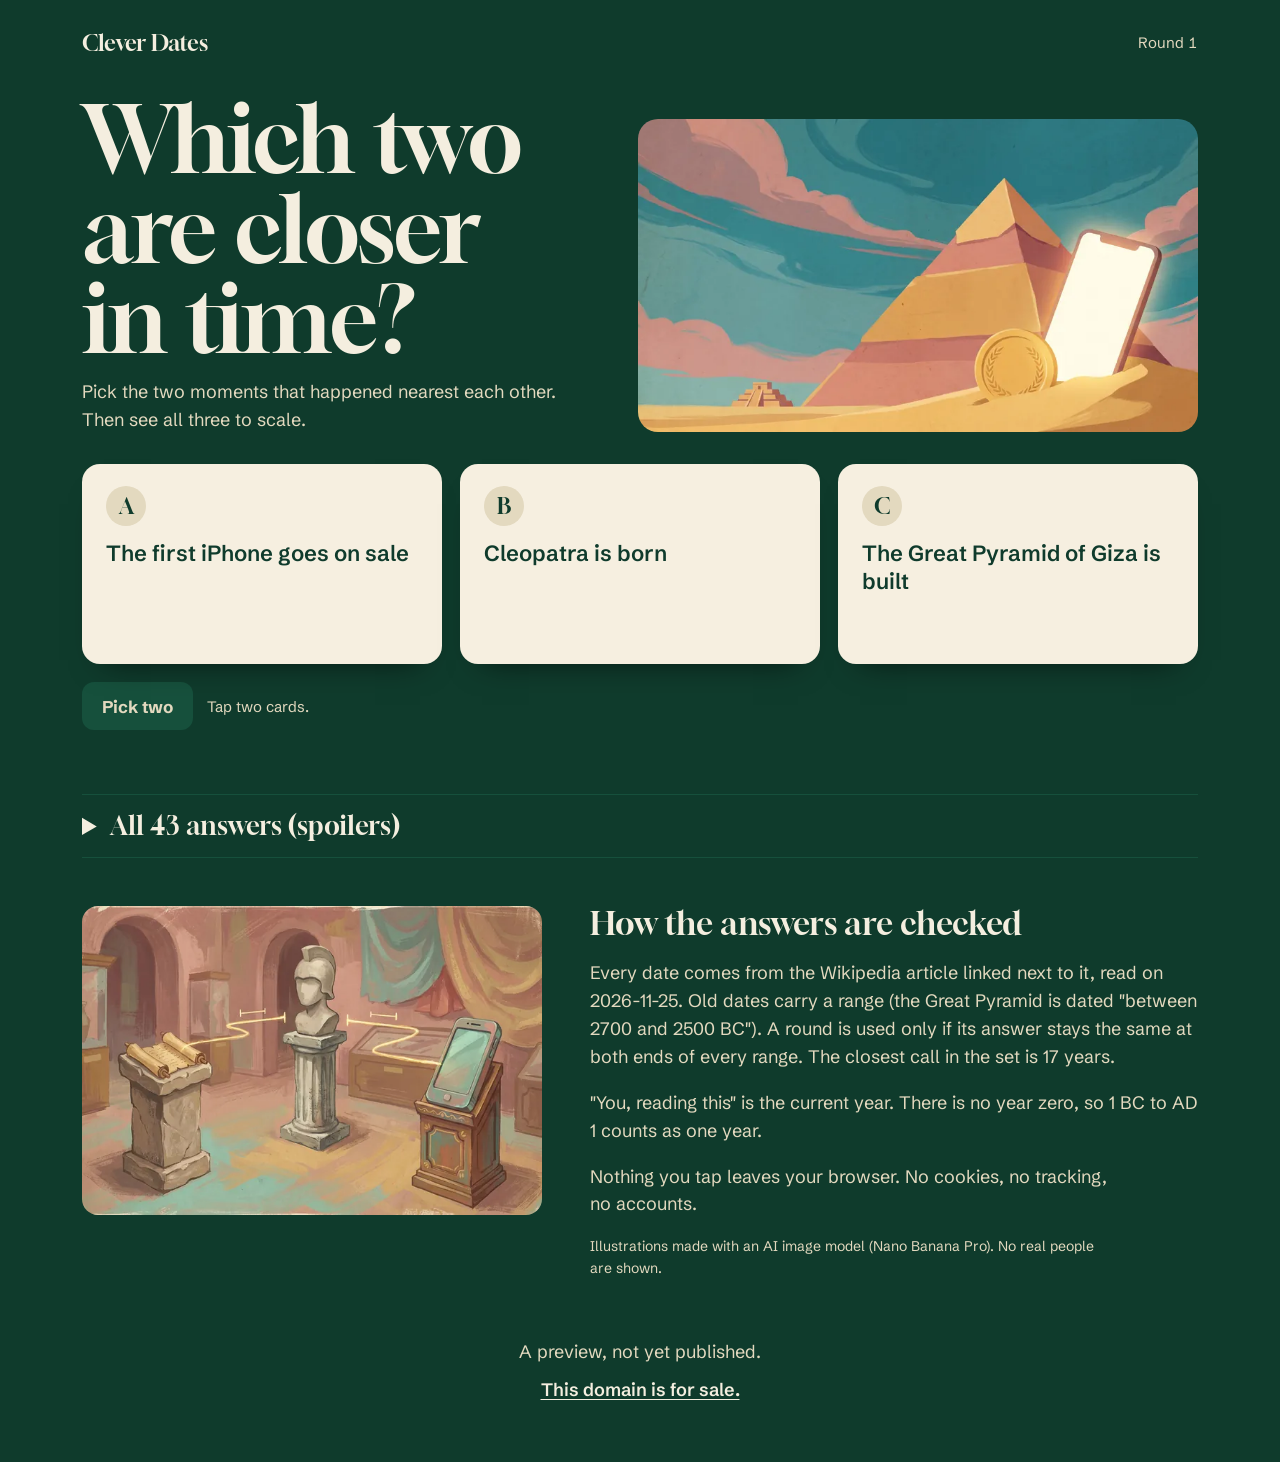
==== docs/index.html @ e2c77a75 "Art: hero, in-game deep-time strip, triptych, og card; share card built on the art" ====
<!doctype html>
<html lang="en">
<head>
<meta charset="utf-8">
<meta name="viewport" content="width=device-width, initial-scale=1">
<meta name="robots" content="noindex,nofollow">
<title>Closer in time | Clever Dates</title>
<meta name="description" content="Three moments in history. Pick the two that happened closest together, then see all three to scale.">
<meta property="og:title" content="Bet you get this wrong: which two are closer in time?">
<meta property="og:description" content="Three moments. Pick the two closest together. Then see them to scale.">
<meta property="og:image" content="https://evanmack45.github.io/cleverdates-c6-preview/og.jpg">
<meta property="og:image:width" content="1200">
<meta property="og:image:height" content="630">
<meta property="og:image:alt" content="A pyramid, an ancient amphora and a smartphone float in a row under a turquoise sky, joined by two gold measuring lines.">
<meta property="og:type" content="website">
<meta name="twitter:card" content="summary_large_image">
<link rel="preload" href="fonts/gloock.woff2" as="font" type="font/woff2" crossorigin>
<link rel="preload" href="fonts/schibsted.woff2" as="font" type="font/woff2" crossorigin>
<link rel="preload" as="image" href="art/hero-800.webp" imagesrcset="art/hero-800.webp 800w, art/hero-1400.webp 1400w" imagesizes="(min-width: 900px) 560px, 100vw" fetchpriority="high">
<link rel="stylesheet" href="style.css">
<link rel="icon" href="data:image/svg+xml,%3Csvg xmlns='http://www.w3.org/2000/svg' viewBox='0 0 16 16'%3E%3Crect width='16' height='16' rx='3' fill='%230f3b2c'/%3E%3Ccircle cx='4' cy='8' r='2' fill='%23f4eedf'/%3E%3Ccircle cx='10' cy='8' r='2' fill='%23ff7a59'/%3E%3Ccircle cx='13' cy='8' r='2' fill='%23ff7a59'/%3E%3C/svg%3E">
<script>document.documentElement.className='js'</script>
</head>
<body>
<header class="bar"><a class="mark" href="./">Clever Dates</a><span class="round" id="round" aria-live="polite"></span></header>
<main>
<section class="game" aria-labelledby="q">
 <p class="dare" id="dare" hidden>Someone sent you this one. They bet you get it wrong.</p>
 <div class="top">
  <div class="top-txt">
   <h1 id="q">Which two are closer in time?</h1>
   <p class="dek">Pick the two moments that happened nearest each other. Then see all three to scale.</p>
  </div>
  <figure class="hero-art"><img src="art/hero-800.webp" srcset="art/hero-800.webp 800w, art/hero-1400.webp 1400w" sizes="(min-width: 900px) 560px, 100vw" width="1400" height="782" fetchpriority="high" alt="Gouache poster: a smartphone and a gold coin half buried in desert sand beside the Great Pyramid, with a small stepped temple far off."></figure>
 </div>
 <p class="note" id="note" role="status" hidden></p>
 <div class="picks" id="picks" role="group" aria-label="Three moments. Pick two.">
  <button type="button" class="ev" data-id="iphone" aria-pressed="false"><span class="ev-n">A</span><span class="ev-name">The first iPhone goes on sale</span><span class="ev-when" hidden></span></button>
  <button type="button" class="ev" data-id="cleo" aria-pressed="false"><span class="ev-n">B</span><span class="ev-name">Cleopatra is born</span><span class="ev-when" hidden></span></button>
  <button type="button" class="ev" data-id="pyramid" aria-pressed="false"><span class="ev-n">C</span><span class="ev-name">The Great Pyramid of Giza is built</span><span class="ev-when" hidden></span></button>
 </div>
 <div class="go"><button type="button" id="lock" class="primary" disabled>Pick two</button><p class="hint" id="hint">Tap two cards.</p></div>
 <section class="reveal" id="reveal" hidden aria-labelledby="verdict" tabindex="-1">
  <img class="ruler" src="art/ruler-800.webp" srcset="art/ruler-800.webp 800w, art/ruler-1584.webp 1584w" sizes="(min-width: 1180px) 1116px, 100vw" width="1584" height="672" loading="lazy" decoding="async" alt="">
  <h2 id="verdict"></h2>
  <p class="hook" id="hook"></p>
  <figure class="tl" id="tl" aria-describedby="gaps"><figcaption class="tl-cap">To scale. Bars show how sure we are of each date.</figcaption><div class="tl-plot" id="plot"></div></figure>
  <ul class="gaps" id="gaps"></ul>
  <div class="acts"><button type="button" id="next" class="primary">Next round</button><button type="button" id="dare-btn" class="ghost">Dare a friend</button><button type="button" id="card-btn" class="ghost">Save card image</button></div>
  <p class="share-msg" id="share-msg" role="status"></p>
  <details class="srcs"><summary>Where these dates come from</summary><ul id="srcs"></ul></details>
 </section>
 <noscript><p class="nojs">The game needs JavaScript. Every answer and source is listed below.</p></noscript>
</section>
<section class="all" aria-labelledby="all-h">
 <details><summary id="all-h">All 43 answers (spoilers)</summary>
 <ol class="sp"><li><p class="sp-hook">Cleopatra lived closer in time to the iPhone than to the building of the Great Pyramid.</p><p class="sp-src"><a href="https://en.wikipedia.org/wiki/IPhone_(1st_generation)" rel="noopener">The first iPhone goes on sale: 2007</a><span aria-hidden="true"> · </span><a href="https://en.wikipedia.org/wiki/Cleopatra" rel="noopener">Cleopatra is born: 70 or 69 BC</a><span aria-hidden="true"> · </span><a href="https://en.wikipedia.org/wiki/Great_Pyramid_of_Giza" rel="noopener">The Great Pyramid of Giza is built: c. 2600 BC</a></p></li>
<li><p class="sp-hook">T. rex is closer in time to you than to Stegosaurus.</p><p class="sp-src"><a href="https://en.wikipedia.org/wiki/Stegosaurus" rel="noopener">Stegosaurus walks the Earth: 155–145 million years ago</a><span aria-hidden="true"> · </span>You, reading this: 2026<span aria-hidden="true"> · </span><a href="https://en.wikipedia.org/wiki/Tyrannosaurus" rel="noopener">Tyrannosaurus rex walks the Earth: 68–66 million years ago</a></p></li>
<li><p class="sp-hook">Woolly mammoths were still alive when the Great Pyramid went up.</p><p class="sp-src"><a href="https://en.wikipedia.org/wiki/Woolly_mammoth" rel="noopener">The last woolly mammoths die out: c. 2000 BC (about 4,000 years ago)</a><span aria-hidden="true"> · </span><a href="https://en.wikipedia.org/wiki/Great_Pyramid_of_Giza" rel="noopener">The Great Pyramid of Giza is built: c. 2600 BC</a><span aria-hidden="true"> · </span><a href="https://en.wikipedia.org/wiki/Colosseum" rel="noopener">The Colosseum opens in Rome: AD 80</a></p></li>
<li><p class="sp-hook">Nintendo is as old as The Starry Night.</p><p class="sp-src"><a href="https://en.wikipedia.org/wiki/Nintendo" rel="noopener">Nintendo is founded (as a playing-card maker): 1889</a><span aria-hidden="true"> · </span><a href="https://en.wikipedia.org/wiki/Super_Mario_Bros." rel="noopener">Super Mario Bros. comes out: 1985</a><span aria-hidden="true"> · </span><a href="https://en.wikipedia.org/wiki/The_Starry_Night" rel="noopener">Van Gogh paints The Starry Night: 1889</a></p></li>
<li><p class="sp-hook">The Ottoman Empire was still around 6 years before Mickey Mouse.</p><p class="sp-src"><a href="https://en.wikipedia.org/wiki/Steamboat_Willie" rel="noopener">Mickey Mouse debuts in Steamboat Willie: 1928</a><span aria-hidden="true"> · </span><a href="https://en.wikipedia.org/wiki/Abolition_of_the_Ottoman_sultanate" rel="noopener">The Ottoman sultanate is abolished: 1922</a><span aria-hidden="true"> · </span><a href="https://en.wikipedia.org/wiki/Ottoman_Empire" rel="noopener">The Ottoman Empire is founded: c. 1299</a></p></li>
<li><p class="sp-hook">Harvard was founded 3 years after Galileo was put on trial.</p><p class="sp-src"><a href="https://en.wikipedia.org/wiki/Harvard_University" rel="noopener">Harvard is founded: 1636</a><span aria-hidden="true"> · </span><a href="https://en.wikipedia.org/wiki/United_States_Declaration_of_Independence" rel="noopener">The US Declaration of Independence is signed: 1776</a><span aria-hidden="true"> · </span><a href="https://en.wikipedia.org/wiki/Galileo_affair" rel="noopener">Galileo is put on trial by the Inquisition: 1633</a></p></li>
<li><p class="sp-hook">Samurai were still fighting a year after the telephone was patented.</p><p class="sp-src"><a href="https://en.wikipedia.org/wiki/Battle_of_Sekigahara" rel="noopener">The Battle of Sekigahara: 1600</a><span aria-hidden="true"> · </span><a href="https://en.wikipedia.org/wiki/Satsuma_Rebellion" rel="noopener">The last samurai revolt (Satsuma Rebellion): 1877</a><span aria-hidden="true"> · </span><a href="https://en.wikipedia.org/wiki/Invention_of_the_telephone" rel="noopener">Bell patents the telephone: 1876</a></p></li>
<li><p class="sp-hook">The fax machine is 7 years younger than the Alamo.</p><p class="sp-src"><a href="https://en.wikipedia.org/wiki/Battle_of_the_Alamo" rel="noopener">The Battle of the Alamo: 1836</a><span aria-hidden="true"> · </span><a href="https://en.wikipedia.org/wiki/Email" rel="noopener">The first network email is sent: 1971</a><span aria-hidden="true"> · </span><a href="https://en.wikipedia.org/wiki/Fax" rel="noopener">The fax machine is patented: 1843</a></p></li>
<li><p class="sp-hook">The Roman Empire (its eastern half) lasted until the age of the printing press.</p><p class="sp-src"><a href="https://en.wikipedia.org/wiki/Fall_of_Constantinople" rel="noopener">Constantinople falls to the Ottomans: 1453</a><span aria-hidden="true"> · </span><a href="https://en.wikipedia.org/wiki/Gutenberg_Bible" rel="noopener">The Gutenberg Bible is printed: c. 1455</a><span aria-hidden="true"> · </span><a href="https://en.wikipedia.org/wiki/Fall_of_the_Western_Roman_Empire" rel="noopener">The last Western Roman emperor is deposed: 476</a></p></li>
<li><p class="sp-hook">Machu Picchu was only about 40 years old when Columbus sailed.</p><p class="sp-src"><a href="https://en.wikipedia.org/wiki/Voyages_of_Christopher_Columbus" rel="noopener">Columbus reaches the Americas: 1492</a><span aria-hidden="true"> · </span><a href="https://en.wikipedia.org/wiki/Colosseum" rel="noopener">The Colosseum opens in Rome: AD 80</a><span aria-hidden="true"> · </span><a href="https://en.wikipedia.org/wiki/Machu_Picchu" rel="noopener">Machu Picchu is built: c. 1450</a></p></li>
<li><p class="sp-hook">The Colosseum opened one year after Pompeii was buried.</p><p class="sp-src"><a href="https://en.wikipedia.org/wiki/Colosseum" rel="noopener">The Colosseum opens in Rome: AD 80</a><span aria-hidden="true"> · </span><a href="https://en.wikipedia.org/wiki/Eruption_of_Mount_Vesuvius_in_79_AD" rel="noopener">Vesuvius buries Pompeii: AD 79</a><span aria-hidden="true"> · </span><a href="https://en.wikipedia.org/wiki/Assassination_of_Julius_Caesar" rel="noopener">Julius Caesar is assassinated: 44 BC</a></p></li>
<li><p class="sp-hook">Vikings were in America 471 years before Columbus.</p><p class="sp-src"><a href="https://en.wikipedia.org/wiki/L%27Anse_aux_Meadows" rel="noopener">Vikings are cutting wood in Newfoundland: 1021</a><span aria-hidden="true"> · </span><a href="https://en.wikipedia.org/wiki/Voyages_of_Christopher_Columbus" rel="noopener">Columbus reaches the Americas: 1492</a><span aria-hidden="true"> · </span><a href="https://en.wikipedia.org/wiki/Battle_of_Hastings" rel="noopener">The Battle of Hastings: 1066</a></p></li>
<li><p class="sp-hook">France still used the guillotine the year Star Wars came out.</p><p class="sp-src"><a href="https://en.wikipedia.org/wiki/Storming_of_the_Bastille" rel="noopener">The storming of the Bastille: 1789</a><span aria-hidden="true"> · </span><a href="https://en.wikipedia.org/wiki/Guillotine" rel="noopener">France&#39;s last execution by guillotine: 1977</a><span aria-hidden="true"> · </span><a href="https://en.wikipedia.org/wiki/Star_Wars_(film)" rel="noopener">Star Wars opens in cinemas: 1977</a></p></li>
<li><p class="sp-hook">People had batteries before anyone had seen Antarctica.</p><p class="sp-src"><a href="https://en.wikipedia.org/wiki/Antarctica" rel="noopener">People first see Antarctica: 1820</a><span aria-hidden="true"> · </span><a href="https://en.wikipedia.org/wiki/Magellan_expedition" rel="noopener">Magellan&#39;s crew finishes the first trip around the world: 1522</a><span aria-hidden="true"> · </span><a href="https://en.wikipedia.org/wiki/Voltaic_pile" rel="noopener">Volta builds the first battery: 1799–1800</a></p></li>
<li><p class="sp-hook">The Taj Mahal is younger than the Mayflower landing.</p><p class="sp-src"><a href="https://en.wikipedia.org/wiki/Mayflower" rel="noopener">The Mayflower lands at Plymouth: 1620</a><span aria-hidden="true"> · </span><a href="https://en.wikipedia.org/wiki/Taj_Mahal" rel="noopener">Work begins on the Taj Mahal: 1632</a><span aria-hidden="true"> · </span><a href="https://en.wikipedia.org/wiki/Machu_Picchu" rel="noopener">Machu Picchu is built: c. 1450</a></p></li>
<li><p class="sp-hook">The shark family tree is older than trees.</p><p class="sp-src"><a href="https://en.wikipedia.org/wiki/Tyrannosaurus" rel="noopener">Tyrannosaurus rex walks the Earth: 68–66 million years ago</a><span aria-hidden="true"> · </span><a href="https://en.wikipedia.org/wiki/Wattieza" rel="noopener">The first trees: c. 385 million years ago</a><span aria-hidden="true"> · </span><a href="https://en.wikipedia.org/wiki/Shark" rel="noopener">The earliest shark relatives swim the seas: over 420 million years ago</a></p></li>
<li><p class="sp-hook">Stonehenge and the Great Pyramid went up at about the same time.</p><p class="sp-src"><a href="https://en.wikipedia.org/wiki/Stonehenge" rel="noopener">Stonehenge&#39;s big sarsen circle goes up: c. 2500 BC</a><span aria-hidden="true"> · </span><a href="https://en.wikipedia.org/wiki/Founding_of_Rome" rel="noopener">Rome is founded (by tradition): 753 BC</a><span aria-hidden="true"> · </span><a href="https://en.wikipedia.org/wiki/Great_Pyramid_of_Giza" rel="noopener">The Great Pyramid of Giza is built: c. 2600 BC</a></p></li>
<li><p class="sp-hook">The first powered flight is closer to the Civil War than to the Moon landing.</p><p class="sp-src"><a href="https://en.wikipedia.org/wiki/Wright_Flyer" rel="noopener">The Wright brothers make the first powered flight: 1903</a><span aria-hidden="true"> · </span><a href="https://en.wikipedia.org/wiki/American_Civil_War" rel="noopener">The American Civil War ends: 1865</a><span aria-hidden="true"> · </span><a href="https://en.wikipedia.org/wiki/Apollo_11" rel="noopener">Apollo 11 lands on the Moon: 1969</a></p></li>
<li><p class="sp-hook">The Great Pyramid is closer to us than to Göbekli Tepe.</p><p class="sp-src"><a href="https://en.wikipedia.org/wiki/G%C3%B6bekli_Tepe" rel="noopener">Göbekli Tepe, the oldest known temple, is built: c. 9500 BC</a><span aria-hidden="true"> · </span>You, reading this: 2026<span aria-hidden="true"> · </span><a href="https://en.wikipedia.org/wiki/Great_Pyramid_of_Giza" rel="noopener">The Great Pyramid of Giza is built: c. 2600 BC</a></p></li>
<li><p class="sp-hook">Oreos and the Titanic are the same age.</p><p class="sp-src"><a href="https://en.wikipedia.org/wiki/Battle_of_Gettysburg" rel="noopener">The Battle of Gettysburg: 1863</a><span aria-hidden="true"> · </span><a href="https://en.wikipedia.org/wiki/Oreo" rel="noopener">The first Oreo cookie is sold: 1912</a><span aria-hidden="true"> · </span><a href="https://en.wikipedia.org/wiki/Titanic" rel="noopener">The Titanic sinks: 1912</a></p></li>
<li><p class="sp-hook">The modern bicycle and the car showed up within a year of each other.</p><p class="sp-src"><a href="https://en.wikipedia.org/wiki/Benz_Patent-Motorwagen" rel="noopener">Benz builds the first car: 1885–86</a><span aria-hidden="true"> · </span><a href="https://en.wikipedia.org/wiki/Steam_locomotive" rel="noopener">The first steam railway locomotive runs: 1804</a><span aria-hidden="true"> · </span><a href="https://en.wikipedia.org/wiki/Safety_bicycle" rel="noopener">The modern-shape bicycle (the Rover) appears: 1885</a></p></li>
<li><p class="sp-hook">Neptune was found closer to Uranus than to Pluto.</p><p class="sp-src"><a href="https://en.wikipedia.org/wiki/Discovery_of_Neptune" rel="noopener">Neptune is discovered: 1846</a><span aria-hidden="true"> · </span><a href="https://en.wikipedia.org/wiki/Uranus" rel="noopener">Uranus is discovered: 1781</a><span aria-hidden="true"> · </span><a href="https://en.wikipedia.org/wiki/Pluto" rel="noopener">Pluto is discovered: 1930</a></p></li>
<li><p class="sp-hook">Television is older than sliced bread.</p><p class="sp-src"><a href="https://en.wikipedia.org/wiki/Wright_Flyer" rel="noopener">The Wright brothers make the first powered flight: 1903</a><span aria-hidden="true"> · </span><a href="https://en.wikipedia.org/wiki/Sliced_bread" rel="noopener">Sliced bread is first sold: 1928</a><span aria-hidden="true"> · </span><a href="https://en.wikipedia.org/wiki/John_Logie_Baird" rel="noopener">Television is first shown to the public: 1926</a></p></li>
<li><p class="sp-hook">There was a coin-operated vending machine in Roman Egypt.</p><p class="sp-src"><a href="https://en.wikipedia.org/wiki/Vending_machine" rel="noopener">Hero of Alexandria describes a coin-operated vending machine: 1st century AD</a><span aria-hidden="true"> · </span><a href="https://en.wikipedia.org/wiki/Great_Pyramid_of_Giza" rel="noopener">The Great Pyramid of Giza is built: c. 2600 BC</a><span aria-hidden="true"> · </span><a href="https://en.wikipedia.org/wiki/Vending_machine" rel="noopener">The first modern coin vending machines appear in London: early 1880s</a></p></li>
<li><p class="sp-hook">An ancient Greek computer is closer to ENIAC than to the Great Pyramid.</p><p class="sp-src"><a href="https://en.wikipedia.org/wiki/Great_Pyramid_of_Giza" rel="noopener">The Great Pyramid of Giza is built: c. 2600 BC</a><span aria-hidden="true"> · </span><a href="https://en.wikipedia.org/wiki/ENIAC" rel="noopener">ENIAC, the first general-purpose electronic computer, is finished: 1945</a><span aria-hidden="true"> · </span><a href="https://en.wikipedia.org/wiki/Antikythera_mechanism" rel="noopener">The Antikythera mechanism (an ancient Greek analog computer) is made: c. 150–100 BC</a></p></li>
<li><p class="sp-hook">The Easter Island statues were carved after work began on Notre-Dame.</p><p class="sp-src"><a href="https://en.wikipedia.org/wiki/Notre-Dame_de_Paris" rel="noopener">The first stone of Notre-Dame de Paris is laid: 1163</a><span aria-hidden="true"> · </span><a href="https://en.wikipedia.org/wiki/Stonehenge" rel="noopener">Stonehenge&#39;s big sarsen circle goes up: c. 2500 BC</a><span aria-hidden="true"> · </span><a href="https://en.wikipedia.org/wiki/Moai" rel="noopener">The Easter Island statues (moai) are carved: c. 1250–1500</a></p></li>
<li><p class="sp-hook">China&#39;s Terracotta Army is closer in time to the Moon landing than to the Great Pyramid.</p><p class="sp-src"><a href="https://en.wikipedia.org/wiki/Apollo_11" rel="noopener">Apollo 11 lands on the Moon: 1969</a><span aria-hidden="true"> · </span><a href="https://en.wikipedia.org/wiki/Great_Pyramid_of_Giza" rel="noopener">The Great Pyramid of Giza is built: c. 2600 BC</a><span aria-hidden="true"> · </span><a href="https://en.wikipedia.org/wiki/Terracotta_Army" rel="noopener">China&#39;s Terracotta Army is made: c. 246–208 BC</a></p></li>
<li><p class="sp-hook">Nokia started out the year Lincoln was shot.</p><p class="sp-src"><a href="https://en.wikipedia.org/wiki/Assassination_of_Abraham_Lincoln" rel="noopener">Abraham Lincoln is assassinated: 1865</a><span aria-hidden="true"> · </span><a href="https://en.wikipedia.org/wiki/Mobile_phone" rel="noopener">The first handheld mobile phone call: 1973</a><span aria-hidden="true"> · </span><a href="https://en.wikipedia.org/wiki/Nokia" rel="noopener">Nokia starts out as a paper mill: 1865</a></p></li>
<li><p class="sp-hook">A Japanese building firm was founded in the century after the fall of Rome, five centuries before Oxford.</p><p class="sp-src"><a href="https://en.wikipedia.org/wiki/Kong%C5%8D_Gumi" rel="noopener">Kongo Gumi, a Japanese temple-building firm, is founded: 6th century AD</a><span aria-hidden="true"> · </span><a href="https://en.wikipedia.org/wiki/University_of_Oxford" rel="noopener">Teaching begins at Oxford: 1096 (by 1167 at the latest)</a><span aria-hidden="true"> · </span><a href="https://en.wikipedia.org/wiki/Fall_of_the_Western_Roman_Empire" rel="noopener">The last Western Roman emperor is deposed: 476</a></p></li>
<li><p class="sp-hook">The Salem witch trials ended a year before the Bank of England opened.</p><p class="sp-src"><a href="https://en.wikipedia.org/wiki/Salem_witch_trials" rel="noopener">The Salem witch trials: 1692</a><span aria-hidden="true"> · </span><a href="https://en.wikipedia.org/wiki/Bank_of_England" rel="noopener">The Bank of England opens: 1694</a><span aria-hidden="true"> · </span><a href="https://en.wikipedia.org/wiki/Spanish_Armada" rel="noopener">The Spanish Armada sails against England: 1588</a></p></li>
<li><p class="sp-hook">Megalodon and our ancestor Lucy are close in time.</p><p class="sp-src"><a href="https://en.wikipedia.org/wiki/Tyrannosaurus" rel="noopener">Tyrannosaurus rex walks the Earth: 68–66 million years ago</a><span aria-hidden="true"> · </span><a href="https://en.wikipedia.org/wiki/Lucy_(Australopithecus)" rel="noopener">Lucy, an early human ancestor, lives in Ethiopia: 3.2 million years ago</a><span aria-hidden="true"> · </span><a href="https://en.wikipedia.org/wiki/Megalodon" rel="noopener">Megalodon goes extinct: c. 3.6 million years ago</a></p></li>
<li><p class="sp-hook">Eyeglasses are more than 150 years older than the printing press.</p><p class="sp-src"><a href="https://en.wikipedia.org/wiki/Magna_Carta" rel="noopener">Magna Carta is sealed: 1215</a><span aria-hidden="true"> · </span><a href="https://en.wikipedia.org/wiki/Glasses" rel="noopener">Eyeglasses are invented in Italy: c. 1290</a><span aria-hidden="true"> · </span><a href="https://en.wikipedia.org/wiki/Gutenberg_Bible" rel="noopener">The Gutenberg Bible is printed: c. 1455</a></p></li>
<li><p class="sp-hook">The flush toilet is a few years older than Hamlet.</p><p class="sp-src"><a href="https://en.wikipedia.org/wiki/Flush_toilet" rel="noopener">The first flush toilet is built in England: 1596</a><span aria-hidden="true"> · </span><a href="https://en.wikipedia.org/wiki/Fall_of_Constantinople" rel="noopener">Constantinople falls to the Ottomans: 1453</a><span aria-hidden="true"> · </span><a href="https://en.wikipedia.org/wiki/Hamlet" rel="noopener">Shakespeare writes Hamlet: c. 1600</a></p></li>
<li><p class="sp-hook">The dodo is closer in time to the Moon landing than to the woolly mammoth.</p><p class="sp-src"><a href="https://en.wikipedia.org/wiki/Apollo_11" rel="noopener">Apollo 11 lands on the Moon: 1969</a><span aria-hidden="true"> · </span><a href="https://en.wikipedia.org/wiki/Dodo" rel="noopener">The last confirmed dodo sighting: 1662</a><span aria-hidden="true"> · </span><a href="https://en.wikipedia.org/wiki/Woolly_mammoth" rel="noopener">The last woolly mammoths die out: c. 2000 BC (about 4,000 years ago)</a></p></li>
<li><p class="sp-hook">Basketball was invented 10 years after the O.K. Corral gunfight.</p><p class="sp-src"><a href="https://en.wikipedia.org/wiki/Gunfight_at_the_O.K._Corral" rel="noopener">The Gunfight at the O.K. Corral: 1881</a><span aria-hidden="true"> · </span><a href="https://en.wikipedia.org/wiki/1946%E2%80%9347_BAA_season" rel="noopener">The first season of what became the NBA: 1946</a><span aria-hidden="true"> · </span><a href="https://en.wikipedia.org/wiki/Basketball" rel="noopener">Basketball is invented: 1891</a></p></li>
<li><p class="sp-hook">Oxford was teaching more than 150 years before the Aztecs founded Tenochtitlan.</p><p class="sp-src"><a href="https://en.wikipedia.org/wiki/University_of_Oxford" rel="noopener">Teaching begins at Oxford: 1096 (by 1167 at the latest)</a><span aria-hidden="true"> · </span><a href="https://en.wikipedia.org/wiki/Battle_of_Hastings" rel="noopener">The Battle of Hastings: 1066</a><span aria-hidden="true"> · </span><a href="https://en.wikipedia.org/wiki/Tenochtitlan" rel="noopener">The Aztecs found their capital, Tenochtitlan: 1325</a></p></li>
<li><p class="sp-hook">Concorde started flying passengers the year a probe first landed on Mars.</p><p class="sp-src"><a href="https://en.wikipedia.org/wiki/Wright_Flyer" rel="noopener">The Wright brothers make the first powered flight: 1903</a><span aria-hidden="true"> · </span><a href="https://en.wikipedia.org/wiki/Concorde" rel="noopener">Concorde starts carrying passengers: 1976</a><span aria-hidden="true"> · </span><a href="https://en.wikipedia.org/wiki/Viking_1" rel="noopener">Viking 1 lands on Mars: 1976</a></p></li>
<li><p class="sp-hook">Smallpox was wiped out the year Pac-Man came out.</p><p class="sp-src"><a href="https://en.wikipedia.org/wiki/Smallpox_vaccine" rel="noopener">The first vaccine (for smallpox): 1796</a><span aria-hidden="true"> · </span><a href="https://en.wikipedia.org/wiki/Pac-Man" rel="noopener">Pac-Man comes out: 1980</a><span aria-hidden="true"> · </span><a href="https://en.wikipedia.org/wiki/Smallpox" rel="noopener">Smallpox is declared wiped out: 1980</a></p></li>
<li><p class="sp-hook">The last cuneiform tablet is closer to us than to the first.</p><p class="sp-src"><a href="https://en.wikipedia.org/wiki/Cuneiform" rel="noopener">Cuneiform writing begins in Sumer: c. 3300 BC</a><span aria-hidden="true"> · </span>You, reading this: 2026<span aria-hidden="true"> · </span><a href="https://en.wikipedia.org/wiki/Cuneiform" rel="noopener">The last known cuneiform tablet is written: AD 75–80</a></p></li>
<li><p class="sp-hook">A tree alive today is older than the Great Pyramid.</p><p class="sp-src"><a href="https://en.wikipedia.org/wiki/Great_Pyramid_of_Giza" rel="noopener">The Great Pyramid of Giza is built: c. 2600 BC</a><span aria-hidden="true"> · </span><a href="https://en.wikipedia.org/wiki/Methuselah_(pine_tree)" rel="noopener">Methuselah, a bristlecone pine still alive today, sprouts: c. 2833 BC</a><span aria-hidden="true"> · </span><a href="https://en.wikipedia.org/wiki/Founding_of_Rome" rel="noopener">Rome is founded (by tradition): 753 BC</a></p></li>
<li><p class="sp-hook">Barbie is as old as the 50-state United States.</p><p class="sp-src"><a href="https://en.wikipedia.org/wiki/Alaska_Purchase" rel="noopener">The US buys Alaska from Russia: 1867</a><span aria-hidden="true"> · </span><a href="https://en.wikipedia.org/wiki/Hawaii_Admission_Act" rel="noopener">Hawaii becomes the 50th US state: 1959</a><span aria-hidden="true"> · </span><a href="https://en.wikipedia.org/wiki/Barbie" rel="noopener">Barbie goes on sale: 1959</a></p></li>
<li><p class="sp-hook">The last Tasmanian tiger died 33 years before the Moon landing.</p><p class="sp-src"><a href="https://en.wikipedia.org/wiki/Dodo" rel="noopener">The last confirmed dodo sighting: 1662</a><span aria-hidden="true"> · </span><a href="https://en.wikipedia.org/wiki/Thylacine" rel="noopener">The last known Tasmanian tiger dies: 1936</a><span aria-hidden="true"> · </span><a href="https://en.wikipedia.org/wiki/Apollo_11" rel="noopener">Apollo 11 lands on the Moon: 1969</a></p></li>
<li><p class="sp-hook">People first stood on Everest the year DNA&#39;s shape was published.</p><p class="sp-src"><a href="https://en.wikipedia.org/wiki/Nucleic_acid_double_helix" rel="noopener">The shape of DNA (the double helix) is published: 1953</a><span aria-hidden="true"> · </span><a href="https://en.wikipedia.org/wiki/On_the_Origin_of_Species" rel="noopener">Darwin publishes On the Origin of Species: 1859</a><span aria-hidden="true"> · </span><a href="https://en.wikipedia.org/wiki/1953_British_Mount_Everest_expedition" rel="noopener">First people on top of Everest: 1953</a></p></li></ol></details>
</section>
<section class="how" aria-labelledby="how-h">
 <figure class="how-art"><img src="art/triptych-640.webp" srcset="art/triptych-640.webp 640w, art/triptych-1100.webp 1100w" sizes="(min-width: 900px) 460px, 100vw" width="1100" height="738" loading="lazy" decoding="async" alt="Three museum pedestals hold a papyrus scroll, a blank-faced helmeted bust and a smartphone, joined by glowing gold strings with measuring ticks."></figure>
 <div class="how-txt">
 <h2 id="how-h">How the answers are checked</h2>
 <p>Every date comes from the Wikipedia article linked next to it, read on 2026-11-25. Old dates carry a range (the Great Pyramid is dated "between 2700 and 2500 BC"). A round is used only if its answer stays the same at both ends of every range. The closest call in the set is 17 years.</p>
 <p>"You, reading this" is the current year. There is no year zero, so 1 BC to AD 1 counts as one year.</p>
 <p>Nothing you tap leaves your browser. No cookies, no tracking, no accounts.</p>
 <p class="credit">Illustrations made with an AI image model (Nano Banana Pro). No real people are shown.</p>
 </div>
</section>
</main>
<footer class="foot"><p>A preview, not yet published.</p><p><a href="https://www.afternic.com/domain/cleverdates.com" rel="noopener">This domain is for sale.</a></p></footer>
<script type="application/json" id="data">{"events":{"alamo":{"name":"The Battle of the Alamo","when":"1836","lo":1836,"hi":1836.999,"prec":"year","src":"https://en.wikipedia.org/wiki/Battle_of_the_Alamo"},"alaska":{"name":"The US buys Alaska from Russia","when":"1867","lo":1867,"hi":1867.999,"prec":"year","src":"https://en.wikipedia.org/wiki/Alaska_Purchase"},"antarctica":{"name":"People first see Antarctica","when":"1820","lo":1820,"hi":1820.999,"prec":"year","src":"https://en.wikipedia.org/wiki/Antarctica"},"antikythera":{"name":"The Antikythera mechanism (an ancient Greek analog computer) is made","when":"c. 150–100 BC","lo":-204,"hi":-59,"prec":"approx","src":"https://en.wikipedia.org/wiki/Antikythera_mechanism"},"armada":{"name":"The Spanish Armada sails against England","when":"1588","lo":1588,"hi":1588.999,"prec":"year","src":"https://en.wikipedia.org/wiki/Spanish_Armada"},"barbie":{"name":"Barbie goes on sale","when":"1959","lo":1959,"hi":1959.999,"prec":"year","src":"https://en.wikipedia.org/wiki/Barbie"},"basketball":{"name":"Basketball is invented","when":"1891","lo":1891,"hi":1891.999,"prec":"year","src":"https://en.wikipedia.org/wiki/Basketball"},"bastille":{"name":"The storming of the Bastille","when":"1789","lo":1789,"hi":1789.999,"prec":"year","src":"https://en.wikipedia.org/wiki/Storming_of_the_Bastille"},"battery":{"name":"Volta builds the first battery","when":"1799–1800","lo":1799,"hi":1800.999,"prec":"year","src":"https://en.wikipedia.org/wiki/Voltaic_pile"},"benz":{"name":"Benz builds the first car","when":"1885–86","lo":1885,"hi":1886.999,"prec":"year","src":"https://en.wikipedia.org/wiki/Benz_Patent-Motorwagen"},"boe":{"name":"The Bank of England opens","when":"1694","lo":1694,"hi":1694.999,"prec":"year","src":"https://en.wikipedia.org/wiki/Bank_of_England"},"caesar":{"name":"Julius Caesar is assassinated","when":"44 BC","lo":-43,"hi":-42.001,"prec":"year","src":"https://en.wikipedia.org/wiki/Assassination_of_Julius_Caesar"},"civilwar":{"name":"The American Civil War ends","when":"1865","lo":1865,"hi":1865.999,"prec":"year","src":"https://en.wikipedia.org/wiki/American_Civil_War"},"cleo":{"name":"Cleopatra is born","when":"70 or 69 BC","lo":-69,"hi":-67.001,"prec":"year","src":"https://en.wikipedia.org/wiki/Cleopatra"},"colosseum":{"name":"The Colosseum opens in Rome","when":"AD 80","lo":80,"hi":80.999,"prec":"year","src":"https://en.wikipedia.org/wiki/Colosseum"},"columbus":{"name":"Columbus reaches the Americas","when":"1492","lo":1492,"hi":1492.999,"prec":"year","src":"https://en.wikipedia.org/wiki/Voyages_of_Christopher_Columbus"},"concorde":{"name":"Concorde starts carrying passengers","when":"1976","lo":1976,"hi":1976.999,"prec":"year","src":"https://en.wikipedia.org/wiki/Concorde"},"constantinople":{"name":"Constantinople falls to the Ottomans","when":"1453","lo":1453,"hi":1453.999,"prec":"year","src":"https://en.wikipedia.org/wiki/Fall_of_Constantinople"},"cun_first":{"name":"Cuneiform writing begins in Sumer","when":"c. 3300 BC","lo":-3499,"hi":-3099,"prec":"approx","src":"https://en.wikipedia.org/wiki/Cuneiform"},"cun_last":{"name":"The last known cuneiform tablet is written","when":"AD 75–80","lo":75,"hi":80.999,"prec":"approx","src":"https://en.wikipedia.org/wiki/Cuneiform"},"declaration":{"name":"The US Declaration of Independence is signed","when":"1776","lo":1776,"hi":1776.999,"prec":"year","src":"https://en.wikipedia.org/wiki/United_States_Declaration_of_Independence"},"dna":{"name":"The shape of DNA (the double helix) is published","when":"1953","lo":1953,"hi":1953.999,"prec":"year","src":"https://en.wikipedia.org/wiki/Nucleic_acid_double_helix"},"dodo":{"name":"The last confirmed dodo sighting","when":"1662","lo":1662,"hi":1662.999,"prec":"year","src":"https://en.wikipedia.org/wiki/Dodo"},"email":{"name":"The first network email is sent","when":"1971","lo":1971,"hi":1971.999,"prec":"year","src":"https://en.wikipedia.org/wiki/Email"},"eniac":{"name":"ENIAC, the first general-purpose electronic computer, is finished","when":"1945","lo":1945,"hi":1946.999,"prec":"year","src":"https://en.wikipedia.org/wiki/ENIAC"},"everest":{"name":"First people on top of Everest","when":"1953","lo":1953,"hi":1953.999,"prec":"year","src":"https://en.wikipedia.org/wiki/1953_British_Mount_Everest_expedition"},"fax":{"name":"The fax machine is patented","when":"1843","lo":1843,"hi":1843.999,"prec":"year","src":"https://en.wikipedia.org/wiki/Fax"},"galileo":{"name":"Galileo is put on trial by the Inquisition","when":"1633","lo":1633,"hi":1633.999,"prec":"year","src":"https://en.wikipedia.org/wiki/Galileo_affair"},"gettysburg":{"name":"The Battle of Gettysburg","when":"1863","lo":1863,"hi":1863.999,"prec":"year","src":"https://en.wikipedia.org/wiki/Battle_of_Gettysburg"},"glasses":{"name":"Eyeglasses are invented in Italy","when":"c. 1290","lo":1280,"hi":1300,"prec":"approx","src":"https://en.wikipedia.org/wiki/Glasses"},"gobekli":{"name":"Göbekli Tepe, the oldest known temple, is built","when":"c. 9500 BC","lo":-9499,"hi":-7999,"prec":"approx","src":"https://en.wikipedia.org/wiki/G%C3%B6bekli_Tepe"},"guillotine":{"name":"France's last execution by guillotine","when":"1977","lo":1977,"hi":1977.999,"prec":"year","src":"https://en.wikipedia.org/wiki/Guillotine"},"gutenberg":{"name":"The Gutenberg Bible is printed","when":"c. 1455","lo":1454,"hi":1455.999,"prec":"approx","src":"https://en.wikipedia.org/wiki/Gutenberg_Bible"},"hamlet":{"name":"Shakespeare writes Hamlet","when":"c. 1600","lo":1599,"hi":1601.999,"prec":"approx","src":"https://en.wikipedia.org/wiki/Hamlet"},"harvard":{"name":"Harvard is founded","when":"1636","lo":1636,"hi":1636.999,"prec":"year","src":"https://en.wikipedia.org/wiki/Harvard_University"},"hastings":{"name":"The Battle of Hastings","when":"1066","lo":1066,"hi":1066.999,"prec":"year","src":"https://en.wikipedia.org/wiki/Battle_of_Hastings"},"hawaii":{"name":"Hawaii becomes the 50th US state","when":"1959","lo":1959,"hi":1959.999,"prec":"year","src":"https://en.wikipedia.org/wiki/Hawaii_Admission_Act"},"hero":{"name":"Hero of Alexandria describes a coin-operated vending machine","when":"1st century AD","lo":10,"hi":85,"prec":"century","src":"https://en.wikipedia.org/wiki/Vending_machine"},"iphone":{"name":"The first iPhone goes on sale","when":"2007","lo":2007,"hi":2007.999,"prec":"year","src":"https://en.wikipedia.org/wiki/IPhone_(1st_generation)"},"kongo":{"name":"Kongo Gumi, a Japanese temple-building firm, is founded","when":"6th century AD","lo":500,"hi":600.999,"prec":"century","src":"https://en.wikipedia.org/wiki/Kong%C5%8D_Gumi"},"lincoln":{"name":"Abraham Lincoln is assassinated","when":"1865","lo":1865,"hi":1865.999,"prec":"year","src":"https://en.wikipedia.org/wiki/Assassination_of_Abraham_Lincoln"},"loco":{"name":"The first steam railway locomotive runs","when":"1804","lo":1804,"hi":1804.999,"prec":"year","src":"https://en.wikipedia.org/wiki/Steam_locomotive"},"lucy":{"name":"Lucy, an early human ancestor, lives in Ethiopia","when":"3.2 million years ago","lo":-3247974,"hi":-3147974,"prec":"approx","src":"https://en.wikipedia.org/wiki/Lucy_(Australopithecus)"},"machu":{"name":"Machu Picchu is built","when":"c. 1450","lo":1420,"hi":1470,"prec":"approx","src":"https://en.wikipedia.org/wiki/Machu_Picchu"},"magellan":{"name":"Magellan's crew finishes the first trip around the world","when":"1522","lo":1522,"hi":1522.999,"prec":"year","src":"https://en.wikipedia.org/wiki/Magellan_expedition"},"magna":{"name":"Magna Carta is sealed","when":"1215","lo":1215,"hi":1215.999,"prec":"year","src":"https://en.wikipedia.org/wiki/Magna_Carta"},"mammoth":{"name":"The last woolly mammoths die out","when":"c. 2000 BC (about 4,000 years ago)","lo":-2299,"hi":-1649,"prec":"approx","src":"https://en.wikipedia.org/wiki/Woolly_mammoth"},"mario":{"name":"Super Mario Bros. comes out","when":"1985","lo":1985,"hi":1985.999,"prec":"year","src":"https://en.wikipedia.org/wiki/Super_Mario_Bros."},"mayflower":{"name":"The Mayflower lands at Plymouth","when":"1620","lo":1620,"hi":1620.999,"prec":"year","src":"https://en.wikipedia.org/wiki/Mayflower"},"megalodon":{"name":"Megalodon goes extinct","when":"c. 3.6 million years ago","lo":-3697974,"hi":-2597974,"prec":"approx","src":"https://en.wikipedia.org/wiki/Megalodon"},"methuselah":{"name":"Methuselah, a bristlecone pine still alive today, sprouts","when":"c. 2833 BC","lo":-2899,"hi":-2799,"prec":"approx","src":"https://en.wikipedia.org/wiki/Methuselah_(pine_tree)"},"moai":{"name":"The Easter Island statues (moai) are carved","when":"c. 1250–1500","lo":1250,"hi":1500,"prec":"approx","src":"https://en.wikipedia.org/wiki/Moai"},"mobile":{"name":"The first handheld mobile phone call","when":"1973","lo":1973,"hi":1973.999,"prec":"year","src":"https://en.wikipedia.org/wiki/Mobile_phone"},"moon":{"name":"Apollo 11 lands on the Moon","when":"1969","lo":1969,"hi":1969.999,"prec":"year","src":"https://en.wikipedia.org/wiki/Apollo_11"},"nba":{"name":"The first season of what became the NBA","when":"1946","lo":1946,"hi":1946.999,"prec":"year","src":"https://en.wikipedia.org/wiki/1946%E2%80%9347_BAA_season"},"neptune":{"name":"Neptune is discovered","when":"1846","lo":1846,"hi":1846.999,"prec":"year","src":"https://en.wikipedia.org/wiki/Discovery_of_Neptune"},"nintendo":{"name":"Nintendo is founded (as a playing-card maker)","when":"1889","lo":1889,"hi":1889.999,"prec":"year","src":"https://en.wikipedia.org/wiki/Nintendo"},"nokia":{"name":"Nokia starts out as a paper mill","when":"1865","lo":1865,"hi":1865.999,"prec":"year","src":"https://en.wikipedia.org/wiki/Nokia"},"notredame":{"name":"The first stone of Notre-Dame de Paris is laid","when":"1163","lo":1163,"hi":1163.999,"prec":"year","src":"https://en.wikipedia.org/wiki/Notre-Dame_de_Paris"},"okcorral":{"name":"The Gunfight at the O.K. Corral","when":"1881","lo":1881,"hi":1881.999,"prec":"year","src":"https://en.wikipedia.org/wiki/Gunfight_at_the_O.K._Corral"},"oreo":{"name":"The first Oreo cookie is sold","when":"1912","lo":1912,"hi":1912.999,"prec":"year","src":"https://en.wikipedia.org/wiki/Oreo"},"origin":{"name":"Darwin publishes On the Origin of Species","when":"1859","lo":1859,"hi":1859.999,"prec":"year","src":"https://en.wikipedia.org/wiki/On_the_Origin_of_Species"},"ott_end":{"name":"The Ottoman sultanate is abolished","when":"1922","lo":1922,"hi":1922.999,"prec":"year","src":"https://en.wikipedia.org/wiki/Abolition_of_the_Ottoman_sultanate"},"ott_start":{"name":"The Ottoman Empire is founded","when":"c. 1299","lo":1290,"hi":1310,"prec":"approx","src":"https://en.wikipedia.org/wiki/Ottoman_Empire"},"oxford":{"name":"Teaching begins at Oxford","when":"1096 (by 1167 at the latest)","lo":1096,"hi":1167,"prec":"approx","src":"https://en.wikipedia.org/wiki/University_of_Oxford"},"pacman":{"name":"Pac-Man comes out","when":"1980","lo":1980,"hi":1980.999,"prec":"year","src":"https://en.wikipedia.org/wiki/Pac-Man"},"phone":{"name":"Bell patents the telephone","when":"1876","lo":1876,"hi":1876.999,"prec":"year","src":"https://en.wikipedia.org/wiki/Invention_of_the_telephone"},"pluto":{"name":"Pluto is discovered","when":"1930","lo":1930,"hi":1930.999,"prec":"year","src":"https://en.wikipedia.org/wiki/Pluto"},"pompeii":{"name":"Vesuvius buries Pompeii","when":"AD 79","lo":79,"hi":79.999,"prec":"year","src":"https://en.wikipedia.org/wiki/Eruption_of_Mount_Vesuvius_in_79_AD"},"pyramid":{"name":"The Great Pyramid of Giza is built","when":"c. 2600 BC","lo":-2699,"hi":-2499,"prec":"approx","src":"https://en.wikipedia.org/wiki/Great_Pyramid_of_Giza"},"rome":{"name":"Rome is founded (by tradition)","when":"753 BC","lo":-799,"hi":-699,"prec":"approx","src":"https://en.wikipedia.org/wiki/Founding_of_Rome"},"romefall":{"name":"The last Western Roman emperor is deposed","when":"476","lo":476,"hi":476.999,"prec":"year","src":"https://en.wikipedia.org/wiki/Fall_of_the_Western_Roman_Empire"},"safety":{"name":"The modern-shape bicycle (the Rover) appears","when":"1885","lo":1885,"hi":1885.999,"prec":"year","src":"https://en.wikipedia.org/wiki/Safety_bicycle"},"salem":{"name":"The Salem witch trials","when":"1692","lo":1692,"hi":1693.4,"prec":"year","src":"https://en.wikipedia.org/wiki/Salem_witch_trials"},"satsuma":{"name":"The last samurai revolt (Satsuma Rebellion)","when":"1877","lo":1877,"hi":1877.999,"prec":"year","src":"https://en.wikipedia.org/wiki/Satsuma_Rebellion"},"sekigahara":{"name":"The Battle of Sekigahara","when":"1600","lo":1600,"hi":1600.999,"prec":"year","src":"https://en.wikipedia.org/wiki/Battle_of_Sekigahara"},"sharks":{"name":"The earliest shark relatives swim the seas","when":"over 420 million years ago","lo":-457997974,"hi":-418997974,"prec":"approx","src":"https://en.wikipedia.org/wiki/Shark"},"sliced":{"name":"Sliced bread is first sold","when":"1928","lo":1928,"hi":1928.999,"prec":"year","src":"https://en.wikipedia.org/wiki/Sliced_bread"},"smallpox":{"name":"Smallpox is declared wiped out","when":"1980","lo":1980,"hi":1980.999,"prec":"year","src":"https://en.wikipedia.org/wiki/Smallpox"},"starry":{"name":"Van Gogh paints The Starry Night","when":"1889","lo":1889,"hi":1889.999,"prec":"year","src":"https://en.wikipedia.org/wiki/The_Starry_Night"},"starwars":{"name":"Star Wars opens in cinemas","when":"1977","lo":1977,"hi":1977.999,"prec":"year","src":"https://en.wikipedia.org/wiki/Star_Wars_(film)"},"steg":{"name":"Stegosaurus walks the Earth","when":"155–145 million years ago","lo":-154997974,"hi":-144997974,"prec":"approx","src":"https://en.wikipedia.org/wiki/Stegosaurus"},"stonehenge":{"name":"Stonehenge's big sarsen circle goes up","when":"c. 2500 BC","lo":-2599,"hi":-2399,"prec":"approx","src":"https://en.wikipedia.org/wiki/Stonehenge"},"taj":{"name":"Work begins on the Taj Mahal","when":"1632","lo":1632,"hi":1632.999,"prec":"year","src":"https://en.wikipedia.org/wiki/Taj_Mahal"},"tenoch":{"name":"The Aztecs found their capital, Tenochtitlan","when":"1325","lo":1325,"hi":1325.999,"prec":"year","src":"https://en.wikipedia.org/wiki/Tenochtitlan"},"terracotta":{"name":"China's Terracotta Army is made","when":"c. 246–208 BC","lo":-245,"hi":-207,"prec":"approx","src":"https://en.wikipedia.org/wiki/Terracotta_Army"},"thylacine":{"name":"The last known Tasmanian tiger dies","when":"1936","lo":1936,"hi":1936.999,"prec":"year","src":"https://en.wikipedia.org/wiki/Thylacine"},"titanic":{"name":"The Titanic sinks","when":"1912","lo":1912,"hi":1912.999,"prec":"year","src":"https://en.wikipedia.org/wiki/Titanic"},"today":{"name":"You, reading this","when":"2026","lo":2026,"hi":2026.999,"prec":"year","src":null},"toilet":{"name":"The first flush toilet is built in England","when":"1596","lo":1596,"hi":1596.999,"prec":"year","src":"https://en.wikipedia.org/wiki/Flush_toilet"},"trees":{"name":"The first trees","when":"c. 385 million years ago","lo":-394997974,"hi":-379997974,"prec":"approx","src":"https://en.wikipedia.org/wiki/Wattieza"},"trex":{"name":"Tyrannosaurus rex walks the Earth","when":"68–66 million years ago","lo":-69997974,"hi":-65997974,"prec":"approx","src":"https://en.wikipedia.org/wiki/Tyrannosaurus"},"tv":{"name":"Television is first shown to the public","when":"1926","lo":1926,"hi":1926.999,"prec":"year","src":"https://en.wikipedia.org/wiki/John_Logie_Baird"},"uranus":{"name":"Uranus is discovered","when":"1781","lo":1781,"hi":1781.999,"prec":"year","src":"https://en.wikipedia.org/wiki/Uranus"},"vaccine":{"name":"The first vaccine (for smallpox)","when":"1796","lo":1796,"hi":1796.999,"prec":"year","src":"https://en.wikipedia.org/wiki/Smallpox_vaccine"},"vending":{"name":"The first modern coin vending machines appear in London","when":"early 1880s","lo":1880,"hi":1885,"prec":"approx","src":"https://en.wikipedia.org/wiki/Vending_machine"},"viking1":{"name":"Viking 1 lands on Mars","when":"1976","lo":1976,"hi":1976.999,"prec":"year","src":"https://en.wikipedia.org/wiki/Viking_1"},"vikings":{"name":"Vikings are cutting wood in Newfoundland","when":"1021","lo":1021,"hi":1021.999,"prec":"year","src":"https://en.wikipedia.org/wiki/L%27Anse_aux_Meadows"},"willie":{"name":"Mickey Mouse debuts in Steamboat Willie","when":"1928","lo":1928,"hi":1928.999,"prec":"year","src":"https://en.wikipedia.org/wiki/Steamboat_Willie"},"wright":{"name":"The Wright brothers make the first powered flight","when":"1903","lo":1903,"hi":1903.999,"prec":"year","src":"https://en.wikipedia.org/wiki/Wright_Flyer"}},"trios":[{"e":["iphone","cleo","pyramid"],"answer":["iphone","cleo"],"hook":"Cleopatra lived closer in time to the iPhone than to the building of the Great Pyramid."},{"e":["steg","today","trex"],"answer":["today","trex"],"hook":"T. rex is closer in time to you than to Stegosaurus."},{"e":["mammoth","pyramid","colosseum"],"answer":["mammoth","pyramid"],"hook":"Woolly mammoths were still alive when the Great Pyramid went up."},{"e":["nintendo","mario","starry"],"answer":["nintendo","starry"],"hook":"Nintendo is as old as The Starry Night."},{"e":["willie","ott_end","ott_start"],"answer":["willie","ott_end"],"hook":"The Ottoman Empire was still around 6 years before Mickey Mouse."},{"e":["harvard","declaration","galileo"],"answer":["harvard","galileo"],"hook":"Harvard was founded 3 years after Galileo was put on trial."},{"e":["sekigahara","satsuma","phone"],"answer":["satsuma","phone"],"hook":"Samurai were still fighting a year after the telephone was patented."},{"e":["alamo","email","fax"],"answer":["alamo","fax"],"hook":"The fax machine is 7 years younger than the Alamo."},{"e":["constantinople","gutenberg","romefall"],"answer":["constantinople","gutenberg"],"hook":"The Roman Empire (its eastern half) lasted until the age of the printing press."},{"e":["columbus","colosseum","machu"],"answer":["columbus","machu"],"hook":"Machu Picchu was only about 40 years old when Columbus sailed."},{"e":["colosseum","pompeii","caesar"],"answer":["colosseum","pompeii"],"hook":"The Colosseum opened one year after Pompeii was buried."},{"e":["vikings","columbus","hastings"],"answer":["vikings","hastings"],"hook":"Vikings were in America 471 years before Columbus."},{"e":["bastille","guillotine","starwars"],"answer":["guillotine","starwars"],"hook":"France still used the guillotine the year Star Wars came out."},{"e":["antarctica","magellan","battery"],"answer":["antarctica","battery"],"hook":"People had batteries before anyone had seen Antarctica."},{"e":["mayflower","taj","machu"],"answer":["mayflower","taj"],"hook":"The Taj Mahal is younger than the Mayflower landing."},{"e":["trex","trees","sharks"],"answer":["trees","sharks"],"hook":"The shark family tree is older than trees."},{"e":["stonehenge","rome","pyramid"],"answer":["stonehenge","pyramid"],"hook":"Stonehenge and the Great Pyramid went up at about the same time."},{"e":["wright","civilwar","moon"],"answer":["wright","civilwar"],"hook":"The first powered flight is closer to the Civil War than to the Moon landing."},{"e":["gobekli","today","pyramid"],"answer":["today","pyramid"],"hook":"The Great Pyramid is closer to us than to Göbekli Tepe."},{"e":["gettysburg","oreo","titanic"],"answer":["oreo","titanic"],"hook":"Oreos and the Titanic are the same age."},{"e":["benz","loco","safety"],"answer":["benz","safety"],"hook":"The modern bicycle and the car showed up within a year of each other."},{"e":["neptune","uranus","pluto"],"answer":["neptune","uranus"],"hook":"Neptune was found closer to Uranus than to Pluto."},{"e":["wright","sliced","tv"],"answer":["sliced","tv"],"hook":"Television is older than sliced bread."},{"e":["hero","pyramid","vending"],"answer":["hero","vending"],"hook":"There was a coin-operated vending machine in Roman Egypt."},{"e":["pyramid","eniac","antikythera"],"answer":["eniac","antikythera"],"hook":"An ancient Greek computer is closer to ENIAC than to the Great Pyramid."},{"e":["notredame","stonehenge","moai"],"answer":["notredame","moai"],"hook":"The Easter Island statues were carved after work began on Notre-Dame."},{"e":["moon","pyramid","terracotta"],"answer":["moon","terracotta"],"hook":"China's Terracotta Army is closer in time to the Moon landing than to the Great Pyramid."},{"e":["lincoln","mobile","nokia"],"answer":["lincoln","nokia"],"hook":"Nokia started out the year Lincoln was shot."},{"e":["kongo","oxford","romefall"],"answer":["kongo","romefall"],"hook":"A Japanese building firm was founded in the century after the fall of Rome, five centuries before Oxford."},{"e":["salem","boe","armada"],"answer":["salem","boe"],"hook":"The Salem witch trials ended a year before the Bank of England opened."},{"e":["trex","lucy","megalodon"],"answer":["lucy","megalodon"],"hook":"Megalodon and our ancestor Lucy are close in time."},{"e":["magna","glasses","gutenberg"],"answer":["magna","glasses"],"hook":"Eyeglasses are more than 150 years older than the printing press."},{"e":["toilet","constantinople","hamlet"],"answer":["toilet","hamlet"],"hook":"The flush toilet is a few years older than Hamlet."},{"e":["moon","dodo","mammoth"],"answer":["moon","dodo"],"hook":"The dodo is closer in time to the Moon landing than to the woolly mammoth."},{"e":["okcorral","nba","basketball"],"answer":["okcorral","basketball"],"hook":"Basketball was invented 10 years after the O.K. Corral gunfight."},{"e":["oxford","hastings","tenoch"],"answer":["oxford","hastings"],"hook":"Oxford was teaching more than 150 years before the Aztecs founded Tenochtitlan."},{"e":["wright","concorde","viking1"],"answer":["concorde","viking1"],"hook":"Concorde started flying passengers the year a probe first landed on Mars."},{"e":["vaccine","pacman","smallpox"],"answer":["pacman","smallpox"],"hook":"Smallpox was wiped out the year Pac-Man came out."},{"e":["cun_first","today","cun_last"],"answer":["today","cun_last"],"hook":"The last cuneiform tablet is closer to us than to the first."},{"e":["pyramid","methuselah","rome"],"answer":["pyramid","methuselah"],"hook":"A tree alive today is older than the Great Pyramid."},{"e":["alaska","hawaii","barbie"],"answer":["hawaii","barbie"],"hook":"Barbie is as old as the 50-state United States."},{"e":["dodo","thylacine","moon"],"answer":["thylacine","moon"],"hook":"The last Tasmanian tiger died 33 years before the Moon landing."},{"e":["dna","origin","everest"],"answer":["dna","everest"],"hook":"People first stood on Everest the year DNA's shape was published."}]}</script>
<script src="app.js" defer></script>
</body>
</html>
---- docs/style.css ----
@font-face { font-family: "Gloock"; src: url(fonts/gloock.woff2) format("woff2"); font-display: swap; }
@font-face { font-family: "Schibsted"; src: url(fonts/schibsted.woff2) format("woff2"); font-weight: 400 700; font-display: swap; }
@font-face { font-family: "Gloock fallback"; src: local("Georgia"); size-adjust: 104%; ascent-override: 88%; descent-override: 24%; }
@font-face { font-family: "Schibsted fallback"; src: local("Arial"); size-adjust: 100%; ascent-override: 96%; descent-override: 26%; }
:root {
  --green: #0f3b2c; --green2: #16503c; --green3: #1f5f48;
  --cream: #f4eedf; --cream2: #e3d9bf; --paper: #f6efe0; --line: #ddd2bd;
  --ink: #0f3b2c; --ink2: #46665a;
  --coral: #ff7a59; --coral-ink: #b83a18;
  --serif: "Gloock", "Gloock fallback", Georgia, serif;
  --sans: "Schibsted", "Schibsted fallback", system-ui, sans-serif;
}
* { box-sizing: border-box; }
[hidden] { display: none !important; }
html { -webkit-text-size-adjust: 100%; }
body { margin: 0; background: var(--green); color: var(--cream); font: 400 17px/1.55 var(--sans); }
p, li { text-wrap: pretty; }
a { color: inherit; text-underline-offset: 3px; text-decoration-thickness: 1px; }
a:hover { text-decoration-thickness: 2px; }
:focus-visible { outline: 3px solid var(--coral); outline-offset: 2px; }
button { font: 700 17px/1 var(--sans); border: 0; border-radius: 12px; padding: 15px 20px; cursor: pointer; min-height: 48px; }
.primary { background: var(--coral); color: var(--ink); }
.primary:hover:not(:disabled) { background: #ff9274; }
.primary:disabled { background: var(--green2); color: var(--cream2); cursor: default; }
.ghost { background: transparent; color: var(--cream); box-shadow: inset 0 0 0 2px var(--cream); }
.ghost:hover { background: var(--green2); }

.bar { display: flex; justify-content: space-between; align-items: center; gap: 16px; max-width: 1180px; margin: 0 auto; padding: 14px 20px; }
.mark { font: 400 22px/1 var(--serif); text-decoration: none; padding: 10px 0; }
.round { font-size: 15px; color: var(--cream2); font-variant-numeric: tabular-nums; }

.game { max-width: 1180px; margin: 0 auto; padding: 8px 20px 40px; }
.dare { display: inline-block; margin: 0 0 14px; padding: 8px 14px; border-radius: 999px; background: var(--coral); color: var(--ink); font-weight: 700; font-size: 15px; }
h1 { font: 400 clamp(40px, 11vw, 92px)/0.98 var(--serif); letter-spacing: -0.015em; margin: 0 0 14px; max-width: 12ch; text-wrap: balance; }
.top { display: grid; gap: 4px; }
.hero-art { margin: 0 -20px 18px; order: -1; }
.hero-art img { display: block; width: 100%; height: 170px; object-fit: cover; object-position: 78% 60%; }
.ruler { display: block; width: 100%; height: 110px; object-fit: cover; object-position: center 55%; border-radius: 16px; margin: 0 0 18px; }
.how { display: grid; gap: 18px; }
.how-art { margin: 0; }
.how-art img { display: block; width: 100%; height: auto; border-radius: 16px; }
.credit { font-size: 14px; }
.dek { margin: 0 0 22px; color: var(--cream2); max-width: 34em; }
.note { margin: 0 0 16px; padding: 10px 14px; border-radius: 10px; background: var(--green2); color: var(--cream); font-weight: 600; }
.note[hidden] { display: none; }

.picks { display: grid; gap: 12px; grid-template-columns: minmax(0, 1fr); }
.ev { position: relative; display: grid; grid-template-columns: 44px minmax(0, 1fr); grid-template-rows: auto auto; column-gap: 12px; align-items: center; text-align: left;
  background: var(--paper); color: var(--ink); border-radius: 18px; padding: 16px 18px; min-height: 84px; font: 600 19px/1.25 var(--sans);
  box-shadow: 0 0 0 0 var(--coral), 0 18px 30px -22px rgba(0,0,0,.7); transition: transform .18s cubic-bezier(.2,.8,.2,1), box-shadow .18s; }
.ev:hover { transform: translateY(-2px); }
.ev-n { grid-row: 1 / span 2; width: 40px; height: 40px; border-radius: 50%; display: grid; place-items: center; font: 400 22px/1 var(--serif); background: var(--cream2); color: var(--ink); transition: background .18s, color .18s; }
.ev-name { grid-column: 2; }
.ev-when { grid-column: 2; font: 400 26px/1.15 var(--serif); color: var(--coral-ink); margin-top: 6px; font-variant-numeric: lining-nums; }
.ev[aria-pressed=true] { box-shadow: 0 0 0 4px var(--coral), 0 18px 30px -22px rgba(0,0,0,.7); transform: translateY(-3px); }
.ev[aria-pressed=true] .ev-n { background: var(--coral); }
.done .ev { cursor: default; transform: none; }
.done .ev.is-ans { box-shadow: 0 0 0 4px var(--cream), 0 18px 30px -22px rgba(0,0,0,.7); }
.done .ev.is-ans .ev-n { background: var(--ink); color: var(--paper); }
.done .ev:not(.is-ans) { opacity: .78; }
.done .ev.is-miss { box-shadow: 0 0 0 4px var(--coral), 0 18px 30px -22px rgba(0,0,0,.7); }
.go { display: flex; flex-wrap: wrap; align-items: center; gap: 14px; margin-top: 18px; }
.go [hidden] { display: none; }
.hint { margin: 0; color: var(--cream2); font-size: 15px; }

.reveal { margin-top: 28px; padding-top: 6px; scroll-margin-top: 12px; }
.reveal:focus { outline: none; }
.reveal.in { animation: rise .45s cubic-bezier(.2,.8,.2,1); }
@keyframes rise { from { opacity: 0; transform: translateY(12px); } to { opacity: 1; transform: none; } }
.reveal h2 { font: 400 clamp(44px, 10vw, 72px)/1 var(--serif); margin: 0; }
.reveal h2.ok { color: var(--cream); }
.reveal h2.no { color: var(--coral); }
.hook { font: 400 clamp(24px, 5.6vw, 34px)/1.2 var(--serif); margin: 10px 0 22px; max-width: 26em; text-wrap: balance; }

.tl { margin: 0; background: var(--paper); color: var(--ink); border-radius: 20px; padding: 16px 18px 10px; }
.tl-cap { font-size: 14px; color: var(--ink2); }
.tl-plot { position: relative; height: 300px; margin-top: 6px; }
.tl-track { position: absolute; left: 0; right: 0; top: 76px; height: 4px; border-radius: 2px; background: var(--ink); transform-origin: left; }
.in .tl-track { animation: draw .7s cubic-bezier(.2,.8,.2,1) both; }
@keyframes draw { from { transform: scaleX(0); } to { transform: none; } }
.band { position: absolute; top: 70px; height: 16px; left: calc(var(--l) * 1%); width: max(6px, calc((var(--r) - var(--l)) * 1%)); background: rgba(255,122,89,.32); border-radius: 8px; }
.dot { position: absolute; top: 69px; left: calc(var(--x) * 1%); width: 18px; height: 18px; margin-left: -9px; border-radius: 50%; background: var(--paper); box-shadow: inset 0 0 0 4px var(--ink); }
.dot.win { background: var(--coral); }
.in .dot { animation: pop .4s cubic-bezier(.3,1.6,.5,1) both; animation-delay: calc(.35s + var(--d) * .12s); }
@keyframes pop { from { transform: scale(0); } to { transform: none; } }
.br { position: absolute; top: 40px; height: 14px; left: calc(var(--l) * 1%); width: calc((var(--r) - var(--l)) * 1%); border: 2px solid var(--ink2); border-bottom: 0; border-radius: 4px 4px 0 0; }
.br span { position: absolute; bottom: 18px; left: 50%; transform: translateX(-50%); white-space: nowrap; font-size: 14px; font-weight: 600; color: var(--ink2); }
.br.win { border-color: var(--coral-ink); border-width: 3px; }
.br.win span { color: var(--coral-ink); font-weight: 700; font-size: 15px; }
.br.edge-r span { left: auto; right: 0; transform: none; }
.br.edge-l span { left: 0; transform: none; }
.lab { position: absolute; top: calc(104px + var(--row) * 64px); left: calc(var(--x) * 1%); transform: translateX(calc(var(--x) * -1%)); width: max-content; max-width: min(70%, 320px); font-size: 14px; line-height: 1.3; }
.lab::before { content: ""; position: absolute; left: calc(var(--x) * 1%); bottom: 100%; width: 1px; height: calc(20px + var(--row) * 64px); background: var(--line); }
.lab b { display: block; font: 400 20px/1.15 var(--serif); color: var(--coral-ink); font-variant-numeric: lining-nums; }
.lab span { color: var(--ink); }
.gaps { list-style: none; padding: 0; margin: 18px 0 0; display: grid; gap: 6px; }
.gaps li { display: flex; flex-wrap: wrap; justify-content: space-between; gap: 4px 16px; border-bottom: 1px solid var(--green2); padding: 6px 0 8px; }
.g-pair { color: var(--cream2); font-size: 15px; }
.g-yrs { font: 400 20px/1.2 var(--serif); font-variant-numeric: lining-nums; }
.gaps li.win .g-pair { color: var(--cream); font-weight: 600; }
.gaps li.win .g-yrs { color: var(--coral); }
.acts { display: flex; flex-wrap: wrap; gap: 10px; margin-top: 22px; }
.share-msg { margin: 10px 0 0; min-height: 1.55em; font-size: 15px; overflow-wrap: anywhere; }
.srcs { margin-top: 10px; border-top: 1px solid var(--green2); }
.srcs summary { cursor: pointer; padding: 12px 0; font-weight: 600; }
.srcs ul { margin: 0 0 8px; padding-left: 1.1em; color: var(--cream2); font-size: 15px; }
.srcs li { padding: 3px 0; }
.srcs a { color: var(--cream); display: inline-block; padding: 2px 0; }
.nojs { padding: 12px 14px; background: var(--green2); border-radius: 10px; }
html:not(.js) .picks, html:not(.js) .go { display: none; }

.all, .how { max-width: 1180px; margin: 0 auto; padding: 24px 20px; }
.all details { border-top: 1px solid var(--green2); border-bottom: 1px solid var(--green2); }
.all summary { cursor: pointer; font: 400 26px/1.3 var(--serif); padding: 14px 0; }
.sp { margin: 0 0 18px; padding-left: 1.6em; display: grid; gap: 14px; }
.sp-hook { margin: 0; font-weight: 600; }
.sp-src { margin: 2px 0 0; font-size: 14px; color: var(--cream2); }
.sp-src a { display: inline-block; padding: 3px 0; }
.how h2 { font: 400 32px/1.1 var(--serif); margin: 0 0 8px; }
.how p { max-width: 38em; color: var(--cream2); }
.foot { text-align: center; padding: 20px 20px 48px; color: var(--cream2); }
.foot p { margin: 0; }
.foot a { display: inline-block; padding: 10px 0; font-weight: 600; color: var(--cream); }

@media (min-width: 900px) {
  body { font-size: 18px; }
  .bar, .game, .all, .how { padding-left: 32px; padding-right: 32px; }
  .bar { padding-top: 22px; padding-bottom: 22px; }
  .top { grid-template-columns: minmax(0, 1fr) minmax(0, 560px); column-gap: 48px; align-items: center; margin-bottom: 8px; }
  .hero-art { order: 0; margin: 0; }
  .hero-art img { height: auto; aspect-ratio: 1400 / 782; border-radius: 20px; }
  .ruler { height: 150px; }
  .how { grid-template-columns: 460px minmax(0, 1fr); column-gap: 48px; align-items: start; }
  .picks { grid-template-columns: repeat(3, minmax(0, 1fr)); gap: 18px; }
  .ev { grid-template-columns: minmax(0, 1fr); grid-template-rows: auto 1fr auto; align-items: start; min-height: 200px; padding: 22px 24px; font-size: 22px; }
  .ev-n { grid-row: auto; margin-bottom: 14px; }
  .ev-name, .ev-when { grid-column: 1; }
  .ev-when { font-size: 32px; }
  .tl { padding: 22px 28px 14px; }
  .lab { font-size: 15px; }
  .gaps { grid-template-columns: repeat(3, minmax(0, 1fr)); gap: 18px; }
  .gaps li { flex-direction: column; justify-content: flex-start; }
}
@media (prefers-reduced-motion: reduce) {
  *, *::before, *::after { animation: none !important; transition: none !important; scroll-behavior: auto !important; }
}
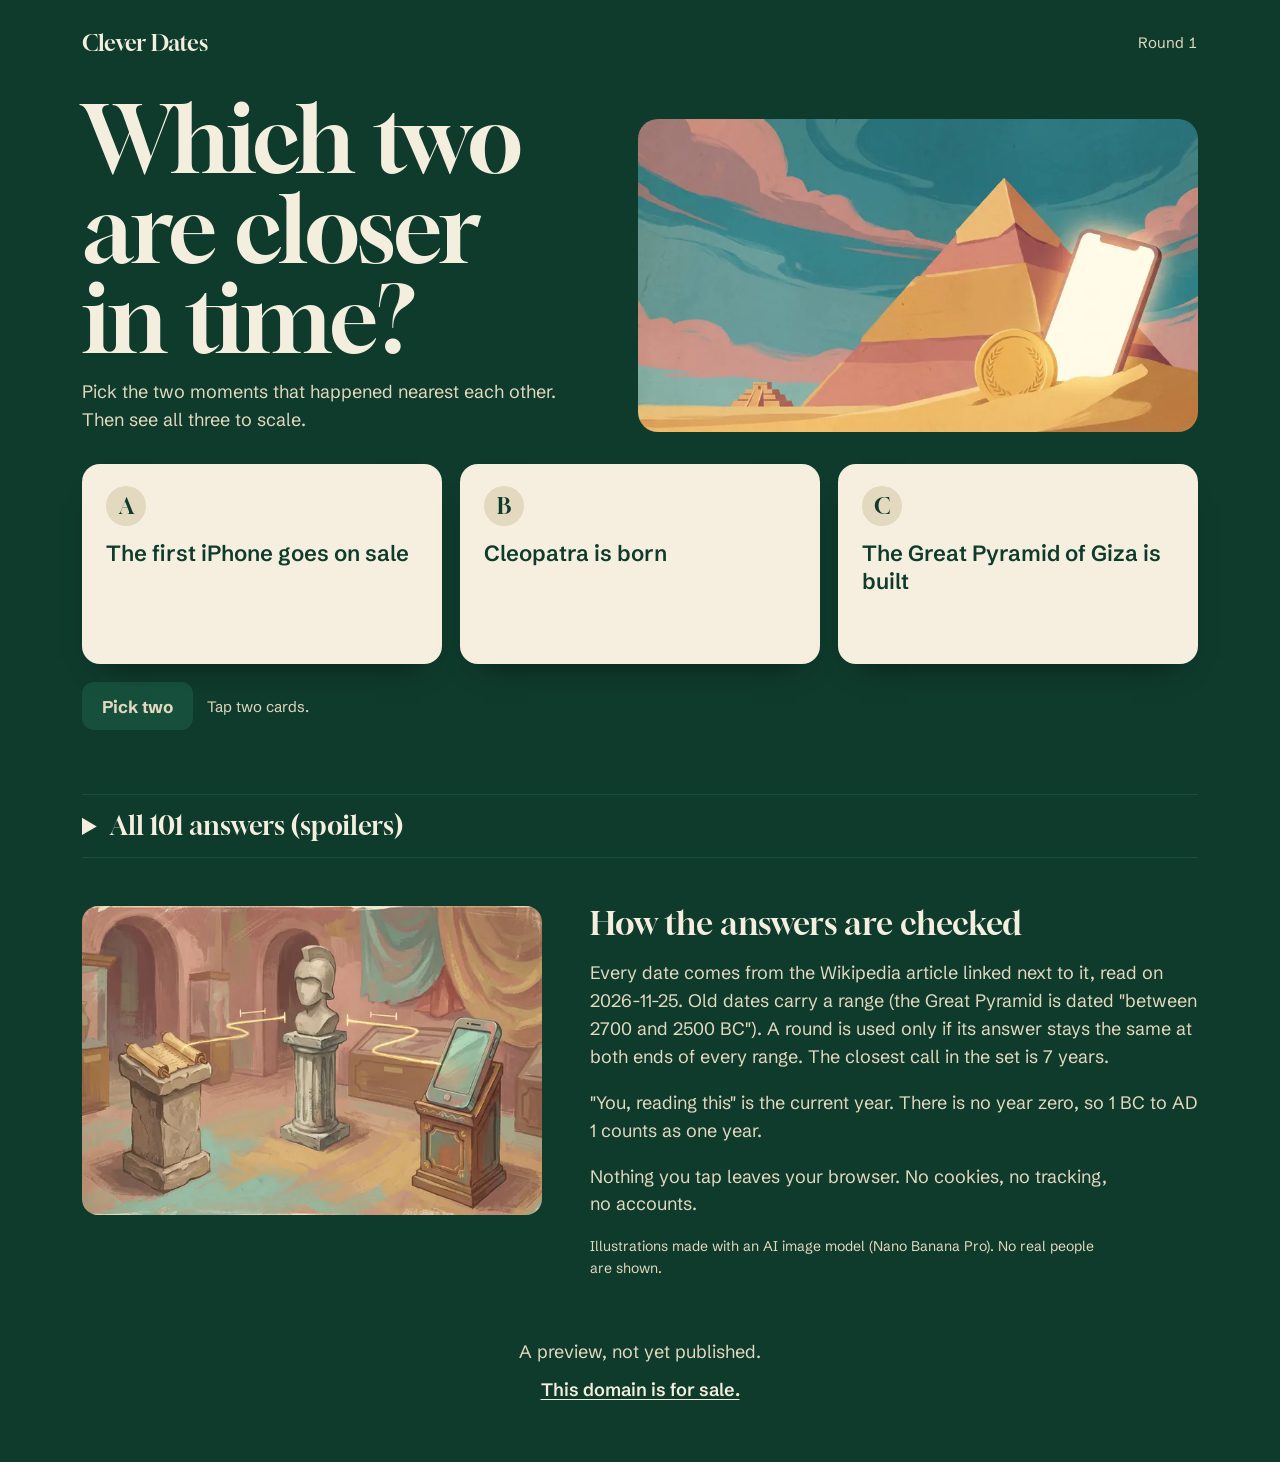
==== commit 9c7e973b: "C6: 101 trios, anchor cap 4, era/region rules in validator" ====
--- a/docs/index.html
+++ b/docs/index.html
@@ -53,7 +53,7 @@
  <noscript><p class="nojs">The game needs JavaScript. Every answer and source is listed below.</p></noscript>
 </section>
 <section class="all" aria-labelledby="all-h">
- <details><summary id="all-h">All 43 answers (spoilers)</summary>
+ <details><summary id="all-h">All 101 answers (spoilers)</summary>
  <ol class="sp"><li><p class="sp-hook">Cleopatra lived closer in time to the iPhone than to the building of the Great Pyramid.</p><p class="sp-src"><a href="https://en.wikipedia.org/wiki/IPhone_(1st_generation)" rel="noopener">The first iPhone goes on sale: 2007</a><span aria-hidden="true"> · </span><a href="https://en.wikipedia.org/wiki/Cleopatra" rel="noopener">Cleopatra is born: 70 or 69 BC</a><span aria-hidden="true"> · </span><a href="https://en.wikipedia.org/wiki/Great_Pyramid_of_Giza" rel="noopener">The Great Pyramid of Giza is built: c. 2600 BC</a></p></li>
 <li><p class="sp-hook">T. rex is closer in time to you than to Stegosaurus.</p><p class="sp-src"><a href="https://en.wikipedia.org/wiki/Stegosaurus" rel="noopener">Stegosaurus walks the Earth: 155–145 million years ago</a><span aria-hidden="true"> · </span>You, reading this: 2026<span aria-hidden="true"> · </span><a href="https://en.wikipedia.org/wiki/Tyrannosaurus" rel="noopener">Tyrannosaurus rex walks the Earth: 68–66 million years ago</a></p></li>
 <li><p class="sp-hook">Woolly mammoths were still alive when the Great Pyramid went up.</p><p class="sp-src"><a href="https://en.wikipedia.org/wiki/Woolly_mammoth" rel="noopener">The last woolly mammoths die out: c. 2000 BC (about 4,000 years ago)</a><span aria-hidden="true"> · </span><a href="https://en.wikipedia.org/wiki/Great_Pyramid_of_Giza" rel="noopener">The Great Pyramid of Giza is built: c. 2600 BC</a><span aria-hidden="true"> · </span><a href="https://en.wikipedia.org/wiki/Colosseum" rel="noopener">The Colosseum opens in Rome: AD 80</a></p></li>
@@ -61,48 +61,106 @@
 <li><p class="sp-hook">The Ottoman Empire was still around 6 years before Mickey Mouse.</p><p class="sp-src"><a href="https://en.wikipedia.org/wiki/Steamboat_Willie" rel="noopener">Mickey Mouse debuts in Steamboat Willie: 1928</a><span aria-hidden="true"> · </span><a href="https://en.wikipedia.org/wiki/Abolition_of_the_Ottoman_sultanate" rel="noopener">The Ottoman sultanate is abolished: 1922</a><span aria-hidden="true"> · </span><a href="https://en.wikipedia.org/wiki/Ottoman_Empire" rel="noopener">The Ottoman Empire is founded: c. 1299</a></p></li>
 <li><p class="sp-hook">Harvard was founded 3 years after Galileo was put on trial.</p><p class="sp-src"><a href="https://en.wikipedia.org/wiki/Harvard_University" rel="noopener">Harvard is founded: 1636</a><span aria-hidden="true"> · </span><a href="https://en.wikipedia.org/wiki/United_States_Declaration_of_Independence" rel="noopener">The US Declaration of Independence is signed: 1776</a><span aria-hidden="true"> · </span><a href="https://en.wikipedia.org/wiki/Galileo_affair" rel="noopener">Galileo is put on trial by the Inquisition: 1633</a></p></li>
 <li><p class="sp-hook">Samurai were still fighting a year after the telephone was patented.</p><p class="sp-src"><a href="https://en.wikipedia.org/wiki/Battle_of_Sekigahara" rel="noopener">The Battle of Sekigahara: 1600</a><span aria-hidden="true"> · </span><a href="https://en.wikipedia.org/wiki/Satsuma_Rebellion" rel="noopener">The last samurai revolt (Satsuma Rebellion): 1877</a><span aria-hidden="true"> · </span><a href="https://en.wikipedia.org/wiki/Invention_of_the_telephone" rel="noopener">Bell patents the telephone: 1876</a></p></li>
-<li><p class="sp-hook">The fax machine is 7 years younger than the Alamo.</p><p class="sp-src"><a href="https://en.wikipedia.org/wiki/Battle_of_the_Alamo" rel="noopener">The Battle of the Alamo: 1836</a><span aria-hidden="true"> · </span><a href="https://en.wikipedia.org/wiki/Email" rel="noopener">The first network email is sent: 1971</a><span aria-hidden="true"> · </span><a href="https://en.wikipedia.org/wiki/Fax" rel="noopener">The fax machine is patented: 1843</a></p></li>
-<li><p class="sp-hook">The Roman Empire (its eastern half) lasted until the age of the printing press.</p><p class="sp-src"><a href="https://en.wikipedia.org/wiki/Fall_of_Constantinople" rel="noopener">Constantinople falls to the Ottomans: 1453</a><span aria-hidden="true"> · </span><a href="https://en.wikipedia.org/wiki/Gutenberg_Bible" rel="noopener">The Gutenberg Bible is printed: c. 1455</a><span aria-hidden="true"> · </span><a href="https://en.wikipedia.org/wiki/Fall_of_the_Western_Roman_Empire" rel="noopener">The last Western Roman emperor is deposed: 476</a></p></li>
-<li><p class="sp-hook">Machu Picchu was only about 40 years old when Columbus sailed.</p><p class="sp-src"><a href="https://en.wikipedia.org/wiki/Voyages_of_Christopher_Columbus" rel="noopener">Columbus reaches the Americas: 1492</a><span aria-hidden="true"> · </span><a href="https://en.wikipedia.org/wiki/Colosseum" rel="noopener">The Colosseum opens in Rome: AD 80</a><span aria-hidden="true"> · </span><a href="https://en.wikipedia.org/wiki/Machu_Picchu" rel="noopener">Machu Picchu is built: c. 1450</a></p></li>
-<li><p class="sp-hook">The Colosseum opened one year after Pompeii was buried.</p><p class="sp-src"><a href="https://en.wikipedia.org/wiki/Colosseum" rel="noopener">The Colosseum opens in Rome: AD 80</a><span aria-hidden="true"> · </span><a href="https://en.wikipedia.org/wiki/Eruption_of_Mount_Vesuvius_in_79_AD" rel="noopener">Vesuvius buries Pompeii: AD 79</a><span aria-hidden="true"> · </span><a href="https://en.wikipedia.org/wiki/Assassination_of_Julius_Caesar" rel="noopener">Julius Caesar is assassinated: 44 BC</a></p></li>
-<li><p class="sp-hook">Vikings were in America 471 years before Columbus.</p><p class="sp-src"><a href="https://en.wikipedia.org/wiki/L%27Anse_aux_Meadows" rel="noopener">Vikings are cutting wood in Newfoundland: 1021</a><span aria-hidden="true"> · </span><a href="https://en.wikipedia.org/wiki/Voyages_of_Christopher_Columbus" rel="noopener">Columbus reaches the Americas: 1492</a><span aria-hidden="true"> · </span><a href="https://en.wikipedia.org/wiki/Battle_of_Hastings" rel="noopener">The Battle of Hastings: 1066</a></p></li>
-<li><p class="sp-hook">France still used the guillotine the year Star Wars came out.</p><p class="sp-src"><a href="https://en.wikipedia.org/wiki/Storming_of_the_Bastille" rel="noopener">The storming of the Bastille: 1789</a><span aria-hidden="true"> · </span><a href="https://en.wikipedia.org/wiki/Guillotine" rel="noopener">France&#39;s last execution by guillotine: 1977</a><span aria-hidden="true"> · </span><a href="https://en.wikipedia.org/wiki/Star_Wars_(film)" rel="noopener">Star Wars opens in cinemas: 1977</a></p></li>
-<li><p class="sp-hook">People had batteries before anyone had seen Antarctica.</p><p class="sp-src"><a href="https://en.wikipedia.org/wiki/Antarctica" rel="noopener">People first see Antarctica: 1820</a><span aria-hidden="true"> · </span><a href="https://en.wikipedia.org/wiki/Magellan_expedition" rel="noopener">Magellan&#39;s crew finishes the first trip around the world: 1522</a><span aria-hidden="true"> · </span><a href="https://en.wikipedia.org/wiki/Voltaic_pile" rel="noopener">Volta builds the first battery: 1799–1800</a></p></li>
-<li><p class="sp-hook">The Taj Mahal is younger than the Mayflower landing.</p><p class="sp-src"><a href="https://en.wikipedia.org/wiki/Mayflower" rel="noopener">The Mayflower lands at Plymouth: 1620</a><span aria-hidden="true"> · </span><a href="https://en.wikipedia.org/wiki/Taj_Mahal" rel="noopener">Work begins on the Taj Mahal: 1632</a><span aria-hidden="true"> · </span><a href="https://en.wikipedia.org/wiki/Machu_Picchu" rel="noopener">Machu Picchu is built: c. 1450</a></p></li>
-<li><p class="sp-hook">The shark family tree is older than trees.</p><p class="sp-src"><a href="https://en.wikipedia.org/wiki/Tyrannosaurus" rel="noopener">Tyrannosaurus rex walks the Earth: 68–66 million years ago</a><span aria-hidden="true"> · </span><a href="https://en.wikipedia.org/wiki/Wattieza" rel="noopener">The first trees: c. 385 million years ago</a><span aria-hidden="true"> · </span><a href="https://en.wikipedia.org/wiki/Shark" rel="noopener">The earliest shark relatives swim the seas: over 420 million years ago</a></p></li>
-<li><p class="sp-hook">Stonehenge and the Great Pyramid went up at about the same time.</p><p class="sp-src"><a href="https://en.wikipedia.org/wiki/Stonehenge" rel="noopener">Stonehenge&#39;s big sarsen circle goes up: c. 2500 BC</a><span aria-hidden="true"> · </span><a href="https://en.wikipedia.org/wiki/Founding_of_Rome" rel="noopener">Rome is founded (by tradition): 753 BC</a><span aria-hidden="true"> · </span><a href="https://en.wikipedia.org/wiki/Great_Pyramid_of_Giza" rel="noopener">The Great Pyramid of Giza is built: c. 2600 BC</a></p></li>
+<li><p class="sp-hook">The Roman Empire (its eastern half) lasted until the age of the printing press.</p><p class="sp-src"><a href="https://en.wikipedia.org/wiki/Gutenberg_Bible" rel="noopener">The Gutenberg Bible is printed: c. 1455</a><span aria-hidden="true"> · </span><a href="https://en.wikipedia.org/wiki/Fall_of_the_Western_Roman_Empire" rel="noopener">The last Western Roman emperor is deposed: 476</a><span aria-hidden="true"> · </span><a href="https://en.wikipedia.org/wiki/Fall_of_Constantinople" rel="noopener">Constantinople falls to the Ottomans: 1453</a></p></li>
+<li><p class="sp-hook">Machu Picchu was only about 40 years old when Columbus sailed.</p><p class="sp-src"><a href="https://en.wikipedia.org/wiki/Machu_Picchu" rel="noopener">Machu Picchu is built: c. 1450</a><span aria-hidden="true"> · </span><a href="https://en.wikipedia.org/wiki/Voyages_of_Christopher_Columbus" rel="noopener">Columbus reaches the Americas: 1492</a><span aria-hidden="true"> · </span><a href="https://en.wikipedia.org/wiki/Colosseum" rel="noopener">The Colosseum opens in Rome: AD 80</a></p></li>
+<li><p class="sp-hook">The Colosseum opened one year after Pompeii was buried.</p><p class="sp-src"><a href="https://en.wikipedia.org/wiki/Colosseum" rel="noopener">The Colosseum opens in Rome: AD 80</a><span aria-hidden="true"> · </span><a href="https://en.wikipedia.org/wiki/Assassination_of_Julius_Caesar" rel="noopener">Julius Caesar is assassinated: 44 BC</a><span aria-hidden="true"> · </span><a href="https://en.wikipedia.org/wiki/Eruption_of_Mount_Vesuvius_in_79_AD" rel="noopener">Vesuvius buries Pompeii: AD 79</a></p></li>
+<li><p class="sp-hook">Vikings were in America 471 years before Columbus.</p><p class="sp-src"><a href="https://en.wikipedia.org/wiki/Battle_of_Hastings" rel="noopener">The Battle of Hastings: 1066</a><span aria-hidden="true"> · </span><a href="https://en.wikipedia.org/wiki/L%27Anse_aux_Meadows" rel="noopener">Vikings are cutting wood in Newfoundland: 1021</a><span aria-hidden="true"> · </span><a href="https://en.wikipedia.org/wiki/Voyages_of_Christopher_Columbus" rel="noopener">Columbus reaches the Americas: 1492</a></p></li>
+<li><p class="sp-hook">France still used the guillotine the year Star Wars came out.</p><p class="sp-src"><a href="https://en.wikipedia.org/wiki/Guillotine" rel="noopener">France&#39;s last execution by guillotine: 1977</a><span aria-hidden="true"> · </span><a href="https://en.wikipedia.org/wiki/Storming_of_the_Bastille" rel="noopener">The storming of the Bastille: 1789</a><span aria-hidden="true"> · </span><a href="https://en.wikipedia.org/wiki/Star_Wars_(film)" rel="noopener">Star Wars opens in cinemas: 1977</a></p></li>
+<li><p class="sp-hook">People had batteries before anyone had seen Antarctica.</p><p class="sp-src"><a href="https://en.wikipedia.org/wiki/Magellan_expedition" rel="noopener">Magellan&#39;s crew finishes the first trip around the world: 1522</a><span aria-hidden="true"> · </span><a href="https://en.wikipedia.org/wiki/Antarctica" rel="noopener">People first see Antarctica: 1820</a><span aria-hidden="true"> · </span><a href="https://en.wikipedia.org/wiki/Voltaic_pile" rel="noopener">Volta builds the first battery: 1799–1800</a></p></li>
+<li><p class="sp-hook">The Taj Mahal is younger than the Mayflower landing.</p><p class="sp-src"><a href="https://en.wikipedia.org/wiki/Taj_Mahal" rel="noopener">Work begins on the Taj Mahal: 1632</a><span aria-hidden="true"> · </span><a href="https://en.wikipedia.org/wiki/Machu_Picchu" rel="noopener">Machu Picchu is built: c. 1450</a><span aria-hidden="true"> · </span><a href="https://en.wikipedia.org/wiki/Mayflower" rel="noopener">The Mayflower lands at Plymouth: 1620</a></p></li>
+<li><p class="sp-hook">The shark family tree is older than trees.</p><p class="sp-src"><a href="https://en.wikipedia.org/wiki/Wattieza" rel="noopener">The first trees: c. 385 million years ago</a><span aria-hidden="true"> · </span><a href="https://en.wikipedia.org/wiki/Shark" rel="noopener">The earliest shark relatives swim the seas: over 420 million years ago</a><span aria-hidden="true"> · </span><a href="https://en.wikipedia.org/wiki/Tyrannosaurus" rel="noopener">Tyrannosaurus rex walks the Earth: 68–66 million years ago</a></p></li>
+<li><p class="sp-hook">Stonehenge and the Great Pyramid went up at about the same time.</p><p class="sp-src"><a href="https://en.wikipedia.org/wiki/Founding_of_Rome" rel="noopener">Rome is founded (by tradition): 753 BC</a><span aria-hidden="true"> · </span><a href="https://en.wikipedia.org/wiki/Great_Pyramid_of_Giza" rel="noopener">The Great Pyramid of Giza is built: c. 2600 BC</a><span aria-hidden="true"> · </span><a href="https://en.wikipedia.org/wiki/Stonehenge" rel="noopener">Stonehenge&#39;s big sarsen circle goes up: c. 2500 BC</a></p></li>
 <li><p class="sp-hook">The first powered flight is closer to the Civil War than to the Moon landing.</p><p class="sp-src"><a href="https://en.wikipedia.org/wiki/Wright_Flyer" rel="noopener">The Wright brothers make the first powered flight: 1903</a><span aria-hidden="true"> · </span><a href="https://en.wikipedia.org/wiki/American_Civil_War" rel="noopener">The American Civil War ends: 1865</a><span aria-hidden="true"> · </span><a href="https://en.wikipedia.org/wiki/Apollo_11" rel="noopener">Apollo 11 lands on the Moon: 1969</a></p></li>
-<li><p class="sp-hook">The Great Pyramid is closer to us than to Göbekli Tepe.</p><p class="sp-src"><a href="https://en.wikipedia.org/wiki/G%C3%B6bekli_Tepe" rel="noopener">Göbekli Tepe, the oldest known temple, is built: c. 9500 BC</a><span aria-hidden="true"> · </span>You, reading this: 2026<span aria-hidden="true"> · </span><a href="https://en.wikipedia.org/wiki/Great_Pyramid_of_Giza" rel="noopener">The Great Pyramid of Giza is built: c. 2600 BC</a></p></li>
-<li><p class="sp-hook">Oreos and the Titanic are the same age.</p><p class="sp-src"><a href="https://en.wikipedia.org/wiki/Battle_of_Gettysburg" rel="noopener">The Battle of Gettysburg: 1863</a><span aria-hidden="true"> · </span><a href="https://en.wikipedia.org/wiki/Oreo" rel="noopener">The first Oreo cookie is sold: 1912</a><span aria-hidden="true"> · </span><a href="https://en.wikipedia.org/wiki/Titanic" rel="noopener">The Titanic sinks: 1912</a></p></li>
-<li><p class="sp-hook">The modern bicycle and the car showed up within a year of each other.</p><p class="sp-src"><a href="https://en.wikipedia.org/wiki/Benz_Patent-Motorwagen" rel="noopener">Benz builds the first car: 1885–86</a><span aria-hidden="true"> · </span><a href="https://en.wikipedia.org/wiki/Steam_locomotive" rel="noopener">The first steam railway locomotive runs: 1804</a><span aria-hidden="true"> · </span><a href="https://en.wikipedia.org/wiki/Safety_bicycle" rel="noopener">The modern-shape bicycle (the Rover) appears: 1885</a></p></li>
-<li><p class="sp-hook">Neptune was found closer to Uranus than to Pluto.</p><p class="sp-src"><a href="https://en.wikipedia.org/wiki/Discovery_of_Neptune" rel="noopener">Neptune is discovered: 1846</a><span aria-hidden="true"> · </span><a href="https://en.wikipedia.org/wiki/Uranus" rel="noopener">Uranus is discovered: 1781</a><span aria-hidden="true"> · </span><a href="https://en.wikipedia.org/wiki/Pluto" rel="noopener">Pluto is discovered: 1930</a></p></li>
-<li><p class="sp-hook">Television is older than sliced bread.</p><p class="sp-src"><a href="https://en.wikipedia.org/wiki/Wright_Flyer" rel="noopener">The Wright brothers make the first powered flight: 1903</a><span aria-hidden="true"> · </span><a href="https://en.wikipedia.org/wiki/Sliced_bread" rel="noopener">Sliced bread is first sold: 1928</a><span aria-hidden="true"> · </span><a href="https://en.wikipedia.org/wiki/John_Logie_Baird" rel="noopener">Television is first shown to the public: 1926</a></p></li>
-<li><p class="sp-hook">There was a coin-operated vending machine in Roman Egypt.</p><p class="sp-src"><a href="https://en.wikipedia.org/wiki/Vending_machine" rel="noopener">Hero of Alexandria describes a coin-operated vending machine: 1st century AD</a><span aria-hidden="true"> · </span><a href="https://en.wikipedia.org/wiki/Great_Pyramid_of_Giza" rel="noopener">The Great Pyramid of Giza is built: c. 2600 BC</a><span aria-hidden="true"> · </span><a href="https://en.wikipedia.org/wiki/Vending_machine" rel="noopener">The first modern coin vending machines appear in London: early 1880s</a></p></li>
-<li><p class="sp-hook">An ancient Greek computer is closer to ENIAC than to the Great Pyramid.</p><p class="sp-src"><a href="https://en.wikipedia.org/wiki/Great_Pyramid_of_Giza" rel="noopener">The Great Pyramid of Giza is built: c. 2600 BC</a><span aria-hidden="true"> · </span><a href="https://en.wikipedia.org/wiki/ENIAC" rel="noopener">ENIAC, the first general-purpose electronic computer, is finished: 1945</a><span aria-hidden="true"> · </span><a href="https://en.wikipedia.org/wiki/Antikythera_mechanism" rel="noopener">The Antikythera mechanism (an ancient Greek analog computer) is made: c. 150–100 BC</a></p></li>
-<li><p class="sp-hook">The Easter Island statues were carved after work began on Notre-Dame.</p><p class="sp-src"><a href="https://en.wikipedia.org/wiki/Notre-Dame_de_Paris" rel="noopener">The first stone of Notre-Dame de Paris is laid: 1163</a><span aria-hidden="true"> · </span><a href="https://en.wikipedia.org/wiki/Stonehenge" rel="noopener">Stonehenge&#39;s big sarsen circle goes up: c. 2500 BC</a><span aria-hidden="true"> · </span><a href="https://en.wikipedia.org/wiki/Moai" rel="noopener">The Easter Island statues (moai) are carved: c. 1250–1500</a></p></li>
-<li><p class="sp-hook">China&#39;s Terracotta Army is closer in time to the Moon landing than to the Great Pyramid.</p><p class="sp-src"><a href="https://en.wikipedia.org/wiki/Apollo_11" rel="noopener">Apollo 11 lands on the Moon: 1969</a><span aria-hidden="true"> · </span><a href="https://en.wikipedia.org/wiki/Great_Pyramid_of_Giza" rel="noopener">The Great Pyramid of Giza is built: c. 2600 BC</a><span aria-hidden="true"> · </span><a href="https://en.wikipedia.org/wiki/Terracotta_Army" rel="noopener">China&#39;s Terracotta Army is made: c. 246–208 BC</a></p></li>
-<li><p class="sp-hook">Nokia started out the year Lincoln was shot.</p><p class="sp-src"><a href="https://en.wikipedia.org/wiki/Assassination_of_Abraham_Lincoln" rel="noopener">Abraham Lincoln is assassinated: 1865</a><span aria-hidden="true"> · </span><a href="https://en.wikipedia.org/wiki/Mobile_phone" rel="noopener">The first handheld mobile phone call: 1973</a><span aria-hidden="true"> · </span><a href="https://en.wikipedia.org/wiki/Nokia" rel="noopener">Nokia starts out as a paper mill: 1865</a></p></li>
-<li><p class="sp-hook">A Japanese building firm was founded in the century after the fall of Rome, five centuries before Oxford.</p><p class="sp-src"><a href="https://en.wikipedia.org/wiki/Kong%C5%8D_Gumi" rel="noopener">Kongo Gumi, a Japanese temple-building firm, is founded: 6th century AD</a><span aria-hidden="true"> · </span><a href="https://en.wikipedia.org/wiki/University_of_Oxford" rel="noopener">Teaching begins at Oxford: 1096 (by 1167 at the latest)</a><span aria-hidden="true"> · </span><a href="https://en.wikipedia.org/wiki/Fall_of_the_Western_Roman_Empire" rel="noopener">The last Western Roman emperor is deposed: 476</a></p></li>
-<li><p class="sp-hook">The Salem witch trials ended a year before the Bank of England opened.</p><p class="sp-src"><a href="https://en.wikipedia.org/wiki/Salem_witch_trials" rel="noopener">The Salem witch trials: 1692</a><span aria-hidden="true"> · </span><a href="https://en.wikipedia.org/wiki/Bank_of_England" rel="noopener">The Bank of England opens: 1694</a><span aria-hidden="true"> · </span><a href="https://en.wikipedia.org/wiki/Spanish_Armada" rel="noopener">The Spanish Armada sails against England: 1588</a></p></li>
+<li><p class="sp-hook">Stonehenge is closer in time to us than to Göbekli Tepe.</p><p class="sp-src"><a href="https://en.wikipedia.org/wiki/G%C3%B6bekli_Tepe" rel="noopener">Göbekli Tepe, the oldest known temple, is built: c. 9500 BC</a><span aria-hidden="true"> · </span>You, reading this: 2026<span aria-hidden="true"> · </span><a href="https://en.wikipedia.org/wiki/Stonehenge" rel="noopener">Stonehenge&#39;s big sarsen circle goes up: c. 2500 BC</a></p></li>
+<li><p class="sp-hook">Oreos and the Titanic are the same age.</p><p class="sp-src"><a href="https://en.wikipedia.org/wiki/Titanic" rel="noopener">The Titanic sinks: 1912</a><span aria-hidden="true"> · </span><a href="https://en.wikipedia.org/wiki/Battle_of_Gettysburg" rel="noopener">The Battle of Gettysburg: 1863</a><span aria-hidden="true"> · </span><a href="https://en.wikipedia.org/wiki/Oreo" rel="noopener">The first Oreo cookie is sold: 1912</a></p></li>
+<li><p class="sp-hook">The modern bicycle and the car showed up within a year of each other.</p><p class="sp-src"><a href="https://en.wikipedia.org/wiki/Steam_locomotive" rel="noopener">The first steam railway locomotive runs: 1804</a><span aria-hidden="true"> · </span><a href="https://en.wikipedia.org/wiki/Benz_Patent-Motorwagen" rel="noopener">Benz builds the first car: 1885–86</a><span aria-hidden="true"> · </span><a href="https://en.wikipedia.org/wiki/Safety_bicycle" rel="noopener">The modern-shape bicycle (the Rover) appears: 1885</a></p></li>
+<li><p class="sp-hook">Television is older than sliced bread.</p><p class="sp-src"><a href="https://en.wikipedia.org/wiki/Sliced_bread" rel="noopener">Sliced bread is first sold: 1928</a><span aria-hidden="true"> · </span><a href="https://en.wikipedia.org/wiki/Wright_Flyer" rel="noopener">The Wright brothers make the first powered flight: 1903</a><span aria-hidden="true"> · </span><a href="https://en.wikipedia.org/wiki/John_Logie_Baird" rel="noopener">Television is first shown to the public: 1926</a></p></li>
+<li><p class="sp-hook">Roman Egypt had a coin-operated vending machine about 1,800 years before the first modern ones in England.</p><p class="sp-src"><a href="https://en.wikipedia.org/wiki/Vending_machine" rel="noopener">The first modern coin vending machines appear in England: early 1880s</a><span aria-hidden="true"> · </span><a href="https://en.wikipedia.org/wiki/Vending_machine" rel="noopener">Hero of Alexandria describes a coin-operated vending machine: 1st century AD</a><span aria-hidden="true"> · </span><a href="https://en.wikipedia.org/wiki/G%C3%B6bekli_Tepe" rel="noopener">Göbekli Tepe, the oldest known temple, is built: c. 9500 BC</a></p></li>
+<li><p class="sp-hook">An ancient Greek computer is closer in time to ENIAC than to the Iceman.</p><p class="sp-src"><a href="https://en.wikipedia.org/wiki/%C3%96tzi" rel="noopener">Ötzi the Iceman dies in the Alps: c. 3300 BC</a><span aria-hidden="true"> · </span><a href="https://en.wikipedia.org/wiki/ENIAC" rel="noopener">ENIAC, the first general-purpose electronic computer, is finished: 1945</a><span aria-hidden="true"> · </span><a href="https://en.wikipedia.org/wiki/Antikythera_mechanism" rel="noopener">The Antikythera mechanism (an ancient Greek analog computer) is made: c. 150–100 BC</a></p></li>
+<li><p class="sp-hook">The Easter Island statues were carved after work began on Notre-Dame.</p><p class="sp-src"><a href="https://en.wikipedia.org/wiki/Moai" rel="noopener">The Easter Island statues (moai) are carved: c. 1250–1500</a><span aria-hidden="true"> · </span><a href="https://en.wikipedia.org/wiki/%C3%96tzi" rel="noopener">Ötzi the Iceman dies in the Alps: c. 3300 BC</a><span aria-hidden="true"> · </span><a href="https://en.wikipedia.org/wiki/Notre-Dame_de_Paris" rel="noopener">The first stone of Notre-Dame de Paris is laid: 1163</a></p></li>
+<li><p class="sp-hook">China&#39;s Terracotta Army is closer in time to the Moon landing than to the invention of writing.</p><p class="sp-src"><a href="https://en.wikipedia.org/wiki/Apollo_11" rel="noopener">Apollo 11 lands on the Moon: 1969</a><span aria-hidden="true"> · </span><a href="https://en.wikipedia.org/wiki/Cuneiform" rel="noopener">Cuneiform writing begins in Sumer: c. 3300 BC</a><span aria-hidden="true"> · </span><a href="https://en.wikipedia.org/wiki/Terracotta_Army" rel="noopener">China&#39;s Terracotta Army is made: c. 246–208 BC</a></p></li>
+<li><p class="sp-hook">A Japanese building firm was founded in the century after the fall of Rome, five centuries before Oxford.</p><p class="sp-src"><a href="https://en.wikipedia.org/wiki/Fall_of_the_Western_Roman_Empire" rel="noopener">The last Western Roman emperor is deposed: 476</a><span aria-hidden="true"> · </span><a href="https://en.wikipedia.org/wiki/University_of_Oxford" rel="noopener">Teaching begins at Oxford: 1096 (by 1167 at the latest)</a><span aria-hidden="true"> · </span><a href="https://en.wikipedia.org/wiki/Kong%C5%8D_Gumi" rel="noopener">Kongo Gumi, a Japanese temple-building firm, is founded: 6th century AD</a></p></li>
 <li><p class="sp-hook">Megalodon and our ancestor Lucy are close in time.</p><p class="sp-src"><a href="https://en.wikipedia.org/wiki/Tyrannosaurus" rel="noopener">Tyrannosaurus rex walks the Earth: 68–66 million years ago</a><span aria-hidden="true"> · </span><a href="https://en.wikipedia.org/wiki/Lucy_(Australopithecus)" rel="noopener">Lucy, an early human ancestor, lives in Ethiopia: 3.2 million years ago</a><span aria-hidden="true"> · </span><a href="https://en.wikipedia.org/wiki/Megalodon" rel="noopener">Megalodon goes extinct: c. 3.6 million years ago</a></p></li>
-<li><p class="sp-hook">Eyeglasses are more than 150 years older than the printing press.</p><p class="sp-src"><a href="https://en.wikipedia.org/wiki/Magna_Carta" rel="noopener">Magna Carta is sealed: 1215</a><span aria-hidden="true"> · </span><a href="https://en.wikipedia.org/wiki/Glasses" rel="noopener">Eyeglasses are invented in Italy: c. 1290</a><span aria-hidden="true"> · </span><a href="https://en.wikipedia.org/wiki/Gutenberg_Bible" rel="noopener">The Gutenberg Bible is printed: c. 1455</a></p></li>
+<li><p class="sp-hook">Eyeglasses are more than 150 years older than the printing press.</p><p class="sp-src"><a href="https://en.wikipedia.org/wiki/Magna_Carta" rel="noopener">Magna Carta is sealed: 1215</a><span aria-hidden="true"> · </span><a href="https://en.wikipedia.org/wiki/Gutenberg_Bible" rel="noopener">The Gutenberg Bible is printed: c. 1455</a><span aria-hidden="true"> · </span><a href="https://en.wikipedia.org/wiki/Glasses" rel="noopener">Eyeglasses are invented in Italy: c. 1290</a></p></li>
 <li><p class="sp-hook">The flush toilet is a few years older than Hamlet.</p><p class="sp-src"><a href="https://en.wikipedia.org/wiki/Flush_toilet" rel="noopener">The first flush toilet is built in England: 1596</a><span aria-hidden="true"> · </span><a href="https://en.wikipedia.org/wiki/Fall_of_Constantinople" rel="noopener">Constantinople falls to the Ottomans: 1453</a><span aria-hidden="true"> · </span><a href="https://en.wikipedia.org/wiki/Hamlet" rel="noopener">Shakespeare writes Hamlet: c. 1600</a></p></li>
-<li><p class="sp-hook">The dodo is closer in time to the Moon landing than to the woolly mammoth.</p><p class="sp-src"><a href="https://en.wikipedia.org/wiki/Apollo_11" rel="noopener">Apollo 11 lands on the Moon: 1969</a><span aria-hidden="true"> · </span><a href="https://en.wikipedia.org/wiki/Dodo" rel="noopener">The last confirmed dodo sighting: 1662</a><span aria-hidden="true"> · </span><a href="https://en.wikipedia.org/wiki/Woolly_mammoth" rel="noopener">The last woolly mammoths die out: c. 2000 BC (about 4,000 years ago)</a></p></li>
-<li><p class="sp-hook">Basketball was invented 10 years after the O.K. Corral gunfight.</p><p class="sp-src"><a href="https://en.wikipedia.org/wiki/Gunfight_at_the_O.K._Corral" rel="noopener">The Gunfight at the O.K. Corral: 1881</a><span aria-hidden="true"> · </span><a href="https://en.wikipedia.org/wiki/1946%E2%80%9347_BAA_season" rel="noopener">The first season of what became the NBA: 1946</a><span aria-hidden="true"> · </span><a href="https://en.wikipedia.org/wiki/Basketball" rel="noopener">Basketball is invented: 1891</a></p></li>
-<li><p class="sp-hook">Oxford was teaching more than 150 years before the Aztecs founded Tenochtitlan.</p><p class="sp-src"><a href="https://en.wikipedia.org/wiki/University_of_Oxford" rel="noopener">Teaching begins at Oxford: 1096 (by 1167 at the latest)</a><span aria-hidden="true"> · </span><a href="https://en.wikipedia.org/wiki/Battle_of_Hastings" rel="noopener">The Battle of Hastings: 1066</a><span aria-hidden="true"> · </span><a href="https://en.wikipedia.org/wiki/Tenochtitlan" rel="noopener">The Aztecs found their capital, Tenochtitlan: 1325</a></p></li>
-<li><p class="sp-hook">Concorde started flying passengers the year a probe first landed on Mars.</p><p class="sp-src"><a href="https://en.wikipedia.org/wiki/Wright_Flyer" rel="noopener">The Wright brothers make the first powered flight: 1903</a><span aria-hidden="true"> · </span><a href="https://en.wikipedia.org/wiki/Concorde" rel="noopener">Concorde starts carrying passengers: 1976</a><span aria-hidden="true"> · </span><a href="https://en.wikipedia.org/wiki/Viking_1" rel="noopener">Viking 1 lands on Mars: 1976</a></p></li>
-<li><p class="sp-hook">Smallpox was wiped out the year Pac-Man came out.</p><p class="sp-src"><a href="https://en.wikipedia.org/wiki/Smallpox_vaccine" rel="noopener">The first vaccine (for smallpox): 1796</a><span aria-hidden="true"> · </span><a href="https://en.wikipedia.org/wiki/Pac-Man" rel="noopener">Pac-Man comes out: 1980</a><span aria-hidden="true"> · </span><a href="https://en.wikipedia.org/wiki/Smallpox" rel="noopener">Smallpox is declared wiped out: 1980</a></p></li>
-<li><p class="sp-hook">The last cuneiform tablet is closer to us than to the first.</p><p class="sp-src"><a href="https://en.wikipedia.org/wiki/Cuneiform" rel="noopener">Cuneiform writing begins in Sumer: c. 3300 BC</a><span aria-hidden="true"> · </span>You, reading this: 2026<span aria-hidden="true"> · </span><a href="https://en.wikipedia.org/wiki/Cuneiform" rel="noopener">The last known cuneiform tablet is written: AD 75–80</a></p></li>
-<li><p class="sp-hook">A tree alive today is older than the Great Pyramid.</p><p class="sp-src"><a href="https://en.wikipedia.org/wiki/Great_Pyramid_of_Giza" rel="noopener">The Great Pyramid of Giza is built: c. 2600 BC</a><span aria-hidden="true"> · </span><a href="https://en.wikipedia.org/wiki/Methuselah_(pine_tree)" rel="noopener">Methuselah, a bristlecone pine still alive today, sprouts: c. 2833 BC</a><span aria-hidden="true"> · </span><a href="https://en.wikipedia.org/wiki/Founding_of_Rome" rel="noopener">Rome is founded (by tradition): 753 BC</a></p></li>
-<li><p class="sp-hook">Barbie is as old as the 50-state United States.</p><p class="sp-src"><a href="https://en.wikipedia.org/wiki/Alaska_Purchase" rel="noopener">The US buys Alaska from Russia: 1867</a><span aria-hidden="true"> · </span><a href="https://en.wikipedia.org/wiki/Hawaii_Admission_Act" rel="noopener">Hawaii becomes the 50th US state: 1959</a><span aria-hidden="true"> · </span><a href="https://en.wikipedia.org/wiki/Barbie" rel="noopener">Barbie goes on sale: 1959</a></p></li>
+<li><p class="sp-hook">The dodo is closer in time to the Moon landing than to the woolly mammoth.</p><p class="sp-src"><a href="https://en.wikipedia.org/wiki/Dodo" rel="noopener">The last confirmed dodo sighting: 1662</a><span aria-hidden="true"> · </span><a href="https://en.wikipedia.org/wiki/Apollo_11" rel="noopener">Apollo 11 lands on the Moon: 1969</a><span aria-hidden="true"> · </span><a href="https://en.wikipedia.org/wiki/Woolly_mammoth" rel="noopener">The last woolly mammoths die out: c. 2000 BC (about 4,000 years ago)</a></p></li>
+<li><p class="sp-hook">Oxford was teaching more than 150 years before the Aztecs founded Tenochtitlan.</p><p class="sp-src"><a href="https://en.wikipedia.org/wiki/Tenochtitlan" rel="noopener">The Aztecs found their capital, Tenochtitlan: 1325</a><span aria-hidden="true"> · </span><a href="https://en.wikipedia.org/wiki/Battle_of_Hastings" rel="noopener">The Battle of Hastings: 1066</a><span aria-hidden="true"> · </span><a href="https://en.wikipedia.org/wiki/University_of_Oxford" rel="noopener">Teaching begins at Oxford: 1096 (by 1167 at the latest)</a></p></li>
+<li><p class="sp-hook">Concorde started flying passengers the year a probe first landed on Mars.</p><p class="sp-src"><a href="https://en.wikipedia.org/wiki/Viking_1" rel="noopener">Viking 1 lands on Mars: 1976</a><span aria-hidden="true"> · </span><a href="https://en.wikipedia.org/wiki/Concorde" rel="noopener">Concorde starts carrying passengers: 1976</a><span aria-hidden="true"> · </span><a href="https://en.wikipedia.org/wiki/Wright_Flyer" rel="noopener">The Wright brothers make the first powered flight: 1903</a></p></li>
+<li><p class="sp-hook">Smallpox was wiped out the year Pac-Man came out.</p><p class="sp-src"><a href="https://en.wikipedia.org/wiki/Smallpox" rel="noopener">Smallpox is declared wiped out: 1980</a><span aria-hidden="true"> · </span><a href="https://en.wikipedia.org/wiki/Smallpox_vaccine" rel="noopener">The first vaccine (for smallpox): 1796</a><span aria-hidden="true"> · </span><a href="https://en.wikipedia.org/wiki/Pac-Man" rel="noopener">Pac-Man comes out: 1980</a></p></li>
+<li><p class="sp-hook">The last cuneiform tablet is closer to us than to the first.</p><p class="sp-src"><a href="https://en.wikipedia.org/wiki/Cuneiform" rel="noopener">Cuneiform writing begins in Sumer: c. 3300 BC</a><span aria-hidden="true"> · </span><a href="https://en.wikipedia.org/wiki/Cuneiform" rel="noopener">The last known cuneiform tablet is written: AD 75–80</a><span aria-hidden="true"> · </span>You, reading this: 2026</p></li>
+<li><p class="sp-hook">A tree alive today is older than the Great Pyramid.</p><p class="sp-src"><a href="https://en.wikipedia.org/wiki/Great_Pyramid_of_Giza" rel="noopener">The Great Pyramid of Giza is built: c. 2600 BC</a><span aria-hidden="true"> · </span><a href="https://en.wikipedia.org/wiki/Founding_of_Rome" rel="noopener">Rome is founded (by tradition): 753 BC</a><span aria-hidden="true"> · </span><a href="https://en.wikipedia.org/wiki/Methuselah_(pine_tree)" rel="noopener">Methuselah, a bristlecone pine still alive today, sprouts: c. 2833 BC</a></p></li>
+<li><p class="sp-hook">Barbie is as old as the 50-state United States.</p><p class="sp-src"><a href="https://en.wikipedia.org/wiki/Hawaii_Admission_Act" rel="noopener">Hawaii becomes the 50th US state: 1959</a><span aria-hidden="true"> · </span><a href="https://en.wikipedia.org/wiki/Barbie" rel="noopener">Barbie goes on sale: 1959</a><span aria-hidden="true"> · </span><a href="https://en.wikipedia.org/wiki/Alaska_Purchase" rel="noopener">The US buys Alaska from Russia: 1867</a></p></li>
 <li><p class="sp-hook">The last Tasmanian tiger died 33 years before the Moon landing.</p><p class="sp-src"><a href="https://en.wikipedia.org/wiki/Dodo" rel="noopener">The last confirmed dodo sighting: 1662</a><span aria-hidden="true"> · </span><a href="https://en.wikipedia.org/wiki/Thylacine" rel="noopener">The last known Tasmanian tiger dies: 1936</a><span aria-hidden="true"> · </span><a href="https://en.wikipedia.org/wiki/Apollo_11" rel="noopener">Apollo 11 lands on the Moon: 1969</a></p></li>
-<li><p class="sp-hook">People first stood on Everest the year DNA&#39;s shape was published.</p><p class="sp-src"><a href="https://en.wikipedia.org/wiki/Nucleic_acid_double_helix" rel="noopener">The shape of DNA (the double helix) is published: 1953</a><span aria-hidden="true"> · </span><a href="https://en.wikipedia.org/wiki/On_the_Origin_of_Species" rel="noopener">Darwin publishes On the Origin of Species: 1859</a><span aria-hidden="true"> · </span><a href="https://en.wikipedia.org/wiki/1953_British_Mount_Everest_expedition" rel="noopener">First people on top of Everest: 1953</a></p></li></ol></details>
+<li><p class="sp-hook">People first stood on Everest the year DNA&#39;s shape was published.</p><p class="sp-src"><a href="https://en.wikipedia.org/wiki/On_the_Origin_of_Species" rel="noopener">Darwin publishes On the Origin of Species: 1859</a><span aria-hidden="true"> · </span><a href="https://en.wikipedia.org/wiki/Nucleic_acid_double_helix" rel="noopener">The shape of DNA (the double helix) is published: 1953</a><span aria-hidden="true"> · </span><a href="https://en.wikipedia.org/wiki/1953_British_Mount_Everest_expedition" rel="noopener">First people on top of Everest: 1953</a></p></li>
+<li><p class="sp-hook">Mansa Musa of Mali made his pilgrimage to Mecca within a year of the Aztecs founding Tenochtitlan.</p><p class="sp-src"><a href="https://en.wikipedia.org/wiki/Tenochtitlan" rel="noopener">The Aztecs found their capital, Tenochtitlan: 1325</a><span aria-hidden="true"> · </span><a href="https://en.wikipedia.org/wiki/Voyages_of_Christopher_Columbus" rel="noopener">Columbus reaches the Americas: 1492</a><span aria-hidden="true"> · </span><a href="https://en.wikipedia.org/wiki/Mansa_Musa" rel="noopener">Mansa Musa of Mali makes his pilgrimage to Mecca: 1324</a></p></li>
+<li><p class="sp-hook">The rock churches of Lalibela in Ethiopia were being carved in Genghis Khan&#39;s day.</p><p class="sp-src"><a href="https://en.wikipedia.org/wiki/Genghis_Khan" rel="noopener">Genghis Khan is proclaimed ruler of the Mongols: 1206</a><span aria-hidden="true"> · </span><a href="https://en.wikipedia.org/wiki/Lalibela" rel="noopener">The rock-hewn churches of Lalibela are carved: during the reign of King Lalibela, c. 1181–1221</a><span aria-hidden="true"> · </span><a href="https://en.wikipedia.org/wiki/Battle_of_Hastings" rel="noopener">The Battle of Hastings: 1066</a></p></li>
+<li><p class="sp-hook">A university opened in Fez, Morocco, about 60 years after Charlemagne became emperor.</p><p class="sp-src"><a href="https://en.wikipedia.org/wiki/University_of_Oxford" rel="noopener">Teaching begins at Oxford: 1096 (by 1167 at the latest)</a><span aria-hidden="true"> · </span><a href="https://en.wikipedia.org/wiki/University_of_al-Qarawiyyin" rel="noopener">The University of al-Qarawiyyin opens in Fez: 859</a><span aria-hidden="true"> · </span><a href="https://en.wikipedia.org/wiki/Charlemagne" rel="noopener">Charlemagne is crowned emperor in Rome: 800</a></p></li>
+<li><p class="sp-hook">Tutankhamun&#39;s tomb was found the same year the Ottoman sultanate ended.</p><p class="sp-src"><a href="https://en.wikipedia.org/wiki/Nintendo" rel="noopener">Nintendo is founded (as a playing-card maker): 1889</a><span aria-hidden="true"> · </span><a href="https://en.wikipedia.org/wiki/Tutankhamun" rel="noopener">Tutankhamun&#39;s tomb is found: 1922</a><span aria-hidden="true"> · </span><a href="https://en.wikipedia.org/wiki/Abolition_of_the_Ottoman_sultanate" rel="noopener">The Ottoman sultanate is abolished: 1922</a></p></li>
+<li><p class="sp-hook">The Suez Canal opened the same year Mendeleev published the periodic table.</p><p class="sp-src"><a href="https://en.wikipedia.org/wiki/Periodic_table" rel="noopener">Mendeleev publishes his periodic table: 1869</a><span aria-hidden="true"> · </span><a href="https://en.wikipedia.org/wiki/Hawaii_Admission_Act" rel="noopener">Hawaii becomes the 50th US state: 1959</a><span aria-hidden="true"> · </span><a href="https://en.wikipedia.org/wiki/Suez_Canal" rel="noopener">The Suez Canal opens: 1869</a></p></li>
+<li><p class="sp-hook">Ethiopia beat Italy at Adwa the same year the modern Olympics began.</p><p class="sp-src"><a href="https://en.wikipedia.org/wiki/Battle_of_Adwa" rel="noopener">Ethiopia beats Italy at the Battle of Adwa: 1896</a><span aria-hidden="true"> · </span><a href="https://en.wikipedia.org/wiki/1896_Summer_Olympics" rel="noopener">The first modern Olympic Games open in Athens: 1896</a><span aria-hidden="true"> · </span><a href="https://en.wikipedia.org/wiki/Dodo" rel="noopener">The last confirmed dodo sighting: 1662</a></p></li>
+<li><p class="sp-hook">Ghana became independent the same year Sputnik went up.</p><p class="sp-src"><a href="https://en.wikipedia.org/wiki/Pac-Man" rel="noopener">Pac-Man comes out: 1980</a><span aria-hidden="true"> · </span><a href="https://en.wikipedia.org/wiki/Sputnik_1" rel="noopener">Sputnik 1 is launched: 1957</a><span aria-hidden="true"> · </span><a href="https://en.wikipedia.org/wiki/Ghana" rel="noopener">Ghana becomes independent: 1957</a></p></li>
+<li><p class="sp-hook">Kilimanjaro was first climbed the same year Van Gogh painted The Starry Night.</p><p class="sp-src"><a href="https://en.wikipedia.org/wiki/The_Starry_Night" rel="noopener">Van Gogh paints The Starry Night: 1889</a><span aria-hidden="true"> · </span><a href="https://en.wikipedia.org/wiki/Mount_Kilimanjaro" rel="noopener">The first recorded climb of Mount Kilimanjaro: 1889</a><span aria-hidden="true"> · </span><a href="https://en.wikipedia.org/wiki/Barbie" rel="noopener">Barbie goes on sale: 1959</a></p></li>
+<li><p class="sp-hook">Kings from Kush ruled Egypt about when Rome was supposedly founded.</p><p class="sp-src"><a href="https://en.wikipedia.org/wiki/Twenty-fifth_Dynasty_of_Egypt" rel="noopener">Kings from Kush (Sudan) begin ruling Egypt: 744 BC</a><span aria-hidden="true"> · </span><a href="https://en.wikipedia.org/wiki/Cuneiform" rel="noopener">The last known cuneiform tablet is written: AD 75–80</a><span aria-hidden="true"> · </span><a href="https://en.wikipedia.org/wiki/Founding_of_Rome" rel="noopener">Rome is founded (by tradition): 753 BC</a></p></li>
+<li><p class="sp-hook">The Ishango bone, a tally stick from Central Africa, is closer in time to the Lascaux paintings than to the first writing.</p><p class="sp-src"><a href="https://en.wikipedia.org/wiki/Cuneiform" rel="noopener">Cuneiform writing begins in Sumer: c. 3300 BC</a><span aria-hidden="true"> · </span><a href="https://en.wikipedia.org/wiki/Lascaux" rel="noopener">Lascaux Cave is painted: c. 22,000–17,000 years ago</a><span aria-hidden="true"> · </span><a href="https://en.wikipedia.org/wiki/Ishango_bone" rel="noopener">The Ishango bone, a tally stick, is carved in Central Africa: c. 20,000–18,000 BC</a></p></li>
+<li><p class="sp-hook">People reached Australia closer in time to the Chauvet cave painters than to the oldest known Homo sapiens fossils.</p><p class="sp-src"><a href="https://en.wikipedia.org/wiki/Madjedbebe" rel="noopener">People are already living at Madjedbebe, Australia: c. 65,000 years ago</a><span aria-hidden="true"> · </span><a href="https://en.wikipedia.org/wiki/Jebel_Irhoud" rel="noopener">The oldest known Homo sapiens fossils (Jebel Irhoud, Morocco): c. 300,000 years ago</a><span aria-hidden="true"> · </span><a href="https://en.wikipedia.org/wiki/Chauvet_Cave" rel="noopener">Painters decorate Chauvet Cave in France: c. 36,000 years ago</a></p></li>
+<li><p class="sp-hook">Göbekli Tepe was built as the last ice age was ending, thousands of years after Lascaux.</p><p class="sp-src"><a href="https://en.wikipedia.org/wiki/Holocene" rel="noopener">The last ice age ends: c. 11,700 years ago</a><span aria-hidden="true"> · </span><a href="https://en.wikipedia.org/wiki/G%C3%B6bekli_Tepe" rel="noopener">Göbekli Tepe, the oldest known temple, is built: c. 9500 BC</a><span aria-hidden="true"> · </span><a href="https://en.wikipedia.org/wiki/Lascaux" rel="noopener">Lascaux Cave is painted: c. 22,000–17,000 years ago</a></p></li>
+<li><p class="sp-hook">Earth is closer in time to today than to the Big Bang.</p><p class="sp-src"><a href="https://en.wikipedia.org/wiki/Big_Bang" rel="noopener">The Big Bang: 13.8 billion years ago</a><span aria-hidden="true"> · </span>You, reading this: 2026<span aria-hidden="true"> · </span><a href="https://en.wikipedia.org/wiki/Age_of_Earth" rel="noopener">Earth forms: 4.54 billion years ago</a></p></li>
+<li><p class="sp-hook">The Iceman died around the time writing was invented in Sumer.</p><p class="sp-src"><a href="https://en.wikipedia.org/wiki/Cuneiform" rel="noopener">Cuneiform writing begins in Sumer: c. 3300 BC</a><span aria-hidden="true"> · </span><a href="https://en.wikipedia.org/wiki/Founding_of_Rome" rel="noopener">Rome is founded (by tradition): 753 BC</a><span aria-hidden="true"> · </span><a href="https://en.wikipedia.org/wiki/%C3%96tzi" rel="noopener">Ötzi the Iceman dies in the Alps: c. 3300 BC</a></p></li>
+<li><p class="sp-hook">Cockroaches are closer in time to the first trees than to Stegosaurus.</p><p class="sp-src"><a href="https://en.wikipedia.org/wiki/Wattieza" rel="noopener">The first trees: c. 385 million years ago</a><span aria-hidden="true"> · </span><a href="https://en.wikipedia.org/wiki/Stegosaurus" rel="noopener">Stegosaurus walks the Earth: 155–145 million years ago</a><span aria-hidden="true"> · </span><a href="https://en.wikipedia.org/wiki/Cockroach" rel="noopener">The ancestors of cockroaches appear: c. 320 million years ago</a></p></li>
+<li><p class="sp-hook">Korea printed a book with movable metal type 78 years before Gutenberg&#39;s Bible.</p><p class="sp-src"><a href="https://en.wikipedia.org/wiki/Jikji" rel="noopener">Korea prints Jikji, the oldest surviving book printed with movable metal type: 1377</a><span aria-hidden="true"> · </span><a href="https://en.wikipedia.org/wiki/Domesday_Book" rel="noopener">The Domesday Book is compiled in England: 1086</a><span aria-hidden="true"> · </span><a href="https://en.wikipedia.org/wiki/Gutenberg_Bible" rel="noopener">The Gutenberg Bible is printed: c. 1455</a></p></li>
+<li><p class="sp-hook">The Inca Empire began expanding in the same decade King Sejong gave Korea its alphabet.</p><p class="sp-src"><a href="https://en.wikipedia.org/wiki/Inca_Empire" rel="noopener">The Inca Empire begins to expand: 1438</a><span aria-hidden="true"> · </span><a href="https://en.wikipedia.org/wiki/Notre-Dame_de_Paris" rel="noopener">The first stone of Notre-Dame de Paris is laid: 1163</a><span aria-hidden="true"> · </span><a href="https://en.wikipedia.org/wiki/Hangul" rel="noopener">King Sejong creates Hangul, the Korean alphabet: 1443–1446</a></p></li>
+<li><p class="sp-hook">Genghis Khan became ruler of the Mongols 9 years before Magna Carta.</p><p class="sp-src"><a href="https://en.wikipedia.org/wiki/Magna_Carta" rel="noopener">Magna Carta is sealed: 1215</a><span aria-hidden="true"> · </span><a href="https://en.wikipedia.org/wiki/Fall_of_Constantinople" rel="noopener">Constantinople falls to the Ottomans: 1453</a><span aria-hidden="true"> · </span><a href="https://en.wikipedia.org/wiki/Genghis_Khan" rel="noopener">Genghis Khan is proclaimed ruler of the Mongols: 1206</a></p></li>
+<li><p class="sp-hook">Zheng He&#39;s first treasure fleet sailed 15 years before the Forbidden City was finished.</p><p class="sp-src"><a href="https://en.wikipedia.org/wiki/Forbidden_City" rel="noopener">The Forbidden City is completed in Beijing: 1420</a><span aria-hidden="true"> · </span><a href="https://en.wikipedia.org/wiki/Magellan_expedition" rel="noopener">Magellan&#39;s crew finishes the first trip around the world: 1522</a><span aria-hidden="true"> · </span><a href="https://en.wikipedia.org/wiki/Zheng_He" rel="noopener">Zheng He&#39;s first treasure fleet sails: 1405</a></p></li>
+<li><p class="sp-hook">Angkor Wat and Notre-Dame were built within decades of each other.</p><p class="sp-src"><a href="https://en.wikipedia.org/wiki/Notre-Dame_de_Paris" rel="noopener">The first stone of Notre-Dame de Paris is laid: 1163</a><span aria-hidden="true"> · </span><a href="https://en.wikipedia.org/wiki/Angkor_Wat" rel="noopener">Angkor Wat is built in Cambodia: c. 1113–1150</a><span aria-hidden="true"> · </span><a href="https://en.wikipedia.org/wiki/Hamlet" rel="noopener">Shakespeare writes Hamlet: c. 1600</a></p></li>
+<li><p class="sp-hook">Avicenna finished The Canon of Medicine within about 25 years of the writing of The Tale of Genji.</p><p class="sp-src"><a href="https://en.wikipedia.org/wiki/Domesday_Book" rel="noopener">The Domesday Book is compiled in England: 1086</a><span aria-hidden="true"> · </span><a href="https://en.wikipedia.org/wiki/The_Canon_of_Medicine" rel="noopener">Avicenna finishes The Canon of Medicine: 1025</a><span aria-hidden="true"> · </span><a href="https://en.wikipedia.org/wiki/The_Tale_of_Genji" rel="noopener">Murasaki Shikibu writes The Tale of Genji: early 11th century</a></p></li>
+<li><p class="sp-hook">The book that gave us the word &quot;algebra&quot; came about 20 years after Charlemagne became emperor.</p><p class="sp-src"><a href="https://en.wikipedia.org/wiki/Charlemagne" rel="noopener">Charlemagne is crowned emperor in Rome: 800</a><span aria-hidden="true"> · </span><a href="https://en.wikipedia.org/wiki/Magna_Carta" rel="noopener">Magna Carta is sealed: 1215</a><span aria-hidden="true"> · </span><a href="https://en.wikipedia.org/wiki/The_Compendious_Book_on_Calculation_by_Completion_and_Balancing" rel="noopener">Al-Khwarizmi writes the book that gives us the word &quot;algebra&quot;: c. 820</a></p></li>
+<li><p class="sp-hook">Persepolis was begun about nine years before Rome became a republic.</p><p class="sp-src"><a href="https://en.wikipedia.org/wiki/Roman_Republic" rel="noopener">Rome becomes a republic: 509 BC</a><span aria-hidden="true"> · </span><a href="https://en.wikipedia.org/wiki/Assassination_of_Julius_Caesar" rel="noopener">Julius Caesar is assassinated: 44 BC</a><span aria-hidden="true"> · </span><a href="https://en.wikipedia.org/wiki/Persepolis" rel="noopener">Darius I begins building Persepolis: c. 518 BC</a></p></li>
+<li><p class="sp-hook">Confucius was born 12 years before Cyrus took Babylon.</p><p class="sp-src"><a href="https://en.wikipedia.org/wiki/Confucius" rel="noopener">Confucius is born: 551 BC</a><span aria-hidden="true"> · </span><a href="https://en.wikipedia.org/wiki/Cyrus_the_Great" rel="noopener">Cyrus the Great takes Babylon: 539 BC</a><span aria-hidden="true"> · </span><a href="https://en.wikipedia.org/wiki/Parthenon" rel="noopener">Work begins on the Parthenon: 447 BC</a></p></li>
+<li><p class="sp-hook">China was unified three years before Hannibal set out to invade Italy.</p><p class="sp-src"><a href="https://en.wikipedia.org/wiki/Hannibal" rel="noopener">Hannibal sets out from Spain to invade Italy: 218 BC</a><span aria-hidden="true"> · </span><a href="https://en.wikipedia.org/wiki/Cleopatra" rel="noopener">Cleopatra is born: 70 or 69 BC</a><span aria-hidden="true"> · </span><a href="https://en.wikipedia.org/wiki/Qin_Shi_Huang" rel="noopener">Qin Shi Huang unifies China: 221 BC</a></p></li>
+<li><p class="sp-hook">Paper was reported to the Chinese emperor 25 years after the Colosseum opened.</p><p class="sp-src"><a href="https://en.wikipedia.org/wiki/Colosseum" rel="noopener">The Colosseum opens in Rome: AD 80</a><span aria-hidden="true"> · </span><a href="https://en.wikipedia.org/wiki/Fall_of_the_Western_Roman_Empire" rel="noopener">The last Western Roman emperor is deposed: 476</a><span aria-hidden="true"> · </span><a href="https://en.wikipedia.org/wiki/Cai_Lun" rel="noopener">Cai Lun reports the invention of paper to the Chinese emperor: 105</a></p></li>
+<li><p class="sp-hook">Mohenjo-daro&#39;s streets and Stonehenge&#39;s big stone circle date from the same few centuries.</p><p class="sp-src"><a href="https://en.wikipedia.org/wiki/Stonehenge" rel="noopener">Stonehenge&#39;s big sarsen circle goes up: c. 2500 BC</a><span aria-hidden="true"> · </span><a href="https://en.wikipedia.org/wiki/Parthenon" rel="noopener">Work begins on the Parthenon: 447 BC</a><span aria-hidden="true"> · </span><a href="https://en.wikipedia.org/wiki/Mohenjo-daro" rel="noopener">Mohenjo-daro is a thriving city in the Indus Valley: c. 2500 BC</a></p></li>
+<li><p class="sp-hook">Caral in Peru was a thriving city in the era when Stonehenge&#39;s big stones went up.</p><p class="sp-src"><a href="https://en.wikipedia.org/wiki/Stonehenge" rel="noopener">Stonehenge&#39;s big sarsen circle goes up: c. 2500 BC</a><span aria-hidden="true"> · </span><a href="https://en.wikipedia.org/wiki/Caral" rel="noopener">Caral, Peru, is a thriving city: c. 2600–2000 BC</a><span aria-hidden="true"> · </span><a href="https://en.wikipedia.org/wiki/Assassination_of_Julius_Caesar" rel="noopener">Julius Caesar is assassinated: 44 BC</a></p></li>
+<li><p class="sp-hook">Magellan was killed in the Philippines the same year Tenochtitlan fell.</p><p class="sp-src"><a href="https://en.wikipedia.org/wiki/Fall_of_Tenochtitlan" rel="noopener">Tenochtitlan falls to the Spanish: 1521</a><span aria-hidden="true"> · </span><a href="https://en.wikipedia.org/wiki/Hamlet" rel="noopener">Shakespeare writes Hamlet: c. 1600</a><span aria-hidden="true"> · </span><a href="https://en.wikipedia.org/wiki/Battle_of_Mactan" rel="noopener">Magellan is killed in the Philippines: 1521</a></p></li>
+<li><p class="sp-hook">Haiti became independent the same year the first steam locomotive ran.</p><p class="sp-src"><a href="https://en.wikipedia.org/wiki/Storming_of_the_Bastille" rel="noopener">The storming of the Bastille: 1789</a><span aria-hidden="true"> · </span><a href="https://en.wikipedia.org/wiki/Steam_locomotive" rel="noopener">The first steam railway locomotive runs: 1804</a><span aria-hidden="true"> · </span><a href="https://en.wikipedia.org/wiki/Haitian_Declaration_of_Independence" rel="noopener">Haiti declares independence: 1804</a></p></li>
+<li><p class="sp-hook">The Panama Canal opened two years after the Titanic sank.</p><p class="sp-src"><a href="https://en.wikipedia.org/wiki/Panama_Canal" rel="noopener">The Panama Canal opens: 1914</a><span aria-hidden="true"> · </span><a href="https://en.wikipedia.org/wiki/Battle_of_Gettysburg" rel="noopener">The Battle of Gettysburg: 1863</a><span aria-hidden="true"> · </span><a href="https://en.wikipedia.org/wiki/Titanic" rel="noopener">The Titanic sinks: 1912</a></p></li>
+<li><p class="sp-hook">Brazil inaugurated Brasília one year after Hawaii became a state.</p><p class="sp-src"><a href="https://en.wikipedia.org/wiki/Sliced_bread" rel="noopener">Sliced bread is first sold: 1928</a><span aria-hidden="true"> · </span><a href="https://en.wikipedia.org/wiki/Bras%C3%ADlia" rel="noopener">Brasília is inaugurated as Brazil&#39;s capital: 1960</a><span aria-hidden="true"> · </span><a href="https://en.wikipedia.org/wiki/Hawaii_Admission_Act" rel="noopener">Hawaii becomes the 50th US state: 1959</a></p></li>
+<li><p class="sp-hook">Japan&#39;s shogunate fell the year after the US bought Alaska.</p><p class="sp-src"><a href="https://en.wikipedia.org/wiki/Galileo_affair" rel="noopener">Galileo is put on trial by the Inquisition: 1633</a><span aria-hidden="true"> · </span><a href="https://en.wikipedia.org/wiki/Meiji_Restoration" rel="noopener">The Meiji Restoration ends the shogunate in Japan: 1868</a><span aria-hidden="true"> · </span><a href="https://en.wikipedia.org/wiki/Alaska_Purchase" rel="noopener">The US buys Alaska from Russia: 1867</a></p></li>
+<li><p class="sp-hook">Instant noodles were invented one year before Barbie went on sale.</p><p class="sp-src"><a href="https://en.wikipedia.org/wiki/John_Logie_Baird" rel="noopener">Television is first shown to the public: 1926</a><span aria-hidden="true"> · </span><a href="https://en.wikipedia.org/wiki/Barbie" rel="noopener">Barbie goes on sale: 1959</a><span aria-hidden="true"> · </span><a href="https://en.wikipedia.org/wiki/Instant_noodle" rel="noopener">Instant noodles are invented in Japan: 1958</a></p></li>
+<li><p class="sp-hook">Hokusai made The Great Wave the same year Darwin&#39;s Beagle set sail.</p><p class="sp-src"><a href="https://en.wikipedia.org/wiki/The_Great_Wave_off_Kanagawa" rel="noopener">Hokusai makes The Great Wave off Kanagawa: 1831</a><span aria-hidden="true"> · </span><a href="https://en.wikipedia.org/wiki/American_Civil_War" rel="noopener">The American Civil War ends: 1865</a><span aria-hidden="true"> · </span><a href="https://en.wikipedia.org/wiki/HMS_Beagle" rel="noopener">HMS Beagle sails with Darwin aboard: 1831</a></p></li>
+<li><p class="sp-hook">The Sydney Opera House opened the same year as the first handheld mobile phone call.</p><p class="sp-src"><a href="https://en.wikipedia.org/wiki/Oreo" rel="noopener">The first Oreo cookie is sold: 1912</a><span aria-hidden="true"> · </span><a href="https://en.wikipedia.org/wiki/Sydney_Opera_House" rel="noopener">The Sydney Opera House opens: 1973</a><span aria-hidden="true"> · </span><a href="https://en.wikipedia.org/wiki/Mobile_phone" rel="noopener">The first handheld mobile phone call: 1973</a></p></li>
+<li><p class="sp-hook">New Zealand&#39;s founding treaty was signed the same year the first postage stamp went on sale.</p><p class="sp-src"><a href="https://en.wikipedia.org/wiki/Treaty_of_Waitangi" rel="noopener">The Treaty of Waitangi is signed in New Zealand: 1840</a><span aria-hidden="true"> · </span><a href="https://en.wikipedia.org/wiki/Penny_Black" rel="noopener">The Penny Black, the first postage stamp, goes on sale: 1840</a><span aria-hidden="true"> · </span><a href="https://en.wikipedia.org/wiki/Magellan_expedition" rel="noopener">Magellan&#39;s crew finishes the first trip around the world: 1522</a></p></li>
+<li><p class="sp-hook">The First Fleet reached Australia the year before the Bastille fell.</p><p class="sp-src"><a href="https://en.wikipedia.org/wiki/United_States_Declaration_of_Independence" rel="noopener">The US Declaration of Independence is signed: 1776</a><span aria-hidden="true"> · </span><a href="https://en.wikipedia.org/wiki/First_Fleet" rel="noopener">The First Fleet reaches Australia: 1788</a><span aria-hidden="true"> · </span><a href="https://en.wikipedia.org/wiki/Storming_of_the_Bastille" rel="noopener">The storming of the Bastille: 1789</a></p></li>
+<li><p class="sp-hook">People reached New Zealand about when eyeglasses were invented.</p><p class="sp-src"><a href="https://en.wikipedia.org/wiki/Battle_of_Hastings" rel="noopener">The Battle of Hastings: 1066</a><span aria-hidden="true"> · </span><a href="https://en.wikipedia.org/wiki/History_of_New_Zealand" rel="noopener">Polynesians settle New Zealand: between 1250 and 1300</a><span aria-hidden="true"> · </span><a href="https://en.wikipedia.org/wiki/Glasses" rel="noopener">Eyeglasses are invented in Italy: c. 1290</a></p></li>
+<li><p class="sp-hook">The last moa were gone by about the time Gutenberg printed his Bible.</p><p class="sp-src"><a href="https://en.wikipedia.org/wiki/Gutenberg_Bible" rel="noopener">The Gutenberg Bible is printed: c. 1455</a><span aria-hidden="true"> · </span><a href="https://en.wikipedia.org/wiki/Moa" rel="noopener">The last moa die out in New Zealand: by 1445</a><span aria-hidden="true"> · </span><a href="https://en.wikipedia.org/wiki/Taj_Mahal" rel="noopener">Work begins on the Taj Mahal: 1632</a></p></li>
+<li><p class="sp-hook">Uluru was handed back to its Aboriginal owners the year Super Mario Bros. came out.</p><p class="sp-src"><a href="https://en.wikipedia.org/wiki/Super_Mario_Bros." rel="noopener">Super Mario Bros. comes out: 1985</a><span aria-hidden="true"> · </span><a href="https://en.wikipedia.org/wiki/ENIAC" rel="noopener">ENIAC, the first general-purpose electronic computer, is finished: 1945</a><span aria-hidden="true"> · </span><a href="https://en.wikipedia.org/wiki/Uluru" rel="noopener">Uluru is handed back to its Aboriginal owners: 1985</a></p></li>
+<li><p class="sp-hook">Saber-toothed cats were still around when Göbekli Tepe was built.</p><p class="sp-src"><a href="https://en.wikipedia.org/wiki/Smilodon" rel="noopener">The last saber-toothed cats die out: c. 10,000 years ago</a><span aria-hidden="true"> · </span><a href="https://en.wikipedia.org/wiki/G%C3%B6bekli_Tepe" rel="noopener">Göbekli Tepe, the oldest known temple, is built: c. 9500 BC</a><span aria-hidden="true"> · </span><a href="https://en.wikipedia.org/wiki/Chauvet_Cave" rel="noopener">Painters decorate Chauvet Cave in France: c. 36,000 years ago</a></p></li>
+<li><p class="sp-hook">Elephant birds were dying out in Madagascar about when Vikings reached Newfoundland.</p><p class="sp-src"><a href="https://en.wikipedia.org/wiki/Elephant_bird" rel="noopener">The last elephant birds die out in Madagascar: c. 1000</a><span aria-hidden="true"> · </span><a href="https://en.wikipedia.org/wiki/Galileo_affair" rel="noopener">Galileo is put on trial by the Inquisition: 1633</a><span aria-hidden="true"> · </span><a href="https://en.wikipedia.org/wiki/L%27Anse_aux_Meadows" rel="noopener">Vikings are cutting wood in Newfoundland: 1021</a></p></li>
+<li><p class="sp-hook">The last quagga died the year Krakatoa erupted.</p><p class="sp-src"><a href="https://en.wikipedia.org/wiki/Quagga" rel="noopener">The last quagga dies in a zoo in Amsterdam: 1883</a><span aria-hidden="true"> · </span><a href="https://en.wikipedia.org/wiki/Harvard_University" rel="noopener">Harvard is founded: 1636</a><span aria-hidden="true"> · </span><a href="https://en.wikipedia.org/wiki/1883_eruption_of_Krakatoa" rel="noopener">Krakatoa erupts: 1883</a></p></li>
+<li><p class="sp-hook">Borobudur was built about when Charlemagne became emperor.</p><p class="sp-src"><a href="https://en.wikipedia.org/wiki/Charlemagne" rel="noopener">Charlemagne is crowned emperor in Rome: 800</a><span aria-hidden="true"> · </span><a href="https://en.wikipedia.org/wiki/Magna_Carta" rel="noopener">Magna Carta is sealed: 1215</a><span aria-hidden="true"> · </span><a href="https://en.wikipedia.org/wiki/Borobudur" rel="noopener">Borobudur is built on Java: 8th–9th century</a></p></li>
+<li><p class="sp-hook">The last emperor of China abdicated the year the Titanic sank.</p><p class="sp-src"><a href="https://en.wikipedia.org/wiki/American_Civil_War" rel="noopener">The American Civil War ends: 1865</a><span aria-hidden="true"> · </span><a href="https://en.wikipedia.org/wiki/Titanic" rel="noopener">The Titanic sinks: 1912</a><span aria-hidden="true"> · </span><a href="https://en.wikipedia.org/wiki/Xinhai_Revolution" rel="noopener">The last emperor of China abdicates: 1912</a></p></li>
+<li><p class="sp-hook">Japanese potters were firing pots about when Lascaux was painted, long before Cleopatra&#39;s time.</p><p class="sp-src"><a href="https://en.wikipedia.org/wiki/Lascaux" rel="noopener">Lascaux Cave is painted: c. 22,000–17,000 years ago</a><span aria-hidden="true"> · </span><a href="https://en.wikipedia.org/wiki/J%C5%8Dmon_pottery" rel="noopener">Jōmon potters in Japan make some of the oldest pottery: c. 14,500 BC</a><span aria-hidden="true"> · </span><a href="https://en.wikipedia.org/wiki/Cleopatra" rel="noopener">Cleopatra is born: 70 or 69 BC</a></p></li>
+<li><p class="sp-hook">A canoe sailed from Hawaii to Tahiti with no instruments the year Concorde began carrying passengers.</p><p class="sp-src"><a href="https://en.wikipedia.org/wiki/H%C5%8Dk%C5%ABle%CA%BBa" rel="noopener">The canoe Hōkūle&#39;a sails from Hawaii to Tahiti with no instruments: 1976</a><span aria-hidden="true"> · </span><a href="https://en.wikipedia.org/wiki/Concorde" rel="noopener">Concorde starts carrying passengers: 1976</a><span aria-hidden="true"> · </span><a href="https://en.wikipedia.org/wiki/Bank_of_England" rel="noopener">The Bank of England opens: 1694</a></p></li>
+<li><p class="sp-hook">Christ the Redeemer in Rio was dedicated the same year the Empire State Building opened.</p><p class="sp-src"><a href="https://en.wikipedia.org/wiki/Christ_the_Redeemer_(statue)" rel="noopener">The Christ the Redeemer statue is dedicated in Rio: 1931</a><span aria-hidden="true"> · </span><a href="https://en.wikipedia.org/wiki/Empire_State_Building" rel="noopener">The Empire State Building opens: 1931</a><span aria-hidden="true"> · </span><a href="https://en.wikipedia.org/wiki/Smallpox" rel="noopener">Smallpox is declared wiped out: 1980</a></p></li>
+<li><p class="sp-hook">Hanoi&#39;s Temple of Literature was founded 16 years before the Domesday Book.</p><p class="sp-src"><a href="https://en.wikipedia.org/wiki/Domesday_Book" rel="noopener">The Domesday Book is compiled in England: 1086</a><span aria-hidden="true"> · </span><a href="https://en.wikipedia.org/wiki/Notre-Dame_de_Paris" rel="noopener">The first stone of Notre-Dame de Paris is laid: 1163</a><span aria-hidden="true"> · </span><a href="https://en.wikipedia.org/wiki/Temple_of_Literature,_Hanoi" rel="noopener">The Temple of Literature is founded in Hanoi: 1070</a></p></li>
+<li><p class="sp-hook">The Abu Simbel temples were built about when the first Chinese writing appeared on oracle bones.</p><p class="sp-src"><a href="https://en.wikipedia.org/wiki/Abu_Simbel_temples" rel="noopener">The Abu Simbel temples are built for Ramesses II: c. 1264–1244 BC</a><span aria-hidden="true"> · </span><a href="https://en.wikipedia.org/wiki/Oracle_bone_script" rel="noopener">The earliest Chinese writing, on oracle bones: c. 1254–1197 BC</a><span aria-hidden="true"> · </span><a href="https://en.wikipedia.org/wiki/Assassination_of_Julius_Caesar" rel="noopener">Julius Caesar is assassinated: 44 BC</a></p></li>
+<li><p class="sp-hook">Mount Tambora erupted the same year as the Battle of Waterloo.</p><p class="sp-src"><a href="https://en.wikipedia.org/wiki/1815_eruption_of_Mount_Tambora" rel="noopener">Mount Tambora erupts in Indonesia: 1815</a><span aria-hidden="true"> · </span><a href="https://en.wikipedia.org/wiki/Battle_of_the_Alamo" rel="noopener">The Battle of the Alamo: 1836</a><span aria-hidden="true"> · </span><a href="https://en.wikipedia.org/wiki/Battle_of_Waterloo" rel="noopener">The Battle of Waterloo: 1815</a></p></li>
+<li><p class="sp-hook">The Zulu army won at Isandlwana the year Edison&#39;s bulb first burned for 13 hours.</p><p class="sp-src"><a href="https://en.wikipedia.org/wiki/Spanish_Armada" rel="noopener">The Spanish Armada sails against England: 1588</a><span aria-hidden="true"> · </span><a href="https://en.wikipedia.org/wiki/Battle_of_Isandlwana" rel="noopener">The Zulu army wins the Battle of Isandlwana: 1879</a><span aria-hidden="true"> · </span><a href="https://en.wikipedia.org/wiki/Incandescent_light_bulb" rel="noopener">Edison&#39;s carbon-filament bulb first burns for 13.5 hours: 1879</a></p></li>
+<li><p class="sp-hook">Zimbabwe became independent the year smallpox was declared wiped out.</p><p class="sp-src"><a href="https://en.wikipedia.org/wiki/John_Logie_Baird" rel="noopener">Television is first shown to the public: 1926</a><span aria-hidden="true"> · </span><a href="https://en.wikipedia.org/wiki/Zimbabwe" rel="noopener">Zimbabwe becomes independent: 1980</a><span aria-hidden="true"> · </span><a href="https://en.wikipedia.org/wiki/Smallpox" rel="noopener">Smallpox is declared wiped out: 1980</a></p></li>
+<li><p class="sp-hook">The Dead Sea Scrolls were first found about the time India won independence.</p><p class="sp-src"><a href="https://en.wikipedia.org/wiki/Indian_independence_movement" rel="noopener">India becomes independent: 1947</a><span aria-hidden="true"> · </span><a href="https://en.wikipedia.org/wiki/Dead_Sea_Scrolls" rel="noopener">The Dead Sea Scrolls are first found: 1946–1947</a><span aria-hidden="true"> · </span><a href="https://en.wikipedia.org/wiki/Mobile_phone" rel="noopener">The first handheld mobile phone call: 1973</a></p></li>
+<li><p class="sp-hook">New Zealand women won the vote four years after Nintendo was founded.</p><p class="sp-src"><a href="https://en.wikipedia.org/wiki/Women%27s_suffrage_in_New_Zealand" rel="noopener">New Zealand women win the right to vote: 1893</a><span aria-hidden="true"> · </span><a href="https://en.wikipedia.org/wiki/Invention_of_the_telephone" rel="noopener">Bell patents the telephone: 1876</a><span aria-hidden="true"> · </span><a href="https://en.wikipedia.org/wiki/Nintendo" rel="noopener">Nintendo is founded (as a playing-card maker): 1889</a></p></li>
+<li><p class="sp-hook">James Cook&#39;s ship reached Australia six years before the US Declaration of Independence.</p><p class="sp-src"><a href="https://en.wikipedia.org/wiki/James_Cook" rel="noopener">James Cook&#39;s ship reaches the coast of Australia: 1770</a><span aria-hidden="true"> · </span><a href="https://en.wikipedia.org/wiki/United_States_Declaration_of_Independence" rel="noopener">The US Declaration of Independence is signed: 1776</a><span aria-hidden="true"> · </span><a href="https://en.wikipedia.org/wiki/Harvard_University" rel="noopener">Harvard is founded: 1636</a></p></li>
+<li><p class="sp-hook">The Olmec city of San Lorenzo was rising while Abu Simbel was being built.</p><p class="sp-src"><a href="https://en.wikipedia.org/wiki/Abu_Simbel_temples" rel="noopener">The Abu Simbel temples are built for Ramesses II: c. 1264–1244 BC</a><span aria-hidden="true"> · </span><a href="https://en.wikipedia.org/wiki/Parthenon" rel="noopener">Work begins on the Parthenon: 447 BC</a><span aria-hidden="true"> · </span><a href="https://en.wikipedia.org/wiki/San_Lorenzo_Tenochtitl%C3%A1n" rel="noopener">The Olmec city of San Lorenzo is at its height: c. 1200–900 BC</a></p></li>
+<li><p class="sp-hook">Lucy lived closer in time to the oldest Homo sapiens than to Sahelanthropus.</p><p class="sp-src"><a href="https://en.wikipedia.org/wiki/Sahelanthropus" rel="noopener">Sahelanthropus, the oldest known fossil on the human line, lives in Chad: c. 7 million years ago</a><span aria-hidden="true"> · </span><a href="https://en.wikipedia.org/wiki/Lucy_(Australopithecus)" rel="noopener">Lucy, an early human ancestor, lives in Ethiopia: 3.2 million years ago</a><span aria-hidden="true"> · </span><a href="https://en.wikipedia.org/wiki/Jebel_Irhoud" rel="noopener">The oldest known Homo sapiens fossils (Jebel Irhoud, Morocco): c. 300,000 years ago</a></p></li>
+<li><p class="sp-hook">Ashoka carved his edicts in India a few decades before China was unified.</p><p class="sp-src"><a href="https://en.wikipedia.org/wiki/Qin_Shi_Huang" rel="noopener">Qin Shi Huang unifies China: 221 BC</a><span aria-hidden="true"> · </span><a href="https://en.wikipedia.org/wiki/Edicts_of_Ashoka" rel="noopener">Ashoka rules India and carves his edicts: c. 268–232 BC</a><span aria-hidden="true"> · </span><a href="https://en.wikipedia.org/wiki/Cleopatra" rel="noopener">Cleopatra is born: 70 or 69 BC</a></p></li>
+<li><p class="sp-hook">The Rosetta Stone was carved a generation after China was unified.</p><p class="sp-src"><a href="https://en.wikipedia.org/wiki/Cai_Lun" rel="noopener">Cai Lun reports the invention of paper to the Chinese emperor: 105</a><span aria-hidden="true"> · </span><a href="https://en.wikipedia.org/wiki/Qin_Shi_Huang" rel="noopener">Qin Shi Huang unifies China: 221 BC</a><span aria-hidden="true"> · </span><a href="https://en.wikipedia.org/wiki/Rosetta_Stone" rel="noopener">The Rosetta Stone is carved in Egypt: 196 BC</a></p></li>
+<li><p class="sp-hook">Japan&#39;s bullet train began 12 years before Concorde carried passengers.</p><p class="sp-src"><a href="https://en.wikipedia.org/wiki/Titanic" rel="noopener">The Titanic sinks: 1912</a><span aria-hidden="true"> · </span><a href="https://en.wikipedia.org/wiki/Shinkansen" rel="noopener">Japan&#39;s first bullet train starts running: 1964</a><span aria-hidden="true"> · </span><a href="https://en.wikipedia.org/wiki/Concorde" rel="noopener">Concorde starts carrying passengers: 1976</a></p></li>
+<li><p class="sp-hook">The Mughal Empire began five years after Tenochtitlan fell.</p><p class="sp-src"><a href="https://en.wikipedia.org/wiki/Fall_of_Tenochtitlan" rel="noopener">Tenochtitlan falls to the Spanish: 1521</a><span aria-hidden="true"> · </span><a href="https://en.wikipedia.org/wiki/Mayflower" rel="noopener">The Mayflower lands at Plymouth: 1620</a><span aria-hidden="true"> · </span><a href="https://en.wikipedia.org/wiki/First_Battle_of_Panipat" rel="noopener">Babur wins at Panipat and founds the Mughal Empire: 1526</a></p></li></ol></details>
 </section>
 <section class="how" aria-labelledby="how-h">
  <figure class="how-art"><img src="art/triptych-640.webp" srcset="art/triptych-640.webp 640w, art/triptych-1100.webp 1100w" sizes="(min-width: 900px) 460px, 100vw" width="1100" height="738" loading="lazy" decoding="async" alt="Three museum pedestals hold a papyrus scroll, a blank-faced helmeted bust and a smartphone, joined by glowing gold strings with measuring ticks."></figure>
  <div class="how-txt">
  <h2 id="how-h">How the answers are checked</h2>
- <p>Every date comes from the Wikipedia article linked next to it, read on 2026-11-25. Old dates carry a range (the Great Pyramid is dated "between 2700 and 2500 BC"). A round is used only if its answer stays the same at both ends of every range. The closest call in the set is 17 years.</p>
+ <p>Every date comes from the Wikipedia article linked next to it, read on 2026-11-25. Old dates carry a range (the Great Pyramid is dated "between 2700 and 2500 BC"). A round is used only if its answer stays the same at both ends of every range. The closest call in the set is 7 years.</p>
  <p>"You, reading this" is the current year. There is no year zero, so 1 BC to AD 1 counts as one year.</p>
  <p>Nothing you tap leaves your browser. No cookies, no tracking, no accounts.</p>
  <p class="credit">Illustrations made with an AI image model (Nano Banana Pro). No real people are shown.</p>
@@ -110,7 +168,7 @@
 </section>
 </main>
 <footer class="foot"><p>A preview, not yet published.</p><p><a href="https://www.afternic.com/domain/cleverdates.com" rel="noopener">This domain is for sale.</a></p></footer>
-<script type="application/json" id="data">{"events":{"alamo":{"name":"The Battle of the Alamo","when":"1836","lo":1836,"hi":1836.999,"prec":"year","src":"https://en.wikipedia.org/wiki/Battle_of_the_Alamo"},"alaska":{"name":"The US buys Alaska from Russia","when":"1867","lo":1867,"hi":1867.999,"prec":"year","src":"https://en.wikipedia.org/wiki/Alaska_Purchase"},"antarctica":{"name":"People first see Antarctica","when":"1820","lo":1820,"hi":1820.999,"prec":"year","src":"https://en.wikipedia.org/wiki/Antarctica"},"antikythera":{"name":"The Antikythera mechanism (an ancient Greek analog computer) is made","when":"c. 150–100 BC","lo":-204,"hi":-59,"prec":"approx","src":"https://en.wikipedia.org/wiki/Antikythera_mechanism"},"armada":{"name":"The Spanish Armada sails against England","when":"1588","lo":1588,"hi":1588.999,"prec":"year","src":"https://en.wikipedia.org/wiki/Spanish_Armada"},"barbie":{"name":"Barbie goes on sale","when":"1959","lo":1959,"hi":1959.999,"prec":"year","src":"https://en.wikipedia.org/wiki/Barbie"},"basketball":{"name":"Basketball is invented","when":"1891","lo":1891,"hi":1891.999,"prec":"year","src":"https://en.wikipedia.org/wiki/Basketball"},"bastille":{"name":"The storming of the Bastille","when":"1789","lo":1789,"hi":1789.999,"prec":"year","src":"https://en.wikipedia.org/wiki/Storming_of_the_Bastille"},"battery":{"name":"Volta builds the first battery","when":"1799–1800","lo":1799,"hi":1800.999,"prec":"year","src":"https://en.wikipedia.org/wiki/Voltaic_pile"},"benz":{"name":"Benz builds the first car","when":"1885–86","lo":1885,"hi":1886.999,"prec":"year","src":"https://en.wikipedia.org/wiki/Benz_Patent-Motorwagen"},"boe":{"name":"The Bank of England opens","when":"1694","lo":1694,"hi":1694.999,"prec":"year","src":"https://en.wikipedia.org/wiki/Bank_of_England"},"caesar":{"name":"Julius Caesar is assassinated","when":"44 BC","lo":-43,"hi":-42.001,"prec":"year","src":"https://en.wikipedia.org/wiki/Assassination_of_Julius_Caesar"},"civilwar":{"name":"The American Civil War ends","when":"1865","lo":1865,"hi":1865.999,"prec":"year","src":"https://en.wikipedia.org/wiki/American_Civil_War"},"cleo":{"name":"Cleopatra is born","when":"70 or 69 BC","lo":-69,"hi":-67.001,"prec":"year","src":"https://en.wikipedia.org/wiki/Cleopatra"},"colosseum":{"name":"The Colosseum opens in Rome","when":"AD 80","lo":80,"hi":80.999,"prec":"year","src":"https://en.wikipedia.org/wiki/Colosseum"},"columbus":{"name":"Columbus reaches the Americas","when":"1492","lo":1492,"hi":1492.999,"prec":"year","src":"https://en.wikipedia.org/wiki/Voyages_of_Christopher_Columbus"},"concorde":{"name":"Concorde starts carrying passengers","when":"1976","lo":1976,"hi":1976.999,"prec":"year","src":"https://en.wikipedia.org/wiki/Concorde"},"constantinople":{"name":"Constantinople falls to the Ottomans","when":"1453","lo":1453,"hi":1453.999,"prec":"year","src":"https://en.wikipedia.org/wiki/Fall_of_Constantinople"},"cun_first":{"name":"Cuneiform writing begins in Sumer","when":"c. 3300 BC","lo":-3499,"hi":-3099,"prec":"approx","src":"https://en.wikipedia.org/wiki/Cuneiform"},"cun_last":{"name":"The last known cuneiform tablet is written","when":"AD 75–80","lo":75,"hi":80.999,"prec":"approx","src":"https://en.wikipedia.org/wiki/Cuneiform"},"declaration":{"name":"The US Declaration of Independence is signed","when":"1776","lo":1776,"hi":1776.999,"prec":"year","src":"https://en.wikipedia.org/wiki/United_States_Declaration_of_Independence"},"dna":{"name":"The shape of DNA (the double helix) is published","when":"1953","lo":1953,"hi":1953.999,"prec":"year","src":"https://en.wikipedia.org/wiki/Nucleic_acid_double_helix"},"dodo":{"name":"The last confirmed dodo sighting","when":"1662","lo":1662,"hi":1662.999,"prec":"year","src":"https://en.wikipedia.org/wiki/Dodo"},"email":{"name":"The first network email is sent","when":"1971","lo":1971,"hi":1971.999,"prec":"year","src":"https://en.wikipedia.org/wiki/Email"},"eniac":{"name":"ENIAC, the first general-purpose electronic computer, is finished","when":"1945","lo":1945,"hi":1946.999,"prec":"year","src":"https://en.wikipedia.org/wiki/ENIAC"},"everest":{"name":"First people on top of Everest","when":"1953","lo":1953,"hi":1953.999,"prec":"year","src":"https://en.wikipedia.org/wiki/1953_British_Mount_Everest_expedition"},"fax":{"name":"The fax machine is patented","when":"1843","lo":1843,"hi":1843.999,"prec":"year","src":"https://en.wikipedia.org/wiki/Fax"},"galileo":{"name":"Galileo is put on trial by the Inquisition","when":"1633","lo":1633,"hi":1633.999,"prec":"year","src":"https://en.wikipedia.org/wiki/Galileo_affair"},"gettysburg":{"name":"The Battle of Gettysburg","when":"1863","lo":1863,"hi":1863.999,"prec":"year","src":"https://en.wikipedia.org/wiki/Battle_of_Gettysburg"},"glasses":{"name":"Eyeglasses are invented in Italy","when":"c. 1290","lo":1280,"hi":1300,"prec":"approx","src":"https://en.wikipedia.org/wiki/Glasses"},"gobekli":{"name":"Göbekli Tepe, the oldest known temple, is built","when":"c. 9500 BC","lo":-9499,"hi":-7999,"prec":"approx","src":"https://en.wikipedia.org/wiki/G%C3%B6bekli_Tepe"},"guillotine":{"name":"France's last execution by guillotine","when":"1977","lo":1977,"hi":1977.999,"prec":"year","src":"https://en.wikipedia.org/wiki/Guillotine"},"gutenberg":{"name":"The Gutenberg Bible is printed","when":"c. 1455","lo":1454,"hi":1455.999,"prec":"approx","src":"https://en.wikipedia.org/wiki/Gutenberg_Bible"},"hamlet":{"name":"Shakespeare writes Hamlet","when":"c. 1600","lo":1599,"hi":1601.999,"prec":"approx","src":"https://en.wikipedia.org/wiki/Hamlet"},"harvard":{"name":"Harvard is founded","when":"1636","lo":1636,"hi":1636.999,"prec":"year","src":"https://en.wikipedia.org/wiki/Harvard_University"},"hastings":{"name":"The Battle of Hastings","when":"1066","lo":1066,"hi":1066.999,"prec":"year","src":"https://en.wikipedia.org/wiki/Battle_of_Hastings"},"hawaii":{"name":"Hawaii becomes the 50th US state","when":"1959","lo":1959,"hi":1959.999,"prec":"year","src":"https://en.wikipedia.org/wiki/Hawaii_Admission_Act"},"hero":{"name":"Hero of Alexandria describes a coin-operated vending machine","when":"1st century AD","lo":10,"hi":85,"prec":"century","src":"https://en.wikipedia.org/wiki/Vending_machine"},"iphone":{"name":"The first iPhone goes on sale","when":"2007","lo":2007,"hi":2007.999,"prec":"year","src":"https://en.wikipedia.org/wiki/IPhone_(1st_generation)"},"kongo":{"name":"Kongo Gumi, a Japanese temple-building firm, is founded","when":"6th century AD","lo":500,"hi":600.999,"prec":"century","src":"https://en.wikipedia.org/wiki/Kong%C5%8D_Gumi"},"lincoln":{"name":"Abraham Lincoln is assassinated","when":"1865","lo":1865,"hi":1865.999,"prec":"year","src":"https://en.wikipedia.org/wiki/Assassination_of_Abraham_Lincoln"},"loco":{"name":"The first steam railway locomotive runs","when":"1804","lo":1804,"hi":1804.999,"prec":"year","src":"https://en.wikipedia.org/wiki/Steam_locomotive"},"lucy":{"name":"Lucy, an early human ancestor, lives in Ethiopia","when":"3.2 million years ago","lo":-3247974,"hi":-3147974,"prec":"approx","src":"https://en.wikipedia.org/wiki/Lucy_(Australopithecus)"},"machu":{"name":"Machu Picchu is built","when":"c. 1450","lo":1420,"hi":1470,"prec":"approx","src":"https://en.wikipedia.org/wiki/Machu_Picchu"},"magellan":{"name":"Magellan's crew finishes the first trip around the world","when":"1522","lo":1522,"hi":1522.999,"prec":"year","src":"https://en.wikipedia.org/wiki/Magellan_expedition"},"magna":{"name":"Magna Carta is sealed","when":"1215","lo":1215,"hi":1215.999,"prec":"year","src":"https://en.wikipedia.org/wiki/Magna_Carta"},"mammoth":{"name":"The last woolly mammoths die out","when":"c. 2000 BC (about 4,000 years ago)","lo":-2299,"hi":-1649,"prec":"approx","src":"https://en.wikipedia.org/wiki/Woolly_mammoth"},"mario":{"name":"Super Mario Bros. comes out","when":"1985","lo":1985,"hi":1985.999,"prec":"year","src":"https://en.wikipedia.org/wiki/Super_Mario_Bros."},"mayflower":{"name":"The Mayflower lands at Plymouth","when":"1620","lo":1620,"hi":1620.999,"prec":"year","src":"https://en.wikipedia.org/wiki/Mayflower"},"megalodon":{"name":"Megalodon goes extinct","when":"c. 3.6 million years ago","lo":-3697974,"hi":-2597974,"prec":"approx","src":"https://en.wikipedia.org/wiki/Megalodon"},"methuselah":{"name":"Methuselah, a bristlecone pine still alive today, sprouts","when":"c. 2833 BC","lo":-2899,"hi":-2799,"prec":"approx","src":"https://en.wikipedia.org/wiki/Methuselah_(pine_tree)"},"moai":{"name":"The Easter Island statues (moai) are carved","when":"c. 1250–1500","lo":1250,"hi":1500,"prec":"approx","src":"https://en.wikipedia.org/wiki/Moai"},"mobile":{"name":"The first handheld mobile phone call","when":"1973","lo":1973,"hi":1973.999,"prec":"year","src":"https://en.wikipedia.org/wiki/Mobile_phone"},"moon":{"name":"Apollo 11 lands on the Moon","when":"1969","lo":1969,"hi":1969.999,"prec":"year","src":"https://en.wikipedia.org/wiki/Apollo_11"},"nba":{"name":"The first season of what became the NBA","when":"1946","lo":1946,"hi":1946.999,"prec":"year","src":"https://en.wikipedia.org/wiki/1946%E2%80%9347_BAA_season"},"neptune":{"name":"Neptune is discovered","when":"1846","lo":1846,"hi":1846.999,"prec":"year","src":"https://en.wikipedia.org/wiki/Discovery_of_Neptune"},"nintendo":{"name":"Nintendo is founded (as a playing-card maker)","when":"1889","lo":1889,"hi":1889.999,"prec":"year","src":"https://en.wikipedia.org/wiki/Nintendo"},"nokia":{"name":"Nokia starts out as a paper mill","when":"1865","lo":1865,"hi":1865.999,"prec":"year","src":"https://en.wikipedia.org/wiki/Nokia"},"notredame":{"name":"The first stone of Notre-Dame de Paris is laid","when":"1163","lo":1163,"hi":1163.999,"prec":"year","src":"https://en.wikipedia.org/wiki/Notre-Dame_de_Paris"},"okcorral":{"name":"The Gunfight at the O.K. Corral","when":"1881","lo":1881,"hi":1881.999,"prec":"year","src":"https://en.wikipedia.org/wiki/Gunfight_at_the_O.K._Corral"},"oreo":{"name":"The first Oreo cookie is sold","when":"1912","lo":1912,"hi":1912.999,"prec":"year","src":"https://en.wikipedia.org/wiki/Oreo"},"origin":{"name":"Darwin publishes On the Origin of Species","when":"1859","lo":1859,"hi":1859.999,"prec":"year","src":"https://en.wikipedia.org/wiki/On_the_Origin_of_Species"},"ott_end":{"name":"The Ottoman sultanate is abolished","when":"1922","lo":1922,"hi":1922.999,"prec":"year","src":"https://en.wikipedia.org/wiki/Abolition_of_the_Ottoman_sultanate"},"ott_start":{"name":"The Ottoman Empire is founded","when":"c. 1299","lo":1290,"hi":1310,"prec":"approx","src":"https://en.wikipedia.org/wiki/Ottoman_Empire"},"oxford":{"name":"Teaching begins at Oxford","when":"1096 (by 1167 at the latest)","lo":1096,"hi":1167,"prec":"approx","src":"https://en.wikipedia.org/wiki/University_of_Oxford"},"pacman":{"name":"Pac-Man comes out","when":"1980","lo":1980,"hi":1980.999,"prec":"year","src":"https://en.wikipedia.org/wiki/Pac-Man"},"phone":{"name":"Bell patents the telephone","when":"1876","lo":1876,"hi":1876.999,"prec":"year","src":"https://en.wikipedia.org/wiki/Invention_of_the_telephone"},"pluto":{"name":"Pluto is discovered","when":"1930","lo":1930,"hi":1930.999,"prec":"year","src":"https://en.wikipedia.org/wiki/Pluto"},"pompeii":{"name":"Vesuvius buries Pompeii","when":"AD 79","lo":79,"hi":79.999,"prec":"year","src":"https://en.wikipedia.org/wiki/Eruption_of_Mount_Vesuvius_in_79_AD"},"pyramid":{"name":"The Great Pyramid of Giza is built","when":"c. 2600 BC","lo":-2699,"hi":-2499,"prec":"approx","src":"https://en.wikipedia.org/wiki/Great_Pyramid_of_Giza"},"rome":{"name":"Rome is founded (by tradition)","when":"753 BC","lo":-799,"hi":-699,"prec":"approx","src":"https://en.wikipedia.org/wiki/Founding_of_Rome"},"romefall":{"name":"The last Western Roman emperor is deposed","when":"476","lo":476,"hi":476.999,"prec":"year","src":"https://en.wikipedia.org/wiki/Fall_of_the_Western_Roman_Empire"},"safety":{"name":"The modern-shape bicycle (the Rover) appears","when":"1885","lo":1885,"hi":1885.999,"prec":"year","src":"https://en.wikipedia.org/wiki/Safety_bicycle"},"salem":{"name":"The Salem witch trials","when":"1692","lo":1692,"hi":1693.4,"prec":"year","src":"https://en.wikipedia.org/wiki/Salem_witch_trials"},"satsuma":{"name":"The last samurai revolt (Satsuma Rebellion)","when":"1877","lo":1877,"hi":1877.999,"prec":"year","src":"https://en.wikipedia.org/wiki/Satsuma_Rebellion"},"sekigahara":{"name":"The Battle of Sekigahara","when":"1600","lo":1600,"hi":1600.999,"prec":"year","src":"https://en.wikipedia.org/wiki/Battle_of_Sekigahara"},"sharks":{"name":"The earliest shark relatives swim the seas","when":"over 420 million years ago","lo":-457997974,"hi":-418997974,"prec":"approx","src":"https://en.wikipedia.org/wiki/Shark"},"sliced":{"name":"Sliced bread is first sold","when":"1928","lo":1928,"hi":1928.999,"prec":"year","src":"https://en.wikipedia.org/wiki/Sliced_bread"},"smallpox":{"name":"Smallpox is declared wiped out","when":"1980","lo":1980,"hi":1980.999,"prec":"year","src":"https://en.wikipedia.org/wiki/Smallpox"},"starry":{"name":"Van Gogh paints The Starry Night","when":"1889","lo":1889,"hi":1889.999,"prec":"year","src":"https://en.wikipedia.org/wiki/The_Starry_Night"},"starwars":{"name":"Star Wars opens in cinemas","when":"1977","lo":1977,"hi":1977.999,"prec":"year","src":"https://en.wikipedia.org/wiki/Star_Wars_(film)"},"steg":{"name":"Stegosaurus walks the Earth","when":"155–145 million years ago","lo":-154997974,"hi":-144997974,"prec":"approx","src":"https://en.wikipedia.org/wiki/Stegosaurus"},"stonehenge":{"name":"Stonehenge's big sarsen circle goes up","when":"c. 2500 BC","lo":-2599,"hi":-2399,"prec":"approx","src":"https://en.wikipedia.org/wiki/Stonehenge"},"taj":{"name":"Work begins on the Taj Mahal","when":"1632","lo":1632,"hi":1632.999,"prec":"year","src":"https://en.wikipedia.org/wiki/Taj_Mahal"},"tenoch":{"name":"The Aztecs found their capital, Tenochtitlan","when":"1325","lo":1325,"hi":1325.999,"prec":"year","src":"https://en.wikipedia.org/wiki/Tenochtitlan"},"terracotta":{"name":"China's Terracotta Army is made","when":"c. 246–208 BC","lo":-245,"hi":-207,"prec":"approx","src":"https://en.wikipedia.org/wiki/Terracotta_Army"},"thylacine":{"name":"The last known Tasmanian tiger dies","when":"1936","lo":1936,"hi":1936.999,"prec":"year","src":"https://en.wikipedia.org/wiki/Thylacine"},"titanic":{"name":"The Titanic sinks","when":"1912","lo":1912,"hi":1912.999,"prec":"year","src":"https://en.wikipedia.org/wiki/Titanic"},"today":{"name":"You, reading this","when":"2026","lo":2026,"hi":2026.999,"prec":"year","src":null},"toilet":{"name":"The first flush toilet is built in England","when":"1596","lo":1596,"hi":1596.999,"prec":"year","src":"https://en.wikipedia.org/wiki/Flush_toilet"},"trees":{"name":"The first trees","when":"c. 385 million years ago","lo":-394997974,"hi":-379997974,"prec":"approx","src":"https://en.wikipedia.org/wiki/Wattieza"},"trex":{"name":"Tyrannosaurus rex walks the Earth","when":"68–66 million years ago","lo":-69997974,"hi":-65997974,"prec":"approx","src":"https://en.wikipedia.org/wiki/Tyrannosaurus"},"tv":{"name":"Television is first shown to the public","when":"1926","lo":1926,"hi":1926.999,"prec":"year","src":"https://en.wikipedia.org/wiki/John_Logie_Baird"},"uranus":{"name":"Uranus is discovered","when":"1781","lo":1781,"hi":1781.999,"prec":"year","src":"https://en.wikipedia.org/wiki/Uranus"},"vaccine":{"name":"The first vaccine (for smallpox)","when":"1796","lo":1796,"hi":1796.999,"prec":"year","src":"https://en.wikipedia.org/wiki/Smallpox_vaccine"},"vending":{"name":"The first modern coin vending machines appear in London","when":"early 1880s","lo":1880,"hi":1885,"prec":"approx","src":"https://en.wikipedia.org/wiki/Vending_machine"},"viking1":{"name":"Viking 1 lands on Mars","when":"1976","lo":1976,"hi":1976.999,"prec":"year","src":"https://en.wikipedia.org/wiki/Viking_1"},"vikings":{"name":"Vikings are cutting wood in Newfoundland","when":"1021","lo":1021,"hi":1021.999,"prec":"year","src":"https://en.wikipedia.org/wiki/L%27Anse_aux_Meadows"},"willie":{"name":"Mickey Mouse debuts in Steamboat Willie","when":"1928","lo":1928,"hi":1928.999,"prec":"year","src":"https://en.wikipedia.org/wiki/Steamboat_Willie"},"wright":{"name":"The Wright brothers make the first powered flight","when":"1903","lo":1903,"hi":1903.999,"prec":"year","src":"https://en.wikipedia.org/wiki/Wright_Flyer"}},"trios":[{"e":["iphone","cleo","pyramid"],"answer":["iphone","cleo"],"hook":"Cleopatra lived closer in time to the iPhone than to the building of the Great Pyramid."},{"e":["steg","today","trex"],"answer":["today","trex"],"hook":"T. rex is closer in time to you than to Stegosaurus."},{"e":["mammoth","pyramid","colosseum"],"answer":["mammoth","pyramid"],"hook":"Woolly mammoths were still alive when the Great Pyramid went up."},{"e":["nintendo","mario","starry"],"answer":["nintendo","starry"],"hook":"Nintendo is as old as The Starry Night."},{"e":["willie","ott_end","ott_start"],"answer":["willie","ott_end"],"hook":"The Ottoman Empire was still around 6 years before Mickey Mouse."},{"e":["harvard","declaration","galileo"],"answer":["harvard","galileo"],"hook":"Harvard was founded 3 years after Galileo was put on trial."},{"e":["sekigahara","satsuma","phone"],"answer":["satsuma","phone"],"hook":"Samurai were still fighting a year after the telephone was patented."},{"e":["alamo","email","fax"],"answer":["alamo","fax"],"hook":"The fax machine is 7 years younger than the Alamo."},{"e":["constantinople","gutenberg","romefall"],"answer":["constantinople","gutenberg"],"hook":"The Roman Empire (its eastern half) lasted until the age of the printing press."},{"e":["columbus","colosseum","machu"],"answer":["columbus","machu"],"hook":"Machu Picchu was only about 40 years old when Columbus sailed."},{"e":["colosseum","pompeii","caesar"],"answer":["colosseum","pompeii"],"hook":"The Colosseum opened one year after Pompeii was buried."},{"e":["vikings","columbus","hastings"],"answer":["vikings","hastings"],"hook":"Vikings were in America 471 years before Columbus."},{"e":["bastille","guillotine","starwars"],"answer":["guillotine","starwars"],"hook":"France still used the guillotine the year Star Wars came out."},{"e":["antarctica","magellan","battery"],"answer":["antarctica","battery"],"hook":"People had batteries before anyone had seen Antarctica."},{"e":["mayflower","taj","machu"],"answer":["mayflower","taj"],"hook":"The Taj Mahal is younger than the Mayflower landing."},{"e":["trex","trees","sharks"],"answer":["trees","sharks"],"hook":"The shark family tree is older than trees."},{"e":["stonehenge","rome","pyramid"],"answer":["stonehenge","pyramid"],"hook":"Stonehenge and the Great Pyramid went up at about the same time."},{"e":["wright","civilwar","moon"],"answer":["wright","civilwar"],"hook":"The first powered flight is closer to the Civil War than to the Moon landing."},{"e":["gobekli","today","pyramid"],"answer":["today","pyramid"],"hook":"The Great Pyramid is closer to us than to Göbekli Tepe."},{"e":["gettysburg","oreo","titanic"],"answer":["oreo","titanic"],"hook":"Oreos and the Titanic are the same age."},{"e":["benz","loco","safety"],"answer":["benz","safety"],"hook":"The modern bicycle and the car showed up within a year of each other."},{"e":["neptune","uranus","pluto"],"answer":["neptune","uranus"],"hook":"Neptune was found closer to Uranus than to Pluto."},{"e":["wright","sliced","tv"],"answer":["sliced","tv"],"hook":"Television is older than sliced bread."},{"e":["hero","pyramid","vending"],"answer":["hero","vending"],"hook":"There was a coin-operated vending machine in Roman Egypt."},{"e":["pyramid","eniac","antikythera"],"answer":["eniac","antikythera"],"hook":"An ancient Greek computer is closer to ENIAC than to the Great Pyramid."},{"e":["notredame","stonehenge","moai"],"answer":["notredame","moai"],"hook":"The Easter Island statues were carved after work began on Notre-Dame."},{"e":["moon","pyramid","terracotta"],"answer":["moon","terracotta"],"hook":"China's Terracotta Army is closer in time to the Moon landing than to the Great Pyramid."},{"e":["lincoln","mobile","nokia"],"answer":["lincoln","nokia"],"hook":"Nokia started out the year Lincoln was shot."},{"e":["kongo","oxford","romefall"],"answer":["kongo","romefall"],"hook":"A Japanese building firm was founded in the century after the fall of Rome, five centuries before Oxford."},{"e":["salem","boe","armada"],"answer":["salem","boe"],"hook":"The Salem witch trials ended a year before the Bank of England opened."},{"e":["trex","lucy","megalodon"],"answer":["lucy","megalodon"],"hook":"Megalodon and our ancestor Lucy are close in time."},{"e":["magna","glasses","gutenberg"],"answer":["magna","glasses"],"hook":"Eyeglasses are more than 150 years older than the printing press."},{"e":["toilet","constantinople","hamlet"],"answer":["toilet","hamlet"],"hook":"The flush toilet is a few years older than Hamlet."},{"e":["moon","dodo","mammoth"],"answer":["moon","dodo"],"hook":"The dodo is closer in time to the Moon landing than to the woolly mammoth."},{"e":["okcorral","nba","basketball"],"answer":["okcorral","basketball"],"hook":"Basketball was invented 10 years after the O.K. Corral gunfight."},{"e":["oxford","hastings","tenoch"],"answer":["oxford","hastings"],"hook":"Oxford was teaching more than 150 years before the Aztecs founded Tenochtitlan."},{"e":["wright","concorde","viking1"],"answer":["concorde","viking1"],"hook":"Concorde started flying passengers the year a probe first landed on Mars."},{"e":["vaccine","pacman","smallpox"],"answer":["pacman","smallpox"],"hook":"Smallpox was wiped out the year Pac-Man came out."},{"e":["cun_first","today","cun_last"],"answer":["today","cun_last"],"hook":"The last cuneiform tablet is closer to us than to the first."},{"e":["pyramid","methuselah","rome"],"answer":["pyramid","methuselah"],"hook":"A tree alive today is older than the Great Pyramid."},{"e":["alaska","hawaii","barbie"],"answer":["hawaii","barbie"],"hook":"Barbie is as old as the 50-state United States."},{"e":["dodo","thylacine","moon"],"answer":["thylacine","moon"],"hook":"The last Tasmanian tiger died 33 years before the Moon landing."},{"e":["dna","origin","everest"],"answer":["dna","everest"],"hook":"People first stood on Everest the year DNA's shape was published."}]}</script>
+<script type="application/json" id="data">{"events":{"abusimbel":{"name":"The Abu Simbel temples are built for Ramesses II","when":"c. 1264–1244 BC","lo":-1263,"hi":-1243,"prec":"approx","src":"https://en.wikipedia.org/wiki/Abu_Simbel_temples","region":"Africa"},"adwa":{"name":"Ethiopia beats Italy at the Battle of Adwa","when":"1896","lo":1896,"hi":1896.999,"prec":"year","src":"https://en.wikipedia.org/wiki/Battle_of_Adwa","region":"Africa"},"alamo":{"name":"The Battle of the Alamo","when":"1836","lo":1836,"hi":1836.999,"prec":"year","src":"https://en.wikipedia.org/wiki/Battle_of_the_Alamo","region":"North America"},"alaska":{"name":"The US buys Alaska from Russia","when":"1867","lo":1867,"hi":1867.999,"prec":"year","src":"https://en.wikipedia.org/wiki/Alaska_Purchase","region":"North America"},"angkor":{"name":"Angkor Wat is built in Cambodia","when":"c. 1113–1150","lo":1113,"hi":1150.999,"prec":"approx","src":"https://en.wikipedia.org/wiki/Angkor_Wat","region":"Asia"},"antarctica":{"name":"People first see Antarctica","when":"1820","lo":1820,"hi":1820.999,"prec":"year","src":"https://en.wikipedia.org/wiki/Antarctica","region":"Global"},"antikythera":{"name":"The Antikythera mechanism (an ancient Greek analog computer) is made","when":"c. 150–100 BC","lo":-204,"hi":-59,"prec":"approx","src":"https://en.wikipedia.org/wiki/Antikythera_mechanism","region":"Europe"},"armada":{"name":"The Spanish Armada sails against England","when":"1588","lo":1588,"hi":1588.999,"prec":"year","src":"https://en.wikipedia.org/wiki/Spanish_Armada","region":"Europe"},"ashoka":{"name":"Ashoka rules India and carves his edicts","when":"c. 268–232 BC","lo":-267,"hi":-231,"prec":"approx","src":"https://en.wikipedia.org/wiki/Edicts_of_Ashoka","region":"Asia"},"barbie":{"name":"Barbie goes on sale","when":"1959","lo":1959,"hi":1959.999,"prec":"year","src":"https://en.wikipedia.org/wiki/Barbie","region":"North America"},"bastille":{"name":"The storming of the Bastille","when":"1789","lo":1789,"hi":1789.999,"prec":"year","src":"https://en.wikipedia.org/wiki/Storming_of_the_Bastille","region":"Europe"},"battery":{"name":"Volta builds the first battery","when":"1799–1800","lo":1799,"hi":1800.999,"prec":"year","src":"https://en.wikipedia.org/wiki/Voltaic_pile","region":"Europe"},"beagle":{"name":"HMS Beagle sails with Darwin aboard","when":"1831","lo":1831,"hi":1831.999,"prec":"year","src":"https://en.wikipedia.org/wiki/HMS_Beagle","region":"Europe"},"benz":{"name":"Benz builds the first car","when":"1885–86","lo":1885,"hi":1886.999,"prec":"year","src":"https://en.wikipedia.org/wiki/Benz_Patent-Motorwagen","region":"Europe"},"bigbang":{"name":"The Big Bang","when":"13.8 billion years ago","lo":-13899997974,"hi":-13699997974,"prec":"approx","src":"https://en.wikipedia.org/wiki/Big_Bang","region":"Global"},"boe":{"name":"The Bank of England opens","when":"1694","lo":1694,"hi":1694.999,"prec":"year","src":"https://en.wikipedia.org/wiki/Bank_of_England","region":"Europe"},"borobudur":{"name":"Borobudur is built on Java","when":"8th–9th century","lo":750,"hi":850,"prec":"approx","src":"https://en.wikipedia.org/wiki/Borobudur","region":"Asia"},"brasilia":{"name":"Brasília is inaugurated as Brazil's capital","when":"1960","lo":1960,"hi":1960.999,"prec":"year","src":"https://en.wikipedia.org/wiki/Bras%C3%ADlia","region":"Latin America"},"bulb":{"name":"Edison's carbon-filament bulb first burns for 13.5 hours","when":"1879","lo":1879,"hi":1879.999,"prec":"year","src":"https://en.wikipedia.org/wiki/Incandescent_light_bulb","region":"North America"},"caesar":{"name":"Julius Caesar is assassinated","when":"44 BC","lo":-43,"hi":-42.001,"prec":"year","src":"https://en.wikipedia.org/wiki/Assassination_of_Julius_Caesar","region":"Europe"},"cailun":{"name":"Cai Lun reports the invention of paper to the Chinese emperor","when":"105","lo":105,"hi":105.999,"prec":"year","src":"https://en.wikipedia.org/wiki/Cai_Lun","region":"Asia"},"canon":{"name":"Avicenna finishes The Canon of Medicine","when":"1025","lo":1025,"hi":1025.999,"prec":"year","src":"https://en.wikipedia.org/wiki/The_Canon_of_Medicine","region":"Middle East"},"caral":{"name":"Caral, Peru, is a thriving city","when":"c. 2600–2000 BC","lo":-2599,"hi":-1999,"prec":"approx","src":"https://en.wikipedia.org/wiki/Caral","region":"Latin America"},"charl":{"name":"Charlemagne is crowned emperor in Rome","when":"800","lo":800,"hi":800.999,"prec":"year","src":"https://en.wikipedia.org/wiki/Charlemagne","region":"Europe"},"chauvet":{"name":"Painters decorate Chauvet Cave in France","when":"c. 36,000 years ago","lo":-34974,"hi":-25974,"prec":"approx","src":"https://en.wikipedia.org/wiki/Chauvet_Cave","region":"Europe"},"christ":{"name":"The Christ the Redeemer statue is dedicated in Rio","when":"1931","lo":1931,"hi":1931.999,"prec":"year","src":"https://en.wikipedia.org/wiki/Christ_the_Redeemer_(statue)","region":"Latin America"},"civilwar":{"name":"The American Civil War ends","when":"1865","lo":1865,"hi":1865.999,"prec":"year","src":"https://en.wikipedia.org/wiki/American_Civil_War","region":"North America"},"cleo":{"name":"Cleopatra is born","when":"70 or 69 BC","lo":-69,"hi":-67.001,"prec":"year","src":"https://en.wikipedia.org/wiki/Cleopatra","region":"Africa"},"cockroach":{"name":"The ancestors of cockroaches appear","when":"c. 320 million years ago","lo":-358997974,"hi":-298997974,"prec":"approx","src":"https://en.wikipedia.org/wiki/Cockroach","region":"Global"},"colosseum":{"name":"The Colosseum opens in Rome","when":"AD 80","lo":80,"hi":80.999,"prec":"year","src":"https://en.wikipedia.org/wiki/Colosseum","region":"Europe"},"columbus":{"name":"Columbus reaches the Americas","when":"1492","lo":1492,"hi":1492.999,"prec":"year","src":"https://en.wikipedia.org/wiki/Voyages_of_Christopher_Columbus","region":"Latin America"},"concorde":{"name":"Concorde starts carrying passengers","when":"1976","lo":1976,"hi":1976.999,"prec":"year","src":"https://en.wikipedia.org/wiki/Concorde","region":"Europe"},"confucius":{"name":"Confucius is born","when":"551 BC","lo":-551,"hi":-549.001,"prec":"year","src":"https://en.wikipedia.org/wiki/Confucius","region":"Asia"},"constantinople":{"name":"Constantinople falls to the Ottomans","when":"1453","lo":1453,"hi":1453.999,"prec":"year","src":"https://en.wikipedia.org/wiki/Fall_of_Constantinople","region":"Middle East"},"cook":{"name":"James Cook's ship reaches the coast of Australia","when":"1770","lo":1770,"hi":1770.999,"prec":"year","src":"https://en.wikipedia.org/wiki/James_Cook","region":"Oceania"},"cun_first":{"name":"Cuneiform writing begins in Sumer","when":"c. 3300 BC","lo":-3499,"hi":-3099,"prec":"approx","src":"https://en.wikipedia.org/wiki/Cuneiform","region":"Middle East"},"cun_last":{"name":"The last known cuneiform tablet is written","when":"AD 75–80","lo":75,"hi":80.999,"prec":"approx","src":"https://en.wikipedia.org/wiki/Cuneiform","region":"Middle East"},"cyrus":{"name":"Cyrus the Great takes Babylon","when":"539 BC","lo":-538,"hi":-537.001,"prec":"year","src":"https://en.wikipedia.org/wiki/Cyrus_the_Great","region":"Middle East"},"declaration":{"name":"The US Declaration of Independence is signed","when":"1776","lo":1776,"hi":1776.999,"prec":"year","src":"https://en.wikipedia.org/wiki/United_States_Declaration_of_Independence","region":"North America"},"dna":{"name":"The shape of DNA (the double helix) is published","when":"1953","lo":1953,"hi":1953.999,"prec":"year","src":"https://en.wikipedia.org/wiki/Nucleic_acid_double_helix","region":"Europe"},"dodo":{"name":"The last confirmed dodo sighting","when":"1662","lo":1662,"hi":1662.999,"prec":"year","src":"https://en.wikipedia.org/wiki/Dodo","region":"Africa"},"domesday":{"name":"The Domesday Book is compiled in England","when":"1086","lo":1086,"hi":1086.999,"prec":"year","src":"https://en.wikipedia.org/wiki/Domesday_Book","region":"Europe"},"dss":{"name":"The Dead Sea Scrolls are first found","when":"1946–1947","lo":1946,"hi":1947.999,"prec":"year","src":"https://en.wikipedia.org/wiki/Dead_Sea_Scrolls","region":"Middle East"},"earth":{"name":"Earth forms","when":"4.54 billion years ago","lo":-4569997974,"hi":-4529997974,"prec":"approx","src":"https://en.wikipedia.org/wiki/Age_of_Earth","region":"Global"},"elephantbird":{"name":"The last elephant birds die out in Madagascar","when":"c. 1000","lo":900,"hi":1200,"prec":"approx","src":"https://en.wikipedia.org/wiki/Elephant_bird","region":"Africa"},"empire":{"name":"The Empire State Building opens","when":"1931","lo":1931,"hi":1931.999,"prec":"year","src":"https://en.wikipedia.org/wiki/Empire_State_Building","region":"North America"},"eniac":{"name":"ENIAC, the first general-purpose electronic computer, is finished","when":"1945","lo":1945,"hi":1946.999,"prec":"year","src":"https://en.wikipedia.org/wiki/ENIAC","region":"North America"},"everest":{"name":"First people on top of Everest","when":"1953","lo":1953,"hi":1953.999,"prec":"year","src":"https://en.wikipedia.org/wiki/1953_British_Mount_Everest_expedition","region":"Asia"},"firstfleet":{"name":"The First Fleet reaches Australia","when":"1788","lo":1788,"hi":1788.999,"prec":"year","src":"https://en.wikipedia.org/wiki/First_Fleet","region":"Oceania"},"forbidden":{"name":"The Forbidden City is completed in Beijing","when":"1420","lo":1420,"hi":1420.999,"prec":"year","src":"https://en.wikipedia.org/wiki/Forbidden_City","region":"Asia"},"galileo":{"name":"Galileo is put on trial by the Inquisition","when":"1633","lo":1633,"hi":1633.999,"prec":"year","src":"https://en.wikipedia.org/wiki/Galileo_affair","region":"Europe"},"genghis":{"name":"Genghis Khan is proclaimed ruler of the Mongols","when":"1206","lo":1206,"hi":1206.999,"prec":"year","src":"https://en.wikipedia.org/wiki/Genghis_Khan","region":"Asia"},"genji":{"name":"Murasaki Shikibu writes The Tale of Genji","when":"early 11th century","lo":1000,"hi":1021,"prec":"approx","src":"https://en.wikipedia.org/wiki/The_Tale_of_Genji","region":"Asia"},"gettysburg":{"name":"The Battle of Gettysburg","when":"1863","lo":1863,"hi":1863.999,"prec":"year","src":"https://en.wikipedia.org/wiki/Battle_of_Gettysburg","region":"North America"},"ghana":{"name":"Ghana becomes independent","when":"1957","lo":1957,"hi":1957.999,"prec":"year","src":"https://en.wikipedia.org/wiki/Ghana","region":"Africa"},"glacier":{"name":"The last ice age ends","when":"c. 11,700 years ago","lo":-9974,"hi":-9474,"prec":"approx","src":"https://en.wikipedia.org/wiki/Holocene","region":"Global"},"glasses":{"name":"Eyeglasses are invented in Italy","when":"c. 1290","lo":1280,"hi":1300,"prec":"approx","src":"https://en.wikipedia.org/wiki/Glasses","region":"Europe"},"gobekli":{"name":"Göbekli Tepe, the oldest known temple, is built","when":"c. 9500 BC","lo":-9499,"hi":-7999,"prec":"approx","src":"https://en.wikipedia.org/wiki/G%C3%B6bekli_Tepe","region":"Middle East"},"greatwave":{"name":"Hokusai makes The Great Wave off Kanagawa","when":"1831","lo":1831,"hi":1831.999,"prec":"year","src":"https://en.wikipedia.org/wiki/The_Great_Wave_off_Kanagawa","region":"Asia"},"guillotine":{"name":"France's last execution by guillotine","when":"1977","lo":1977,"hi":1977.999,"prec":"year","src":"https://en.wikipedia.org/wiki/Guillotine","region":"Europe"},"gutenberg":{"name":"The Gutenberg Bible is printed","when":"c. 1455","lo":1454,"hi":1455.999,"prec":"approx","src":"https://en.wikipedia.org/wiki/Gutenberg_Bible","region":"Europe"},"haiti":{"name":"Haiti declares independence","when":"1804","lo":1804,"hi":1804.999,"prec":"year","src":"https://en.wikipedia.org/wiki/Haitian_Declaration_of_Independence","region":"Latin America"},"hamlet":{"name":"Shakespeare writes Hamlet","when":"c. 1600","lo":1599,"hi":1601.999,"prec":"approx","src":"https://en.wikipedia.org/wiki/Hamlet","region":"Europe"},"hangul":{"name":"King Sejong creates Hangul, the Korean alphabet","when":"1443–1446","lo":1443,"hi":1446.999,"prec":"year","src":"https://en.wikipedia.org/wiki/Hangul","region":"Asia"},"hannibal":{"name":"Hannibal sets out from Spain to invade Italy","when":"218 BC","lo":-217,"hi":-216.001,"prec":"year","src":"https://en.wikipedia.org/wiki/Hannibal","region":"Europe"},"harvard":{"name":"Harvard is founded","when":"1636","lo":1636,"hi":1636.999,"prec":"year","src":"https://en.wikipedia.org/wiki/Harvard_University","region":"North America"},"hastings":{"name":"The Battle of Hastings","when":"1066","lo":1066,"hi":1066.999,"prec":"year","src":"https://en.wikipedia.org/wiki/Battle_of_Hastings","region":"Europe"},"hawaii":{"name":"Hawaii becomes the 50th US state","when":"1959","lo":1959,"hi":1959.999,"prec":"year","src":"https://en.wikipedia.org/wiki/Hawaii_Admission_Act","region":"North America"},"hero":{"name":"Hero of Alexandria describes a coin-operated vending machine","when":"1st century AD","lo":10,"hi":85,"prec":"century","src":"https://en.wikipedia.org/wiki/Vending_machine","region":"Africa"},"hokulea":{"name":"The canoe Hōkūle'a sails from Hawaii to Tahiti with no instruments","when":"1976","lo":1976,"hi":1976.999,"prec":"year","src":"https://en.wikipedia.org/wiki/H%C5%8Dk%C5%ABle%CA%BBa","region":"Oceania"},"inca":{"name":"The Inca Empire begins to expand","when":"1438","lo":1438,"hi":1438.999,"prec":"year","src":"https://en.wikipedia.org/wiki/Inca_Empire","region":"Latin America"},"india":{"name":"India becomes independent","when":"1947","lo":1947,"hi":1947.999,"prec":"year","src":"https://en.wikipedia.org/wiki/Indian_independence_movement","region":"Asia"},"iphone":{"name":"The first iPhone goes on sale","when":"2007","lo":2007,"hi":2007.999,"prec":"year","src":"https://en.wikipedia.org/wiki/IPhone_(1st_generation)","region":"North America"},"irhoud":{"name":"The oldest known Homo sapiens fossils (Jebel Irhoud, Morocco)","when":"c. 300,000 years ago","lo":-312974,"hi":-282974,"prec":"approx","src":"https://en.wikipedia.org/wiki/Jebel_Irhoud","region":"Africa"},"isandlwana":{"name":"The Zulu army wins the Battle of Isandlwana","when":"1879","lo":1879,"hi":1879.999,"prec":"year","src":"https://en.wikipedia.org/wiki/Battle_of_Isandlwana","region":"Africa"},"ishango":{"name":"The Ishango bone, a tally stick, is carved in Central Africa","when":"c. 20,000–18,000 BC","lo":-19999,"hi":-17999,"prec":"approx","src":"https://en.wikipedia.org/wiki/Ishango_bone","region":"Africa"},"jikji":{"name":"Korea prints Jikji, the oldest surviving book printed with movable metal type","when":"1377","lo":1377,"hi":1377.999,"prec":"year","src":"https://en.wikipedia.org/wiki/Jikji","region":"Asia"},"jomon":{"name":"Jōmon potters in Japan make some of the oldest pottery","when":"c. 14,500 BC","lo":-15499,"hi":-13499,"prec":"approx","src":"https://en.wikipedia.org/wiki/J%C5%8Dmon_pottery","region":"Asia"},"khwarizmi":{"name":"Al-Khwarizmi writes the book that gives us the word \"algebra\"","when":"c. 820","lo":813,"hi":833,"prec":"approx","src":"https://en.wikipedia.org/wiki/The_Compendious_Book_on_Calculation_by_Completion_and_Balancing","region":"Middle East"},"kili":{"name":"The first recorded climb of Mount Kilimanjaro","when":"1889","lo":1889,"hi":1889.999,"prec":"year","src":"https://en.wikipedia.org/wiki/Mount_Kilimanjaro","region":"Africa"},"kongo":{"name":"Kongo Gumi, a Japanese temple-building firm, is founded","when":"6th century AD","lo":500,"hi":600.999,"prec":"century","src":"https://en.wikipedia.org/wiki/Kong%C5%8D_Gumi","region":"Asia"},"krakatoa":{"name":"Krakatoa erupts","when":"1883","lo":1883,"hi":1883.999,"prec":"year","src":"https://en.wikipedia.org/wiki/1883_eruption_of_Krakatoa","region":"Asia"},"kush":{"name":"Kings from Kush (Sudan) begin ruling Egypt","when":"744 BC","lo":-749,"hi":-737,"prec":"approx","src":"https://en.wikipedia.org/wiki/Twenty-fifth_Dynasty_of_Egypt","region":"Africa"},"lalibela":{"name":"The rock-hewn churches of Lalibela are carved","when":"during the reign of King Lalibela, c. 1181–1221","lo":1181,"hi":1221,"prec":"approx","src":"https://en.wikipedia.org/wiki/Lalibela","region":"Africa"},"lascaux":{"name":"Lascaux Cave is painted","when":"c. 22,000–17,000 years ago","lo":-19974,"hi":-14974,"prec":"approx","src":"https://en.wikipedia.org/wiki/Lascaux","region":"Europe"},"literature":{"name":"The Temple of Literature is founded in Hanoi","when":"1070","lo":1070,"hi":1070.999,"prec":"year","src":"https://en.wikipedia.org/wiki/Temple_of_Literature,_Hanoi","region":"Asia"},"loco":{"name":"The first steam railway locomotive runs","when":"1804","lo":1804,"hi":1804.999,"prec":"year","src":"https://en.wikipedia.org/wiki/Steam_locomotive","region":"Europe"},"lucy":{"name":"Lucy, an early human ancestor, lives in Ethiopia","when":"3.2 million years ago","lo":-3247974,"hi":-3147974,"prec":"approx","src":"https://en.wikipedia.org/wiki/Lucy_(Australopithecus)","region":"Africa"},"machu":{"name":"Machu Picchu is built","when":"c. 1450","lo":1420,"hi":1470,"prec":"approx","src":"https://en.wikipedia.org/wiki/Machu_Picchu","region":"Latin America"},"mactan":{"name":"Magellan is killed in the Philippines","when":"1521","lo":1521,"hi":1521.999,"prec":"year","src":"https://en.wikipedia.org/wiki/Battle_of_Mactan","region":"Asia"},"madj":{"name":"People are already living at Madjedbebe, Australia","when":"c. 65,000 years ago","lo":-67974,"hi":-56974,"prec":"approx","src":"https://en.wikipedia.org/wiki/Madjedbebe","region":"Oceania"},"magellan":{"name":"Magellan's crew finishes the first trip around the world","when":"1522","lo":1522,"hi":1522.999,"prec":"year","src":"https://en.wikipedia.org/wiki/Magellan_expedition","region":"Global"},"magna":{"name":"Magna Carta is sealed","when":"1215","lo":1215,"hi":1215.999,"prec":"year","src":"https://en.wikipedia.org/wiki/Magna_Carta","region":"Europe"},"mammoth":{"name":"The last woolly mammoths die out","when":"c. 2000 BC (about 4,000 years ago)","lo":-2299,"hi":-1649,"prec":"approx","src":"https://en.wikipedia.org/wiki/Woolly_mammoth","region":"Global"},"mansa":{"name":"Mansa Musa of Mali makes his pilgrimage to Mecca","when":"1324","lo":1324,"hi":1325.999,"prec":"year","src":"https://en.wikipedia.org/wiki/Mansa_Musa","region":"Africa"},"mario":{"name":"Super Mario Bros. comes out","when":"1985","lo":1985,"hi":1985.999,"prec":"year","src":"https://en.wikipedia.org/wiki/Super_Mario_Bros.","region":"Asia"},"mayflower":{"name":"The Mayflower lands at Plymouth","when":"1620","lo":1620,"hi":1620.999,"prec":"year","src":"https://en.wikipedia.org/wiki/Mayflower","region":"North America"},"megalodon":{"name":"Megalodon goes extinct","when":"c. 3.6 million years ago","lo":-3697974,"hi":-2597974,"prec":"approx","src":"https://en.wikipedia.org/wiki/Megalodon","region":"Global"},"meiji":{"name":"The Meiji Restoration ends the shogunate in Japan","when":"1868","lo":1868,"hi":1868.999,"prec":"year","src":"https://en.wikipedia.org/wiki/Meiji_Restoration","region":"Asia"},"methuselah":{"name":"Methuselah, a bristlecone pine still alive today, sprouts","when":"c. 2833 BC","lo":-2899,"hi":-2799,"prec":"approx","src":"https://en.wikipedia.org/wiki/Methuselah_(pine_tree)","region":"North America"},"moa":{"name":"The last moa die out in New Zealand","when":"by 1445","lo":1300,"hi":1445.999,"prec":"approx","src":"https://en.wikipedia.org/wiki/Moa","region":"Oceania"},"moai":{"name":"The Easter Island statues (moai) are carved","when":"c. 1250–1500","lo":1250,"hi":1500,"prec":"approx","src":"https://en.wikipedia.org/wiki/Moai","region":"Oceania"},"mobile":{"name":"The first handheld mobile phone call","when":"1973","lo":1973,"hi":1973.999,"prec":"year","src":"https://en.wikipedia.org/wiki/Mobile_phone","region":"North America"},"mohenjo":{"name":"Mohenjo-daro is a thriving city in the Indus Valley","when":"c. 2500 BC","lo":-2599,"hi":-2449,"prec":"approx","src":"https://en.wikipedia.org/wiki/Mohenjo-daro","region":"Asia"},"moon":{"name":"Apollo 11 lands on the Moon","when":"1969","lo":1969,"hi":1969.999,"prec":"year","src":"https://en.wikipedia.org/wiki/Apollo_11","region":"North America"},"nintendo":{"name":"Nintendo is founded (as a playing-card maker)","when":"1889","lo":1889,"hi":1889.999,"prec":"year","src":"https://en.wikipedia.org/wiki/Nintendo","region":"Asia"},"noodles":{"name":"Instant noodles are invented in Japan","when":"1958","lo":1958,"hi":1958.999,"prec":"year","src":"https://en.wikipedia.org/wiki/Instant_noodle","region":"Asia"},"notredame":{"name":"The first stone of Notre-Dame de Paris is laid","when":"1163","lo":1163,"hi":1163.999,"prec":"year","src":"https://en.wikipedia.org/wiki/Notre-Dame_de_Paris","region":"Europe"},"nz":{"name":"Polynesians settle New Zealand","when":"between 1250 and 1300","lo":1250,"hi":1300,"prec":"approx","src":"https://en.wikipedia.org/wiki/History_of_New_Zealand","region":"Oceania"},"nzvote":{"name":"New Zealand women win the right to vote","when":"1893","lo":1893,"hi":1893.999,"prec":"year","src":"https://en.wikipedia.org/wiki/Women%27s_suffrage_in_New_Zealand","region":"Oceania"},"olmec":{"name":"The Olmec city of San Lorenzo is at its height","when":"c. 1200–900 BC","lo":-1199,"hi":-899,"prec":"approx","src":"https://en.wikipedia.org/wiki/San_Lorenzo_Tenochtitl%C3%A1n","region":"Latin America"},"olympics96":{"name":"The first modern Olympic Games open in Athens","when":"1896","lo":1896,"hi":1896.999,"prec":"year","src":"https://en.wikipedia.org/wiki/1896_Summer_Olympics","region":"Europe"},"operahouse":{"name":"The Sydney Opera House opens","when":"1973","lo":1973,"hi":1973.999,"prec":"year","src":"https://en.wikipedia.org/wiki/Sydney_Opera_House","region":"Oceania"},"oracle":{"name":"The earliest Chinese writing, on oracle bones","when":"c. 1254–1197 BC","lo":-1253,"hi":-1196,"prec":"approx","src":"https://en.wikipedia.org/wiki/Oracle_bone_script","region":"Asia"},"oreo":{"name":"The first Oreo cookie is sold","when":"1912","lo":1912,"hi":1912.999,"prec":"year","src":"https://en.wikipedia.org/wiki/Oreo","region":"North America"},"origin":{"name":"Darwin publishes On the Origin of Species","when":"1859","lo":1859,"hi":1859.999,"prec":"year","src":"https://en.wikipedia.org/wiki/On_the_Origin_of_Species","region":"Europe"},"ott_end":{"name":"The Ottoman sultanate is abolished","when":"1922","lo":1922,"hi":1922.999,"prec":"year","src":"https://en.wikipedia.org/wiki/Abolition_of_the_Ottoman_sultanate","region":"Middle East"},"ott_start":{"name":"The Ottoman Empire is founded","when":"c. 1299","lo":1290,"hi":1310,"prec":"approx","src":"https://en.wikipedia.org/wiki/Ottoman_Empire","region":"Middle East"},"otzi":{"name":"Ötzi the Iceman dies in the Alps","when":"c. 3300 BC","lo":-3358,"hi":-3104,"prec":"approx","src":"https://en.wikipedia.org/wiki/%C3%96tzi","region":"Europe"},"oxford":{"name":"Teaching begins at Oxford","when":"1096 (by 1167 at the latest)","lo":1096,"hi":1167,"prec":"approx","src":"https://en.wikipedia.org/wiki/University_of_Oxford","region":"Europe"},"pacman":{"name":"Pac-Man comes out","when":"1980","lo":1980,"hi":1980.999,"prec":"year","src":"https://en.wikipedia.org/wiki/Pac-Man","region":"Asia"},"panama":{"name":"The Panama Canal opens","when":"1914","lo":1914,"hi":1914.999,"prec":"year","src":"https://en.wikipedia.org/wiki/Panama_Canal","region":"Latin America"},"panipat":{"name":"Babur wins at Panipat and founds the Mughal Empire","when":"1526","lo":1526,"hi":1526.999,"prec":"year","src":"https://en.wikipedia.org/wiki/First_Battle_of_Panipat","region":"Asia"},"parthenon":{"name":"Work begins on the Parthenon","when":"447 BC","lo":-446,"hi":-445.001,"prec":"year","src":"https://en.wikipedia.org/wiki/Parthenon","region":"Europe"},"pennyblack":{"name":"The Penny Black, the first postage stamp, goes on sale","when":"1840","lo":1840,"hi":1840.999,"prec":"year","src":"https://en.wikipedia.org/wiki/Penny_Black","region":"Europe"},"periodic":{"name":"Mendeleev publishes his periodic table","when":"1869","lo":1869,"hi":1869.999,"prec":"year","src":"https://en.wikipedia.org/wiki/Periodic_table","region":"Europe"},"persepolis":{"name":"Darius I begins building Persepolis","when":"c. 518 BC","lo":-519,"hi":-514,"prec":"approx","src":"https://en.wikipedia.org/wiki/Persepolis","region":"Middle East"},"phone":{"name":"Bell patents the telephone","when":"1876","lo":1876,"hi":1876.999,"prec":"year","src":"https://en.wikipedia.org/wiki/Invention_of_the_telephone","region":"North America"},"pompeii":{"name":"Vesuvius buries Pompeii","when":"AD 79","lo":79,"hi":79.999,"prec":"year","src":"https://en.wikipedia.org/wiki/Eruption_of_Mount_Vesuvius_in_79_AD","region":"Europe"},"pyramid":{"name":"The Great Pyramid of Giza is built","when":"c. 2600 BC","lo":-2699,"hi":-2499,"prec":"approx","src":"https://en.wikipedia.org/wiki/Great_Pyramid_of_Giza","region":"Africa"},"qaraw":{"name":"The University of al-Qarawiyyin opens in Fez","when":"859","lo":859,"hi":859.999,"prec":"year","src":"https://en.wikipedia.org/wiki/University_of_al-Qarawiyyin","region":"Africa"},"qin":{"name":"Qin Shi Huang unifies China","when":"221 BC","lo":-220,"hi":-219.001,"prec":"year","src":"https://en.wikipedia.org/wiki/Qin_Shi_Huang","region":"Asia"},"qing":{"name":"The last emperor of China abdicates","when":"1912","lo":1912,"hi":1912.999,"prec":"year","src":"https://en.wikipedia.org/wiki/Xinhai_Revolution","region":"Asia"},"quagga":{"name":"The last quagga dies in a zoo in Amsterdam","when":"1883","lo":1883,"hi":1883.999,"prec":"year","src":"https://en.wikipedia.org/wiki/Quagga","region":"Africa"},"republic":{"name":"Rome becomes a republic","when":"509 BC","lo":-509,"hi":-506.001,"prec":"year","src":"https://en.wikipedia.org/wiki/Roman_Republic","region":"Europe"},"rome":{"name":"Rome is founded (by tradition)","when":"753 BC","lo":-799,"hi":-699,"prec":"approx","src":"https://en.wikipedia.org/wiki/Founding_of_Rome","region":"Europe"},"romefall":{"name":"The last Western Roman emperor is deposed","when":"476","lo":476,"hi":476.999,"prec":"year","src":"https://en.wikipedia.org/wiki/Fall_of_the_Western_Roman_Empire","region":"Europe"},"rosetta":{"name":"The Rosetta Stone is carved in Egypt","when":"196 BC","lo":-195,"hi":-194.001,"prec":"year","src":"https://en.wikipedia.org/wiki/Rosetta_Stone","region":"Africa"},"safety":{"name":"The modern-shape bicycle (the Rover) appears","when":"1885","lo":1885,"hi":1885.999,"prec":"year","src":"https://en.wikipedia.org/wiki/Safety_bicycle","region":"Europe"},"sahel":{"name":"Sahelanthropus, the oldest known fossil on the human line, lives in Chad","when":"c. 7 million years ago","lo":-7497974,"hi":-6497974,"prec":"approx","src":"https://en.wikipedia.org/wiki/Sahelanthropus","region":"Africa"},"satsuma":{"name":"The last samurai revolt (Satsuma Rebellion)","when":"1877","lo":1877,"hi":1877.999,"prec":"year","src":"https://en.wikipedia.org/wiki/Satsuma_Rebellion","region":"Asia"},"sekigahara":{"name":"The Battle of Sekigahara","when":"1600","lo":1600,"hi":1600.999,"prec":"year","src":"https://en.wikipedia.org/wiki/Battle_of_Sekigahara","region":"Asia"},"sharks":{"name":"The earliest shark relatives swim the seas","when":"over 420 million years ago","lo":-457997974,"hi":-418997974,"prec":"approx","src":"https://en.wikipedia.org/wiki/Shark","region":"Global"},"shinkansen":{"name":"Japan's first bullet train starts running","when":"1964","lo":1964,"hi":1964.999,"prec":"year","src":"https://en.wikipedia.org/wiki/Shinkansen","region":"Asia"},"sliced":{"name":"Sliced bread is first sold","when":"1928","lo":1928,"hi":1928.999,"prec":"year","src":"https://en.wikipedia.org/wiki/Sliced_bread","region":"North America"},"smallpox":{"name":"Smallpox is declared wiped out","when":"1980","lo":1980,"hi":1980.999,"prec":"year","src":"https://en.wikipedia.org/wiki/Smallpox","region":"Global"},"smilodon":{"name":"The last saber-toothed cats die out","when":"c. 10,000 years ago","lo":-9974,"hi":-6974,"prec":"approx","src":"https://en.wikipedia.org/wiki/Smilodon","region":"North America"},"sputnik":{"name":"Sputnik 1 is launched","when":"1957","lo":1957,"hi":1957.999,"prec":"year","src":"https://en.wikipedia.org/wiki/Sputnik_1","region":"Global"},"starry":{"name":"Van Gogh paints The Starry Night","when":"1889","lo":1889,"hi":1889.999,"prec":"year","src":"https://en.wikipedia.org/wiki/The_Starry_Night","region":"Europe"},"starwars":{"name":"Star Wars opens in cinemas","when":"1977","lo":1977,"hi":1977.999,"prec":"year","src":"https://en.wikipedia.org/wiki/Star_Wars_(film)","region":"North America"},"steg":{"name":"Stegosaurus walks the Earth","when":"155–145 million years ago","lo":-154997974,"hi":-144997974,"prec":"approx","src":"https://en.wikipedia.org/wiki/Stegosaurus","region":"Global"},"stonehenge":{"name":"Stonehenge's big sarsen circle goes up","when":"c. 2500 BC","lo":-2599,"hi":-2399,"prec":"approx","src":"https://en.wikipedia.org/wiki/Stonehenge","region":"Europe"},"suez":{"name":"The Suez Canal opens","when":"1869","lo":1869,"hi":1869.999,"prec":"year","src":"https://en.wikipedia.org/wiki/Suez_Canal","region":"Africa"},"taj":{"name":"Work begins on the Taj Mahal","when":"1632","lo":1632,"hi":1632.999,"prec":"year","src":"https://en.wikipedia.org/wiki/Taj_Mahal","region":"Asia"},"tambora":{"name":"Mount Tambora erupts in Indonesia","when":"1815","lo":1815,"hi":1815.999,"prec":"year","src":"https://en.wikipedia.org/wiki/1815_eruption_of_Mount_Tambora","region":"Asia"},"tenoch":{"name":"The Aztecs found their capital, Tenochtitlan","when":"1325","lo":1325,"hi":1325.999,"prec":"year","src":"https://en.wikipedia.org/wiki/Tenochtitlan","region":"Latin America"},"tenochfall":{"name":"Tenochtitlan falls to the Spanish","when":"1521","lo":1521,"hi":1521.999,"prec":"year","src":"https://en.wikipedia.org/wiki/Fall_of_Tenochtitlan","region":"Latin America"},"terracotta":{"name":"China's Terracotta Army is made","when":"c. 246–208 BC","lo":-245,"hi":-207,"prec":"approx","src":"https://en.wikipedia.org/wiki/Terracotta_Army","region":"Asia"},"thylacine":{"name":"The last known Tasmanian tiger dies","when":"1936","lo":1936,"hi":1936.999,"prec":"year","src":"https://en.wikipedia.org/wiki/Thylacine","region":"Oceania"},"titanic":{"name":"The Titanic sinks","when":"1912","lo":1912,"hi":1912.999,"prec":"year","src":"https://en.wikipedia.org/wiki/Titanic","region":"Europe"},"today":{"name":"You, reading this","when":"2026","lo":2026,"hi":2026.999,"prec":"year","src":null,"region":"Global"},"toilet":{"name":"The first flush toilet is built in England","when":"1596","lo":1596,"hi":1596.999,"prec":"year","src":"https://en.wikipedia.org/wiki/Flush_toilet","region":"Europe"},"tomb":{"name":"Tutankhamun's tomb is found","when":"1922","lo":1922,"hi":1922.999,"prec":"year","src":"https://en.wikipedia.org/wiki/Tutankhamun","region":"Africa"},"trees":{"name":"The first trees","when":"c. 385 million years ago","lo":-394997974,"hi":-379997974,"prec":"approx","src":"https://en.wikipedia.org/wiki/Wattieza","region":"Global"},"trex":{"name":"Tyrannosaurus rex walks the Earth","when":"68–66 million years ago","lo":-69997974,"hi":-65997974,"prec":"approx","src":"https://en.wikipedia.org/wiki/Tyrannosaurus","region":"Global"},"tv":{"name":"Television is first shown to the public","when":"1926","lo":1926,"hi":1926.999,"prec":"year","src":"https://en.wikipedia.org/wiki/John_Logie_Baird","region":"Europe"},"uluru":{"name":"Uluru is handed back to its Aboriginal owners","when":"1985","lo":1985,"hi":1985.999,"prec":"year","src":"https://en.wikipedia.org/wiki/Uluru","region":"Oceania"},"vaccine":{"name":"The first vaccine (for smallpox)","when":"1796","lo":1796,"hi":1796.999,"prec":"year","src":"https://en.wikipedia.org/wiki/Smallpox_vaccine","region":"Europe"},"vending":{"name":"The first modern coin vending machines appear in England","when":"early 1880s","lo":1880,"hi":1885,"prec":"approx","src":"https://en.wikipedia.org/wiki/Vending_machine","region":"Europe"},"viking1":{"name":"Viking 1 lands on Mars","when":"1976","lo":1976,"hi":1976.999,"prec":"year","src":"https://en.wikipedia.org/wiki/Viking_1","region":"Global"},"vikings":{"name":"Vikings are cutting wood in Newfoundland","when":"1021","lo":1021,"hi":1021.999,"prec":"year","src":"https://en.wikipedia.org/wiki/L%27Anse_aux_Meadows","region":"North America"},"waitangi":{"name":"The Treaty of Waitangi is signed in New Zealand","when":"1840","lo":1840,"hi":1840.999,"prec":"year","src":"https://en.wikipedia.org/wiki/Treaty_of_Waitangi","region":"Oceania"},"waterloo":{"name":"The Battle of Waterloo","when":"1815","lo":1815,"hi":1815.999,"prec":"year","src":"https://en.wikipedia.org/wiki/Battle_of_Waterloo","region":"Europe"},"willie":{"name":"Mickey Mouse debuts in Steamboat Willie","when":"1928","lo":1928,"hi":1928.999,"prec":"year","src":"https://en.wikipedia.org/wiki/Steamboat_Willie","region":"North America"},"wright":{"name":"The Wright brothers make the first powered flight","when":"1903","lo":1903,"hi":1903.999,"prec":"year","src":"https://en.wikipedia.org/wiki/Wright_Flyer","region":"North America"},"zhenghe":{"name":"Zheng He's first treasure fleet sails","when":"1405","lo":1405,"hi":1405.999,"prec":"year","src":"https://en.wikipedia.org/wiki/Zheng_He","region":"Asia"},"zimbabwe":{"name":"Zimbabwe becomes independent","when":"1980","lo":1980,"hi":1980.999,"prec":"year","src":"https://en.wikipedia.org/wiki/Zimbabwe","region":"Africa"}},"trios":[{"e":["iphone","cleo","pyramid"],"answer":["iphone","cleo"],"hook":"Cleopatra lived closer in time to the iPhone than to the building of the Great Pyramid."},{"e":["steg","today","trex"],"answer":["today","trex"],"hook":"T. rex is closer in time to you than to Stegosaurus."},{"e":["mammoth","pyramid","colosseum"],"answer":["mammoth","pyramid"],"hook":"Woolly mammoths were still alive when the Great Pyramid went up."},{"e":["nintendo","mario","starry"],"answer":["nintendo","starry"],"hook":"Nintendo is as old as The Starry Night."},{"e":["willie","ott_end","ott_start"],"answer":["willie","ott_end"],"hook":"The Ottoman Empire was still around 6 years before Mickey Mouse."},{"e":["harvard","declaration","galileo"],"answer":["harvard","galileo"],"hook":"Harvard was founded 3 years after Galileo was put on trial."},{"e":["sekigahara","satsuma","phone"],"answer":["satsuma","phone"],"hook":"Samurai were still fighting a year after the telephone was patented."},{"e":["gutenberg","romefall","constantinople"],"answer":["gutenberg","constantinople"],"hook":"The Roman Empire (its eastern half) lasted until the age of the printing press."},{"e":["machu","columbus","colosseum"],"answer":["machu","columbus"],"hook":"Machu Picchu was only about 40 years old when Columbus sailed."},{"e":["colosseum","caesar","pompeii"],"answer":["colosseum","pompeii"],"hook":"The Colosseum opened one year after Pompeii was buried."},{"e":["hastings","vikings","columbus"],"answer":["hastings","vikings"],"hook":"Vikings were in America 471 years before Columbus."},{"e":["guillotine","bastille","starwars"],"answer":["guillotine","starwars"],"hook":"France still used the guillotine the year Star Wars came out."},{"e":["magellan","antarctica","battery"],"answer":["antarctica","battery"],"hook":"People had batteries before anyone had seen Antarctica."},{"e":["taj","machu","mayflower"],"answer":["taj","mayflower"],"hook":"The Taj Mahal is younger than the Mayflower landing."},{"e":["trees","sharks","trex"],"answer":["trees","sharks"],"hook":"The shark family tree is older than trees."},{"e":["rome","pyramid","stonehenge"],"answer":["pyramid","stonehenge"],"hook":"Stonehenge and the Great Pyramid went up at about the same time."},{"e":["wright","civilwar","moon"],"answer":["wright","civilwar"],"hook":"The first powered flight is closer to the Civil War than to the Moon landing."},{"e":["gobekli","today","stonehenge"],"answer":["today","stonehenge"],"hook":"Stonehenge is closer in time to us than to Göbekli Tepe."},{"e":["titanic","gettysburg","oreo"],"answer":["titanic","oreo"],"hook":"Oreos and the Titanic are the same age."},{"e":["loco","benz","safety"],"answer":["benz","safety"],"hook":"The modern bicycle and the car showed up within a year of each other."},{"e":["sliced","wright","tv"],"answer":["sliced","tv"],"hook":"Television is older than sliced bread."},{"e":["vending","hero","gobekli"],"answer":["vending","hero"],"hook":"Roman Egypt had a coin-operated vending machine about 1,800 years before the first modern ones in England."},{"e":["otzi","eniac","antikythera"],"answer":["eniac","antikythera"],"hook":"An ancient Greek computer is closer in time to ENIAC than to the Iceman."},{"e":["moai","otzi","notredame"],"answer":["moai","notredame"],"hook":"The Easter Island statues were carved after work began on Notre-Dame."},{"e":["moon","cun_first","terracotta"],"answer":["moon","terracotta"],"hook":"China's Terracotta Army is closer in time to the Moon landing than to the invention of writing."},{"e":["romefall","oxford","kongo"],"answer":["romefall","kongo"],"hook":"A Japanese building firm was founded in the century after the fall of Rome, five centuries before Oxford."},{"e":["trex","lucy","megalodon"],"answer":["lucy","megalodon"],"hook":"Megalodon and our ancestor Lucy are close in time."},{"e":["magna","gutenberg","glasses"],"answer":["magna","glasses"],"hook":"Eyeglasses are more than 150 years older than the printing press."},{"e":["toilet","constantinople","hamlet"],"answer":["toilet","hamlet"],"hook":"The flush toilet is a few years older than Hamlet."},{"e":["dodo","moon","mammoth"],"answer":["dodo","moon"],"hook":"The dodo is closer in time to the Moon landing than to the woolly mammoth."},{"e":["tenoch","hastings","oxford"],"answer":["hastings","oxford"],"hook":"Oxford was teaching more than 150 years before the Aztecs founded Tenochtitlan."},{"e":["viking1","concorde","wright"],"answer":["viking1","concorde"],"hook":"Concorde started flying passengers the year a probe first landed on Mars."},{"e":["smallpox","vaccine","pacman"],"answer":["smallpox","pacman"],"hook":"Smallpox was wiped out the year Pac-Man came out."},{"e":["cun_first","cun_last","today"],"answer":["cun_last","today"],"hook":"The last cuneiform tablet is closer to us than to the first."},{"e":["pyramid","rome","methuselah"],"answer":["pyramid","methuselah"],"hook":"A tree alive today is older than the Great Pyramid."},{"e":["hawaii","barbie","alaska"],"answer":["hawaii","barbie"],"hook":"Barbie is as old as the 50-state United States."},{"e":["dodo","thylacine","moon"],"answer":["thylacine","moon"],"hook":"The last Tasmanian tiger died 33 years before the Moon landing."},{"e":["origin","dna","everest"],"answer":["dna","everest"],"hook":"People first stood on Everest the year DNA's shape was published."},{"e":["tenoch","columbus","mansa"],"answer":["tenoch","mansa"],"hook":"Mansa Musa of Mali made his pilgrimage to Mecca within a year of the Aztecs founding Tenochtitlan."},{"e":["genghis","lalibela","hastings"],"answer":["genghis","lalibela"],"hook":"The rock churches of Lalibela in Ethiopia were being carved in Genghis Khan's day."},{"e":["oxford","qaraw","charl"],"answer":["qaraw","charl"],"hook":"A university opened in Fez, Morocco, about 60 years after Charlemagne became emperor."},{"e":["nintendo","tomb","ott_end"],"answer":["tomb","ott_end"],"hook":"Tutankhamun's tomb was found the same year the Ottoman sultanate ended."},{"e":["periodic","hawaii","suez"],"answer":["periodic","suez"],"hook":"The Suez Canal opened the same year Mendeleev published the periodic table."},{"e":["adwa","olympics96","dodo"],"answer":["adwa","olympics96"],"hook":"Ethiopia beat Italy at Adwa the same year the modern Olympics began."},{"e":["pacman","sputnik","ghana"],"answer":["sputnik","ghana"],"hook":"Ghana became independent the same year Sputnik went up."},{"e":["starry","kili","barbie"],"answer":["starry","kili"],"hook":"Kilimanjaro was first climbed the same year Van Gogh painted The Starry Night."},{"e":["kush","cun_last","rome"],"answer":["kush","rome"],"hook":"Kings from Kush ruled Egypt about when Rome was supposedly founded."},{"e":["cun_first","lascaux","ishango"],"answer":["lascaux","ishango"],"hook":"The Ishango bone, a tally stick from Central Africa, is closer in time to the Lascaux paintings than to the first writing."},{"e":["madj","irhoud","chauvet"],"answer":["madj","chauvet"],"hook":"People reached Australia closer in time to the Chauvet cave painters than to the oldest known Homo sapiens fossils."},{"e":["glacier","gobekli","lascaux"],"answer":["glacier","gobekli"],"hook":"Göbekli Tepe was built as the last ice age was ending, thousands of years after Lascaux."},{"e":["bigbang","today","earth"],"answer":["today","earth"],"hook":"Earth is closer in time to today than to the Big Bang."},{"e":["cun_first","rome","otzi"],"answer":["cun_first","otzi"],"hook":"The Iceman died around the time writing was invented in Sumer."},{"e":["trees","steg","cockroach"],"answer":["trees","cockroach"],"hook":"Cockroaches are closer in time to the first trees than to Stegosaurus."},{"e":["jikji","domesday","gutenberg"],"answer":["jikji","gutenberg"],"hook":"Korea printed a book with movable metal type 78 years before Gutenberg's Bible."},{"e":["inca","notredame","hangul"],"answer":["inca","hangul"],"hook":"The Inca Empire began expanding in the same decade King Sejong gave Korea its alphabet."},{"e":["magna","constantinople","genghis"],"answer":["magna","genghis"],"hook":"Genghis Khan became ruler of the Mongols 9 years before Magna Carta."},{"e":["forbidden","magellan","zhenghe"],"answer":["forbidden","zhenghe"],"hook":"Zheng He's first treasure fleet sailed 15 years before the Forbidden City was finished."},{"e":["notredame","angkor","hamlet"],"answer":["notredame","angkor"],"hook":"Angkor Wat and Notre-Dame were built within decades of each other."},{"e":["domesday","canon","genji"],"answer":["canon","genji"],"hook":"Avicenna finished The Canon of Medicine within about 25 years of the writing of The Tale of Genji."},{"e":["charl","magna","khwarizmi"],"answer":["charl","khwarizmi"],"hook":"The book that gave us the word \"algebra\" came about 20 years after Charlemagne became emperor."},{"e":["republic","caesar","persepolis"],"answer":["republic","persepolis"],"hook":"Persepolis was begun about nine years before Rome became a republic."},{"e":["confucius","cyrus","parthenon"],"answer":["confucius","cyrus"],"hook":"Confucius was born 12 years before Cyrus took Babylon."},{"e":["hannibal","cleo","qin"],"answer":["hannibal","qin"],"hook":"China was unified three years before Hannibal set out to invade Italy."},{"e":["colosseum","romefall","cailun"],"answer":["colosseum","cailun"],"hook":"Paper was reported to the Chinese emperor 25 years after the Colosseum opened."},{"e":["stonehenge","parthenon","mohenjo"],"answer":["stonehenge","mohenjo"],"hook":"Mohenjo-daro's streets and Stonehenge's big stone circle date from the same few centuries."},{"e":["stonehenge","caral","caesar"],"answer":["stonehenge","caral"],"hook":"Caral in Peru was a thriving city in the era when Stonehenge's big stones went up."},{"e":["tenochfall","hamlet","mactan"],"answer":["tenochfall","mactan"],"hook":"Magellan was killed in the Philippines the same year Tenochtitlan fell."},{"e":["bastille","loco","haiti"],"answer":["loco","haiti"],"hook":"Haiti became independent the same year the first steam locomotive ran."},{"e":["panama","gettysburg","titanic"],"answer":["panama","titanic"],"hook":"The Panama Canal opened two years after the Titanic sank."},{"e":["sliced","brasilia","hawaii"],"answer":["brasilia","hawaii"],"hook":"Brazil inaugurated Brasília one year after Hawaii became a state."},{"e":["galileo","meiji","alaska"],"answer":["meiji","alaska"],"hook":"Japan's shogunate fell the year after the US bought Alaska."},{"e":["tv","barbie","noodles"],"answer":["barbie","noodles"],"hook":"Instant noodles were invented one year before Barbie went on sale."},{"e":["greatwave","civilwar","beagle"],"answer":["greatwave","beagle"],"hook":"Hokusai made The Great Wave the same year Darwin's Beagle set sail."},{"e":["oreo","operahouse","mobile"],"answer":["operahouse","mobile"],"hook":"The Sydney Opera House opened the same year as the first handheld mobile phone call."},{"e":["waitangi","pennyblack","magellan"],"answer":["waitangi","pennyblack"],"hook":"New Zealand's founding treaty was signed the same year the first postage stamp went on sale."},{"e":["declaration","firstfleet","bastille"],"answer":["firstfleet","bastille"],"hook":"The First Fleet reached Australia the year before the Bastille fell."},{"e":["hastings","nz","glasses"],"answer":["nz","glasses"],"hook":"People reached New Zealand about when eyeglasses were invented."},{"e":["gutenberg","moa","taj"],"answer":["gutenberg","moa"],"hook":"The last moa were gone by about the time Gutenberg printed his Bible."},{"e":["mario","eniac","uluru"],"answer":["mario","uluru"],"hook":"Uluru was handed back to its Aboriginal owners the year Super Mario Bros. came out."},{"e":["smilodon","gobekli","chauvet"],"answer":["smilodon","gobekli"],"hook":"Saber-toothed cats were still around when Göbekli Tepe was built."},{"e":["elephantbird","galileo","vikings"],"answer":["elephantbird","vikings"],"hook":"Elephant birds were dying out in Madagascar about when Vikings reached Newfoundland."},{"e":["quagga","harvard","krakatoa"],"answer":["quagga","krakatoa"],"hook":"The last quagga died the year Krakatoa erupted."},{"e":["charl","magna","borobudur"],"answer":["charl","borobudur"],"hook":"Borobudur was built about when Charlemagne became emperor."},{"e":["civilwar","titanic","qing"],"answer":["titanic","qing"],"hook":"The last emperor of China abdicated the year the Titanic sank."},{"e":["lascaux","jomon","cleo"],"answer":["lascaux","jomon"],"hook":"Japanese potters were firing pots about when Lascaux was painted, long before Cleopatra's time."},{"e":["hokulea","concorde","boe"],"answer":["hokulea","concorde"],"hook":"A canoe sailed from Hawaii to Tahiti with no instruments the year Concorde began carrying passengers."},{"e":["christ","empire","smallpox"],"answer":["christ","empire"],"hook":"Christ the Redeemer in Rio was dedicated the same year the Empire State Building opened."},{"e":["domesday","notredame","literature"],"answer":["domesday","literature"],"hook":"Hanoi's Temple of Literature was founded 16 years before the Domesday Book."},{"e":["abusimbel","oracle","caesar"],"answer":["abusimbel","oracle"],"hook":"The Abu Simbel temples were built about when the first Chinese writing appeared on oracle bones."},{"e":["tambora","alamo","waterloo"],"answer":["tambora","waterloo"],"hook":"Mount Tambora erupted the same year as the Battle of Waterloo."},{"e":["armada","isandlwana","bulb"],"answer":["isandlwana","bulb"],"hook":"The Zulu army won at Isandlwana the year Edison's bulb first burned for 13 hours."},{"e":["tv","zimbabwe","smallpox"],"answer":["zimbabwe","smallpox"],"hook":"Zimbabwe became independent the year smallpox was declared wiped out."},{"e":["india","dss","mobile"],"answer":["india","dss"],"hook":"The Dead Sea Scrolls were first found about the time India won independence."},{"e":["nzvote","phone","nintendo"],"answer":["nzvote","nintendo"],"hook":"New Zealand women won the vote four years after Nintendo was founded."},{"e":["cook","declaration","harvard"],"answer":["cook","declaration"],"hook":"James Cook's ship reached Australia six years before the US Declaration of Independence."},{"e":["abusimbel","parthenon","olmec"],"answer":["abusimbel","olmec"],"hook":"The Olmec city of San Lorenzo was rising while Abu Simbel was being built."},{"e":["sahel","lucy","irhoud"],"answer":["lucy","irhoud"],"hook":"Lucy lived closer in time to the oldest Homo sapiens than to Sahelanthropus."},{"e":["qin","ashoka","cleo"],"answer":["qin","ashoka"],"hook":"Ashoka carved his edicts in India a few decades before China was unified."},{"e":["cailun","qin","rosetta"],"answer":["qin","rosetta"],"hook":"The Rosetta Stone was carved a generation after China was unified."},{"e":["titanic","shinkansen","concorde"],"answer":["shinkansen","concorde"],"hook":"Japan's bullet train began 12 years before Concorde carried passengers."},{"e":["tenochfall","mayflower","panipat"],"answer":["tenochfall","panipat"],"hook":"The Mughal Empire began five years after Tenochtitlan fell."}]}</script>
 <script src="app.js" defer></script>
 </body>
 </html>
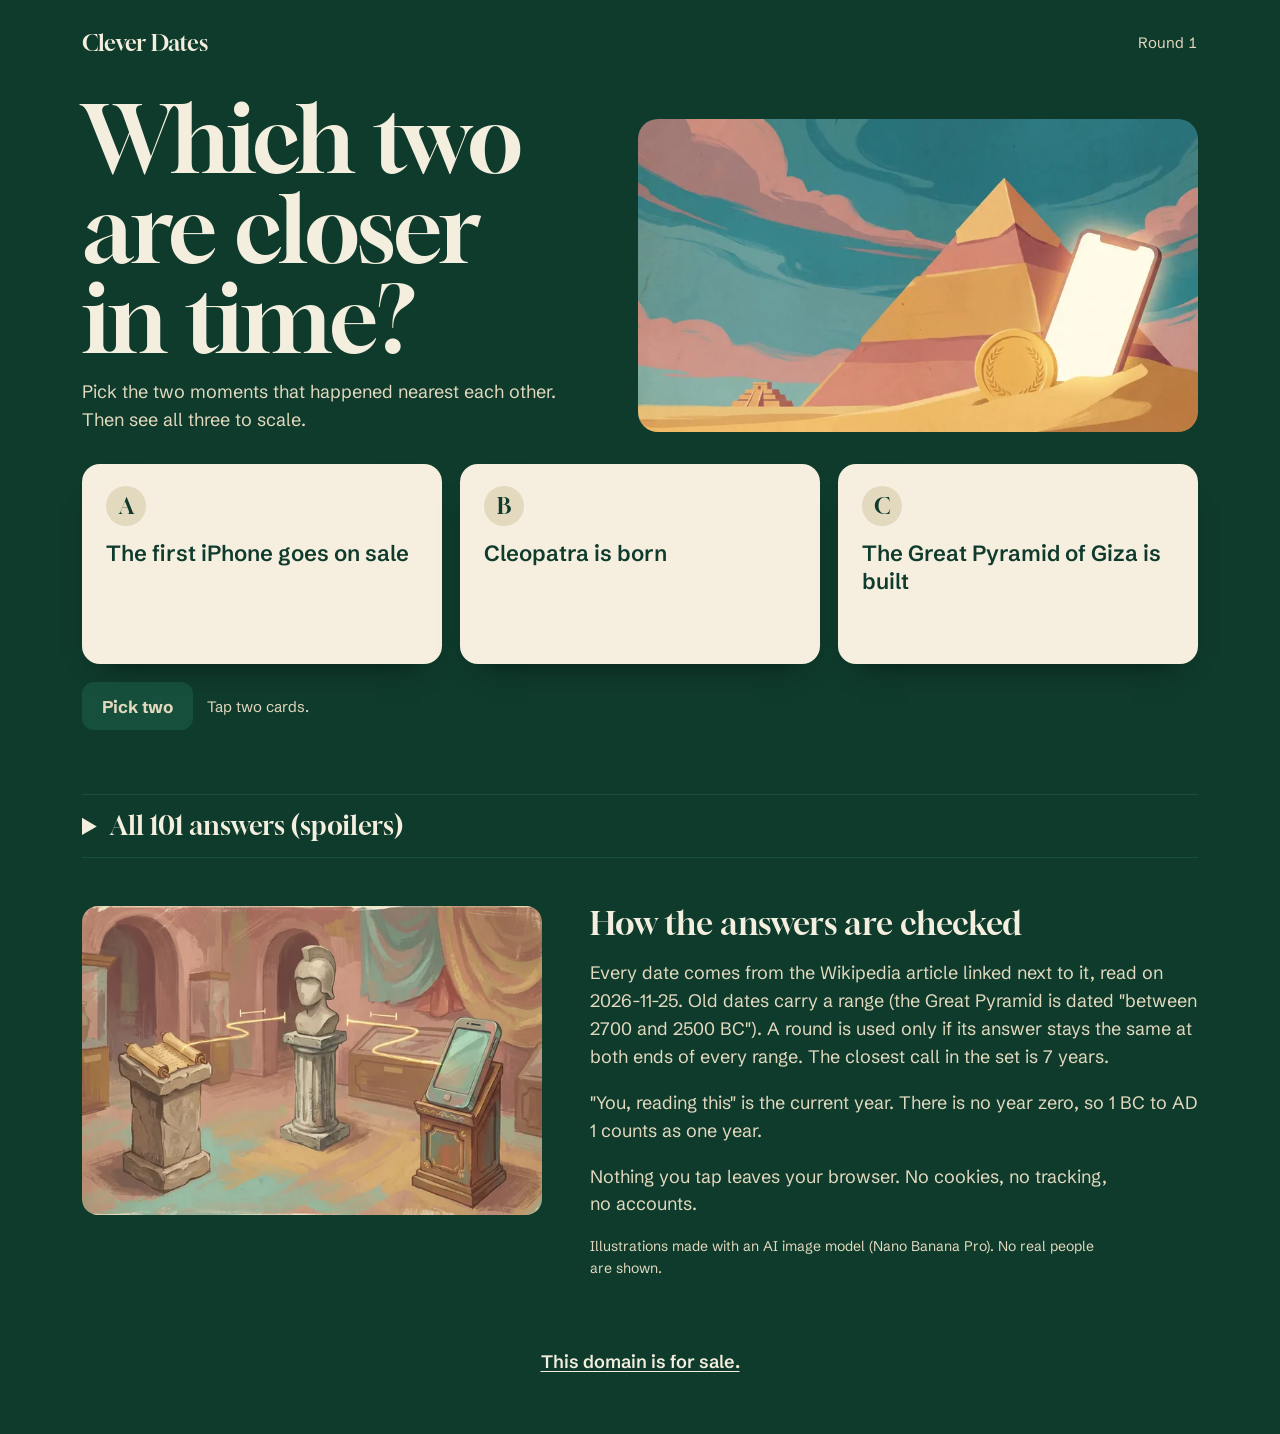
==== commit df1dbb7f: "Drop the leftover 'A preview, not yet published.' line from the footer. The page is live. For-sale l" ====
--- a/docs/index.html
+++ b/docs/index.html
@@ -3,12 +3,13 @@
 <head>
 <meta charset="utf-8">
 <meta name="viewport" content="width=device-width, initial-scale=1">
-<meta name="robots" content="noindex,nofollow">
+<link rel="canonical" href="https://closer.cleverdates.com/">
+<meta property="og:url" content="https://closer.cleverdates.com/">
 <title>Closer in time | Clever Dates</title>
 <meta name="description" content="Three moments in history. Pick the two that happened closest together, then see all three to scale.">
 <meta property="og:title" content="Bet you get this wrong: which two are closer in time?">
 <meta property="og:description" content="Three moments. Pick the two closest together. Then see them to scale.">
-<meta property="og:image" content="https://evanmack45.github.io/cleverdates-c6-preview/og.jpg">
+<meta property="og:image" content="https://closer.cleverdates.com/og.jpg">
 <meta property="og:image:width" content="1200">
 <meta property="og:image:height" content="630">
 <meta property="og:image:alt" content="A pyramid, an ancient amphora and a smartphone float in a row under a turquoise sky, joined by two gold measuring lines.">
@@ -42,7 +43,10 @@
  <div class="go"><button type="button" id="lock" class="primary" disabled>Pick two</button><p class="hint" id="hint">Tap two cards.</p></div>
  <section class="reveal" id="reveal" hidden aria-labelledby="verdict" tabindex="-1">
   <img class="ruler" src="art/ruler-800.webp" srcset="art/ruler-800.webp 800w, art/ruler-1584.webp 1584w" sizes="(min-width: 1180px) 1116px, 100vw" width="1584" height="672" loading="lazy" decoding="async" alt="">
+  <div class="verdict-row">
   <h2 id="verdict"></h2>
+  <img id="seal" src="art/seal-right-256.webp" srcset="art/seal-right-256.webp 256w, art/seal-right-512.webp 512w" sizes="96px" width="512" height="512" alt="" decoding="async" hidden>
+  </div>
   <p class="hook" id="hook"></p>
   <figure class="tl" id="tl" aria-describedby="gaps"><figcaption class="tl-cap">To scale. Bars show how sure we are of each date.</figcaption><div class="tl-plot" id="plot"></div></figure>
   <ul class="gaps" id="gaps"></ul>
@@ -57,104 +61,104 @@
  <ol class="sp"><li><p class="sp-hook">Cleopatra lived closer in time to the iPhone than to the building of the Great Pyramid.</p><p class="sp-src"><a href="https://en.wikipedia.org/wiki/IPhone_(1st_generation)" rel="noopener">The first iPhone goes on sale: 2007</a><span aria-hidden="true"> · </span><a href="https://en.wikipedia.org/wiki/Cleopatra" rel="noopener">Cleopatra is born: 70 or 69 BC</a><span aria-hidden="true"> · </span><a href="https://en.wikipedia.org/wiki/Great_Pyramid_of_Giza" rel="noopener">The Great Pyramid of Giza is built: c. 2600 BC</a></p></li>
 <li><p class="sp-hook">T. rex is closer in time to you than to Stegosaurus.</p><p class="sp-src"><a href="https://en.wikipedia.org/wiki/Stegosaurus" rel="noopener">Stegosaurus walks the Earth: 155–145 million years ago</a><span aria-hidden="true"> · </span>You, reading this: 2026<span aria-hidden="true"> · </span><a href="https://en.wikipedia.org/wiki/Tyrannosaurus" rel="noopener">Tyrannosaurus rex walks the Earth: 68–66 million years ago</a></p></li>
 <li><p class="sp-hook">Woolly mammoths were still alive when the Great Pyramid went up.</p><p class="sp-src"><a href="https://en.wikipedia.org/wiki/Woolly_mammoth" rel="noopener">The last woolly mammoths die out: c. 2000 BC (about 4,000 years ago)</a><span aria-hidden="true"> · </span><a href="https://en.wikipedia.org/wiki/Great_Pyramid_of_Giza" rel="noopener">The Great Pyramid of Giza is built: c. 2600 BC</a><span aria-hidden="true"> · </span><a href="https://en.wikipedia.org/wiki/Colosseum" rel="noopener">The Colosseum opens in Rome: AD 80</a></p></li>
-<li><p class="sp-hook">Nintendo is as old as The Starry Night.</p><p class="sp-src"><a href="https://en.wikipedia.org/wiki/Nintendo" rel="noopener">Nintendo is founded (as a playing-card maker): 1889</a><span aria-hidden="true"> · </span><a href="https://en.wikipedia.org/wiki/Super_Mario_Bros." rel="noopener">Super Mario Bros. comes out: 1985</a><span aria-hidden="true"> · </span><a href="https://en.wikipedia.org/wiki/The_Starry_Night" rel="noopener">Van Gogh paints The Starry Night: 1889</a></p></li>
-<li><p class="sp-hook">The Ottoman Empire was still around 6 years before Mickey Mouse.</p><p class="sp-src"><a href="https://en.wikipedia.org/wiki/Steamboat_Willie" rel="noopener">Mickey Mouse debuts in Steamboat Willie: 1928</a><span aria-hidden="true"> · </span><a href="https://en.wikipedia.org/wiki/Abolition_of_the_Ottoman_sultanate" rel="noopener">The Ottoman sultanate is abolished: 1922</a><span aria-hidden="true"> · </span><a href="https://en.wikipedia.org/wiki/Ottoman_Empire" rel="noopener">The Ottoman Empire is founded: c. 1299</a></p></li>
-<li><p class="sp-hook">Harvard was founded 3 years after Galileo was put on trial.</p><p class="sp-src"><a href="https://en.wikipedia.org/wiki/Harvard_University" rel="noopener">Harvard is founded: 1636</a><span aria-hidden="true"> · </span><a href="https://en.wikipedia.org/wiki/United_States_Declaration_of_Independence" rel="noopener">The US Declaration of Independence is signed: 1776</a><span aria-hidden="true"> · </span><a href="https://en.wikipedia.org/wiki/Galileo_affair" rel="noopener">Galileo is put on trial by the Inquisition: 1633</a></p></li>
+<li><p class="sp-hook">The Ottoman Empire was still around 6 years before Mickey Mouse.</p><p class="sp-src"><a href="https://en.wikipedia.org/wiki/Abolition_of_the_Ottoman_sultanate" rel="noopener">The Ottoman sultanate is abolished: 1922</a><span aria-hidden="true"> · </span><a href="https://en.wikipedia.org/wiki/Steamboat_Willie" rel="noopener">Mickey Mouse debuts in Steamboat Willie: 1928</a><span aria-hidden="true"> · </span><a href="https://en.wikipedia.org/wiki/Ottoman_Empire" rel="noopener">The Ottoman Empire is founded: c. 1299</a></p></li>
 <li><p class="sp-hook">Samurai were still fighting a year after the telephone was patented.</p><p class="sp-src"><a href="https://en.wikipedia.org/wiki/Battle_of_Sekigahara" rel="noopener">The Battle of Sekigahara: 1600</a><span aria-hidden="true"> · </span><a href="https://en.wikipedia.org/wiki/Satsuma_Rebellion" rel="noopener">The last samurai revolt (Satsuma Rebellion): 1877</a><span aria-hidden="true"> · </span><a href="https://en.wikipedia.org/wiki/Invention_of_the_telephone" rel="noopener">Bell patents the telephone: 1876</a></p></li>
-<li><p class="sp-hook">The Roman Empire (its eastern half) lasted until the age of the printing press.</p><p class="sp-src"><a href="https://en.wikipedia.org/wiki/Gutenberg_Bible" rel="noopener">The Gutenberg Bible is printed: c. 1455</a><span aria-hidden="true"> · </span><a href="https://en.wikipedia.org/wiki/Fall_of_the_Western_Roman_Empire" rel="noopener">The last Western Roman emperor is deposed: 476</a><span aria-hidden="true"> · </span><a href="https://en.wikipedia.org/wiki/Fall_of_Constantinople" rel="noopener">Constantinople falls to the Ottomans: 1453</a></p></li>
-<li><p class="sp-hook">Machu Picchu was only about 40 years old when Columbus sailed.</p><p class="sp-src"><a href="https://en.wikipedia.org/wiki/Machu_Picchu" rel="noopener">Machu Picchu is built: c. 1450</a><span aria-hidden="true"> · </span><a href="https://en.wikipedia.org/wiki/Voyages_of_Christopher_Columbus" rel="noopener">Columbus reaches the Americas: 1492</a><span aria-hidden="true"> · </span><a href="https://en.wikipedia.org/wiki/Colosseum" rel="noopener">The Colosseum opens in Rome: AD 80</a></p></li>
-<li><p class="sp-hook">The Colosseum opened one year after Pompeii was buried.</p><p class="sp-src"><a href="https://en.wikipedia.org/wiki/Colosseum" rel="noopener">The Colosseum opens in Rome: AD 80</a><span aria-hidden="true"> · </span><a href="https://en.wikipedia.org/wiki/Assassination_of_Julius_Caesar" rel="noopener">Julius Caesar is assassinated: 44 BC</a><span aria-hidden="true"> · </span><a href="https://en.wikipedia.org/wiki/Eruption_of_Mount_Vesuvius_in_79_AD" rel="noopener">Vesuvius buries Pompeii: AD 79</a></p></li>
-<li><p class="sp-hook">Vikings were in America 471 years before Columbus.</p><p class="sp-src"><a href="https://en.wikipedia.org/wiki/Battle_of_Hastings" rel="noopener">The Battle of Hastings: 1066</a><span aria-hidden="true"> · </span><a href="https://en.wikipedia.org/wiki/L%27Anse_aux_Meadows" rel="noopener">Vikings are cutting wood in Newfoundland: 1021</a><span aria-hidden="true"> · </span><a href="https://en.wikipedia.org/wiki/Voyages_of_Christopher_Columbus" rel="noopener">Columbus reaches the Americas: 1492</a></p></li>
-<li><p class="sp-hook">France still used the guillotine the year Star Wars came out.</p><p class="sp-src"><a href="https://en.wikipedia.org/wiki/Guillotine" rel="noopener">France&#39;s last execution by guillotine: 1977</a><span aria-hidden="true"> · </span><a href="https://en.wikipedia.org/wiki/Storming_of_the_Bastille" rel="noopener">The storming of the Bastille: 1789</a><span aria-hidden="true"> · </span><a href="https://en.wikipedia.org/wiki/Star_Wars_(film)" rel="noopener">Star Wars opens in cinemas: 1977</a></p></li>
-<li><p class="sp-hook">People had batteries before anyone had seen Antarctica.</p><p class="sp-src"><a href="https://en.wikipedia.org/wiki/Magellan_expedition" rel="noopener">Magellan&#39;s crew finishes the first trip around the world: 1522</a><span aria-hidden="true"> · </span><a href="https://en.wikipedia.org/wiki/Antarctica" rel="noopener">People first see Antarctica: 1820</a><span aria-hidden="true"> · </span><a href="https://en.wikipedia.org/wiki/Voltaic_pile" rel="noopener">Volta builds the first battery: 1799–1800</a></p></li>
-<li><p class="sp-hook">The Taj Mahal is younger than the Mayflower landing.</p><p class="sp-src"><a href="https://en.wikipedia.org/wiki/Taj_Mahal" rel="noopener">Work begins on the Taj Mahal: 1632</a><span aria-hidden="true"> · </span><a href="https://en.wikipedia.org/wiki/Machu_Picchu" rel="noopener">Machu Picchu is built: c. 1450</a><span aria-hidden="true"> · </span><a href="https://en.wikipedia.org/wiki/Mayflower" rel="noopener">The Mayflower lands at Plymouth: 1620</a></p></li>
-<li><p class="sp-hook">The shark family tree is older than trees.</p><p class="sp-src"><a href="https://en.wikipedia.org/wiki/Wattieza" rel="noopener">The first trees: c. 385 million years ago</a><span aria-hidden="true"> · </span><a href="https://en.wikipedia.org/wiki/Shark" rel="noopener">The earliest shark relatives swim the seas: over 420 million years ago</a><span aria-hidden="true"> · </span><a href="https://en.wikipedia.org/wiki/Tyrannosaurus" rel="noopener">Tyrannosaurus rex walks the Earth: 68–66 million years ago</a></p></li>
-<li><p class="sp-hook">Stonehenge and the Great Pyramid went up at about the same time.</p><p class="sp-src"><a href="https://en.wikipedia.org/wiki/Founding_of_Rome" rel="noopener">Rome is founded (by tradition): 753 BC</a><span aria-hidden="true"> · </span><a href="https://en.wikipedia.org/wiki/Great_Pyramid_of_Giza" rel="noopener">The Great Pyramid of Giza is built: c. 2600 BC</a><span aria-hidden="true"> · </span><a href="https://en.wikipedia.org/wiki/Stonehenge" rel="noopener">Stonehenge&#39;s big sarsen circle goes up: c. 2500 BC</a></p></li>
+<li><p class="sp-hook">The Roman Empire (its eastern half) lasted until the age of the printing press.</p><p class="sp-src"><a href="https://en.wikipedia.org/wiki/Fall_of_Constantinople" rel="noopener">Constantinople falls to the Ottomans: 1453</a><span aria-hidden="true"> · </span><a href="https://en.wikipedia.org/wiki/Fall_of_the_Western_Roman_Empire" rel="noopener">The last Western Roman emperor is deposed: 476</a><span aria-hidden="true"> · </span><a href="https://en.wikipedia.org/wiki/Gutenberg_Bible" rel="noopener">The Gutenberg Bible is printed: c. 1455</a></p></li>
+<li><p class="sp-hook">Machu Picchu was only about 40 years old when Columbus sailed.</p><p class="sp-src"><a href="https://en.wikipedia.org/wiki/Colosseum" rel="noopener">The Colosseum opens in Rome: AD 80</a><span aria-hidden="true"> · </span><a href="https://en.wikipedia.org/wiki/Machu_Picchu" rel="noopener">Machu Picchu is built: c. 1450</a><span aria-hidden="true"> · </span><a href="https://en.wikipedia.org/wiki/Voyages_of_Christopher_Columbus" rel="noopener">Columbus reaches the Americas: 1492</a></p></li>
+<li><p class="sp-hook">Vikings were in America 471 years before Columbus.</p><p class="sp-src"><a href="https://en.wikipedia.org/wiki/Battle_of_Hastings" rel="noopener">The Battle of Hastings: 1066</a><span aria-hidden="true"> · </span><a href="https://en.wikipedia.org/wiki/Voyages_of_Christopher_Columbus" rel="noopener">Columbus reaches the Americas: 1492</a><span aria-hidden="true"> · </span><a href="https://en.wikipedia.org/wiki/L%27Anse_aux_Meadows" rel="noopener">Vikings are cutting wood in Newfoundland: 1021</a></p></li>
+<li><p class="sp-hook">France still used the guillotine the year Star Wars came out.</p><p class="sp-src"><a href="https://en.wikipedia.org/wiki/Guillotine" rel="noopener">France&#39;s last execution by guillotine: 1977</a><span aria-hidden="true"> · </span><a href="https://en.wikipedia.org/wiki/Star_Wars_(film)" rel="noopener">Star Wars opens in cinemas: 1977</a><span aria-hidden="true"> · </span><a href="https://en.wikipedia.org/wiki/Storming_of_the_Bastille" rel="noopener">The storming of the Bastille: 1789</a></p></li>
+<li><p class="sp-hook">People had batteries before anyone had seen Antarctica.</p><p class="sp-src"><a href="https://en.wikipedia.org/wiki/Voltaic_pile" rel="noopener">Volta builds the first battery: 1799–1800</a><span aria-hidden="true"> · </span><a href="https://en.wikipedia.org/wiki/Magellan_expedition" rel="noopener">Magellan&#39;s crew finishes the first trip around the world: 1522</a><span aria-hidden="true"> · </span><a href="https://en.wikipedia.org/wiki/Antarctica" rel="noopener">People first see Antarctica: 1820</a></p></li>
+<li><p class="sp-hook">The Taj Mahal is younger than the Mayflower landing.</p><p class="sp-src"><a href="https://en.wikipedia.org/wiki/Mayflower" rel="noopener">The Mayflower lands at Plymouth: 1620</a><span aria-hidden="true"> · </span><a href="https://en.wikipedia.org/wiki/Taj_Mahal" rel="noopener">Work begins on the Taj Mahal: 1632</a><span aria-hidden="true"> · </span><a href="https://en.wikipedia.org/wiki/Machu_Picchu" rel="noopener">Machu Picchu is built: c. 1450</a></p></li>
+<li><p class="sp-hook">The shark family tree is older than trees.</p><p class="sp-src"><a href="https://en.wikipedia.org/wiki/Shark" rel="noopener">The earliest shark relatives swim the seas: over 420 million years ago</a><span aria-hidden="true"> · </span><a href="https://en.wikipedia.org/wiki/Tyrannosaurus" rel="noopener">Tyrannosaurus rex walks the Earth: 68–66 million years ago</a><span aria-hidden="true"> · </span><a href="https://en.wikipedia.org/wiki/Wattieza" rel="noopener">The first trees: c. 385 million years ago</a></p></li>
+<li><p class="sp-hook">Stonehenge and the Great Pyramid went up at about the same time.</p><p class="sp-src"><a href="https://en.wikipedia.org/wiki/Founding_of_Rome" rel="noopener">Rome is founded (by tradition): 753 BC</a><span aria-hidden="true"> · </span><a href="https://en.wikipedia.org/wiki/Stonehenge" rel="noopener">Stonehenge&#39;s big sarsen circle goes up: c. 2500 BC</a><span aria-hidden="true"> · </span><a href="https://en.wikipedia.org/wiki/Great_Pyramid_of_Giza" rel="noopener">The Great Pyramid of Giza is built: c. 2600 BC</a></p></li>
 <li><p class="sp-hook">The first powered flight is closer to the Civil War than to the Moon landing.</p><p class="sp-src"><a href="https://en.wikipedia.org/wiki/Wright_Flyer" rel="noopener">The Wright brothers make the first powered flight: 1903</a><span aria-hidden="true"> · </span><a href="https://en.wikipedia.org/wiki/American_Civil_War" rel="noopener">The American Civil War ends: 1865</a><span aria-hidden="true"> · </span><a href="https://en.wikipedia.org/wiki/Apollo_11" rel="noopener">Apollo 11 lands on the Moon: 1969</a></p></li>
-<li><p class="sp-hook">Stonehenge is closer in time to us than to Göbekli Tepe.</p><p class="sp-src"><a href="https://en.wikipedia.org/wiki/G%C3%B6bekli_Tepe" rel="noopener">Göbekli Tepe, the oldest known temple, is built: c. 9500 BC</a><span aria-hidden="true"> · </span>You, reading this: 2026<span aria-hidden="true"> · </span><a href="https://en.wikipedia.org/wiki/Stonehenge" rel="noopener">Stonehenge&#39;s big sarsen circle goes up: c. 2500 BC</a></p></li>
-<li><p class="sp-hook">Oreos and the Titanic are the same age.</p><p class="sp-src"><a href="https://en.wikipedia.org/wiki/Titanic" rel="noopener">The Titanic sinks: 1912</a><span aria-hidden="true"> · </span><a href="https://en.wikipedia.org/wiki/Battle_of_Gettysburg" rel="noopener">The Battle of Gettysburg: 1863</a><span aria-hidden="true"> · </span><a href="https://en.wikipedia.org/wiki/Oreo" rel="noopener">The first Oreo cookie is sold: 1912</a></p></li>
-<li><p class="sp-hook">The modern bicycle and the car showed up within a year of each other.</p><p class="sp-src"><a href="https://en.wikipedia.org/wiki/Steam_locomotive" rel="noopener">The first steam railway locomotive runs: 1804</a><span aria-hidden="true"> · </span><a href="https://en.wikipedia.org/wiki/Benz_Patent-Motorwagen" rel="noopener">Benz builds the first car: 1885–86</a><span aria-hidden="true"> · </span><a href="https://en.wikipedia.org/wiki/Safety_bicycle" rel="noopener">The modern-shape bicycle (the Rover) appears: 1885</a></p></li>
-<li><p class="sp-hook">Television is older than sliced bread.</p><p class="sp-src"><a href="https://en.wikipedia.org/wiki/Sliced_bread" rel="noopener">Sliced bread is first sold: 1928</a><span aria-hidden="true"> · </span><a href="https://en.wikipedia.org/wiki/Wright_Flyer" rel="noopener">The Wright brothers make the first powered flight: 1903</a><span aria-hidden="true"> · </span><a href="https://en.wikipedia.org/wiki/John_Logie_Baird" rel="noopener">Television is first shown to the public: 1926</a></p></li>
-<li><p class="sp-hook">Roman Egypt had a coin-operated vending machine about 1,800 years before the first modern ones in England.</p><p class="sp-src"><a href="https://en.wikipedia.org/wiki/Vending_machine" rel="noopener">The first modern coin vending machines appear in England: early 1880s</a><span aria-hidden="true"> · </span><a href="https://en.wikipedia.org/wiki/Vending_machine" rel="noopener">Hero of Alexandria describes a coin-operated vending machine: 1st century AD</a><span aria-hidden="true"> · </span><a href="https://en.wikipedia.org/wiki/G%C3%B6bekli_Tepe" rel="noopener">Göbekli Tepe, the oldest known temple, is built: c. 9500 BC</a></p></li>
-<li><p class="sp-hook">An ancient Greek computer is closer in time to ENIAC than to the Iceman.</p><p class="sp-src"><a href="https://en.wikipedia.org/wiki/%C3%96tzi" rel="noopener">Ötzi the Iceman dies in the Alps: c. 3300 BC</a><span aria-hidden="true"> · </span><a href="https://en.wikipedia.org/wiki/ENIAC" rel="noopener">ENIAC, the first general-purpose electronic computer, is finished: 1945</a><span aria-hidden="true"> · </span><a href="https://en.wikipedia.org/wiki/Antikythera_mechanism" rel="noopener">The Antikythera mechanism (an ancient Greek analog computer) is made: c. 150–100 BC</a></p></li>
+<li><p class="sp-hook">Stonehenge is closer in time to us than to Göbekli Tepe.</p><p class="sp-src"><a href="https://en.wikipedia.org/wiki/Stonehenge" rel="noopener">Stonehenge&#39;s big sarsen circle goes up: c. 2500 BC</a><span aria-hidden="true"> · </span><a href="https://en.wikipedia.org/wiki/G%C3%B6bekli_Tepe" rel="noopener">Göbekli Tepe, the oldest known temple, is built: c. 9500 BC</a><span aria-hidden="true"> · </span>You, reading this: 2026</p></li>
+<li><p class="sp-hook">Roman Egypt had a coin-operated vending machine about 1,800 years before the first modern ones in England.</p><p class="sp-src"><a href="https://en.wikipedia.org/wiki/G%C3%B6bekli_Tepe" rel="noopener">Göbekli Tepe, the oldest known temple, is built: c. 9500 BC</a><span aria-hidden="true"> · </span><a href="https://en.wikipedia.org/wiki/Vending_machine" rel="noopener">The first modern coin vending machines appear in England: early 1880s</a><span aria-hidden="true"> · </span><a href="https://en.wikipedia.org/wiki/Vending_machine" rel="noopener">Hero of Alexandria describes a coin-operated vending machine: 1st century AD</a></p></li>
+<li><p class="sp-hook">An ancient Greek computer is closer in time to ENIAC than to the Iceman.</p><p class="sp-src"><a href="https://en.wikipedia.org/wiki/Antikythera_mechanism" rel="noopener">The Antikythera mechanism (an ancient Greek analog computer) is made: c. 150–100 BC</a><span aria-hidden="true"> · </span><a href="https://en.wikipedia.org/wiki/%C3%96tzi" rel="noopener">Ötzi the Iceman dies in the Alps: c. 3300 BC</a><span aria-hidden="true"> · </span><a href="https://en.wikipedia.org/wiki/ENIAC" rel="noopener">ENIAC, the first general-purpose electronic computer, is finished: 1945</a></p></li>
 <li><p class="sp-hook">The Easter Island statues were carved after work began on Notre-Dame.</p><p class="sp-src"><a href="https://en.wikipedia.org/wiki/Moai" rel="noopener">The Easter Island statues (moai) are carved: c. 1250–1500</a><span aria-hidden="true"> · </span><a href="https://en.wikipedia.org/wiki/%C3%96tzi" rel="noopener">Ötzi the Iceman dies in the Alps: c. 3300 BC</a><span aria-hidden="true"> · </span><a href="https://en.wikipedia.org/wiki/Notre-Dame_de_Paris" rel="noopener">The first stone of Notre-Dame de Paris is laid: 1163</a></p></li>
-<li><p class="sp-hook">China&#39;s Terracotta Army is closer in time to the Moon landing than to the invention of writing.</p><p class="sp-src"><a href="https://en.wikipedia.org/wiki/Apollo_11" rel="noopener">Apollo 11 lands on the Moon: 1969</a><span aria-hidden="true"> · </span><a href="https://en.wikipedia.org/wiki/Cuneiform" rel="noopener">Cuneiform writing begins in Sumer: c. 3300 BC</a><span aria-hidden="true"> · </span><a href="https://en.wikipedia.org/wiki/Terracotta_Army" rel="noopener">China&#39;s Terracotta Army is made: c. 246–208 BC</a></p></li>
-<li><p class="sp-hook">A Japanese building firm was founded in the century after the fall of Rome, five centuries before Oxford.</p><p class="sp-src"><a href="https://en.wikipedia.org/wiki/Fall_of_the_Western_Roman_Empire" rel="noopener">The last Western Roman emperor is deposed: 476</a><span aria-hidden="true"> · </span><a href="https://en.wikipedia.org/wiki/University_of_Oxford" rel="noopener">Teaching begins at Oxford: 1096 (by 1167 at the latest)</a><span aria-hidden="true"> · </span><a href="https://en.wikipedia.org/wiki/Kong%C5%8D_Gumi" rel="noopener">Kongo Gumi, a Japanese temple-building firm, is founded: 6th century AD</a></p></li>
-<li><p class="sp-hook">Megalodon and our ancestor Lucy are close in time.</p><p class="sp-src"><a href="https://en.wikipedia.org/wiki/Tyrannosaurus" rel="noopener">Tyrannosaurus rex walks the Earth: 68–66 million years ago</a><span aria-hidden="true"> · </span><a href="https://en.wikipedia.org/wiki/Lucy_(Australopithecus)" rel="noopener">Lucy, an early human ancestor, lives in Ethiopia: 3.2 million years ago</a><span aria-hidden="true"> · </span><a href="https://en.wikipedia.org/wiki/Megalodon" rel="noopener">Megalodon goes extinct: c. 3.6 million years ago</a></p></li>
-<li><p class="sp-hook">Eyeglasses are more than 150 years older than the printing press.</p><p class="sp-src"><a href="https://en.wikipedia.org/wiki/Magna_Carta" rel="noopener">Magna Carta is sealed: 1215</a><span aria-hidden="true"> · </span><a href="https://en.wikipedia.org/wiki/Gutenberg_Bible" rel="noopener">The Gutenberg Bible is printed: c. 1455</a><span aria-hidden="true"> · </span><a href="https://en.wikipedia.org/wiki/Glasses" rel="noopener">Eyeglasses are invented in Italy: c. 1290</a></p></li>
-<li><p class="sp-hook">The flush toilet is a few years older than Hamlet.</p><p class="sp-src"><a href="https://en.wikipedia.org/wiki/Flush_toilet" rel="noopener">The first flush toilet is built in England: 1596</a><span aria-hidden="true"> · </span><a href="https://en.wikipedia.org/wiki/Fall_of_Constantinople" rel="noopener">Constantinople falls to the Ottomans: 1453</a><span aria-hidden="true"> · </span><a href="https://en.wikipedia.org/wiki/Hamlet" rel="noopener">Shakespeare writes Hamlet: c. 1600</a></p></li>
-<li><p class="sp-hook">The dodo is closer in time to the Moon landing than to the woolly mammoth.</p><p class="sp-src"><a href="https://en.wikipedia.org/wiki/Dodo" rel="noopener">The last confirmed dodo sighting: 1662</a><span aria-hidden="true"> · </span><a href="https://en.wikipedia.org/wiki/Apollo_11" rel="noopener">Apollo 11 lands on the Moon: 1969</a><span aria-hidden="true"> · </span><a href="https://en.wikipedia.org/wiki/Woolly_mammoth" rel="noopener">The last woolly mammoths die out: c. 2000 BC (about 4,000 years ago)</a></p></li>
-<li><p class="sp-hook">Oxford was teaching more than 150 years before the Aztecs founded Tenochtitlan.</p><p class="sp-src"><a href="https://en.wikipedia.org/wiki/Tenochtitlan" rel="noopener">The Aztecs found their capital, Tenochtitlan: 1325</a><span aria-hidden="true"> · </span><a href="https://en.wikipedia.org/wiki/Battle_of_Hastings" rel="noopener">The Battle of Hastings: 1066</a><span aria-hidden="true"> · </span><a href="https://en.wikipedia.org/wiki/University_of_Oxford" rel="noopener">Teaching begins at Oxford: 1096 (by 1167 at the latest)</a></p></li>
-<li><p class="sp-hook">Concorde started flying passengers the year a probe first landed on Mars.</p><p class="sp-src"><a href="https://en.wikipedia.org/wiki/Viking_1" rel="noopener">Viking 1 lands on Mars: 1976</a><span aria-hidden="true"> · </span><a href="https://en.wikipedia.org/wiki/Concorde" rel="noopener">Concorde starts carrying passengers: 1976</a><span aria-hidden="true"> · </span><a href="https://en.wikipedia.org/wiki/Wright_Flyer" rel="noopener">The Wright brothers make the first powered flight: 1903</a></p></li>
-<li><p class="sp-hook">Smallpox was wiped out the year Pac-Man came out.</p><p class="sp-src"><a href="https://en.wikipedia.org/wiki/Smallpox" rel="noopener">Smallpox is declared wiped out: 1980</a><span aria-hidden="true"> · </span><a href="https://en.wikipedia.org/wiki/Smallpox_vaccine" rel="noopener">The first vaccine (for smallpox): 1796</a><span aria-hidden="true"> · </span><a href="https://en.wikipedia.org/wiki/Pac-Man" rel="noopener">Pac-Man comes out: 1980</a></p></li>
-<li><p class="sp-hook">The last cuneiform tablet is closer to us than to the first.</p><p class="sp-src"><a href="https://en.wikipedia.org/wiki/Cuneiform" rel="noopener">Cuneiform writing begins in Sumer: c. 3300 BC</a><span aria-hidden="true"> · </span><a href="https://en.wikipedia.org/wiki/Cuneiform" rel="noopener">The last known cuneiform tablet is written: AD 75–80</a><span aria-hidden="true"> · </span>You, reading this: 2026</p></li>
-<li><p class="sp-hook">A tree alive today is older than the Great Pyramid.</p><p class="sp-src"><a href="https://en.wikipedia.org/wiki/Great_Pyramid_of_Giza" rel="noopener">The Great Pyramid of Giza is built: c. 2600 BC</a><span aria-hidden="true"> · </span><a href="https://en.wikipedia.org/wiki/Founding_of_Rome" rel="noopener">Rome is founded (by tradition): 753 BC</a><span aria-hidden="true"> · </span><a href="https://en.wikipedia.org/wiki/Methuselah_(pine_tree)" rel="noopener">Methuselah, a bristlecone pine still alive today, sprouts: c. 2833 BC</a></p></li>
-<li><p class="sp-hook">Barbie is as old as the 50-state United States.</p><p class="sp-src"><a href="https://en.wikipedia.org/wiki/Hawaii_Admission_Act" rel="noopener">Hawaii becomes the 50th US state: 1959</a><span aria-hidden="true"> · </span><a href="https://en.wikipedia.org/wiki/Barbie" rel="noopener">Barbie goes on sale: 1959</a><span aria-hidden="true"> · </span><a href="https://en.wikipedia.org/wiki/Alaska_Purchase" rel="noopener">The US buys Alaska from Russia: 1867</a></p></li>
-<li><p class="sp-hook">The last Tasmanian tiger died 33 years before the Moon landing.</p><p class="sp-src"><a href="https://en.wikipedia.org/wiki/Dodo" rel="noopener">The last confirmed dodo sighting: 1662</a><span aria-hidden="true"> · </span><a href="https://en.wikipedia.org/wiki/Thylacine" rel="noopener">The last known Tasmanian tiger dies: 1936</a><span aria-hidden="true"> · </span><a href="https://en.wikipedia.org/wiki/Apollo_11" rel="noopener">Apollo 11 lands on the Moon: 1969</a></p></li>
+<li><p class="sp-hook">China&#39;s Terracotta Army is closer in time to the Moon landing than to the invention of writing.</p><p class="sp-src"><a href="https://en.wikipedia.org/wiki/Terracotta_Army" rel="noopener">China&#39;s Terracotta Army is made: c. 246–208 BC</a><span aria-hidden="true"> · </span><a href="https://en.wikipedia.org/wiki/Apollo_11" rel="noopener">Apollo 11 lands on the Moon: 1969</a><span aria-hidden="true"> · </span><a href="https://en.wikipedia.org/wiki/Cuneiform" rel="noopener">Cuneiform writing begins in Sumer: c. 3300 BC</a></p></li>
+<li><p class="sp-hook">A Japanese building firm was founded in the century after the fall of Rome, five centuries before Oxford.</p><p class="sp-src"><a href="https://en.wikipedia.org/wiki/University_of_Oxford" rel="noopener">Teaching begins at Oxford: 1096 (by 1167 at the latest)</a><span aria-hidden="true"> · </span><a href="https://en.wikipedia.org/wiki/Fall_of_the_Western_Roman_Empire" rel="noopener">The last Western Roman emperor is deposed: 476</a><span aria-hidden="true"> · </span><a href="https://en.wikipedia.org/wiki/Kong%C5%8D_Gumi" rel="noopener">Kongo Gumi, a Japanese temple-building firm, is founded: 6th century AD</a></p></li>
+<li><p class="sp-hook">Megalodon and our ancestor Lucy are close in time.</p><p class="sp-src"><a href="https://en.wikipedia.org/wiki/Lucy_(Australopithecus)" rel="noopener">Lucy, an early human ancestor, lives in Ethiopia: 3.2 million years ago</a><span aria-hidden="true"> · </span><a href="https://en.wikipedia.org/wiki/Tyrannosaurus" rel="noopener">Tyrannosaurus rex walks the Earth: 68–66 million years ago</a><span aria-hidden="true"> · </span><a href="https://en.wikipedia.org/wiki/Megalodon" rel="noopener">Megalodon goes extinct: c. 3.6 million years ago</a></p></li>
+<li><p class="sp-hook">Eyeglasses are more than 150 years older than the printing press.</p><p class="sp-src"><a href="https://en.wikipedia.org/wiki/Magna_Carta" rel="noopener">Magna Carta is sealed: 1215</a><span aria-hidden="true"> · </span><a href="https://en.wikipedia.org/wiki/Glasses" rel="noopener">Eyeglasses are invented in Italy: c. 1290</a><span aria-hidden="true"> · </span><a href="https://en.wikipedia.org/wiki/Gutenberg_Bible" rel="noopener">The Gutenberg Bible is printed: c. 1455</a></p></li>
+<li><p class="sp-hook">The dodo is closer in time to the Moon landing than to the woolly mammoth.</p><p class="sp-src"><a href="https://en.wikipedia.org/wiki/Woolly_mammoth" rel="noopener">The last woolly mammoths die out: c. 2000 BC (about 4,000 years ago)</a><span aria-hidden="true"> · </span><a href="https://en.wikipedia.org/wiki/Apollo_11" rel="noopener">Apollo 11 lands on the Moon: 1969</a><span aria-hidden="true"> · </span><a href="https://en.wikipedia.org/wiki/Dodo" rel="noopener">The last confirmed dodo sighting: 1662</a></p></li>
+<li><p class="sp-hook">The last cuneiform tablet is closer to us than to the first.</p><p class="sp-src"><a href="https://en.wikipedia.org/wiki/Cuneiform" rel="noopener">The last known cuneiform tablet is written: AD 75–80</a><span aria-hidden="true"> · </span>You, reading this: 2026<span aria-hidden="true"> · </span><a href="https://en.wikipedia.org/wiki/Cuneiform" rel="noopener">Cuneiform writing begins in Sumer: c. 3300 BC</a></p></li>
+<li><p class="sp-hook">A tree alive today is older than the Great Pyramid.</p><p class="sp-src"><a href="https://en.wikipedia.org/wiki/Founding_of_Rome" rel="noopener">Rome is founded (by tradition): 753 BC</a><span aria-hidden="true"> · </span><a href="https://en.wikipedia.org/wiki/Great_Pyramid_of_Giza" rel="noopener">The Great Pyramid of Giza is built: c. 2600 BC</a><span aria-hidden="true"> · </span><a href="https://en.wikipedia.org/wiki/Methuselah_(pine_tree)" rel="noopener">Methuselah, a bristlecone pine still alive today, sprouts: c. 2833 BC</a></p></li>
+<li><p class="sp-hook">The last Tasmanian tiger died 33 years before the Moon landing.</p><p class="sp-src"><a href="https://en.wikipedia.org/wiki/Apollo_11" rel="noopener">Apollo 11 lands on the Moon: 1969</a><span aria-hidden="true"> · </span><a href="https://en.wikipedia.org/wiki/Dodo" rel="noopener">The last confirmed dodo sighting: 1662</a><span aria-hidden="true"> · </span><a href="https://en.wikipedia.org/wiki/Thylacine" rel="noopener">The last known Tasmanian tiger dies: 1936</a></p></li>
 <li><p class="sp-hook">People first stood on Everest the year DNA&#39;s shape was published.</p><p class="sp-src"><a href="https://en.wikipedia.org/wiki/On_the_Origin_of_Species" rel="noopener">Darwin publishes On the Origin of Species: 1859</a><span aria-hidden="true"> · </span><a href="https://en.wikipedia.org/wiki/Nucleic_acid_double_helix" rel="noopener">The shape of DNA (the double helix) is published: 1953</a><span aria-hidden="true"> · </span><a href="https://en.wikipedia.org/wiki/1953_British_Mount_Everest_expedition" rel="noopener">First people on top of Everest: 1953</a></p></li>
 <li><p class="sp-hook">Mansa Musa of Mali made his pilgrimage to Mecca within a year of the Aztecs founding Tenochtitlan.</p><p class="sp-src"><a href="https://en.wikipedia.org/wiki/Tenochtitlan" rel="noopener">The Aztecs found their capital, Tenochtitlan: 1325</a><span aria-hidden="true"> · </span><a href="https://en.wikipedia.org/wiki/Voyages_of_Christopher_Columbus" rel="noopener">Columbus reaches the Americas: 1492</a><span aria-hidden="true"> · </span><a href="https://en.wikipedia.org/wiki/Mansa_Musa" rel="noopener">Mansa Musa of Mali makes his pilgrimage to Mecca: 1324</a></p></li>
-<li><p class="sp-hook">The rock churches of Lalibela in Ethiopia were being carved in Genghis Khan&#39;s day.</p><p class="sp-src"><a href="https://en.wikipedia.org/wiki/Genghis_Khan" rel="noopener">Genghis Khan is proclaimed ruler of the Mongols: 1206</a><span aria-hidden="true"> · </span><a href="https://en.wikipedia.org/wiki/Lalibela" rel="noopener">The rock-hewn churches of Lalibela are carved: during the reign of King Lalibela, c. 1181–1221</a><span aria-hidden="true"> · </span><a href="https://en.wikipedia.org/wiki/Battle_of_Hastings" rel="noopener">The Battle of Hastings: 1066</a></p></li>
-<li><p class="sp-hook">A university opened in Fez, Morocco, about 60 years after Charlemagne became emperor.</p><p class="sp-src"><a href="https://en.wikipedia.org/wiki/University_of_Oxford" rel="noopener">Teaching begins at Oxford: 1096 (by 1167 at the latest)</a><span aria-hidden="true"> · </span><a href="https://en.wikipedia.org/wiki/University_of_al-Qarawiyyin" rel="noopener">The University of al-Qarawiyyin opens in Fez: 859</a><span aria-hidden="true"> · </span><a href="https://en.wikipedia.org/wiki/Charlemagne" rel="noopener">Charlemagne is crowned emperor in Rome: 800</a></p></li>
-<li><p class="sp-hook">Tutankhamun&#39;s tomb was found the same year the Ottoman sultanate ended.</p><p class="sp-src"><a href="https://en.wikipedia.org/wiki/Nintendo" rel="noopener">Nintendo is founded (as a playing-card maker): 1889</a><span aria-hidden="true"> · </span><a href="https://en.wikipedia.org/wiki/Tutankhamun" rel="noopener">Tutankhamun&#39;s tomb is found: 1922</a><span aria-hidden="true"> · </span><a href="https://en.wikipedia.org/wiki/Abolition_of_the_Ottoman_sultanate" rel="noopener">The Ottoman sultanate is abolished: 1922</a></p></li>
-<li><p class="sp-hook">The Suez Canal opened the same year Mendeleev published the periodic table.</p><p class="sp-src"><a href="https://en.wikipedia.org/wiki/Periodic_table" rel="noopener">Mendeleev publishes his periodic table: 1869</a><span aria-hidden="true"> · </span><a href="https://en.wikipedia.org/wiki/Hawaii_Admission_Act" rel="noopener">Hawaii becomes the 50th US state: 1959</a><span aria-hidden="true"> · </span><a href="https://en.wikipedia.org/wiki/Suez_Canal" rel="noopener">The Suez Canal opens: 1869</a></p></li>
-<li><p class="sp-hook">Ethiopia beat Italy at Adwa the same year the modern Olympics began.</p><p class="sp-src"><a href="https://en.wikipedia.org/wiki/Battle_of_Adwa" rel="noopener">Ethiopia beats Italy at the Battle of Adwa: 1896</a><span aria-hidden="true"> · </span><a href="https://en.wikipedia.org/wiki/1896_Summer_Olympics" rel="noopener">The first modern Olympic Games open in Athens: 1896</a><span aria-hidden="true"> · </span><a href="https://en.wikipedia.org/wiki/Dodo" rel="noopener">The last confirmed dodo sighting: 1662</a></p></li>
-<li><p class="sp-hook">Ghana became independent the same year Sputnik went up.</p><p class="sp-src"><a href="https://en.wikipedia.org/wiki/Pac-Man" rel="noopener">Pac-Man comes out: 1980</a><span aria-hidden="true"> · </span><a href="https://en.wikipedia.org/wiki/Sputnik_1" rel="noopener">Sputnik 1 is launched: 1957</a><span aria-hidden="true"> · </span><a href="https://en.wikipedia.org/wiki/Ghana" rel="noopener">Ghana becomes independent: 1957</a></p></li>
-<li><p class="sp-hook">Kilimanjaro was first climbed the same year Van Gogh painted The Starry Night.</p><p class="sp-src"><a href="https://en.wikipedia.org/wiki/The_Starry_Night" rel="noopener">Van Gogh paints The Starry Night: 1889</a><span aria-hidden="true"> · </span><a href="https://en.wikipedia.org/wiki/Mount_Kilimanjaro" rel="noopener">The first recorded climb of Mount Kilimanjaro: 1889</a><span aria-hidden="true"> · </span><a href="https://en.wikipedia.org/wiki/Barbie" rel="noopener">Barbie goes on sale: 1959</a></p></li>
-<li><p class="sp-hook">Kings from Kush ruled Egypt about when Rome was supposedly founded.</p><p class="sp-src"><a href="https://en.wikipedia.org/wiki/Twenty-fifth_Dynasty_of_Egypt" rel="noopener">Kings from Kush (Sudan) begin ruling Egypt: 744 BC</a><span aria-hidden="true"> · </span><a href="https://en.wikipedia.org/wiki/Cuneiform" rel="noopener">The last known cuneiform tablet is written: AD 75–80</a><span aria-hidden="true"> · </span><a href="https://en.wikipedia.org/wiki/Founding_of_Rome" rel="noopener">Rome is founded (by tradition): 753 BC</a></p></li>
-<li><p class="sp-hook">The Ishango bone, a tally stick from Central Africa, is closer in time to the Lascaux paintings than to the first writing.</p><p class="sp-src"><a href="https://en.wikipedia.org/wiki/Cuneiform" rel="noopener">Cuneiform writing begins in Sumer: c. 3300 BC</a><span aria-hidden="true"> · </span><a href="https://en.wikipedia.org/wiki/Lascaux" rel="noopener">Lascaux Cave is painted: c. 22,000–17,000 years ago</a><span aria-hidden="true"> · </span><a href="https://en.wikipedia.org/wiki/Ishango_bone" rel="noopener">The Ishango bone, a tally stick, is carved in Central Africa: c. 20,000–18,000 BC</a></p></li>
-<li><p class="sp-hook">People reached Australia closer in time to the Chauvet cave painters than to the oldest known Homo sapiens fossils.</p><p class="sp-src"><a href="https://en.wikipedia.org/wiki/Madjedbebe" rel="noopener">People are already living at Madjedbebe, Australia: c. 65,000 years ago</a><span aria-hidden="true"> · </span><a href="https://en.wikipedia.org/wiki/Jebel_Irhoud" rel="noopener">The oldest known Homo sapiens fossils (Jebel Irhoud, Morocco): c. 300,000 years ago</a><span aria-hidden="true"> · </span><a href="https://en.wikipedia.org/wiki/Chauvet_Cave" rel="noopener">Painters decorate Chauvet Cave in France: c. 36,000 years ago</a></p></li>
-<li><p class="sp-hook">Göbekli Tepe was built as the last ice age was ending, thousands of years after Lascaux.</p><p class="sp-src"><a href="https://en.wikipedia.org/wiki/Holocene" rel="noopener">The last ice age ends: c. 11,700 years ago</a><span aria-hidden="true"> · </span><a href="https://en.wikipedia.org/wiki/G%C3%B6bekli_Tepe" rel="noopener">Göbekli Tepe, the oldest known temple, is built: c. 9500 BC</a><span aria-hidden="true"> · </span><a href="https://en.wikipedia.org/wiki/Lascaux" rel="noopener">Lascaux Cave is painted: c. 22,000–17,000 years ago</a></p></li>
-<li><p class="sp-hook">Earth is closer in time to today than to the Big Bang.</p><p class="sp-src"><a href="https://en.wikipedia.org/wiki/Big_Bang" rel="noopener">The Big Bang: 13.8 billion years ago</a><span aria-hidden="true"> · </span>You, reading this: 2026<span aria-hidden="true"> · </span><a href="https://en.wikipedia.org/wiki/Age_of_Earth" rel="noopener">Earth forms: 4.54 billion years ago</a></p></li>
+<li><p class="sp-hook">The rock churches of Lalibela in Ethiopia were being carved in Genghis Khan&#39;s day.</p><p class="sp-src"><a href="https://en.wikipedia.org/wiki/Lalibela" rel="noopener">The rock-hewn churches of Lalibela are carved: during the reign of King Lalibela, c. 1181–1221</a><span aria-hidden="true"> · </span><a href="https://en.wikipedia.org/wiki/Battle_of_Hastings" rel="noopener">The Battle of Hastings: 1066</a><span aria-hidden="true"> · </span><a href="https://en.wikipedia.org/wiki/Genghis_Khan" rel="noopener">Genghis Khan is proclaimed ruler of the Mongols: 1206</a></p></li>
+<li><p class="sp-hook">A university opened in Fez, Morocco, about 60 years after Charlemagne became emperor.</p><p class="sp-src"><a href="https://en.wikipedia.org/wiki/University_of_al-Qarawiyyin" rel="noopener">The University of al-Qarawiyyin opens in Fez: 859</a><span aria-hidden="true"> · </span><a href="https://en.wikipedia.org/wiki/Charlemagne" rel="noopener">Charlemagne is crowned emperor in Rome: 800</a><span aria-hidden="true"> · </span><a href="https://en.wikipedia.org/wiki/University_of_Oxford" rel="noopener">Teaching begins at Oxford: 1096 (by 1167 at the latest)</a></p></li>
+<li><p class="sp-hook">Tutankhamun&#39;s tomb was found the same year the Ottoman sultanate ended.</p><p class="sp-src"><a href="https://en.wikipedia.org/wiki/Nintendo" rel="noopener">Nintendo is founded (as a playing-card maker): 1889</a><span aria-hidden="true"> · </span><a href="https://en.wikipedia.org/wiki/Abolition_of_the_Ottoman_sultanate" rel="noopener">The Ottoman sultanate is abolished: 1922</a><span aria-hidden="true"> · </span><a href="https://en.wikipedia.org/wiki/Tutankhamun" rel="noopener">Tutankhamun&#39;s tomb is found: 1922</a></p></li>
+<li><p class="sp-hook">Ethiopia beat Italy at Adwa the same year the modern Olympics began.</p><p class="sp-src"><a href="https://en.wikipedia.org/wiki/1896_Summer_Olympics" rel="noopener">The first modern Olympic Games open in Athens: 1896</a><span aria-hidden="true"> · </span><a href="https://en.wikipedia.org/wiki/Battle_of_Adwa" rel="noopener">Ethiopia beats Italy at the Battle of Adwa: 1896</a><span aria-hidden="true"> · </span><a href="https://en.wikipedia.org/wiki/Dodo" rel="noopener">The last confirmed dodo sighting: 1662</a></p></li>
+<li><p class="sp-hook">Ghana became independent the same year Sputnik went up.</p><p class="sp-src"><a href="https://en.wikipedia.org/wiki/Ghana" rel="noopener">Ghana becomes independent: 1957</a><span aria-hidden="true"> · </span><a href="https://en.wikipedia.org/wiki/Pac-Man" rel="noopener">Pac-Man comes out: 1980</a><span aria-hidden="true"> · </span><a href="https://en.wikipedia.org/wiki/Sputnik_1" rel="noopener">Sputnik 1 is launched: 1957</a></p></li>
+<li><p class="sp-hook">Kings from Kush ruled Egypt about when Rome was supposedly founded.</p><p class="sp-src"><a href="https://en.wikipedia.org/wiki/Founding_of_Rome" rel="noopener">Rome is founded (by tradition): 753 BC</a><span aria-hidden="true"> · </span><a href="https://en.wikipedia.org/wiki/Twenty-fifth_Dynasty_of_Egypt" rel="noopener">Kings from Kush (Sudan) begin ruling Egypt: 744 BC</a><span aria-hidden="true"> · </span><a href="https://en.wikipedia.org/wiki/Cuneiform" rel="noopener">The last known cuneiform tablet is written: AD 75–80</a></p></li>
+<li><p class="sp-hook">The Ishango bone, a tally stick from Central Africa, is closer in time to the Lascaux paintings than to the first writing.</p><p class="sp-src"><a href="https://en.wikipedia.org/wiki/Lascaux" rel="noopener">Lascaux Cave is painted: c. 22,000–17,000 years ago</a><span aria-hidden="true"> · </span><a href="https://en.wikipedia.org/wiki/Cuneiform" rel="noopener">Cuneiform writing begins in Sumer: c. 3300 BC</a><span aria-hidden="true"> · </span><a href="https://en.wikipedia.org/wiki/Ishango_bone" rel="noopener">The Ishango bone, a tally stick, is carved in Central Africa: c. 20,000–18,000 BC</a></p></li>
+<li><p class="sp-hook">People reached Australia closer in time to the Chauvet cave painters than to the oldest known Homo sapiens fossils.</p><p class="sp-src"><a href="https://en.wikipedia.org/wiki/Madjedbebe" rel="noopener">People are already living at Madjedbebe, Australia: c. 65,000 years ago</a><span aria-hidden="true"> · </span><a href="https://en.wikipedia.org/wiki/Chauvet_Cave" rel="noopener">Painters decorate Chauvet Cave in France: c. 36,000 years ago</a><span aria-hidden="true"> · </span><a href="https://en.wikipedia.org/wiki/Jebel_Irhoud" rel="noopener">The oldest known Homo sapiens fossils (Jebel Irhoud, Morocco): c. 300,000 years ago</a></p></li>
+<li><p class="sp-hook">Göbekli Tepe was built as the last ice age was ending, thousands of years after Lascaux.</p><p class="sp-src"><a href="https://en.wikipedia.org/wiki/Lascaux" rel="noopener">Lascaux Cave is painted: c. 22,000–17,000 years ago</a><span aria-hidden="true"> · </span><a href="https://en.wikipedia.org/wiki/Holocene" rel="noopener">The last ice age ends: c. 11,700 years ago</a><span aria-hidden="true"> · </span><a href="https://en.wikipedia.org/wiki/G%C3%B6bekli_Tepe" rel="noopener">Göbekli Tepe, the oldest known temple, is built: c. 9500 BC</a></p></li>
+<li><p class="sp-hook">Earth is closer in time to today than to the Big Bang.</p><p class="sp-src">You, reading this: 2026<span aria-hidden="true"> · </span><a href="https://en.wikipedia.org/wiki/Age_of_Earth" rel="noopener">Earth forms: 4.54 billion years ago</a><span aria-hidden="true"> · </span><a href="https://en.wikipedia.org/wiki/Big_Bang" rel="noopener">The Big Bang: 13.8 billion years ago</a></p></li>
 <li><p class="sp-hook">The Iceman died around the time writing was invented in Sumer.</p><p class="sp-src"><a href="https://en.wikipedia.org/wiki/Cuneiform" rel="noopener">Cuneiform writing begins in Sumer: c. 3300 BC</a><span aria-hidden="true"> · </span><a href="https://en.wikipedia.org/wiki/Founding_of_Rome" rel="noopener">Rome is founded (by tradition): 753 BC</a><span aria-hidden="true"> · </span><a href="https://en.wikipedia.org/wiki/%C3%96tzi" rel="noopener">Ötzi the Iceman dies in the Alps: c. 3300 BC</a></p></li>
-<li><p class="sp-hook">Cockroaches are closer in time to the first trees than to Stegosaurus.</p><p class="sp-src"><a href="https://en.wikipedia.org/wiki/Wattieza" rel="noopener">The first trees: c. 385 million years ago</a><span aria-hidden="true"> · </span><a href="https://en.wikipedia.org/wiki/Stegosaurus" rel="noopener">Stegosaurus walks the Earth: 155–145 million years ago</a><span aria-hidden="true"> · </span><a href="https://en.wikipedia.org/wiki/Cockroach" rel="noopener">The ancestors of cockroaches appear: c. 320 million years ago</a></p></li>
-<li><p class="sp-hook">Korea printed a book with movable metal type 78 years before Gutenberg&#39;s Bible.</p><p class="sp-src"><a href="https://en.wikipedia.org/wiki/Jikji" rel="noopener">Korea prints Jikji, the oldest surviving book printed with movable metal type: 1377</a><span aria-hidden="true"> · </span><a href="https://en.wikipedia.org/wiki/Domesday_Book" rel="noopener">The Domesday Book is compiled in England: 1086</a><span aria-hidden="true"> · </span><a href="https://en.wikipedia.org/wiki/Gutenberg_Bible" rel="noopener">The Gutenberg Bible is printed: c. 1455</a></p></li>
-<li><p class="sp-hook">The Inca Empire began expanding in the same decade King Sejong gave Korea its alphabet.</p><p class="sp-src"><a href="https://en.wikipedia.org/wiki/Inca_Empire" rel="noopener">The Inca Empire begins to expand: 1438</a><span aria-hidden="true"> · </span><a href="https://en.wikipedia.org/wiki/Notre-Dame_de_Paris" rel="noopener">The first stone of Notre-Dame de Paris is laid: 1163</a><span aria-hidden="true"> · </span><a href="https://en.wikipedia.org/wiki/Hangul" rel="noopener">King Sejong creates Hangul, the Korean alphabet: 1443–1446</a></p></li>
+<li><p class="sp-hook">Cockroaches are closer in time to the first trees than to Stegosaurus.</p><p class="sp-src"><a href="https://en.wikipedia.org/wiki/Wattieza" rel="noopener">The first trees: c. 385 million years ago</a><span aria-hidden="true"> · </span><a href="https://en.wikipedia.org/wiki/Cockroach" rel="noopener">The ancestors of cockroaches appear: c. 320 million years ago</a><span aria-hidden="true"> · </span><a href="https://en.wikipedia.org/wiki/Stegosaurus" rel="noopener">Stegosaurus walks the Earth: 155–145 million years ago</a></p></li>
+<li><p class="sp-hook">Korea printed a book with movable metal type 78 years before Gutenberg&#39;s Bible.</p><p class="sp-src"><a href="https://en.wikipedia.org/wiki/Domesday_Book" rel="noopener">The Domesday Book is compiled in England: 1086</a><span aria-hidden="true"> · </span><a href="https://en.wikipedia.org/wiki/Jikji" rel="noopener">Korea prints Jikji, the oldest surviving book printed with movable metal type: 1377</a><span aria-hidden="true"> · </span><a href="https://en.wikipedia.org/wiki/Gutenberg_Bible" rel="noopener">The Gutenberg Bible is printed: c. 1455</a></p></li>
+<li><p class="sp-hook">The Inca Empire began expanding in the same decade King Sejong gave Korea its alphabet.</p><p class="sp-src"><a href="https://en.wikipedia.org/wiki/Notre-Dame_de_Paris" rel="noopener">The first stone of Notre-Dame de Paris is laid: 1163</a><span aria-hidden="true"> · </span><a href="https://en.wikipedia.org/wiki/Hangul" rel="noopener">King Sejong creates Hangul, the Korean alphabet: 1443–1446</a><span aria-hidden="true"> · </span><a href="https://en.wikipedia.org/wiki/Inca_Empire" rel="noopener">The Inca Empire begins to expand: 1438</a></p></li>
 <li><p class="sp-hook">Genghis Khan became ruler of the Mongols 9 years before Magna Carta.</p><p class="sp-src"><a href="https://en.wikipedia.org/wiki/Magna_Carta" rel="noopener">Magna Carta is sealed: 1215</a><span aria-hidden="true"> · </span><a href="https://en.wikipedia.org/wiki/Fall_of_Constantinople" rel="noopener">Constantinople falls to the Ottomans: 1453</a><span aria-hidden="true"> · </span><a href="https://en.wikipedia.org/wiki/Genghis_Khan" rel="noopener">Genghis Khan is proclaimed ruler of the Mongols: 1206</a></p></li>
-<li><p class="sp-hook">Zheng He&#39;s first treasure fleet sailed 15 years before the Forbidden City was finished.</p><p class="sp-src"><a href="https://en.wikipedia.org/wiki/Forbidden_City" rel="noopener">The Forbidden City is completed in Beijing: 1420</a><span aria-hidden="true"> · </span><a href="https://en.wikipedia.org/wiki/Magellan_expedition" rel="noopener">Magellan&#39;s crew finishes the first trip around the world: 1522</a><span aria-hidden="true"> · </span><a href="https://en.wikipedia.org/wiki/Zheng_He" rel="noopener">Zheng He&#39;s first treasure fleet sails: 1405</a></p></li>
-<li><p class="sp-hook">Angkor Wat and Notre-Dame were built within decades of each other.</p><p class="sp-src"><a href="https://en.wikipedia.org/wiki/Notre-Dame_de_Paris" rel="noopener">The first stone of Notre-Dame de Paris is laid: 1163</a><span aria-hidden="true"> · </span><a href="https://en.wikipedia.org/wiki/Angkor_Wat" rel="noopener">Angkor Wat is built in Cambodia: c. 1113–1150</a><span aria-hidden="true"> · </span><a href="https://en.wikipedia.org/wiki/Hamlet" rel="noopener">Shakespeare writes Hamlet: c. 1600</a></p></li>
-<li><p class="sp-hook">Avicenna finished The Canon of Medicine within about 25 years of the writing of The Tale of Genji.</p><p class="sp-src"><a href="https://en.wikipedia.org/wiki/Domesday_Book" rel="noopener">The Domesday Book is compiled in England: 1086</a><span aria-hidden="true"> · </span><a href="https://en.wikipedia.org/wiki/The_Canon_of_Medicine" rel="noopener">Avicenna finishes The Canon of Medicine: 1025</a><span aria-hidden="true"> · </span><a href="https://en.wikipedia.org/wiki/The_Tale_of_Genji" rel="noopener">Murasaki Shikibu writes The Tale of Genji: early 11th century</a></p></li>
-<li><p class="sp-hook">The book that gave us the word &quot;algebra&quot; came about 20 years after Charlemagne became emperor.</p><p class="sp-src"><a href="https://en.wikipedia.org/wiki/Charlemagne" rel="noopener">Charlemagne is crowned emperor in Rome: 800</a><span aria-hidden="true"> · </span><a href="https://en.wikipedia.org/wiki/Magna_Carta" rel="noopener">Magna Carta is sealed: 1215</a><span aria-hidden="true"> · </span><a href="https://en.wikipedia.org/wiki/The_Compendious_Book_on_Calculation_by_Completion_and_Balancing" rel="noopener">Al-Khwarizmi writes the book that gives us the word &quot;algebra&quot;: c. 820</a></p></li>
-<li><p class="sp-hook">Persepolis was begun about nine years before Rome became a republic.</p><p class="sp-src"><a href="https://en.wikipedia.org/wiki/Roman_Republic" rel="noopener">Rome becomes a republic: 509 BC</a><span aria-hidden="true"> · </span><a href="https://en.wikipedia.org/wiki/Assassination_of_Julius_Caesar" rel="noopener">Julius Caesar is assassinated: 44 BC</a><span aria-hidden="true"> · </span><a href="https://en.wikipedia.org/wiki/Persepolis" rel="noopener">Darius I begins building Persepolis: c. 518 BC</a></p></li>
-<li><p class="sp-hook">Confucius was born 12 years before Cyrus took Babylon.</p><p class="sp-src"><a href="https://en.wikipedia.org/wiki/Confucius" rel="noopener">Confucius is born: 551 BC</a><span aria-hidden="true"> · </span><a href="https://en.wikipedia.org/wiki/Cyrus_the_Great" rel="noopener">Cyrus the Great takes Babylon: 539 BC</a><span aria-hidden="true"> · </span><a href="https://en.wikipedia.org/wiki/Parthenon" rel="noopener">Work begins on the Parthenon: 447 BC</a></p></li>
-<li><p class="sp-hook">China was unified three years before Hannibal set out to invade Italy.</p><p class="sp-src"><a href="https://en.wikipedia.org/wiki/Hannibal" rel="noopener">Hannibal sets out from Spain to invade Italy: 218 BC</a><span aria-hidden="true"> · </span><a href="https://en.wikipedia.org/wiki/Cleopatra" rel="noopener">Cleopatra is born: 70 or 69 BC</a><span aria-hidden="true"> · </span><a href="https://en.wikipedia.org/wiki/Qin_Shi_Huang" rel="noopener">Qin Shi Huang unifies China: 221 BC</a></p></li>
-<li><p class="sp-hook">Paper was reported to the Chinese emperor 25 years after the Colosseum opened.</p><p class="sp-src"><a href="https://en.wikipedia.org/wiki/Colosseum" rel="noopener">The Colosseum opens in Rome: AD 80</a><span aria-hidden="true"> · </span><a href="https://en.wikipedia.org/wiki/Fall_of_the_Western_Roman_Empire" rel="noopener">The last Western Roman emperor is deposed: 476</a><span aria-hidden="true"> · </span><a href="https://en.wikipedia.org/wiki/Cai_Lun" rel="noopener">Cai Lun reports the invention of paper to the Chinese emperor: 105</a></p></li>
+<li><p class="sp-hook">Zheng He&#39;s first treasure fleet sailed 15 years before the Forbidden City was finished.</p><p class="sp-src"><a href="https://en.wikipedia.org/wiki/Zheng_He" rel="noopener">Zheng He&#39;s first treasure fleet sails: 1405</a><span aria-hidden="true"> · </span><a href="https://en.wikipedia.org/wiki/Forbidden_City" rel="noopener">The Forbidden City is completed in Beijing: 1420</a><span aria-hidden="true"> · </span><a href="https://en.wikipedia.org/wiki/Magellan_expedition" rel="noopener">Magellan&#39;s crew finishes the first trip around the world: 1522</a></p></li>
+<li><p class="sp-hook">Angkor Wat and Notre-Dame were built within decades of each other.</p><p class="sp-src"><a href="https://en.wikipedia.org/wiki/Hamlet" rel="noopener">Shakespeare writes Hamlet: c. 1600</a><span aria-hidden="true"> · </span><a href="https://en.wikipedia.org/wiki/Notre-Dame_de_Paris" rel="noopener">The first stone of Notre-Dame de Paris is laid: 1163</a><span aria-hidden="true"> · </span><a href="https://en.wikipedia.org/wiki/Angkor_Wat" rel="noopener">Angkor Wat is built in Cambodia: c. 1113–1150</a></p></li>
+<li><p class="sp-hook">Avicenna finished The Canon of Medicine within about 25 years of the writing of The Tale of Genji.</p><p class="sp-src"><a href="https://en.wikipedia.org/wiki/The_Tale_of_Genji" rel="noopener">Murasaki Shikibu writes The Tale of Genji: early 11th century</a><span aria-hidden="true"> · </span><a href="https://en.wikipedia.org/wiki/The_Canon_of_Medicine" rel="noopener">Avicenna finishes The Canon of Medicine: 1025</a><span aria-hidden="true"> · </span><a href="https://en.wikipedia.org/wiki/Domesday_Book" rel="noopener">The Domesday Book is compiled in England: 1086</a></p></li>
+<li><p class="sp-hook">The book that gave us the word &quot;algebra&quot; came about 20 years after Charlemagne became emperor.</p><p class="sp-src"><a href="https://en.wikipedia.org/wiki/The_Compendious_Book_on_Calculation_by_Completion_and_Balancing" rel="noopener">Al-Khwarizmi writes the book that gives us the word &quot;algebra&quot;: c. 820</a><span aria-hidden="true"> · </span><a href="https://en.wikipedia.org/wiki/Magna_Carta" rel="noopener">Magna Carta is sealed: 1215</a><span aria-hidden="true"> · </span><a href="https://en.wikipedia.org/wiki/Charlemagne" rel="noopener">Charlemagne is crowned emperor in Rome: 800</a></p></li>
+<li><p class="sp-hook">Persepolis was begun about nine years before Rome became a republic.</p><p class="sp-src"><a href="https://en.wikipedia.org/wiki/Assassination_of_Julius_Caesar" rel="noopener">Julius Caesar is assassinated: 44 BC</a><span aria-hidden="true"> · </span><a href="https://en.wikipedia.org/wiki/Roman_Republic" rel="noopener">Rome becomes a republic: 509 BC</a><span aria-hidden="true"> · </span><a href="https://en.wikipedia.org/wiki/Persepolis" rel="noopener">Darius I begins building Persepolis: c. 518 BC</a></p></li>
+<li><p class="sp-hook">Confucius was born 12 years before Cyrus took Babylon.</p><p class="sp-src"><a href="https://en.wikipedia.org/wiki/Confucius" rel="noopener">Confucius is born: 551 BC</a><span aria-hidden="true"> · </span><a href="https://en.wikipedia.org/wiki/Parthenon" rel="noopener">Work begins on the Parthenon: 447 BC</a><span aria-hidden="true"> · </span><a href="https://en.wikipedia.org/wiki/Cyrus_the_Great" rel="noopener">Cyrus the Great takes Babylon: 539 BC</a></p></li>
+<li><p class="sp-hook">China was unified three years before Hannibal set out to invade Italy.</p><p class="sp-src"><a href="https://en.wikipedia.org/wiki/Qin_Shi_Huang" rel="noopener">Qin Shi Huang unifies China: 221 BC</a><span aria-hidden="true"> · </span><a href="https://en.wikipedia.org/wiki/Hannibal" rel="noopener">Hannibal sets out from Spain to invade Italy: 218 BC</a><span aria-hidden="true"> · </span><a href="https://en.wikipedia.org/wiki/Cleopatra" rel="noopener">Cleopatra is born: 70 or 69 BC</a></p></li>
+<li><p class="sp-hook">Paper was reported to the Chinese emperor 25 years after the Colosseum opened.</p><p class="sp-src"><a href="https://en.wikipedia.org/wiki/Cai_Lun" rel="noopener">Cai Lun reports the invention of paper to the Chinese emperor: 105</a><span aria-hidden="true"> · </span><a href="https://en.wikipedia.org/wiki/Fall_of_the_Western_Roman_Empire" rel="noopener">The last Western Roman emperor is deposed: 476</a><span aria-hidden="true"> · </span><a href="https://en.wikipedia.org/wiki/Colosseum" rel="noopener">The Colosseum opens in Rome: AD 80</a></p></li>
 <li><p class="sp-hook">Mohenjo-daro&#39;s streets and Stonehenge&#39;s big stone circle date from the same few centuries.</p><p class="sp-src"><a href="https://en.wikipedia.org/wiki/Stonehenge" rel="noopener">Stonehenge&#39;s big sarsen circle goes up: c. 2500 BC</a><span aria-hidden="true"> · </span><a href="https://en.wikipedia.org/wiki/Parthenon" rel="noopener">Work begins on the Parthenon: 447 BC</a><span aria-hidden="true"> · </span><a href="https://en.wikipedia.org/wiki/Mohenjo-daro" rel="noopener">Mohenjo-daro is a thriving city in the Indus Valley: c. 2500 BC</a></p></li>
-<li><p class="sp-hook">Caral in Peru was a thriving city in the era when Stonehenge&#39;s big stones went up.</p><p class="sp-src"><a href="https://en.wikipedia.org/wiki/Stonehenge" rel="noopener">Stonehenge&#39;s big sarsen circle goes up: c. 2500 BC</a><span aria-hidden="true"> · </span><a href="https://en.wikipedia.org/wiki/Caral" rel="noopener">Caral, Peru, is a thriving city: c. 2600–2000 BC</a><span aria-hidden="true"> · </span><a href="https://en.wikipedia.org/wiki/Assassination_of_Julius_Caesar" rel="noopener">Julius Caesar is assassinated: 44 BC</a></p></li>
-<li><p class="sp-hook">Magellan was killed in the Philippines the same year Tenochtitlan fell.</p><p class="sp-src"><a href="https://en.wikipedia.org/wiki/Fall_of_Tenochtitlan" rel="noopener">Tenochtitlan falls to the Spanish: 1521</a><span aria-hidden="true"> · </span><a href="https://en.wikipedia.org/wiki/Hamlet" rel="noopener">Shakespeare writes Hamlet: c. 1600</a><span aria-hidden="true"> · </span><a href="https://en.wikipedia.org/wiki/Battle_of_Mactan" rel="noopener">Magellan is killed in the Philippines: 1521</a></p></li>
-<li><p class="sp-hook">Haiti became independent the same year the first steam locomotive ran.</p><p class="sp-src"><a href="https://en.wikipedia.org/wiki/Storming_of_the_Bastille" rel="noopener">The storming of the Bastille: 1789</a><span aria-hidden="true"> · </span><a href="https://en.wikipedia.org/wiki/Steam_locomotive" rel="noopener">The first steam railway locomotive runs: 1804</a><span aria-hidden="true"> · </span><a href="https://en.wikipedia.org/wiki/Haitian_Declaration_of_Independence" rel="noopener">Haiti declares independence: 1804</a></p></li>
-<li><p class="sp-hook">The Panama Canal opened two years after the Titanic sank.</p><p class="sp-src"><a href="https://en.wikipedia.org/wiki/Panama_Canal" rel="noopener">The Panama Canal opens: 1914</a><span aria-hidden="true"> · </span><a href="https://en.wikipedia.org/wiki/Battle_of_Gettysburg" rel="noopener">The Battle of Gettysburg: 1863</a><span aria-hidden="true"> · </span><a href="https://en.wikipedia.org/wiki/Titanic" rel="noopener">The Titanic sinks: 1912</a></p></li>
-<li><p class="sp-hook">Brazil inaugurated Brasília one year after Hawaii became a state.</p><p class="sp-src"><a href="https://en.wikipedia.org/wiki/Sliced_bread" rel="noopener">Sliced bread is first sold: 1928</a><span aria-hidden="true"> · </span><a href="https://en.wikipedia.org/wiki/Bras%C3%ADlia" rel="noopener">Brasília is inaugurated as Brazil&#39;s capital: 1960</a><span aria-hidden="true"> · </span><a href="https://en.wikipedia.org/wiki/Hawaii_Admission_Act" rel="noopener">Hawaii becomes the 50th US state: 1959</a></p></li>
-<li><p class="sp-hook">Japan&#39;s shogunate fell the year after the US bought Alaska.</p><p class="sp-src"><a href="https://en.wikipedia.org/wiki/Galileo_affair" rel="noopener">Galileo is put on trial by the Inquisition: 1633</a><span aria-hidden="true"> · </span><a href="https://en.wikipedia.org/wiki/Meiji_Restoration" rel="noopener">The Meiji Restoration ends the shogunate in Japan: 1868</a><span aria-hidden="true"> · </span><a href="https://en.wikipedia.org/wiki/Alaska_Purchase" rel="noopener">The US buys Alaska from Russia: 1867</a></p></li>
-<li><p class="sp-hook">Instant noodles were invented one year before Barbie went on sale.</p><p class="sp-src"><a href="https://en.wikipedia.org/wiki/John_Logie_Baird" rel="noopener">Television is first shown to the public: 1926</a><span aria-hidden="true"> · </span><a href="https://en.wikipedia.org/wiki/Barbie" rel="noopener">Barbie goes on sale: 1959</a><span aria-hidden="true"> · </span><a href="https://en.wikipedia.org/wiki/Instant_noodle" rel="noopener">Instant noodles are invented in Japan: 1958</a></p></li>
-<li><p class="sp-hook">Hokusai made The Great Wave the same year Darwin&#39;s Beagle set sail.</p><p class="sp-src"><a href="https://en.wikipedia.org/wiki/The_Great_Wave_off_Kanagawa" rel="noopener">Hokusai makes The Great Wave off Kanagawa: 1831</a><span aria-hidden="true"> · </span><a href="https://en.wikipedia.org/wiki/American_Civil_War" rel="noopener">The American Civil War ends: 1865</a><span aria-hidden="true"> · </span><a href="https://en.wikipedia.org/wiki/HMS_Beagle" rel="noopener">HMS Beagle sails with Darwin aboard: 1831</a></p></li>
-<li><p class="sp-hook">The Sydney Opera House opened the same year as the first handheld mobile phone call.</p><p class="sp-src"><a href="https://en.wikipedia.org/wiki/Oreo" rel="noopener">The first Oreo cookie is sold: 1912</a><span aria-hidden="true"> · </span><a href="https://en.wikipedia.org/wiki/Sydney_Opera_House" rel="noopener">The Sydney Opera House opens: 1973</a><span aria-hidden="true"> · </span><a href="https://en.wikipedia.org/wiki/Mobile_phone" rel="noopener">The first handheld mobile phone call: 1973</a></p></li>
-<li><p class="sp-hook">New Zealand&#39;s founding treaty was signed the same year the first postage stamp went on sale.</p><p class="sp-src"><a href="https://en.wikipedia.org/wiki/Treaty_of_Waitangi" rel="noopener">The Treaty of Waitangi is signed in New Zealand: 1840</a><span aria-hidden="true"> · </span><a href="https://en.wikipedia.org/wiki/Penny_Black" rel="noopener">The Penny Black, the first postage stamp, goes on sale: 1840</a><span aria-hidden="true"> · </span><a href="https://en.wikipedia.org/wiki/Magellan_expedition" rel="noopener">Magellan&#39;s crew finishes the first trip around the world: 1522</a></p></li>
-<li><p class="sp-hook">The First Fleet reached Australia the year before the Bastille fell.</p><p class="sp-src"><a href="https://en.wikipedia.org/wiki/United_States_Declaration_of_Independence" rel="noopener">The US Declaration of Independence is signed: 1776</a><span aria-hidden="true"> · </span><a href="https://en.wikipedia.org/wiki/First_Fleet" rel="noopener">The First Fleet reaches Australia: 1788</a><span aria-hidden="true"> · </span><a href="https://en.wikipedia.org/wiki/Storming_of_the_Bastille" rel="noopener">The storming of the Bastille: 1789</a></p></li>
-<li><p class="sp-hook">People reached New Zealand about when eyeglasses were invented.</p><p class="sp-src"><a href="https://en.wikipedia.org/wiki/Battle_of_Hastings" rel="noopener">The Battle of Hastings: 1066</a><span aria-hidden="true"> · </span><a href="https://en.wikipedia.org/wiki/History_of_New_Zealand" rel="noopener">Polynesians settle New Zealand: between 1250 and 1300</a><span aria-hidden="true"> · </span><a href="https://en.wikipedia.org/wiki/Glasses" rel="noopener">Eyeglasses are invented in Italy: c. 1290</a></p></li>
+<li><p class="sp-hook">Caral in Peru was a thriving city in the era when Stonehenge&#39;s big stones went up.</p><p class="sp-src"><a href="https://en.wikipedia.org/wiki/Stonehenge" rel="noopener">Stonehenge&#39;s big sarsen circle goes up: c. 2500 BC</a><span aria-hidden="true"> · </span><a href="https://en.wikipedia.org/wiki/Assassination_of_Julius_Caesar" rel="noopener">Julius Caesar is assassinated: 44 BC</a><span aria-hidden="true"> · </span><a href="https://en.wikipedia.org/wiki/Caral" rel="noopener">Caral, Peru, is a thriving city: c. 2600–2000 BC</a></p></li>
+<li><p class="sp-hook">Haiti became independent the same year the first steam locomotive ran.</p><p class="sp-src"><a href="https://en.wikipedia.org/wiki/Haitian_Declaration_of_Independence" rel="noopener">Haiti declares independence: 1804</a><span aria-hidden="true"> · </span><a href="https://en.wikipedia.org/wiki/Storming_of_the_Bastille" rel="noopener">The storming of the Bastille: 1789</a><span aria-hidden="true"> · </span><a href="https://en.wikipedia.org/wiki/Steam_locomotive" rel="noopener">The first steam railway locomotive runs: 1804</a></p></li>
+<li><p class="sp-hook">Hokusai made The Great Wave the same year Darwin&#39;s Beagle set sail.</p><p class="sp-src"><a href="https://en.wikipedia.org/wiki/HMS_Beagle" rel="noopener">HMS Beagle sails with Darwin aboard: 1831</a><span aria-hidden="true"> · </span><a href="https://en.wikipedia.org/wiki/American_Civil_War" rel="noopener">The American Civil War ends: 1865</a><span aria-hidden="true"> · </span><a href="https://en.wikipedia.org/wiki/The_Great_Wave_off_Kanagawa" rel="noopener">Hokusai makes The Great Wave off Kanagawa: 1831</a></p></li>
+<li><p class="sp-hook">New Zealand&#39;s founding treaty was signed the same year the first postage stamp went on sale.</p><p class="sp-src"><a href="https://en.wikipedia.org/wiki/Penny_Black" rel="noopener">The Penny Black, the first postage stamp, goes on sale: 1840</a><span aria-hidden="true"> · </span><a href="https://en.wikipedia.org/wiki/Magellan_expedition" rel="noopener">Magellan&#39;s crew finishes the first trip around the world: 1522</a><span aria-hidden="true"> · </span><a href="https://en.wikipedia.org/wiki/Treaty_of_Waitangi" rel="noopener">The Treaty of Waitangi is signed in New Zealand: 1840</a></p></li>
+<li><p class="sp-hook">People reached New Zealand about when eyeglasses were invented.</p><p class="sp-src"><a href="https://en.wikipedia.org/wiki/Glasses" rel="noopener">Eyeglasses are invented in Italy: c. 1290</a><span aria-hidden="true"> · </span><a href="https://en.wikipedia.org/wiki/Battle_of_Hastings" rel="noopener">The Battle of Hastings: 1066</a><span aria-hidden="true"> · </span><a href="https://en.wikipedia.org/wiki/History_of_New_Zealand" rel="noopener">Polynesians settle New Zealand: between 1250 and 1300</a></p></li>
 <li><p class="sp-hook">The last moa were gone by about the time Gutenberg printed his Bible.</p><p class="sp-src"><a href="https://en.wikipedia.org/wiki/Gutenberg_Bible" rel="noopener">The Gutenberg Bible is printed: c. 1455</a><span aria-hidden="true"> · </span><a href="https://en.wikipedia.org/wiki/Moa" rel="noopener">The last moa die out in New Zealand: by 1445</a><span aria-hidden="true"> · </span><a href="https://en.wikipedia.org/wiki/Taj_Mahal" rel="noopener">Work begins on the Taj Mahal: 1632</a></p></li>
-<li><p class="sp-hook">Uluru was handed back to its Aboriginal owners the year Super Mario Bros. came out.</p><p class="sp-src"><a href="https://en.wikipedia.org/wiki/Super_Mario_Bros." rel="noopener">Super Mario Bros. comes out: 1985</a><span aria-hidden="true"> · </span><a href="https://en.wikipedia.org/wiki/ENIAC" rel="noopener">ENIAC, the first general-purpose electronic computer, is finished: 1945</a><span aria-hidden="true"> · </span><a href="https://en.wikipedia.org/wiki/Uluru" rel="noopener">Uluru is handed back to its Aboriginal owners: 1985</a></p></li>
-<li><p class="sp-hook">Saber-toothed cats were still around when Göbekli Tepe was built.</p><p class="sp-src"><a href="https://en.wikipedia.org/wiki/Smilodon" rel="noopener">The last saber-toothed cats die out: c. 10,000 years ago</a><span aria-hidden="true"> · </span><a href="https://en.wikipedia.org/wiki/G%C3%B6bekli_Tepe" rel="noopener">Göbekli Tepe, the oldest known temple, is built: c. 9500 BC</a><span aria-hidden="true"> · </span><a href="https://en.wikipedia.org/wiki/Chauvet_Cave" rel="noopener">Painters decorate Chauvet Cave in France: c. 36,000 years ago</a></p></li>
-<li><p class="sp-hook">Elephant birds were dying out in Madagascar about when Vikings reached Newfoundland.</p><p class="sp-src"><a href="https://en.wikipedia.org/wiki/Elephant_bird" rel="noopener">The last elephant birds die out in Madagascar: c. 1000</a><span aria-hidden="true"> · </span><a href="https://en.wikipedia.org/wiki/Galileo_affair" rel="noopener">Galileo is put on trial by the Inquisition: 1633</a><span aria-hidden="true"> · </span><a href="https://en.wikipedia.org/wiki/L%27Anse_aux_Meadows" rel="noopener">Vikings are cutting wood in Newfoundland: 1021</a></p></li>
-<li><p class="sp-hook">The last quagga died the year Krakatoa erupted.</p><p class="sp-src"><a href="https://en.wikipedia.org/wiki/Quagga" rel="noopener">The last quagga dies in a zoo in Amsterdam: 1883</a><span aria-hidden="true"> · </span><a href="https://en.wikipedia.org/wiki/Harvard_University" rel="noopener">Harvard is founded: 1636</a><span aria-hidden="true"> · </span><a href="https://en.wikipedia.org/wiki/1883_eruption_of_Krakatoa" rel="noopener">Krakatoa erupts: 1883</a></p></li>
+<li><p class="sp-hook">Uluru was handed back to its Aboriginal owners the year Super Mario Bros. came out.</p><p class="sp-src"><a href="https://en.wikipedia.org/wiki/ENIAC" rel="noopener">ENIAC, the first general-purpose electronic computer, is finished: 1945</a><span aria-hidden="true"> · </span><a href="https://en.wikipedia.org/wiki/Uluru" rel="noopener">Uluru is handed back to its Aboriginal owners: 1985</a><span aria-hidden="true"> · </span><a href="https://en.wikipedia.org/wiki/Super_Mario_Bros." rel="noopener">Super Mario Bros. comes out: 1985</a></p></li>
+<li><p class="sp-hook">Saber-toothed cats were still around when Göbekli Tepe was built.</p><p class="sp-src"><a href="https://en.wikipedia.org/wiki/G%C3%B6bekli_Tepe" rel="noopener">Göbekli Tepe, the oldest known temple, is built: c. 9500 BC</a><span aria-hidden="true"> · </span><a href="https://en.wikipedia.org/wiki/Chauvet_Cave" rel="noopener">Painters decorate Chauvet Cave in France: c. 36,000 years ago</a><span aria-hidden="true"> · </span><a href="https://en.wikipedia.org/wiki/Smilodon" rel="noopener">The last saber-toothed cats die out: c. 10,000 years ago</a></p></li>
+<li><p class="sp-hook">Elephant birds were dying out in Madagascar about when Vikings reached Newfoundland.</p><p class="sp-src"><a href="https://en.wikipedia.org/wiki/L%27Anse_aux_Meadows" rel="noopener">Vikings are cutting wood in Newfoundland: 1021</a><span aria-hidden="true"> · </span><a href="https://en.wikipedia.org/wiki/Galileo_affair" rel="noopener">Galileo is put on trial by the Inquisition: 1633</a><span aria-hidden="true"> · </span><a href="https://en.wikipedia.org/wiki/Elephant_bird" rel="noopener">The last elephant birds die out in Madagascar: c. 1000</a></p></li>
+<li><p class="sp-hook">The last quagga died the year Krakatoa erupted.</p><p class="sp-src"><a href="https://en.wikipedia.org/wiki/Quagga" rel="noopener">The last quagga dies in a zoo in Amsterdam: 1883</a><span aria-hidden="true"> · </span><a href="https://en.wikipedia.org/wiki/1883_eruption_of_Krakatoa" rel="noopener">Krakatoa erupts: 1883</a><span aria-hidden="true"> · </span><a href="https://en.wikipedia.org/wiki/Harvard_University" rel="noopener">Harvard is founded: 1636</a></p></li>
 <li><p class="sp-hook">Borobudur was built about when Charlemagne became emperor.</p><p class="sp-src"><a href="https://en.wikipedia.org/wiki/Charlemagne" rel="noopener">Charlemagne is crowned emperor in Rome: 800</a><span aria-hidden="true"> · </span><a href="https://en.wikipedia.org/wiki/Magna_Carta" rel="noopener">Magna Carta is sealed: 1215</a><span aria-hidden="true"> · </span><a href="https://en.wikipedia.org/wiki/Borobudur" rel="noopener">Borobudur is built on Java: 8th–9th century</a></p></li>
-<li><p class="sp-hook">The last emperor of China abdicated the year the Titanic sank.</p><p class="sp-src"><a href="https://en.wikipedia.org/wiki/American_Civil_War" rel="noopener">The American Civil War ends: 1865</a><span aria-hidden="true"> · </span><a href="https://en.wikipedia.org/wiki/Titanic" rel="noopener">The Titanic sinks: 1912</a><span aria-hidden="true"> · </span><a href="https://en.wikipedia.org/wiki/Xinhai_Revolution" rel="noopener">The last emperor of China abdicates: 1912</a></p></li>
-<li><p class="sp-hook">Japanese potters were firing pots about when Lascaux was painted, long before Cleopatra&#39;s time.</p><p class="sp-src"><a href="https://en.wikipedia.org/wiki/Lascaux" rel="noopener">Lascaux Cave is painted: c. 22,000–17,000 years ago</a><span aria-hidden="true"> · </span><a href="https://en.wikipedia.org/wiki/J%C5%8Dmon_pottery" rel="noopener">Jōmon potters in Japan make some of the oldest pottery: c. 14,500 BC</a><span aria-hidden="true"> · </span><a href="https://en.wikipedia.org/wiki/Cleopatra" rel="noopener">Cleopatra is born: 70 or 69 BC</a></p></li>
-<li><p class="sp-hook">A canoe sailed from Hawaii to Tahiti with no instruments the year Concorde began carrying passengers.</p><p class="sp-src"><a href="https://en.wikipedia.org/wiki/H%C5%8Dk%C5%ABle%CA%BBa" rel="noopener">The canoe Hōkūle&#39;a sails from Hawaii to Tahiti with no instruments: 1976</a><span aria-hidden="true"> · </span><a href="https://en.wikipedia.org/wiki/Concorde" rel="noopener">Concorde starts carrying passengers: 1976</a><span aria-hidden="true"> · </span><a href="https://en.wikipedia.org/wiki/Bank_of_England" rel="noopener">The Bank of England opens: 1694</a></p></li>
-<li><p class="sp-hook">Christ the Redeemer in Rio was dedicated the same year the Empire State Building opened.</p><p class="sp-src"><a href="https://en.wikipedia.org/wiki/Christ_the_Redeemer_(statue)" rel="noopener">The Christ the Redeemer statue is dedicated in Rio: 1931</a><span aria-hidden="true"> · </span><a href="https://en.wikipedia.org/wiki/Empire_State_Building" rel="noopener">The Empire State Building opens: 1931</a><span aria-hidden="true"> · </span><a href="https://en.wikipedia.org/wiki/Smallpox" rel="noopener">Smallpox is declared wiped out: 1980</a></p></li>
-<li><p class="sp-hook">Hanoi&#39;s Temple of Literature was founded 16 years before the Domesday Book.</p><p class="sp-src"><a href="https://en.wikipedia.org/wiki/Domesday_Book" rel="noopener">The Domesday Book is compiled in England: 1086</a><span aria-hidden="true"> · </span><a href="https://en.wikipedia.org/wiki/Notre-Dame_de_Paris" rel="noopener">The first stone of Notre-Dame de Paris is laid: 1163</a><span aria-hidden="true"> · </span><a href="https://en.wikipedia.org/wiki/Temple_of_Literature,_Hanoi" rel="noopener">The Temple of Literature is founded in Hanoi: 1070</a></p></li>
-<li><p class="sp-hook">The Abu Simbel temples were built about when the first Chinese writing appeared on oracle bones.</p><p class="sp-src"><a href="https://en.wikipedia.org/wiki/Abu_Simbel_temples" rel="noopener">The Abu Simbel temples are built for Ramesses II: c. 1264–1244 BC</a><span aria-hidden="true"> · </span><a href="https://en.wikipedia.org/wiki/Oracle_bone_script" rel="noopener">The earliest Chinese writing, on oracle bones: c. 1254–1197 BC</a><span aria-hidden="true"> · </span><a href="https://en.wikipedia.org/wiki/Assassination_of_Julius_Caesar" rel="noopener">Julius Caesar is assassinated: 44 BC</a></p></li>
-<li><p class="sp-hook">Mount Tambora erupted the same year as the Battle of Waterloo.</p><p class="sp-src"><a href="https://en.wikipedia.org/wiki/1815_eruption_of_Mount_Tambora" rel="noopener">Mount Tambora erupts in Indonesia: 1815</a><span aria-hidden="true"> · </span><a href="https://en.wikipedia.org/wiki/Battle_of_the_Alamo" rel="noopener">The Battle of the Alamo: 1836</a><span aria-hidden="true"> · </span><a href="https://en.wikipedia.org/wiki/Battle_of_Waterloo" rel="noopener">The Battle of Waterloo: 1815</a></p></li>
-<li><p class="sp-hook">The Zulu army won at Isandlwana the year Edison&#39;s bulb first burned for 13 hours.</p><p class="sp-src"><a href="https://en.wikipedia.org/wiki/Spanish_Armada" rel="noopener">The Spanish Armada sails against England: 1588</a><span aria-hidden="true"> · </span><a href="https://en.wikipedia.org/wiki/Battle_of_Isandlwana" rel="noopener">The Zulu army wins the Battle of Isandlwana: 1879</a><span aria-hidden="true"> · </span><a href="https://en.wikipedia.org/wiki/Incandescent_light_bulb" rel="noopener">Edison&#39;s carbon-filament bulb first burns for 13.5 hours: 1879</a></p></li>
+<li><p class="sp-hook">The last emperor of China abdicated the year the Titanic sank.</p><p class="sp-src"><a href="https://en.wikipedia.org/wiki/Titanic" rel="noopener">The Titanic sinks: 1912</a><span aria-hidden="true"> · </span><a href="https://en.wikipedia.org/wiki/American_Civil_War" rel="noopener">The American Civil War ends: 1865</a><span aria-hidden="true"> · </span><a href="https://en.wikipedia.org/wiki/Xinhai_Revolution" rel="noopener">The last emperor of China abdicates: 1912</a></p></li>
+<li><p class="sp-hook">Japanese potters were firing pots about when Lascaux was painted, long before Cleopatra&#39;s time.</p><p class="sp-src"><a href="https://en.wikipedia.org/wiki/Lascaux" rel="noopener">Lascaux Cave is painted: c. 22,000–17,000 years ago</a><span aria-hidden="true"> · </span><a href="https://en.wikipedia.org/wiki/Cleopatra" rel="noopener">Cleopatra is born: 70 or 69 BC</a><span aria-hidden="true"> · </span><a href="https://en.wikipedia.org/wiki/J%C5%8Dmon_pottery" rel="noopener">Jōmon potters in Japan make some of the oldest pottery: c. 14,500 BC</a></p></li>
+<li><p class="sp-hook">Hanoi&#39;s Temple of Literature was founded 16 years before the Domesday Book.</p><p class="sp-src"><a href="https://en.wikipedia.org/wiki/Domesday_Book" rel="noopener">The Domesday Book is compiled in England: 1086</a><span aria-hidden="true"> · </span><a href="https://en.wikipedia.org/wiki/Temple_of_Literature,_Hanoi" rel="noopener">The Temple of Literature is founded in Hanoi: 1070</a><span aria-hidden="true"> · </span><a href="https://en.wikipedia.org/wiki/Notre-Dame_de_Paris" rel="noopener">The first stone of Notre-Dame de Paris is laid: 1163</a></p></li>
+<li><p class="sp-hook">The Abu Simbel temples were built about when the first Chinese writing appeared on oracle bones.</p><p class="sp-src"><a href="https://en.wikipedia.org/wiki/Abu_Simbel_temples" rel="noopener">The Abu Simbel temples are built for Ramesses II: c. 1264–1244 BC</a><span aria-hidden="true"> · </span><a href="https://en.wikipedia.org/wiki/Assassination_of_Julius_Caesar" rel="noopener">Julius Caesar is assassinated: 44 BC</a><span aria-hidden="true"> · </span><a href="https://en.wikipedia.org/wiki/Oracle_bone_script" rel="noopener">The earliest Chinese writing, on oracle bones: c. 1254–1197 BC</a></p></li>
+<li><p class="sp-hook">Mount Tambora erupted the same year as the Battle of Waterloo.</p><p class="sp-src"><a href="https://en.wikipedia.org/wiki/Battle_of_the_Alamo" rel="noopener">The Battle of the Alamo: 1836</a><span aria-hidden="true"> · </span><a href="https://en.wikipedia.org/wiki/Battle_of_Waterloo" rel="noopener">The Battle of Waterloo: 1815</a><span aria-hidden="true"> · </span><a href="https://en.wikipedia.org/wiki/1815_eruption_of_Mount_Tambora" rel="noopener">Mount Tambora erupts in Indonesia: 1815</a></p></li>
+<li><p class="sp-hook">The Zulu army won at Isandlwana the year Edison&#39;s bulb first burned for 13 hours.</p><p class="sp-src"><a href="https://en.wikipedia.org/wiki/Battle_of_Isandlwana" rel="noopener">The Zulu army wins the Battle of Isandlwana: 1879</a><span aria-hidden="true"> · </span><a href="https://en.wikipedia.org/wiki/Spanish_Armada" rel="noopener">The Spanish Armada sails against England: 1588</a><span aria-hidden="true"> · </span><a href="https://en.wikipedia.org/wiki/Incandescent_light_bulb" rel="noopener">Edison&#39;s carbon-filament bulb first burns for 13.5 hours: 1879</a></p></li>
 <li><p class="sp-hook">Zimbabwe became independent the year smallpox was declared wiped out.</p><p class="sp-src"><a href="https://en.wikipedia.org/wiki/John_Logie_Baird" rel="noopener">Television is first shown to the public: 1926</a><span aria-hidden="true"> · </span><a href="https://en.wikipedia.org/wiki/Zimbabwe" rel="noopener">Zimbabwe becomes independent: 1980</a><span aria-hidden="true"> · </span><a href="https://en.wikipedia.org/wiki/Smallpox" rel="noopener">Smallpox is declared wiped out: 1980</a></p></li>
-<li><p class="sp-hook">The Dead Sea Scrolls were first found about the time India won independence.</p><p class="sp-src"><a href="https://en.wikipedia.org/wiki/Indian_independence_movement" rel="noopener">India becomes independent: 1947</a><span aria-hidden="true"> · </span><a href="https://en.wikipedia.org/wiki/Dead_Sea_Scrolls" rel="noopener">The Dead Sea Scrolls are first found: 1946–1947</a><span aria-hidden="true"> · </span><a href="https://en.wikipedia.org/wiki/Mobile_phone" rel="noopener">The first handheld mobile phone call: 1973</a></p></li>
-<li><p class="sp-hook">New Zealand women won the vote four years after Nintendo was founded.</p><p class="sp-src"><a href="https://en.wikipedia.org/wiki/Women%27s_suffrage_in_New_Zealand" rel="noopener">New Zealand women win the right to vote: 1893</a><span aria-hidden="true"> · </span><a href="https://en.wikipedia.org/wiki/Invention_of_the_telephone" rel="noopener">Bell patents the telephone: 1876</a><span aria-hidden="true"> · </span><a href="https://en.wikipedia.org/wiki/Nintendo" rel="noopener">Nintendo is founded (as a playing-card maker): 1889</a></p></li>
-<li><p class="sp-hook">James Cook&#39;s ship reached Australia six years before the US Declaration of Independence.</p><p class="sp-src"><a href="https://en.wikipedia.org/wiki/James_Cook" rel="noopener">James Cook&#39;s ship reaches the coast of Australia: 1770</a><span aria-hidden="true"> · </span><a href="https://en.wikipedia.org/wiki/United_States_Declaration_of_Independence" rel="noopener">The US Declaration of Independence is signed: 1776</a><span aria-hidden="true"> · </span><a href="https://en.wikipedia.org/wiki/Harvard_University" rel="noopener">Harvard is founded: 1636</a></p></li>
-<li><p class="sp-hook">The Olmec city of San Lorenzo was rising while Abu Simbel was being built.</p><p class="sp-src"><a href="https://en.wikipedia.org/wiki/Abu_Simbel_temples" rel="noopener">The Abu Simbel temples are built for Ramesses II: c. 1264–1244 BC</a><span aria-hidden="true"> · </span><a href="https://en.wikipedia.org/wiki/Parthenon" rel="noopener">Work begins on the Parthenon: 447 BC</a><span aria-hidden="true"> · </span><a href="https://en.wikipedia.org/wiki/San_Lorenzo_Tenochtitl%C3%A1n" rel="noopener">The Olmec city of San Lorenzo is at its height: c. 1200–900 BC</a></p></li>
+<li><p class="sp-hook">The Dead Sea Scrolls were first found about the time India won independence.</p><p class="sp-src"><a href="https://en.wikipedia.org/wiki/Mobile_phone" rel="noopener">The first handheld mobile phone call: 1973</a><span aria-hidden="true"> · </span><a href="https://en.wikipedia.org/wiki/Indian_independence_movement" rel="noopener">India becomes independent: 1947</a><span aria-hidden="true"> · </span><a href="https://en.wikipedia.org/wiki/Dead_Sea_Scrolls" rel="noopener">The Dead Sea Scrolls are first found: 1946–1947</a></p></li>
+<li><p class="sp-hook">New Zealand women won the vote four years after Nintendo was founded.</p><p class="sp-src"><a href="https://en.wikipedia.org/wiki/Invention_of_the_telephone" rel="noopener">Bell patents the telephone: 1876</a><span aria-hidden="true"> · </span><a href="https://en.wikipedia.org/wiki/Nintendo" rel="noopener">Nintendo is founded (as a playing-card maker): 1889</a><span aria-hidden="true"> · </span><a href="https://en.wikipedia.org/wiki/Women%27s_suffrage_in_New_Zealand" rel="noopener">New Zealand women win the right to vote: 1893</a></p></li>
+<li><p class="sp-hook">James Cook&#39;s ship reached Australia six years before the US Declaration of Independence.</p><p class="sp-src"><a href="https://en.wikipedia.org/wiki/James_Cook" rel="noopener">James Cook&#39;s ship reaches the coast of Australia: 1770</a><span aria-hidden="true"> · </span><a href="https://en.wikipedia.org/wiki/Harvard_University" rel="noopener">Harvard is founded: 1636</a><span aria-hidden="true"> · </span><a href="https://en.wikipedia.org/wiki/United_States_Declaration_of_Independence" rel="noopener">The US Declaration of Independence is signed: 1776</a></p></li>
+<li><p class="sp-hook">The Olmec city of San Lorenzo was rising while Abu Simbel was being built.</p><p class="sp-src"><a href="https://en.wikipedia.org/wiki/Parthenon" rel="noopener">Work begins on the Parthenon: 447 BC</a><span aria-hidden="true"> · </span><a href="https://en.wikipedia.org/wiki/San_Lorenzo_Tenochtitl%C3%A1n" rel="noopener">The Olmec city of San Lorenzo is at its height: c. 1200–900 BC</a><span aria-hidden="true"> · </span><a href="https://en.wikipedia.org/wiki/Abu_Simbel_temples" rel="noopener">The Abu Simbel temples are built for Ramesses II: c. 1264–1244 BC</a></p></li>
 <li><p class="sp-hook">Lucy lived closer in time to the oldest Homo sapiens than to Sahelanthropus.</p><p class="sp-src"><a href="https://en.wikipedia.org/wiki/Sahelanthropus" rel="noopener">Sahelanthropus, the oldest known fossil on the human line, lives in Chad: c. 7 million years ago</a><span aria-hidden="true"> · </span><a href="https://en.wikipedia.org/wiki/Lucy_(Australopithecus)" rel="noopener">Lucy, an early human ancestor, lives in Ethiopia: 3.2 million years ago</a><span aria-hidden="true"> · </span><a href="https://en.wikipedia.org/wiki/Jebel_Irhoud" rel="noopener">The oldest known Homo sapiens fossils (Jebel Irhoud, Morocco): c. 300,000 years ago</a></p></li>
-<li><p class="sp-hook">Ashoka carved his edicts in India a few decades before China was unified.</p><p class="sp-src"><a href="https://en.wikipedia.org/wiki/Qin_Shi_Huang" rel="noopener">Qin Shi Huang unifies China: 221 BC</a><span aria-hidden="true"> · </span><a href="https://en.wikipedia.org/wiki/Edicts_of_Ashoka" rel="noopener">Ashoka rules India and carves his edicts: c. 268–232 BC</a><span aria-hidden="true"> · </span><a href="https://en.wikipedia.org/wiki/Cleopatra" rel="noopener">Cleopatra is born: 70 or 69 BC</a></p></li>
-<li><p class="sp-hook">The Rosetta Stone was carved a generation after China was unified.</p><p class="sp-src"><a href="https://en.wikipedia.org/wiki/Cai_Lun" rel="noopener">Cai Lun reports the invention of paper to the Chinese emperor: 105</a><span aria-hidden="true"> · </span><a href="https://en.wikipedia.org/wiki/Qin_Shi_Huang" rel="noopener">Qin Shi Huang unifies China: 221 BC</a><span aria-hidden="true"> · </span><a href="https://en.wikipedia.org/wiki/Rosetta_Stone" rel="noopener">The Rosetta Stone is carved in Egypt: 196 BC</a></p></li>
-<li><p class="sp-hook">Japan&#39;s bullet train began 12 years before Concorde carried passengers.</p><p class="sp-src"><a href="https://en.wikipedia.org/wiki/Titanic" rel="noopener">The Titanic sinks: 1912</a><span aria-hidden="true"> · </span><a href="https://en.wikipedia.org/wiki/Shinkansen" rel="noopener">Japan&#39;s first bullet train starts running: 1964</a><span aria-hidden="true"> · </span><a href="https://en.wikipedia.org/wiki/Concorde" rel="noopener">Concorde starts carrying passengers: 1976</a></p></li>
-<li><p class="sp-hook">The Mughal Empire began five years after Tenochtitlan fell.</p><p class="sp-src"><a href="https://en.wikipedia.org/wiki/Fall_of_Tenochtitlan" rel="noopener">Tenochtitlan falls to the Spanish: 1521</a><span aria-hidden="true"> · </span><a href="https://en.wikipedia.org/wiki/Mayflower" rel="noopener">The Mayflower lands at Plymouth: 1620</a><span aria-hidden="true"> · </span><a href="https://en.wikipedia.org/wiki/First_Battle_of_Panipat" rel="noopener">Babur wins at Panipat and founds the Mughal Empire: 1526</a></p></li></ol></details>
+<li><p class="sp-hook">Ashoka carved his edicts in India a few decades before China was unified.</p><p class="sp-src"><a href="https://en.wikipedia.org/wiki/Cleopatra" rel="noopener">Cleopatra is born: 70 or 69 BC</a><span aria-hidden="true"> · </span><a href="https://en.wikipedia.org/wiki/Edicts_of_Ashoka" rel="noopener">Ashoka rules India and carves his edicts: c. 268–232 BC</a><span aria-hidden="true"> · </span><a href="https://en.wikipedia.org/wiki/Qin_Shi_Huang" rel="noopener">Qin Shi Huang unifies China: 221 BC</a></p></li>
+<li><p class="sp-hook">The Rosetta Stone was carved a generation after China was unified.</p><p class="sp-src"><a href="https://en.wikipedia.org/wiki/Cai_Lun" rel="noopener">Cai Lun reports the invention of paper to the Chinese emperor: 105</a><span aria-hidden="true"> · </span><a href="https://en.wikipedia.org/wiki/Rosetta_Stone" rel="noopener">The Rosetta Stone is carved in Egypt: 196 BC</a><span aria-hidden="true"> · </span><a href="https://en.wikipedia.org/wiki/Qin_Shi_Huang" rel="noopener">Qin Shi Huang unifies China: 221 BC</a></p></li>
+<li><p class="sp-hook">Japan&#39;s bullet train began 12 years before Concorde carried passengers.</p><p class="sp-src"><a href="https://en.wikipedia.org/wiki/Concorde" rel="noopener">Concorde starts carrying passengers: 1976</a><span aria-hidden="true"> · </span><a href="https://en.wikipedia.org/wiki/Shinkansen" rel="noopener">Japan&#39;s first bullet train starts running: 1964</a><span aria-hidden="true"> · </span><a href="https://en.wikipedia.org/wiki/Titanic" rel="noopener">The Titanic sinks: 1912</a></p></li>
+<li><p class="sp-hook">The Mughal Empire began five years after Tenochtitlan fell.</p><p class="sp-src"><a href="https://en.wikipedia.org/wiki/Fall_of_Tenochtitlan" rel="noopener">Tenochtitlan falls to the Spanish: 1521</a><span aria-hidden="true"> · </span><a href="https://en.wikipedia.org/wiki/Mayflower" rel="noopener">The Mayflower lands at Plymouth: 1620</a><span aria-hidden="true"> · </span><a href="https://en.wikipedia.org/wiki/First_Battle_of_Panipat" rel="noopener">Babur wins at Panipat and founds the Mughal Empire: 1526</a></p></li>
+<li><p class="sp-hook">Angkor Wat is closer in time to The Starry Night than to the Colosseum.</p><p class="sp-src"><a href="https://en.wikipedia.org/wiki/Angkor_Wat" rel="noopener">Angkor Wat is built in Cambodia: c. 1113–1150</a><span aria-hidden="true"> · </span><a href="https://en.wikipedia.org/wiki/The_Starry_Night" rel="noopener">Van Gogh paints The Starry Night: 1889</a><span aria-hidden="true"> · </span><a href="https://en.wikipedia.org/wiki/Colosseum" rel="noopener">The Colosseum opens in Rome: AD 80</a></p></li>
+<li><p class="sp-hook">The rock churches of Lalibela are closer in time to the first iPhone than to the burial of Pompeii.</p><p class="sp-src"><a href="https://en.wikipedia.org/wiki/Lalibela" rel="noopener">The rock-hewn churches of Lalibela are carved: during the reign of King Lalibela, c. 1181–1221</a><span aria-hidden="true"> · </span><a href="https://en.wikipedia.org/wiki/Eruption_of_Mount_Vesuvius_in_79_AD" rel="noopener">Vesuvius buries Pompeii: AD 79</a><span aria-hidden="true"> · </span><a href="https://en.wikipedia.org/wiki/IPhone_(1st_generation)" rel="noopener">The first iPhone goes on sale: 2007</a></p></li>
+<li><p class="sp-hook">The Tale of Genji is closer in time to the storming of the Bastille than to the burial of Pompeii.</p><p class="sp-src"><a href="https://en.wikipedia.org/wiki/The_Tale_of_Genji" rel="noopener">Murasaki Shikibu writes The Tale of Genji: early 11th century</a><span aria-hidden="true"> · </span><a href="https://en.wikipedia.org/wiki/Eruption_of_Mount_Vesuvius_in_79_AD" rel="noopener">Vesuvius buries Pompeii: AD 79</a><span aria-hidden="true"> · </span><a href="https://en.wikipedia.org/wiki/Storming_of_the_Bastille" rel="noopener">The storming of the Bastille: 1789</a></p></li>
+<li><p class="sp-hook">Avicenna&#39;s Canon of Medicine is closer in time to Napoleon&#39;s death than to Julius Caesar&#39;s murder.</p><p class="sp-src"><a href="https://en.wikipedia.org/wiki/Napoleon" rel="noopener">Napoleon dies on Saint Helena: 1821</a><span aria-hidden="true"> · </span><a href="https://en.wikipedia.org/wiki/Assassination_of_Julius_Caesar" rel="noopener">Julius Caesar is assassinated: 44 BC</a><span aria-hidden="true"> · </span><a href="https://en.wikipedia.org/wiki/The_Canon_of_Medicine" rel="noopener">Avicenna finishes The Canon of Medicine: 1025</a></p></li>
+<li><p class="sp-hook">The start of teaching at Oxford is closer in time to the founding of Tenochtitlan than to Charlemagne&#39;s coronation.</p><p class="sp-src"><a href="https://en.wikipedia.org/wiki/Charlemagne" rel="noopener">Charlemagne is crowned emperor in Rome: 800</a><span aria-hidden="true"> · </span><a href="https://en.wikipedia.org/wiki/Tenochtitlan" rel="noopener">The Aztecs found their capital, Tenochtitlan: 1325</a><span aria-hidden="true"> · </span><a href="https://en.wikipedia.org/wiki/University_of_Oxford" rel="noopener">Teaching begins at Oxford: 1096 (by 1167 at the latest)</a></p></li>
+<li><p class="sp-hook">The fall of Constantinople is closer in time to the Wright brothers&#39; flight than to the fall of Rome.</p><p class="sp-src"><a href="https://en.wikipedia.org/wiki/Wright_Flyer" rel="noopener">The Wright brothers make the first powered flight: 1903</a><span aria-hidden="true"> · </span><a href="https://en.wikipedia.org/wiki/Fall_of_Constantinople" rel="noopener">Constantinople falls to the Ottomans: 1453</a><span aria-hidden="true"> · </span><a href="https://en.wikipedia.org/wiki/Fall_of_the_Western_Roman_Empire" rel="noopener">The last Western Roman emperor is deposed: 476</a></p></li>
+<li><p class="sp-hook">Korea&#39;s Hangul alphabet is closer in time to the Titanic than to the Tang dynasty.</p><p class="sp-src"><a href="https://en.wikipedia.org/wiki/Hangul" rel="noopener">King Sejong creates Hangul, the Korean alphabet: 1443–1446</a><span aria-hidden="true"> · </span><a href="https://en.wikipedia.org/wiki/Titanic" rel="noopener">The Titanic sinks: 1912</a><span aria-hidden="true"> · </span><a href="https://en.wikipedia.org/wiki/Tang_dynasty" rel="noopener">The Tang dynasty is founded in China: 618</a></p></li>
+<li><p class="sp-hook">Hanoi&#39;s Temple of Literature is closer in time to Super Mario Bros. than to Alexander the Great&#39;s death.</p><p class="sp-src"><a href="https://en.wikipedia.org/wiki/Temple_of_Literature,_Hanoi" rel="noopener">The Temple of Literature is founded in Hanoi: 1070</a><span aria-hidden="true"> · </span><a href="https://en.wikipedia.org/wiki/Super_Mario_Bros." rel="noopener">Super Mario Bros. comes out: 1985</a><span aria-hidden="true"> · </span><a href="https://en.wikipedia.org/wiki/Alexander_the_Great" rel="noopener">Alexander the Great dies in Babylon: 323 BC</a></p></li>
+<li><p class="sp-hook">Genghis Khan&#39;s rise to power is closer in time to Pac-Man than to the Pantheon&#39;s rebuilding.</p><p class="sp-src"><a href="https://en.wikipedia.org/wiki/Pac-Man" rel="noopener">Pac-Man comes out: 1980</a><span aria-hidden="true"> · </span><a href="https://en.wikipedia.org/wiki/Pantheon,_Rome" rel="noopener">The Pantheon in Rome is rebuilt in the form we see today: c. AD 118–128</a><span aria-hidden="true"> · </span><a href="https://en.wikipedia.org/wiki/Genghis_Khan" rel="noopener">Genghis Khan is proclaimed ruler of the Mongols: 1206</a></p></li>
+<li><p class="sp-hook">Korea&#39;s Jikji, the metal-type book, is closer in time to the Panama Canal than to the Hijra.</p><p class="sp-src"><a href="https://en.wikipedia.org/wiki/Jikji" rel="noopener">Korea prints Jikji, the oldest surviving book printed with movable metal type: 1377</a><span aria-hidden="true"> · </span><a href="https://en.wikipedia.org/wiki/Panama_Canal" rel="noopener">The Panama Canal opens: 1914</a><span aria-hidden="true"> · </span><a href="https://en.wikipedia.org/wiki/Hijrah" rel="noopener">Muhammad migrates from Mecca to Medina (the Hijra): 622</a></p></li>
+<li><p class="sp-hook">Zheng He&#39;s first treasure fleet is closer in time to The Great Wave than to al-Khwarizmi&#39;s algebra book.</p><p class="sp-src"><a href="https://en.wikipedia.org/wiki/Zheng_He" rel="noopener">Zheng He&#39;s first treasure fleet sails: 1405</a><span aria-hidden="true"> · </span><a href="https://en.wikipedia.org/wiki/The_Compendious_Book_on_Calculation_by_Completion_and_Balancing" rel="noopener">Al-Khwarizmi writes the book that gives us the word &quot;algebra&quot;: c. 820</a><span aria-hidden="true"> · </span><a href="https://en.wikipedia.org/wiki/The_Great_Wave_off_Kanagawa" rel="noopener">Hokusai makes The Great Wave off Kanagawa: 1831</a></p></li>
+<li><p class="sp-hook">The Forbidden City is closer in time to Sputnik than to the Hijra.</p><p class="sp-src"><a href="https://en.wikipedia.org/wiki/Hijrah" rel="noopener">Muhammad migrates from Mecca to Medina (the Hijra): 622</a><span aria-hidden="true"> · </span><a href="https://en.wikipedia.org/wiki/Forbidden_City" rel="noopener">The Forbidden City is completed in Beijing: 1420</a><span aria-hidden="true"> · </span><a href="https://en.wikipedia.org/wiki/Sputnik_1" rel="noopener">Sputnik 1 is launched: 1957</a></p></li>
+<li><p class="sp-hook">Mansa Musa&#39;s pilgrimage is closer in time to the DNA double helix than to Hero&#39;s vending machine.</p><p class="sp-src"><a href="https://en.wikipedia.org/wiki/Vending_machine" rel="noopener">Hero of Alexandria describes a coin-operated vending machine: 1st century AD</a><span aria-hidden="true"> · </span><a href="https://en.wikipedia.org/wiki/Mansa_Musa" rel="noopener">Mansa Musa of Mali makes his pilgrimage to Mecca: 1324</a><span aria-hidden="true"> · </span><a href="https://en.wikipedia.org/wiki/Nucleic_acid_double_helix" rel="noopener">The shape of DNA (the double helix) is published: 1953</a></p></li>
+<li><p class="sp-hook">Machu Picchu is closer in time to the first Oreo than to al-Khwarizmi&#39;s algebra book.</p><p class="sp-src"><a href="https://en.wikipedia.org/wiki/Machu_Picchu" rel="noopener">Machu Picchu is built: c. 1450</a><span aria-hidden="true"> · </span><a href="https://en.wikipedia.org/wiki/Oreo" rel="noopener">The first Oreo cookie is sold: 1912</a><span aria-hidden="true"> · </span><a href="https://en.wikipedia.org/wiki/The_Compendious_Book_on_Calculation_by_Completion_and_Balancing" rel="noopener">Al-Khwarizmi writes the book that gives us the word &quot;algebra&quot;: c. 820</a></p></li>
+<li><p class="sp-hook">The Inca Empire&#39;s expansion is closer in time to sliced bread than to al-Qarawiyyin&#39;s opening.</p><p class="sp-src"><a href="https://en.wikipedia.org/wiki/Inca_Empire" rel="noopener">The Inca Empire begins to expand: 1438</a><span aria-hidden="true"> · </span><a href="https://en.wikipedia.org/wiki/University_of_al-Qarawiyyin" rel="noopener">The University of al-Qarawiyyin opens in Fez: 859</a><span aria-hidden="true"> · </span><a href="https://en.wikipedia.org/wiki/Sliced_bread" rel="noopener">Sliced bread is first sold: 1928</a></p></li>
+<li><p class="sp-hook">The Taj Mahal is closer in time to Super Mario Bros. than to the Vikings in Newfoundland.</p><p class="sp-src"><a href="https://en.wikipedia.org/wiki/Taj_Mahal" rel="noopener">Work begins on the Taj Mahal: 1632</a><span aria-hidden="true"> · </span><a href="https://en.wikipedia.org/wiki/Super_Mario_Bros." rel="noopener">Super Mario Bros. comes out: 1985</a><span aria-hidden="true"> · </span><a href="https://en.wikipedia.org/wiki/L%27Anse_aux_Meadows" rel="noopener">Vikings are cutting wood in Newfoundland: 1021</a></p></li>
+<li><p class="sp-hook">Hagia Sophia is closer in time to the fall of Tenochtitlan than to the first Olympics.</p><p class="sp-src"><a href="https://en.wikipedia.org/wiki/Fall_of_Tenochtitlan" rel="noopener">Tenochtitlan falls to the Spanish: 1521</a><span aria-hidden="true"> · </span><a href="https://en.wikipedia.org/wiki/Ancient_Olympic_Games" rel="noopener">The first ancient Olympic Games are held: 776 BC</a><span aria-hidden="true"> · </span><a href="https://en.wikipedia.org/wiki/Hagia_Sophia" rel="noopener">Hagia Sophia is completed in Constantinople: 537</a></p></li>
+<li><p class="sp-hook">The Mongol sack of Baghdad is closer in time to the Suez Canal&#39;s opening than to the Pantheon&#39;s rebuilding.</p><p class="sp-src"><a href="https://en.wikipedia.org/wiki/Siege_of_Baghdad_(1258)" rel="noopener">The Mongols sack Baghdad: 1258</a><span aria-hidden="true"> · </span><a href="https://en.wikipedia.org/wiki/Suez_Canal" rel="noopener">The Suez Canal opens: 1869</a><span aria-hidden="true"> · </span><a href="https://en.wikipedia.org/wiki/Pantheon,_Rome" rel="noopener">The Pantheon in Rome is rebuilt in the form we see today: c. AD 118–128</a></p></li>
+<li><p class="sp-hook">China&#39;s Tang dynasty is closer in time to Cook&#39;s arrival in Australia than to the first Olympics.</p><p class="sp-src"><a href="https://en.wikipedia.org/wiki/James_Cook" rel="noopener">James Cook&#39;s ship reaches the coast of Australia: 1770</a><span aria-hidden="true"> · </span><a href="https://en.wikipedia.org/wiki/Tang_dynasty" rel="noopener">The Tang dynasty is founded in China: 618</a><span aria-hidden="true"> · </span><a href="https://en.wikipedia.org/wiki/Ancient_Olympic_Games" rel="noopener">The first ancient Olympic Games are held: 776 BC</a></p></li>
+<li><p class="sp-hook">The Easter Island statues are closer in time to Pac-Man than to the Rosetta Stone.</p><p class="sp-src"><a href="https://en.wikipedia.org/wiki/Rosetta_Stone" rel="noopener">The Rosetta Stone is carved in Egypt: 196 BC</a><span aria-hidden="true"> · </span><a href="https://en.wikipedia.org/wiki/Pac-Man" rel="noopener">Pac-Man comes out: 1980</a><span aria-hidden="true"> · </span><a href="https://en.wikipedia.org/wiki/Moai" rel="noopener">The Easter Island statues (moai) are carved: c. 1250–1500</a></p></li>
+<li><p class="sp-hook">The Polynesian settlement of New Zealand is closer in time to the first iPhone than to the Terracotta Army.</p><p class="sp-src"><a href="https://en.wikipedia.org/wiki/Terracotta_Army" rel="noopener">China&#39;s Terracotta Army is made: c. 246–208 BC</a><span aria-hidden="true"> · </span><a href="https://en.wikipedia.org/wiki/History_of_New_Zealand" rel="noopener">Polynesians settle New Zealand: between 1250 and 1300</a><span aria-hidden="true"> · </span><a href="https://en.wikipedia.org/wiki/IPhone_(1st_generation)" rel="noopener">The first iPhone goes on sale: 2007</a></p></li>
+<li><p class="sp-hook">The Black Death is closer in time to Sputnik than to the Pantheon&#39;s rebuilding.</p><p class="sp-src"><a href="https://en.wikipedia.org/wiki/Sputnik_1" rel="noopener">Sputnik 1 is launched: 1957</a><span aria-hidden="true"> · </span><a href="https://en.wikipedia.org/wiki/Pantheon,_Rome" rel="noopener">The Pantheon in Rome is rebuilt in the form we see today: c. AD 118–128</a><span aria-hidden="true"> · </span><a href="https://en.wikipedia.org/wiki/Black_Death" rel="noopener">The Black Death reaches Europe: 1347</a></p></li></ol></details>
 </section>
 <section class="how" aria-labelledby="how-h">
  <figure class="how-art"><img src="art/triptych-640.webp" srcset="art/triptych-640.webp 640w, art/triptych-1100.webp 1100w" sizes="(min-width: 900px) 460px, 100vw" width="1100" height="738" loading="lazy" decoding="async" alt="Three museum pedestals hold a papyrus scroll, a blank-faced helmeted bust and a smartphone, joined by glowing gold strings with measuring ticks."></figure>
@@ -167,8 +171,8 @@
  </div>
 </section>
 </main>
-<footer class="foot"><p>A preview, not yet published.</p><p><a href="https://www.afternic.com/domain/cleverdates.com" rel="noopener">This domain is for sale.</a></p></footer>
-<script type="application/json" id="data">{"events":{"abusimbel":{"name":"The Abu Simbel temples are built for Ramesses II","when":"c. 1264–1244 BC","lo":-1263,"hi":-1243,"prec":"approx","src":"https://en.wikipedia.org/wiki/Abu_Simbel_temples","region":"Africa"},"adwa":{"name":"Ethiopia beats Italy at the Battle of Adwa","when":"1896","lo":1896,"hi":1896.999,"prec":"year","src":"https://en.wikipedia.org/wiki/Battle_of_Adwa","region":"Africa"},"alamo":{"name":"The Battle of the Alamo","when":"1836","lo":1836,"hi":1836.999,"prec":"year","src":"https://en.wikipedia.org/wiki/Battle_of_the_Alamo","region":"North America"},"alaska":{"name":"The US buys Alaska from Russia","when":"1867","lo":1867,"hi":1867.999,"prec":"year","src":"https://en.wikipedia.org/wiki/Alaska_Purchase","region":"North America"},"angkor":{"name":"Angkor Wat is built in Cambodia","when":"c. 1113–1150","lo":1113,"hi":1150.999,"prec":"approx","src":"https://en.wikipedia.org/wiki/Angkor_Wat","region":"Asia"},"antarctica":{"name":"People first see Antarctica","when":"1820","lo":1820,"hi":1820.999,"prec":"year","src":"https://en.wikipedia.org/wiki/Antarctica","region":"Global"},"antikythera":{"name":"The Antikythera mechanism (an ancient Greek analog computer) is made","when":"c. 150–100 BC","lo":-204,"hi":-59,"prec":"approx","src":"https://en.wikipedia.org/wiki/Antikythera_mechanism","region":"Europe"},"armada":{"name":"The Spanish Armada sails against England","when":"1588","lo":1588,"hi":1588.999,"prec":"year","src":"https://en.wikipedia.org/wiki/Spanish_Armada","region":"Europe"},"ashoka":{"name":"Ashoka rules India and carves his edicts","when":"c. 268–232 BC","lo":-267,"hi":-231,"prec":"approx","src":"https://en.wikipedia.org/wiki/Edicts_of_Ashoka","region":"Asia"},"barbie":{"name":"Barbie goes on sale","when":"1959","lo":1959,"hi":1959.999,"prec":"year","src":"https://en.wikipedia.org/wiki/Barbie","region":"North America"},"bastille":{"name":"The storming of the Bastille","when":"1789","lo":1789,"hi":1789.999,"prec":"year","src":"https://en.wikipedia.org/wiki/Storming_of_the_Bastille","region":"Europe"},"battery":{"name":"Volta builds the first battery","when":"1799–1800","lo":1799,"hi":1800.999,"prec":"year","src":"https://en.wikipedia.org/wiki/Voltaic_pile","region":"Europe"},"beagle":{"name":"HMS Beagle sails with Darwin aboard","when":"1831","lo":1831,"hi":1831.999,"prec":"year","src":"https://en.wikipedia.org/wiki/HMS_Beagle","region":"Europe"},"benz":{"name":"Benz builds the first car","when":"1885–86","lo":1885,"hi":1886.999,"prec":"year","src":"https://en.wikipedia.org/wiki/Benz_Patent-Motorwagen","region":"Europe"},"bigbang":{"name":"The Big Bang","when":"13.8 billion years ago","lo":-13899997974,"hi":-13699997974,"prec":"approx","src":"https://en.wikipedia.org/wiki/Big_Bang","region":"Global"},"boe":{"name":"The Bank of England opens","when":"1694","lo":1694,"hi":1694.999,"prec":"year","src":"https://en.wikipedia.org/wiki/Bank_of_England","region":"Europe"},"borobudur":{"name":"Borobudur is built on Java","when":"8th–9th century","lo":750,"hi":850,"prec":"approx","src":"https://en.wikipedia.org/wiki/Borobudur","region":"Asia"},"brasilia":{"name":"Brasília is inaugurated as Brazil's capital","when":"1960","lo":1960,"hi":1960.999,"prec":"year","src":"https://en.wikipedia.org/wiki/Bras%C3%ADlia","region":"Latin America"},"bulb":{"name":"Edison's carbon-filament bulb first burns for 13.5 hours","when":"1879","lo":1879,"hi":1879.999,"prec":"year","src":"https://en.wikipedia.org/wiki/Incandescent_light_bulb","region":"North America"},"caesar":{"name":"Julius Caesar is assassinated","when":"44 BC","lo":-43,"hi":-42.001,"prec":"year","src":"https://en.wikipedia.org/wiki/Assassination_of_Julius_Caesar","region":"Europe"},"cailun":{"name":"Cai Lun reports the invention of paper to the Chinese emperor","when":"105","lo":105,"hi":105.999,"prec":"year","src":"https://en.wikipedia.org/wiki/Cai_Lun","region":"Asia"},"canon":{"name":"Avicenna finishes The Canon of Medicine","when":"1025","lo":1025,"hi":1025.999,"prec":"year","src":"https://en.wikipedia.org/wiki/The_Canon_of_Medicine","region":"Middle East"},"caral":{"name":"Caral, Peru, is a thriving city","when":"c. 2600–2000 BC","lo":-2599,"hi":-1999,"prec":"approx","src":"https://en.wikipedia.org/wiki/Caral","region":"Latin America"},"charl":{"name":"Charlemagne is crowned emperor in Rome","when":"800","lo":800,"hi":800.999,"prec":"year","src":"https://en.wikipedia.org/wiki/Charlemagne","region":"Europe"},"chauvet":{"name":"Painters decorate Chauvet Cave in France","when":"c. 36,000 years ago","lo":-34974,"hi":-25974,"prec":"approx","src":"https://en.wikipedia.org/wiki/Chauvet_Cave","region":"Europe"},"christ":{"name":"The Christ the Redeemer statue is dedicated in Rio","when":"1931","lo":1931,"hi":1931.999,"prec":"year","src":"https://en.wikipedia.org/wiki/Christ_the_Redeemer_(statue)","region":"Latin America"},"civilwar":{"name":"The American Civil War ends","when":"1865","lo":1865,"hi":1865.999,"prec":"year","src":"https://en.wikipedia.org/wiki/American_Civil_War","region":"North America"},"cleo":{"name":"Cleopatra is born","when":"70 or 69 BC","lo":-69,"hi":-67.001,"prec":"year","src":"https://en.wikipedia.org/wiki/Cleopatra","region":"Africa"},"cockroach":{"name":"The ancestors of cockroaches appear","when":"c. 320 million years ago","lo":-358997974,"hi":-298997974,"prec":"approx","src":"https://en.wikipedia.org/wiki/Cockroach","region":"Global"},"colosseum":{"name":"The Colosseum opens in Rome","when":"AD 80","lo":80,"hi":80.999,"prec":"year","src":"https://en.wikipedia.org/wiki/Colosseum","region":"Europe"},"columbus":{"name":"Columbus reaches the Americas","when":"1492","lo":1492,"hi":1492.999,"prec":"year","src":"https://en.wikipedia.org/wiki/Voyages_of_Christopher_Columbus","region":"Latin America"},"concorde":{"name":"Concorde starts carrying passengers","when":"1976","lo":1976,"hi":1976.999,"prec":"year","src":"https://en.wikipedia.org/wiki/Concorde","region":"Europe"},"confucius":{"name":"Confucius is born","when":"551 BC","lo":-551,"hi":-549.001,"prec":"year","src":"https://en.wikipedia.org/wiki/Confucius","region":"Asia"},"constantinople":{"name":"Constantinople falls to the Ottomans","when":"1453","lo":1453,"hi":1453.999,"prec":"year","src":"https://en.wikipedia.org/wiki/Fall_of_Constantinople","region":"Middle East"},"cook":{"name":"James Cook's ship reaches the coast of Australia","when":"1770","lo":1770,"hi":1770.999,"prec":"year","src":"https://en.wikipedia.org/wiki/James_Cook","region":"Oceania"},"cun_first":{"name":"Cuneiform writing begins in Sumer","when":"c. 3300 BC","lo":-3499,"hi":-3099,"prec":"approx","src":"https://en.wikipedia.org/wiki/Cuneiform","region":"Middle East"},"cun_last":{"name":"The last known cuneiform tablet is written","when":"AD 75–80","lo":75,"hi":80.999,"prec":"approx","src":"https://en.wikipedia.org/wiki/Cuneiform","region":"Middle East"},"cyrus":{"name":"Cyrus the Great takes Babylon","when":"539 BC","lo":-538,"hi":-537.001,"prec":"year","src":"https://en.wikipedia.org/wiki/Cyrus_the_Great","region":"Middle East"},"declaration":{"name":"The US Declaration of Independence is signed","when":"1776","lo":1776,"hi":1776.999,"prec":"year","src":"https://en.wikipedia.org/wiki/United_States_Declaration_of_Independence","region":"North America"},"dna":{"name":"The shape of DNA (the double helix) is published","when":"1953","lo":1953,"hi":1953.999,"prec":"year","src":"https://en.wikipedia.org/wiki/Nucleic_acid_double_helix","region":"Europe"},"dodo":{"name":"The last confirmed dodo sighting","when":"1662","lo":1662,"hi":1662.999,"prec":"year","src":"https://en.wikipedia.org/wiki/Dodo","region":"Africa"},"domesday":{"name":"The Domesday Book is compiled in England","when":"1086","lo":1086,"hi":1086.999,"prec":"year","src":"https://en.wikipedia.org/wiki/Domesday_Book","region":"Europe"},"dss":{"name":"The Dead Sea Scrolls are first found","when":"1946–1947","lo":1946,"hi":1947.999,"prec":"year","src":"https://en.wikipedia.org/wiki/Dead_Sea_Scrolls","region":"Middle East"},"earth":{"name":"Earth forms","when":"4.54 billion years ago","lo":-4569997974,"hi":-4529997974,"prec":"approx","src":"https://en.wikipedia.org/wiki/Age_of_Earth","region":"Global"},"elephantbird":{"name":"The last elephant birds die out in Madagascar","when":"c. 1000","lo":900,"hi":1200,"prec":"approx","src":"https://en.wikipedia.org/wiki/Elephant_bird","region":"Africa"},"empire":{"name":"The Empire State Building opens","when":"1931","lo":1931,"hi":1931.999,"prec":"year","src":"https://en.wikipedia.org/wiki/Empire_State_Building","region":"North America"},"eniac":{"name":"ENIAC, the first general-purpose electronic computer, is finished","when":"1945","lo":1945,"hi":1946.999,"prec":"year","src":"https://en.wikipedia.org/wiki/ENIAC","region":"North America"},"everest":{"name":"First people on top of Everest","when":"1953","lo":1953,"hi":1953.999,"prec":"year","src":"https://en.wikipedia.org/wiki/1953_British_Mount_Everest_expedition","region":"Asia"},"firstfleet":{"name":"The First Fleet reaches Australia","when":"1788","lo":1788,"hi":1788.999,"prec":"year","src":"https://en.wikipedia.org/wiki/First_Fleet","region":"Oceania"},"forbidden":{"name":"The Forbidden City is completed in Beijing","when":"1420","lo":1420,"hi":1420.999,"prec":"year","src":"https://en.wikipedia.org/wiki/Forbidden_City","region":"Asia"},"galileo":{"name":"Galileo is put on trial by the Inquisition","when":"1633","lo":1633,"hi":1633.999,"prec":"year","src":"https://en.wikipedia.org/wiki/Galileo_affair","region":"Europe"},"genghis":{"name":"Genghis Khan is proclaimed ruler of the Mongols","when":"1206","lo":1206,"hi":1206.999,"prec":"year","src":"https://en.wikipedia.org/wiki/Genghis_Khan","region":"Asia"},"genji":{"name":"Murasaki Shikibu writes The Tale of Genji","when":"early 11th century","lo":1000,"hi":1021,"prec":"approx","src":"https://en.wikipedia.org/wiki/The_Tale_of_Genji","region":"Asia"},"gettysburg":{"name":"The Battle of Gettysburg","when":"1863","lo":1863,"hi":1863.999,"prec":"year","src":"https://en.wikipedia.org/wiki/Battle_of_Gettysburg","region":"North America"},"ghana":{"name":"Ghana becomes independent","when":"1957","lo":1957,"hi":1957.999,"prec":"year","src":"https://en.wikipedia.org/wiki/Ghana","region":"Africa"},"glacier":{"name":"The last ice age ends","when":"c. 11,700 years ago","lo":-9974,"hi":-9474,"prec":"approx","src":"https://en.wikipedia.org/wiki/Holocene","region":"Global"},"glasses":{"name":"Eyeglasses are invented in Italy","when":"c. 1290","lo":1280,"hi":1300,"prec":"approx","src":"https://en.wikipedia.org/wiki/Glasses","region":"Europe"},"gobekli":{"name":"Göbekli Tepe, the oldest known temple, is built","when":"c. 9500 BC","lo":-9499,"hi":-7999,"prec":"approx","src":"https://en.wikipedia.org/wiki/G%C3%B6bekli_Tepe","region":"Middle East"},"greatwave":{"name":"Hokusai makes The Great Wave off Kanagawa","when":"1831","lo":1831,"hi":1831.999,"prec":"year","src":"https://en.wikipedia.org/wiki/The_Great_Wave_off_Kanagawa","region":"Asia"},"guillotine":{"name":"France's last execution by guillotine","when":"1977","lo":1977,"hi":1977.999,"prec":"year","src":"https://en.wikipedia.org/wiki/Guillotine","region":"Europe"},"gutenberg":{"name":"The Gutenberg Bible is printed","when":"c. 1455","lo":1454,"hi":1455.999,"prec":"approx","src":"https://en.wikipedia.org/wiki/Gutenberg_Bible","region":"Europe"},"haiti":{"name":"Haiti declares independence","when":"1804","lo":1804,"hi":1804.999,"prec":"year","src":"https://en.wikipedia.org/wiki/Haitian_Declaration_of_Independence","region":"Latin America"},"hamlet":{"name":"Shakespeare writes Hamlet","when":"c. 1600","lo":1599,"hi":1601.999,"prec":"approx","src":"https://en.wikipedia.org/wiki/Hamlet","region":"Europe"},"hangul":{"name":"King Sejong creates Hangul, the Korean alphabet","when":"1443–1446","lo":1443,"hi":1446.999,"prec":"year","src":"https://en.wikipedia.org/wiki/Hangul","region":"Asia"},"hannibal":{"name":"Hannibal sets out from Spain to invade Italy","when":"218 BC","lo":-217,"hi":-216.001,"prec":"year","src":"https://en.wikipedia.org/wiki/Hannibal","region":"Europe"},"harvard":{"name":"Harvard is founded","when":"1636","lo":1636,"hi":1636.999,"prec":"year","src":"https://en.wikipedia.org/wiki/Harvard_University","region":"North America"},"hastings":{"name":"The Battle of Hastings","when":"1066","lo":1066,"hi":1066.999,"prec":"year","src":"https://en.wikipedia.org/wiki/Battle_of_Hastings","region":"Europe"},"hawaii":{"name":"Hawaii becomes the 50th US state","when":"1959","lo":1959,"hi":1959.999,"prec":"year","src":"https://en.wikipedia.org/wiki/Hawaii_Admission_Act","region":"North America"},"hero":{"name":"Hero of Alexandria describes a coin-operated vending machine","when":"1st century AD","lo":10,"hi":85,"prec":"century","src":"https://en.wikipedia.org/wiki/Vending_machine","region":"Africa"},"hokulea":{"name":"The canoe Hōkūle'a sails from Hawaii to Tahiti with no instruments","when":"1976","lo":1976,"hi":1976.999,"prec":"year","src":"https://en.wikipedia.org/wiki/H%C5%8Dk%C5%ABle%CA%BBa","region":"Oceania"},"inca":{"name":"The Inca Empire begins to expand","when":"1438","lo":1438,"hi":1438.999,"prec":"year","src":"https://en.wikipedia.org/wiki/Inca_Empire","region":"Latin America"},"india":{"name":"India becomes independent","when":"1947","lo":1947,"hi":1947.999,"prec":"year","src":"https://en.wikipedia.org/wiki/Indian_independence_movement","region":"Asia"},"iphone":{"name":"The first iPhone goes on sale","when":"2007","lo":2007,"hi":2007.999,"prec":"year","src":"https://en.wikipedia.org/wiki/IPhone_(1st_generation)","region":"North America"},"irhoud":{"name":"The oldest known Homo sapiens fossils (Jebel Irhoud, Morocco)","when":"c. 300,000 years ago","lo":-312974,"hi":-282974,"prec":"approx","src":"https://en.wikipedia.org/wiki/Jebel_Irhoud","region":"Africa"},"isandlwana":{"name":"The Zulu army wins the Battle of Isandlwana","when":"1879","lo":1879,"hi":1879.999,"prec":"year","src":"https://en.wikipedia.org/wiki/Battle_of_Isandlwana","region":"Africa"},"ishango":{"name":"The Ishango bone, a tally stick, is carved in Central Africa","when":"c. 20,000–18,000 BC","lo":-19999,"hi":-17999,"prec":"approx","src":"https://en.wikipedia.org/wiki/Ishango_bone","region":"Africa"},"jikji":{"name":"Korea prints Jikji, the oldest surviving book printed with movable metal type","when":"1377","lo":1377,"hi":1377.999,"prec":"year","src":"https://en.wikipedia.org/wiki/Jikji","region":"Asia"},"jomon":{"name":"Jōmon potters in Japan make some of the oldest pottery","when":"c. 14,500 BC","lo":-15499,"hi":-13499,"prec":"approx","src":"https://en.wikipedia.org/wiki/J%C5%8Dmon_pottery","region":"Asia"},"khwarizmi":{"name":"Al-Khwarizmi writes the book that gives us the word \"algebra\"","when":"c. 820","lo":813,"hi":833,"prec":"approx","src":"https://en.wikipedia.org/wiki/The_Compendious_Book_on_Calculation_by_Completion_and_Balancing","region":"Middle East"},"kili":{"name":"The first recorded climb of Mount Kilimanjaro","when":"1889","lo":1889,"hi":1889.999,"prec":"year","src":"https://en.wikipedia.org/wiki/Mount_Kilimanjaro","region":"Africa"},"kongo":{"name":"Kongo Gumi, a Japanese temple-building firm, is founded","when":"6th century AD","lo":500,"hi":600.999,"prec":"century","src":"https://en.wikipedia.org/wiki/Kong%C5%8D_Gumi","region":"Asia"},"krakatoa":{"name":"Krakatoa erupts","when":"1883","lo":1883,"hi":1883.999,"prec":"year","src":"https://en.wikipedia.org/wiki/1883_eruption_of_Krakatoa","region":"Asia"},"kush":{"name":"Kings from Kush (Sudan) begin ruling Egypt","when":"744 BC","lo":-749,"hi":-737,"prec":"approx","src":"https://en.wikipedia.org/wiki/Twenty-fifth_Dynasty_of_Egypt","region":"Africa"},"lalibela":{"name":"The rock-hewn churches of Lalibela are carved","when":"during the reign of King Lalibela, c. 1181–1221","lo":1181,"hi":1221,"prec":"approx","src":"https://en.wikipedia.org/wiki/Lalibela","region":"Africa"},"lascaux":{"name":"Lascaux Cave is painted","when":"c. 22,000–17,000 years ago","lo":-19974,"hi":-14974,"prec":"approx","src":"https://en.wikipedia.org/wiki/Lascaux","region":"Europe"},"literature":{"name":"The Temple of Literature is founded in Hanoi","when":"1070","lo":1070,"hi":1070.999,"prec":"year","src":"https://en.wikipedia.org/wiki/Temple_of_Literature,_Hanoi","region":"Asia"},"loco":{"name":"The first steam railway locomotive runs","when":"1804","lo":1804,"hi":1804.999,"prec":"year","src":"https://en.wikipedia.org/wiki/Steam_locomotive","region":"Europe"},"lucy":{"name":"Lucy, an early human ancestor, lives in Ethiopia","when":"3.2 million years ago","lo":-3247974,"hi":-3147974,"prec":"approx","src":"https://en.wikipedia.org/wiki/Lucy_(Australopithecus)","region":"Africa"},"machu":{"name":"Machu Picchu is built","when":"c. 1450","lo":1420,"hi":1470,"prec":"approx","src":"https://en.wikipedia.org/wiki/Machu_Picchu","region":"Latin America"},"mactan":{"name":"Magellan is killed in the Philippines","when":"1521","lo":1521,"hi":1521.999,"prec":"year","src":"https://en.wikipedia.org/wiki/Battle_of_Mactan","region":"Asia"},"madj":{"name":"People are already living at Madjedbebe, Australia","when":"c. 65,000 years ago","lo":-67974,"hi":-56974,"prec":"approx","src":"https://en.wikipedia.org/wiki/Madjedbebe","region":"Oceania"},"magellan":{"name":"Magellan's crew finishes the first trip around the world","when":"1522","lo":1522,"hi":1522.999,"prec":"year","src":"https://en.wikipedia.org/wiki/Magellan_expedition","region":"Global"},"magna":{"name":"Magna Carta is sealed","when":"1215","lo":1215,"hi":1215.999,"prec":"year","src":"https://en.wikipedia.org/wiki/Magna_Carta","region":"Europe"},"mammoth":{"name":"The last woolly mammoths die out","when":"c. 2000 BC (about 4,000 years ago)","lo":-2299,"hi":-1649,"prec":"approx","src":"https://en.wikipedia.org/wiki/Woolly_mammoth","region":"Global"},"mansa":{"name":"Mansa Musa of Mali makes his pilgrimage to Mecca","when":"1324","lo":1324,"hi":1325.999,"prec":"year","src":"https://en.wikipedia.org/wiki/Mansa_Musa","region":"Africa"},"mario":{"name":"Super Mario Bros. comes out","when":"1985","lo":1985,"hi":1985.999,"prec":"year","src":"https://en.wikipedia.org/wiki/Super_Mario_Bros.","region":"Asia"},"mayflower":{"name":"The Mayflower lands at Plymouth","when":"1620","lo":1620,"hi":1620.999,"prec":"year","src":"https://en.wikipedia.org/wiki/Mayflower","region":"North America"},"megalodon":{"name":"Megalodon goes extinct","when":"c. 3.6 million years ago","lo":-3697974,"hi":-2597974,"prec":"approx","src":"https://en.wikipedia.org/wiki/Megalodon","region":"Global"},"meiji":{"name":"The Meiji Restoration ends the shogunate in Japan","when":"1868","lo":1868,"hi":1868.999,"prec":"year","src":"https://en.wikipedia.org/wiki/Meiji_Restoration","region":"Asia"},"methuselah":{"name":"Methuselah, a bristlecone pine still alive today, sprouts","when":"c. 2833 BC","lo":-2899,"hi":-2799,"prec":"approx","src":"https://en.wikipedia.org/wiki/Methuselah_(pine_tree)","region":"North America"},"moa":{"name":"The last moa die out in New Zealand","when":"by 1445","lo":1300,"hi":1445.999,"prec":"approx","src":"https://en.wikipedia.org/wiki/Moa","region":"Oceania"},"moai":{"name":"The Easter Island statues (moai) are carved","when":"c. 1250–1500","lo":1250,"hi":1500,"prec":"approx","src":"https://en.wikipedia.org/wiki/Moai","region":"Oceania"},"mobile":{"name":"The first handheld mobile phone call","when":"1973","lo":1973,"hi":1973.999,"prec":"year","src":"https://en.wikipedia.org/wiki/Mobile_phone","region":"North America"},"mohenjo":{"name":"Mohenjo-daro is a thriving city in the Indus Valley","when":"c. 2500 BC","lo":-2599,"hi":-2449,"prec":"approx","src":"https://en.wikipedia.org/wiki/Mohenjo-daro","region":"Asia"},"moon":{"name":"Apollo 11 lands on the Moon","when":"1969","lo":1969,"hi":1969.999,"prec":"year","src":"https://en.wikipedia.org/wiki/Apollo_11","region":"North America"},"nintendo":{"name":"Nintendo is founded (as a playing-card maker)","when":"1889","lo":1889,"hi":1889.999,"prec":"year","src":"https://en.wikipedia.org/wiki/Nintendo","region":"Asia"},"noodles":{"name":"Instant noodles are invented in Japan","when":"1958","lo":1958,"hi":1958.999,"prec":"year","src":"https://en.wikipedia.org/wiki/Instant_noodle","region":"Asia"},"notredame":{"name":"The first stone of Notre-Dame de Paris is laid","when":"1163","lo":1163,"hi":1163.999,"prec":"year","src":"https://en.wikipedia.org/wiki/Notre-Dame_de_Paris","region":"Europe"},"nz":{"name":"Polynesians settle New Zealand","when":"between 1250 and 1300","lo":1250,"hi":1300,"prec":"approx","src":"https://en.wikipedia.org/wiki/History_of_New_Zealand","region":"Oceania"},"nzvote":{"name":"New Zealand women win the right to vote","when":"1893","lo":1893,"hi":1893.999,"prec":"year","src":"https://en.wikipedia.org/wiki/Women%27s_suffrage_in_New_Zealand","region":"Oceania"},"olmec":{"name":"The Olmec city of San Lorenzo is at its height","when":"c. 1200–900 BC","lo":-1199,"hi":-899,"prec":"approx","src":"https://en.wikipedia.org/wiki/San_Lorenzo_Tenochtitl%C3%A1n","region":"Latin America"},"olympics96":{"name":"The first modern Olympic Games open in Athens","when":"1896","lo":1896,"hi":1896.999,"prec":"year","src":"https://en.wikipedia.org/wiki/1896_Summer_Olympics","region":"Europe"},"operahouse":{"name":"The Sydney Opera House opens","when":"1973","lo":1973,"hi":1973.999,"prec":"year","src":"https://en.wikipedia.org/wiki/Sydney_Opera_House","region":"Oceania"},"oracle":{"name":"The earliest Chinese writing, on oracle bones","when":"c. 1254–1197 BC","lo":-1253,"hi":-1196,"prec":"approx","src":"https://en.wikipedia.org/wiki/Oracle_bone_script","region":"Asia"},"oreo":{"name":"The first Oreo cookie is sold","when":"1912","lo":1912,"hi":1912.999,"prec":"year","src":"https://en.wikipedia.org/wiki/Oreo","region":"North America"},"origin":{"name":"Darwin publishes On the Origin of Species","when":"1859","lo":1859,"hi":1859.999,"prec":"year","src":"https://en.wikipedia.org/wiki/On_the_Origin_of_Species","region":"Europe"},"ott_end":{"name":"The Ottoman sultanate is abolished","when":"1922","lo":1922,"hi":1922.999,"prec":"year","src":"https://en.wikipedia.org/wiki/Abolition_of_the_Ottoman_sultanate","region":"Middle East"},"ott_start":{"name":"The Ottoman Empire is founded","when":"c. 1299","lo":1290,"hi":1310,"prec":"approx","src":"https://en.wikipedia.org/wiki/Ottoman_Empire","region":"Middle East"},"otzi":{"name":"Ötzi the Iceman dies in the Alps","when":"c. 3300 BC","lo":-3358,"hi":-3104,"prec":"approx","src":"https://en.wikipedia.org/wiki/%C3%96tzi","region":"Europe"},"oxford":{"name":"Teaching begins at Oxford","when":"1096 (by 1167 at the latest)","lo":1096,"hi":1167,"prec":"approx","src":"https://en.wikipedia.org/wiki/University_of_Oxford","region":"Europe"},"pacman":{"name":"Pac-Man comes out","when":"1980","lo":1980,"hi":1980.999,"prec":"year","src":"https://en.wikipedia.org/wiki/Pac-Man","region":"Asia"},"panama":{"name":"The Panama Canal opens","when":"1914","lo":1914,"hi":1914.999,"prec":"year","src":"https://en.wikipedia.org/wiki/Panama_Canal","region":"Latin America"},"panipat":{"name":"Babur wins at Panipat and founds the Mughal Empire","when":"1526","lo":1526,"hi":1526.999,"prec":"year","src":"https://en.wikipedia.org/wiki/First_Battle_of_Panipat","region":"Asia"},"parthenon":{"name":"Work begins on the Parthenon","when":"447 BC","lo":-446,"hi":-445.001,"prec":"year","src":"https://en.wikipedia.org/wiki/Parthenon","region":"Europe"},"pennyblack":{"name":"The Penny Black, the first postage stamp, goes on sale","when":"1840","lo":1840,"hi":1840.999,"prec":"year","src":"https://en.wikipedia.org/wiki/Penny_Black","region":"Europe"},"periodic":{"name":"Mendeleev publishes his periodic table","when":"1869","lo":1869,"hi":1869.999,"prec":"year","src":"https://en.wikipedia.org/wiki/Periodic_table","region":"Europe"},"persepolis":{"name":"Darius I begins building Persepolis","when":"c. 518 BC","lo":-519,"hi":-514,"prec":"approx","src":"https://en.wikipedia.org/wiki/Persepolis","region":"Middle East"},"phone":{"name":"Bell patents the telephone","when":"1876","lo":1876,"hi":1876.999,"prec":"year","src":"https://en.wikipedia.org/wiki/Invention_of_the_telephone","region":"North America"},"pompeii":{"name":"Vesuvius buries Pompeii","when":"AD 79","lo":79,"hi":79.999,"prec":"year","src":"https://en.wikipedia.org/wiki/Eruption_of_Mount_Vesuvius_in_79_AD","region":"Europe"},"pyramid":{"name":"The Great Pyramid of Giza is built","when":"c. 2600 BC","lo":-2699,"hi":-2499,"prec":"approx","src":"https://en.wikipedia.org/wiki/Great_Pyramid_of_Giza","region":"Africa"},"qaraw":{"name":"The University of al-Qarawiyyin opens in Fez","when":"859","lo":859,"hi":859.999,"prec":"year","src":"https://en.wikipedia.org/wiki/University_of_al-Qarawiyyin","region":"Africa"},"qin":{"name":"Qin Shi Huang unifies China","when":"221 BC","lo":-220,"hi":-219.001,"prec":"year","src":"https://en.wikipedia.org/wiki/Qin_Shi_Huang","region":"Asia"},"qing":{"name":"The last emperor of China abdicates","when":"1912","lo":1912,"hi":1912.999,"prec":"year","src":"https://en.wikipedia.org/wiki/Xinhai_Revolution","region":"Asia"},"quagga":{"name":"The last quagga dies in a zoo in Amsterdam","when":"1883","lo":1883,"hi":1883.999,"prec":"year","src":"https://en.wikipedia.org/wiki/Quagga","region":"Africa"},"republic":{"name":"Rome becomes a republic","when":"509 BC","lo":-509,"hi":-506.001,"prec":"year","src":"https://en.wikipedia.org/wiki/Roman_Republic","region":"Europe"},"rome":{"name":"Rome is founded (by tradition)","when":"753 BC","lo":-799,"hi":-699,"prec":"approx","src":"https://en.wikipedia.org/wiki/Founding_of_Rome","region":"Europe"},"romefall":{"name":"The last Western Roman emperor is deposed","when":"476","lo":476,"hi":476.999,"prec":"year","src":"https://en.wikipedia.org/wiki/Fall_of_the_Western_Roman_Empire","region":"Europe"},"rosetta":{"name":"The Rosetta Stone is carved in Egypt","when":"196 BC","lo":-195,"hi":-194.001,"prec":"year","src":"https://en.wikipedia.org/wiki/Rosetta_Stone","region":"Africa"},"safety":{"name":"The modern-shape bicycle (the Rover) appears","when":"1885","lo":1885,"hi":1885.999,"prec":"year","src":"https://en.wikipedia.org/wiki/Safety_bicycle","region":"Europe"},"sahel":{"name":"Sahelanthropus, the oldest known fossil on the human line, lives in Chad","when":"c. 7 million years ago","lo":-7497974,"hi":-6497974,"prec":"approx","src":"https://en.wikipedia.org/wiki/Sahelanthropus","region":"Africa"},"satsuma":{"name":"The last samurai revolt (Satsuma Rebellion)","when":"1877","lo":1877,"hi":1877.999,"prec":"year","src":"https://en.wikipedia.org/wiki/Satsuma_Rebellion","region":"Asia"},"sekigahara":{"name":"The Battle of Sekigahara","when":"1600","lo":1600,"hi":1600.999,"prec":"year","src":"https://en.wikipedia.org/wiki/Battle_of_Sekigahara","region":"Asia"},"sharks":{"name":"The earliest shark relatives swim the seas","when":"over 420 million years ago","lo":-457997974,"hi":-418997974,"prec":"approx","src":"https://en.wikipedia.org/wiki/Shark","region":"Global"},"shinkansen":{"name":"Japan's first bullet train starts running","when":"1964","lo":1964,"hi":1964.999,"prec":"year","src":"https://en.wikipedia.org/wiki/Shinkansen","region":"Asia"},"sliced":{"name":"Sliced bread is first sold","when":"1928","lo":1928,"hi":1928.999,"prec":"year","src":"https://en.wikipedia.org/wiki/Sliced_bread","region":"North America"},"smallpox":{"name":"Smallpox is declared wiped out","when":"1980","lo":1980,"hi":1980.999,"prec":"year","src":"https://en.wikipedia.org/wiki/Smallpox","region":"Global"},"smilodon":{"name":"The last saber-toothed cats die out","when":"c. 10,000 years ago","lo":-9974,"hi":-6974,"prec":"approx","src":"https://en.wikipedia.org/wiki/Smilodon","region":"North America"},"sputnik":{"name":"Sputnik 1 is launched","when":"1957","lo":1957,"hi":1957.999,"prec":"year","src":"https://en.wikipedia.org/wiki/Sputnik_1","region":"Global"},"starry":{"name":"Van Gogh paints The Starry Night","when":"1889","lo":1889,"hi":1889.999,"prec":"year","src":"https://en.wikipedia.org/wiki/The_Starry_Night","region":"Europe"},"starwars":{"name":"Star Wars opens in cinemas","when":"1977","lo":1977,"hi":1977.999,"prec":"year","src":"https://en.wikipedia.org/wiki/Star_Wars_(film)","region":"North America"},"steg":{"name":"Stegosaurus walks the Earth","when":"155–145 million years ago","lo":-154997974,"hi":-144997974,"prec":"approx","src":"https://en.wikipedia.org/wiki/Stegosaurus","region":"Global"},"stonehenge":{"name":"Stonehenge's big sarsen circle goes up","when":"c. 2500 BC","lo":-2599,"hi":-2399,"prec":"approx","src":"https://en.wikipedia.org/wiki/Stonehenge","region":"Europe"},"suez":{"name":"The Suez Canal opens","when":"1869","lo":1869,"hi":1869.999,"prec":"year","src":"https://en.wikipedia.org/wiki/Suez_Canal","region":"Africa"},"taj":{"name":"Work begins on the Taj Mahal","when":"1632","lo":1632,"hi":1632.999,"prec":"year","src":"https://en.wikipedia.org/wiki/Taj_Mahal","region":"Asia"},"tambora":{"name":"Mount Tambora erupts in Indonesia","when":"1815","lo":1815,"hi":1815.999,"prec":"year","src":"https://en.wikipedia.org/wiki/1815_eruption_of_Mount_Tambora","region":"Asia"},"tenoch":{"name":"The Aztecs found their capital, Tenochtitlan","when":"1325","lo":1325,"hi":1325.999,"prec":"year","src":"https://en.wikipedia.org/wiki/Tenochtitlan","region":"Latin America"},"tenochfall":{"name":"Tenochtitlan falls to the Spanish","when":"1521","lo":1521,"hi":1521.999,"prec":"year","src":"https://en.wikipedia.org/wiki/Fall_of_Tenochtitlan","region":"Latin America"},"terracotta":{"name":"China's Terracotta Army is made","when":"c. 246–208 BC","lo":-245,"hi":-207,"prec":"approx","src":"https://en.wikipedia.org/wiki/Terracotta_Army","region":"Asia"},"thylacine":{"name":"The last known Tasmanian tiger dies","when":"1936","lo":1936,"hi":1936.999,"prec":"year","src":"https://en.wikipedia.org/wiki/Thylacine","region":"Oceania"},"titanic":{"name":"The Titanic sinks","when":"1912","lo":1912,"hi":1912.999,"prec":"year","src":"https://en.wikipedia.org/wiki/Titanic","region":"Europe"},"today":{"name":"You, reading this","when":"2026","lo":2026,"hi":2026.999,"prec":"year","src":null,"region":"Global"},"toilet":{"name":"The first flush toilet is built in England","when":"1596","lo":1596,"hi":1596.999,"prec":"year","src":"https://en.wikipedia.org/wiki/Flush_toilet","region":"Europe"},"tomb":{"name":"Tutankhamun's tomb is found","when":"1922","lo":1922,"hi":1922.999,"prec":"year","src":"https://en.wikipedia.org/wiki/Tutankhamun","region":"Africa"},"trees":{"name":"The first trees","when":"c. 385 million years ago","lo":-394997974,"hi":-379997974,"prec":"approx","src":"https://en.wikipedia.org/wiki/Wattieza","region":"Global"},"trex":{"name":"Tyrannosaurus rex walks the Earth","when":"68–66 million years ago","lo":-69997974,"hi":-65997974,"prec":"approx","src":"https://en.wikipedia.org/wiki/Tyrannosaurus","region":"Global"},"tv":{"name":"Television is first shown to the public","when":"1926","lo":1926,"hi":1926.999,"prec":"year","src":"https://en.wikipedia.org/wiki/John_Logie_Baird","region":"Europe"},"uluru":{"name":"Uluru is handed back to its Aboriginal owners","when":"1985","lo":1985,"hi":1985.999,"prec":"year","src":"https://en.wikipedia.org/wiki/Uluru","region":"Oceania"},"vaccine":{"name":"The first vaccine (for smallpox)","when":"1796","lo":1796,"hi":1796.999,"prec":"year","src":"https://en.wikipedia.org/wiki/Smallpox_vaccine","region":"Europe"},"vending":{"name":"The first modern coin vending machines appear in England","when":"early 1880s","lo":1880,"hi":1885,"prec":"approx","src":"https://en.wikipedia.org/wiki/Vending_machine","region":"Europe"},"viking1":{"name":"Viking 1 lands on Mars","when":"1976","lo":1976,"hi":1976.999,"prec":"year","src":"https://en.wikipedia.org/wiki/Viking_1","region":"Global"},"vikings":{"name":"Vikings are cutting wood in Newfoundland","when":"1021","lo":1021,"hi":1021.999,"prec":"year","src":"https://en.wikipedia.org/wiki/L%27Anse_aux_Meadows","region":"North America"},"waitangi":{"name":"The Treaty of Waitangi is signed in New Zealand","when":"1840","lo":1840,"hi":1840.999,"prec":"year","src":"https://en.wikipedia.org/wiki/Treaty_of_Waitangi","region":"Oceania"},"waterloo":{"name":"The Battle of Waterloo","when":"1815","lo":1815,"hi":1815.999,"prec":"year","src":"https://en.wikipedia.org/wiki/Battle_of_Waterloo","region":"Europe"},"willie":{"name":"Mickey Mouse debuts in Steamboat Willie","when":"1928","lo":1928,"hi":1928.999,"prec":"year","src":"https://en.wikipedia.org/wiki/Steamboat_Willie","region":"North America"},"wright":{"name":"The Wright brothers make the first powered flight","when":"1903","lo":1903,"hi":1903.999,"prec":"year","src":"https://en.wikipedia.org/wiki/Wright_Flyer","region":"North America"},"zhenghe":{"name":"Zheng He's first treasure fleet sails","when":"1405","lo":1405,"hi":1405.999,"prec":"year","src":"https://en.wikipedia.org/wiki/Zheng_He","region":"Asia"},"zimbabwe":{"name":"Zimbabwe becomes independent","when":"1980","lo":1980,"hi":1980.999,"prec":"year","src":"https://en.wikipedia.org/wiki/Zimbabwe","region":"Africa"}},"trios":[{"e":["iphone","cleo","pyramid"],"answer":["iphone","cleo"],"hook":"Cleopatra lived closer in time to the iPhone than to the building of the Great Pyramid."},{"e":["steg","today","trex"],"answer":["today","trex"],"hook":"T. rex is closer in time to you than to Stegosaurus."},{"e":["mammoth","pyramid","colosseum"],"answer":["mammoth","pyramid"],"hook":"Woolly mammoths were still alive when the Great Pyramid went up."},{"e":["nintendo","mario","starry"],"answer":["nintendo","starry"],"hook":"Nintendo is as old as The Starry Night."},{"e":["willie","ott_end","ott_start"],"answer":["willie","ott_end"],"hook":"The Ottoman Empire was still around 6 years before Mickey Mouse."},{"e":["harvard","declaration","galileo"],"answer":["harvard","galileo"],"hook":"Harvard was founded 3 years after Galileo was put on trial."},{"e":["sekigahara","satsuma","phone"],"answer":["satsuma","phone"],"hook":"Samurai were still fighting a year after the telephone was patented."},{"e":["gutenberg","romefall","constantinople"],"answer":["gutenberg","constantinople"],"hook":"The Roman Empire (its eastern half) lasted until the age of the printing press."},{"e":["machu","columbus","colosseum"],"answer":["machu","columbus"],"hook":"Machu Picchu was only about 40 years old when Columbus sailed."},{"e":["colosseum","caesar","pompeii"],"answer":["colosseum","pompeii"],"hook":"The Colosseum opened one year after Pompeii was buried."},{"e":["hastings","vikings","columbus"],"answer":["hastings","vikings"],"hook":"Vikings were in America 471 years before Columbus."},{"e":["guillotine","bastille","starwars"],"answer":["guillotine","starwars"],"hook":"France still used the guillotine the year Star Wars came out."},{"e":["magellan","antarctica","battery"],"answer":["antarctica","battery"],"hook":"People had batteries before anyone had seen Antarctica."},{"e":["taj","machu","mayflower"],"answer":["taj","mayflower"],"hook":"The Taj Mahal is younger than the Mayflower landing."},{"e":["trees","sharks","trex"],"answer":["trees","sharks"],"hook":"The shark family tree is older than trees."},{"e":["rome","pyramid","stonehenge"],"answer":["pyramid","stonehenge"],"hook":"Stonehenge and the Great Pyramid went up at about the same time."},{"e":["wright","civilwar","moon"],"answer":["wright","civilwar"],"hook":"The first powered flight is closer to the Civil War than to the Moon landing."},{"e":["gobekli","today","stonehenge"],"answer":["today","stonehenge"],"hook":"Stonehenge is closer in time to us than to Göbekli Tepe."},{"e":["titanic","gettysburg","oreo"],"answer":["titanic","oreo"],"hook":"Oreos and the Titanic are the same age."},{"e":["loco","benz","safety"],"answer":["benz","safety"],"hook":"The modern bicycle and the car showed up within a year of each other."},{"e":["sliced","wright","tv"],"answer":["sliced","tv"],"hook":"Television is older than sliced bread."},{"e":["vending","hero","gobekli"],"answer":["vending","hero"],"hook":"Roman Egypt had a coin-operated vending machine about 1,800 years before the first modern ones in England."},{"e":["otzi","eniac","antikythera"],"answer":["eniac","antikythera"],"hook":"An ancient Greek computer is closer in time to ENIAC than to the Iceman."},{"e":["moai","otzi","notredame"],"answer":["moai","notredame"],"hook":"The Easter Island statues were carved after work began on Notre-Dame."},{"e":["moon","cun_first","terracotta"],"answer":["moon","terracotta"],"hook":"China's Terracotta Army is closer in time to the Moon landing than to the invention of writing."},{"e":["romefall","oxford","kongo"],"answer":["romefall","kongo"],"hook":"A Japanese building firm was founded in the century after the fall of Rome, five centuries before Oxford."},{"e":["trex","lucy","megalodon"],"answer":["lucy","megalodon"],"hook":"Megalodon and our ancestor Lucy are close in time."},{"e":["magna","gutenberg","glasses"],"answer":["magna","glasses"],"hook":"Eyeglasses are more than 150 years older than the printing press."},{"e":["toilet","constantinople","hamlet"],"answer":["toilet","hamlet"],"hook":"The flush toilet is a few years older than Hamlet."},{"e":["dodo","moon","mammoth"],"answer":["dodo","moon"],"hook":"The dodo is closer in time to the Moon landing than to the woolly mammoth."},{"e":["tenoch","hastings","oxford"],"answer":["hastings","oxford"],"hook":"Oxford was teaching more than 150 years before the Aztecs founded Tenochtitlan."},{"e":["viking1","concorde","wright"],"answer":["viking1","concorde"],"hook":"Concorde started flying passengers the year a probe first landed on Mars."},{"e":["smallpox","vaccine","pacman"],"answer":["smallpox","pacman"],"hook":"Smallpox was wiped out the year Pac-Man came out."},{"e":["cun_first","cun_last","today"],"answer":["cun_last","today"],"hook":"The last cuneiform tablet is closer to us than to the first."},{"e":["pyramid","rome","methuselah"],"answer":["pyramid","methuselah"],"hook":"A tree alive today is older than the Great Pyramid."},{"e":["hawaii","barbie","alaska"],"answer":["hawaii","barbie"],"hook":"Barbie is as old as the 50-state United States."},{"e":["dodo","thylacine","moon"],"answer":["thylacine","moon"],"hook":"The last Tasmanian tiger died 33 years before the Moon landing."},{"e":["origin","dna","everest"],"answer":["dna","everest"],"hook":"People first stood on Everest the year DNA's shape was published."},{"e":["tenoch","columbus","mansa"],"answer":["tenoch","mansa"],"hook":"Mansa Musa of Mali made his pilgrimage to Mecca within a year of the Aztecs founding Tenochtitlan."},{"e":["genghis","lalibela","hastings"],"answer":["genghis","lalibela"],"hook":"The rock churches of Lalibela in Ethiopia were being carved in Genghis Khan's day."},{"e":["oxford","qaraw","charl"],"answer":["qaraw","charl"],"hook":"A university opened in Fez, Morocco, about 60 years after Charlemagne became emperor."},{"e":["nintendo","tomb","ott_end"],"answer":["tomb","ott_end"],"hook":"Tutankhamun's tomb was found the same year the Ottoman sultanate ended."},{"e":["periodic","hawaii","suez"],"answer":["periodic","suez"],"hook":"The Suez Canal opened the same year Mendeleev published the periodic table."},{"e":["adwa","olympics96","dodo"],"answer":["adwa","olympics96"],"hook":"Ethiopia beat Italy at Adwa the same year the modern Olympics began."},{"e":["pacman","sputnik","ghana"],"answer":["sputnik","ghana"],"hook":"Ghana became independent the same year Sputnik went up."},{"e":["starry","kili","barbie"],"answer":["starry","kili"],"hook":"Kilimanjaro was first climbed the same year Van Gogh painted The Starry Night."},{"e":["kush","cun_last","rome"],"answer":["kush","rome"],"hook":"Kings from Kush ruled Egypt about when Rome was supposedly founded."},{"e":["cun_first","lascaux","ishango"],"answer":["lascaux","ishango"],"hook":"The Ishango bone, a tally stick from Central Africa, is closer in time to the Lascaux paintings than to the first writing."},{"e":["madj","irhoud","chauvet"],"answer":["madj","chauvet"],"hook":"People reached Australia closer in time to the Chauvet cave painters than to the oldest known Homo sapiens fossils."},{"e":["glacier","gobekli","lascaux"],"answer":["glacier","gobekli"],"hook":"Göbekli Tepe was built as the last ice age was ending, thousands of years after Lascaux."},{"e":["bigbang","today","earth"],"answer":["today","earth"],"hook":"Earth is closer in time to today than to the Big Bang."},{"e":["cun_first","rome","otzi"],"answer":["cun_first","otzi"],"hook":"The Iceman died around the time writing was invented in Sumer."},{"e":["trees","steg","cockroach"],"answer":["trees","cockroach"],"hook":"Cockroaches are closer in time to the first trees than to Stegosaurus."},{"e":["jikji","domesday","gutenberg"],"answer":["jikji","gutenberg"],"hook":"Korea printed a book with movable metal type 78 years before Gutenberg's Bible."},{"e":["inca","notredame","hangul"],"answer":["inca","hangul"],"hook":"The Inca Empire began expanding in the same decade King Sejong gave Korea its alphabet."},{"e":["magna","constantinople","genghis"],"answer":["magna","genghis"],"hook":"Genghis Khan became ruler of the Mongols 9 years before Magna Carta."},{"e":["forbidden","magellan","zhenghe"],"answer":["forbidden","zhenghe"],"hook":"Zheng He's first treasure fleet sailed 15 years before the Forbidden City was finished."},{"e":["notredame","angkor","hamlet"],"answer":["notredame","angkor"],"hook":"Angkor Wat and Notre-Dame were built within decades of each other."},{"e":["domesday","canon","genji"],"answer":["canon","genji"],"hook":"Avicenna finished The Canon of Medicine within about 25 years of the writing of The Tale of Genji."},{"e":["charl","magna","khwarizmi"],"answer":["charl","khwarizmi"],"hook":"The book that gave us the word \"algebra\" came about 20 years after Charlemagne became emperor."},{"e":["republic","caesar","persepolis"],"answer":["republic","persepolis"],"hook":"Persepolis was begun about nine years before Rome became a republic."},{"e":["confucius","cyrus","parthenon"],"answer":["confucius","cyrus"],"hook":"Confucius was born 12 years before Cyrus took Babylon."},{"e":["hannibal","cleo","qin"],"answer":["hannibal","qin"],"hook":"China was unified three years before Hannibal set out to invade Italy."},{"e":["colosseum","romefall","cailun"],"answer":["colosseum","cailun"],"hook":"Paper was reported to the Chinese emperor 25 years after the Colosseum opened."},{"e":["stonehenge","parthenon","mohenjo"],"answer":["stonehenge","mohenjo"],"hook":"Mohenjo-daro's streets and Stonehenge's big stone circle date from the same few centuries."},{"e":["stonehenge","caral","caesar"],"answer":["stonehenge","caral"],"hook":"Caral in Peru was a thriving city in the era when Stonehenge's big stones went up."},{"e":["tenochfall","hamlet","mactan"],"answer":["tenochfall","mactan"],"hook":"Magellan was killed in the Philippines the same year Tenochtitlan fell."},{"e":["bastille","loco","haiti"],"answer":["loco","haiti"],"hook":"Haiti became independent the same year the first steam locomotive ran."},{"e":["panama","gettysburg","titanic"],"answer":["panama","titanic"],"hook":"The Panama Canal opened two years after the Titanic sank."},{"e":["sliced","brasilia","hawaii"],"answer":["brasilia","hawaii"],"hook":"Brazil inaugurated Brasília one year after Hawaii became a state."},{"e":["galileo","meiji","alaska"],"answer":["meiji","alaska"],"hook":"Japan's shogunate fell the year after the US bought Alaska."},{"e":["tv","barbie","noodles"],"answer":["barbie","noodles"],"hook":"Instant noodles were invented one year before Barbie went on sale."},{"e":["greatwave","civilwar","beagle"],"answer":["greatwave","beagle"],"hook":"Hokusai made The Great Wave the same year Darwin's Beagle set sail."},{"e":["oreo","operahouse","mobile"],"answer":["operahouse","mobile"],"hook":"The Sydney Opera House opened the same year as the first handheld mobile phone call."},{"e":["waitangi","pennyblack","magellan"],"answer":["waitangi","pennyblack"],"hook":"New Zealand's founding treaty was signed the same year the first postage stamp went on sale."},{"e":["declaration","firstfleet","bastille"],"answer":["firstfleet","bastille"],"hook":"The First Fleet reached Australia the year before the Bastille fell."},{"e":["hastings","nz","glasses"],"answer":["nz","glasses"],"hook":"People reached New Zealand about when eyeglasses were invented."},{"e":["gutenberg","moa","taj"],"answer":["gutenberg","moa"],"hook":"The last moa were gone by about the time Gutenberg printed his Bible."},{"e":["mario","eniac","uluru"],"answer":["mario","uluru"],"hook":"Uluru was handed back to its Aboriginal owners the year Super Mario Bros. came out."},{"e":["smilodon","gobekli","chauvet"],"answer":["smilodon","gobekli"],"hook":"Saber-toothed cats were still around when Göbekli Tepe was built."},{"e":["elephantbird","galileo","vikings"],"answer":["elephantbird","vikings"],"hook":"Elephant birds were dying out in Madagascar about when Vikings reached Newfoundland."},{"e":["quagga","harvard","krakatoa"],"answer":["quagga","krakatoa"],"hook":"The last quagga died the year Krakatoa erupted."},{"e":["charl","magna","borobudur"],"answer":["charl","borobudur"],"hook":"Borobudur was built about when Charlemagne became emperor."},{"e":["civilwar","titanic","qing"],"answer":["titanic","qing"],"hook":"The last emperor of China abdicated the year the Titanic sank."},{"e":["lascaux","jomon","cleo"],"answer":["lascaux","jomon"],"hook":"Japanese potters were firing pots about when Lascaux was painted, long before Cleopatra's time."},{"e":["hokulea","concorde","boe"],"answer":["hokulea","concorde"],"hook":"A canoe sailed from Hawaii to Tahiti with no instruments the year Concorde began carrying passengers."},{"e":["christ","empire","smallpox"],"answer":["christ","empire"],"hook":"Christ the Redeemer in Rio was dedicated the same year the Empire State Building opened."},{"e":["domesday","notredame","literature"],"answer":["domesday","literature"],"hook":"Hanoi's Temple of Literature was founded 16 years before the Domesday Book."},{"e":["abusimbel","oracle","caesar"],"answer":["abusimbel","oracle"],"hook":"The Abu Simbel temples were built about when the first Chinese writing appeared on oracle bones."},{"e":["tambora","alamo","waterloo"],"answer":["tambora","waterloo"],"hook":"Mount Tambora erupted the same year as the Battle of Waterloo."},{"e":["armada","isandlwana","bulb"],"answer":["isandlwana","bulb"],"hook":"The Zulu army won at Isandlwana the year Edison's bulb first burned for 13 hours."},{"e":["tv","zimbabwe","smallpox"],"answer":["zimbabwe","smallpox"],"hook":"Zimbabwe became independent the year smallpox was declared wiped out."},{"e":["india","dss","mobile"],"answer":["india","dss"],"hook":"The Dead Sea Scrolls were first found about the time India won independence."},{"e":["nzvote","phone","nintendo"],"answer":["nzvote","nintendo"],"hook":"New Zealand women won the vote four years after Nintendo was founded."},{"e":["cook","declaration","harvard"],"answer":["cook","declaration"],"hook":"James Cook's ship reached Australia six years before the US Declaration of Independence."},{"e":["abusimbel","parthenon","olmec"],"answer":["abusimbel","olmec"],"hook":"The Olmec city of San Lorenzo was rising while Abu Simbel was being built."},{"e":["sahel","lucy","irhoud"],"answer":["lucy","irhoud"],"hook":"Lucy lived closer in time to the oldest Homo sapiens than to Sahelanthropus."},{"e":["qin","ashoka","cleo"],"answer":["qin","ashoka"],"hook":"Ashoka carved his edicts in India a few decades before China was unified."},{"e":["cailun","qin","rosetta"],"answer":["qin","rosetta"],"hook":"The Rosetta Stone was carved a generation after China was unified."},{"e":["titanic","shinkansen","concorde"],"answer":["shinkansen","concorde"],"hook":"Japan's bullet train began 12 years before Concorde carried passengers."},{"e":["tenochfall","mayflower","panipat"],"answer":["tenochfall","panipat"],"hook":"The Mughal Empire began five years after Tenochtitlan fell."}]}</script>
+<footer class="foot"><p><a href="https://www.afternic.com/domain/cleverdates.com" rel="noopener">This domain is for sale.</a></p></footer>
+<script type="application/json" id="data">{"events":{"abusimbel":{"name":"The Abu Simbel temples are built for Ramesses II","when":"c. 1264–1244 BC","lo":-1263,"hi":-1243,"prec":"approx","src":"https://en.wikipedia.org/wiki/Abu_Simbel_temples","region":"Africa"},"adwa":{"name":"Ethiopia beats Italy at the Battle of Adwa","when":"1896","lo":1896,"hi":1896.999,"prec":"year","src":"https://en.wikipedia.org/wiki/Battle_of_Adwa","region":"Africa"},"alamo":{"name":"The Battle of the Alamo","when":"1836","lo":1836,"hi":1836.999,"prec":"year","src":"https://en.wikipedia.org/wiki/Battle_of_the_Alamo","region":"North America"},"alexander":{"name":"Alexander the Great dies in Babylon","when":"323 BC","lo":-322,"hi":-321.001,"prec":"year","src":"https://en.wikipedia.org/wiki/Alexander_the_Great","region":"Middle East"},"angkor":{"name":"Angkor Wat is built in Cambodia","when":"c. 1113–1150","lo":1113,"hi":1150.999,"prec":"approx","src":"https://en.wikipedia.org/wiki/Angkor_Wat","region":"Asia"},"antarctica":{"name":"People first see Antarctica","when":"1820","lo":1820,"hi":1820.999,"prec":"year","src":"https://en.wikipedia.org/wiki/Antarctica","region":"Global"},"antikythera":{"name":"The Antikythera mechanism (an ancient Greek analog computer) is made","when":"c. 150–100 BC","lo":-204,"hi":-59,"prec":"approx","src":"https://en.wikipedia.org/wiki/Antikythera_mechanism","region":"Europe"},"armada":{"name":"The Spanish Armada sails against England","when":"1588","lo":1588,"hi":1588.999,"prec":"year","src":"https://en.wikipedia.org/wiki/Spanish_Armada","region":"Europe"},"ashoka":{"name":"Ashoka rules India and carves his edicts","when":"c. 268–232 BC","lo":-267,"hi":-231,"prec":"approx","src":"https://en.wikipedia.org/wiki/Edicts_of_Ashoka","region":"Asia"},"baghdad":{"name":"The Mongols sack Baghdad","when":"1258","lo":1258,"hi":1258.999,"prec":"year","src":"https://en.wikipedia.org/wiki/Siege_of_Baghdad_(1258)","region":"Middle East"},"bastille":{"name":"The storming of the Bastille","when":"1789","lo":1789,"hi":1789.999,"prec":"year","src":"https://en.wikipedia.org/wiki/Storming_of_the_Bastille","region":"Europe"},"battery":{"name":"Volta builds the first battery","when":"1799–1800","lo":1799,"hi":1800.999,"prec":"year","src":"https://en.wikipedia.org/wiki/Voltaic_pile","region":"Europe"},"beagle":{"name":"HMS Beagle sails with Darwin aboard","when":"1831","lo":1831,"hi":1831.999,"prec":"year","src":"https://en.wikipedia.org/wiki/HMS_Beagle","region":"Europe"},"bigbang":{"name":"The Big Bang","when":"13.8 billion years ago","lo":-13899997974,"hi":-13699997974,"prec":"approx","src":"https://en.wikipedia.org/wiki/Big_Bang","region":"Global"},"blackdeath":{"name":"The Black Death reaches Europe","when":"1347","lo":1347,"hi":1347.999,"prec":"year","src":"https://en.wikipedia.org/wiki/Black_Death","region":"Europe"},"borobudur":{"name":"Borobudur is built on Java","when":"8th–9th century","lo":750,"hi":850,"prec":"approx","src":"https://en.wikipedia.org/wiki/Borobudur","region":"Asia"},"bulb":{"name":"Edison's carbon-filament bulb first burns for 13.5 hours","when":"1879","lo":1879,"hi":1879.999,"prec":"year","src":"https://en.wikipedia.org/wiki/Incandescent_light_bulb","region":"North America"},"caesar":{"name":"Julius Caesar is assassinated","when":"44 BC","lo":-43,"hi":-42.001,"prec":"year","src":"https://en.wikipedia.org/wiki/Assassination_of_Julius_Caesar","region":"Europe"},"cailun":{"name":"Cai Lun reports the invention of paper to the Chinese emperor","when":"105","lo":105,"hi":105.999,"prec":"year","src":"https://en.wikipedia.org/wiki/Cai_Lun","region":"Asia"},"canon":{"name":"Avicenna finishes The Canon of Medicine","when":"1025","lo":1025,"hi":1025.999,"prec":"year","src":"https://en.wikipedia.org/wiki/The_Canon_of_Medicine","region":"Middle East"},"caral":{"name":"Caral, Peru, is a thriving city","when":"c. 2600–2000 BC","lo":-2599,"hi":-1999,"prec":"approx","src":"https://en.wikipedia.org/wiki/Caral","region":"Latin America"},"charl":{"name":"Charlemagne is crowned emperor in Rome","when":"800","lo":800,"hi":800.999,"prec":"year","src":"https://en.wikipedia.org/wiki/Charlemagne","region":"Europe"},"chauvet":{"name":"Painters decorate Chauvet Cave in France","when":"c. 36,000 years ago","lo":-34974,"hi":-25974,"prec":"approx","src":"https://en.wikipedia.org/wiki/Chauvet_Cave","region":"Europe"},"civilwar":{"name":"The American Civil War ends","when":"1865","lo":1865,"hi":1865.999,"prec":"year","src":"https://en.wikipedia.org/wiki/American_Civil_War","region":"North America"},"cleo":{"name":"Cleopatra is born","when":"70 or 69 BC","lo":-69,"hi":-67.001,"prec":"year","src":"https://en.wikipedia.org/wiki/Cleopatra","region":"Africa"},"cockroach":{"name":"The ancestors of cockroaches appear","when":"c. 320 million years ago","lo":-358997974,"hi":-298997974,"prec":"approx","src":"https://en.wikipedia.org/wiki/Cockroach","region":"Global"},"colosseum":{"name":"The Colosseum opens in Rome","when":"AD 80","lo":80,"hi":80.999,"prec":"year","src":"https://en.wikipedia.org/wiki/Colosseum","region":"Europe"},"columbus":{"name":"Columbus reaches the Americas","when":"1492","lo":1492,"hi":1492.999,"prec":"year","src":"https://en.wikipedia.org/wiki/Voyages_of_Christopher_Columbus","region":"Latin America"},"concorde":{"name":"Concorde starts carrying passengers","when":"1976","lo":1976,"hi":1976.999,"prec":"year","src":"https://en.wikipedia.org/wiki/Concorde","region":"Europe"},"confucius":{"name":"Confucius is born","when":"551 BC","lo":-551,"hi":-549.001,"prec":"year","src":"https://en.wikipedia.org/wiki/Confucius","region":"Asia"},"constantinople":{"name":"Constantinople falls to the Ottomans","when":"1453","lo":1453,"hi":1453.999,"prec":"year","src":"https://en.wikipedia.org/wiki/Fall_of_Constantinople","region":"Middle East"},"cook":{"name":"James Cook's ship reaches the coast of Australia","when":"1770","lo":1770,"hi":1770.999,"prec":"year","src":"https://en.wikipedia.org/wiki/James_Cook","region":"Oceania"},"cun_first":{"name":"Cuneiform writing begins in Sumer","when":"c. 3300 BC","lo":-3499,"hi":-3099,"prec":"approx","src":"https://en.wikipedia.org/wiki/Cuneiform","region":"Middle East"},"cun_last":{"name":"The last known cuneiform tablet is written","when":"AD 75–80","lo":75,"hi":80.999,"prec":"approx","src":"https://en.wikipedia.org/wiki/Cuneiform","region":"Middle East"},"cyrus":{"name":"Cyrus the Great takes Babylon","when":"539 BC","lo":-538,"hi":-537.001,"prec":"year","src":"https://en.wikipedia.org/wiki/Cyrus_the_Great","region":"Middle East"},"declaration":{"name":"The US Declaration of Independence is signed","when":"1776","lo":1776,"hi":1776.999,"prec":"year","src":"https://en.wikipedia.org/wiki/United_States_Declaration_of_Independence","region":"North America"},"dna":{"name":"The shape of DNA (the double helix) is published","when":"1953","lo":1953,"hi":1953.999,"prec":"year","src":"https://en.wikipedia.org/wiki/Nucleic_acid_double_helix","region":"Europe"},"dodo":{"name":"The last confirmed dodo sighting","when":"1662","lo":1662,"hi":1662.999,"prec":"year","src":"https://en.wikipedia.org/wiki/Dodo","region":"Africa"},"domesday":{"name":"The Domesday Book is compiled in England","when":"1086","lo":1086,"hi":1086.999,"prec":"year","src":"https://en.wikipedia.org/wiki/Domesday_Book","region":"Europe"},"dss":{"name":"The Dead Sea Scrolls are first found","when":"1946–1947","lo":1946,"hi":1947.999,"prec":"year","src":"https://en.wikipedia.org/wiki/Dead_Sea_Scrolls","region":"Middle East"},"earth":{"name":"Earth forms","when":"4.54 billion years ago","lo":-4569997974,"hi":-4529997974,"prec":"approx","src":"https://en.wikipedia.org/wiki/Age_of_Earth","region":"Global"},"elephantbird":{"name":"The last elephant birds die out in Madagascar","when":"c. 1000","lo":900,"hi":1200,"prec":"approx","src":"https://en.wikipedia.org/wiki/Elephant_bird","region":"Africa"},"eniac":{"name":"ENIAC, the first general-purpose electronic computer, is finished","when":"1945","lo":1945,"hi":1946.999,"prec":"year","src":"https://en.wikipedia.org/wiki/ENIAC","region":"North America"},"everest":{"name":"First people on top of Everest","when":"1953","lo":1953,"hi":1953.999,"prec":"year","src":"https://en.wikipedia.org/wiki/1953_British_Mount_Everest_expedition","region":"Asia"},"forbidden":{"name":"The Forbidden City is completed in Beijing","when":"1420","lo":1420,"hi":1420.999,"prec":"year","src":"https://en.wikipedia.org/wiki/Forbidden_City","region":"Asia"},"galileo":{"name":"Galileo is put on trial by the Inquisition","when":"1633","lo":1633,"hi":1633.999,"prec":"year","src":"https://en.wikipedia.org/wiki/Galileo_affair","region":"Europe"},"genghis":{"name":"Genghis Khan is proclaimed ruler of the Mongols","when":"1206","lo":1206,"hi":1206.999,"prec":"year","src":"https://en.wikipedia.org/wiki/Genghis_Khan","region":"Asia"},"genji":{"name":"Murasaki Shikibu writes The Tale of Genji","when":"early 11th century","lo":1000,"hi":1021,"prec":"approx","src":"https://en.wikipedia.org/wiki/The_Tale_of_Genji","region":"Asia"},"ghana":{"name":"Ghana becomes independent","when":"1957","lo":1957,"hi":1957.999,"prec":"year","src":"https://en.wikipedia.org/wiki/Ghana","region":"Africa"},"glacier":{"name":"The last ice age ends","when":"c. 11,700 years ago","lo":-9974,"hi":-9474,"prec":"approx","src":"https://en.wikipedia.org/wiki/Holocene","region":"Global"},"glasses":{"name":"Eyeglasses are invented in Italy","when":"c. 1290","lo":1280,"hi":1300,"prec":"approx","src":"https://en.wikipedia.org/wiki/Glasses","region":"Europe"},"gobekli":{"name":"Göbekli Tepe, the oldest known temple, is built","when":"c. 9500 BC","lo":-9499,"hi":-7999,"prec":"approx","src":"https://en.wikipedia.org/wiki/G%C3%B6bekli_Tepe","region":"Middle East"},"greatwave":{"name":"Hokusai makes The Great Wave off Kanagawa","when":"1831","lo":1831,"hi":1831.999,"prec":"year","src":"https://en.wikipedia.org/wiki/The_Great_Wave_off_Kanagawa","region":"Asia"},"guillotine":{"name":"France's last execution by guillotine","when":"1977","lo":1977,"hi":1977.999,"prec":"year","src":"https://en.wikipedia.org/wiki/Guillotine","region":"Europe"},"gutenberg":{"name":"The Gutenberg Bible is printed","when":"c. 1455","lo":1454,"hi":1455.999,"prec":"approx","src":"https://en.wikipedia.org/wiki/Gutenberg_Bible","region":"Europe"},"hagia":{"name":"Hagia Sophia is completed in Constantinople","when":"537","lo":537,"hi":537.999,"prec":"year","src":"https://en.wikipedia.org/wiki/Hagia_Sophia","region":"Middle East"},"haiti":{"name":"Haiti declares independence","when":"1804","lo":1804,"hi":1804.999,"prec":"year","src":"https://en.wikipedia.org/wiki/Haitian_Declaration_of_Independence","region":"Latin America"},"hamlet":{"name":"Shakespeare writes Hamlet","when":"c. 1600","lo":1599,"hi":1601.999,"prec":"approx","src":"https://en.wikipedia.org/wiki/Hamlet","region":"Europe"},"hangul":{"name":"King Sejong creates Hangul, the Korean alphabet","when":"1443–1446","lo":1443,"hi":1446.999,"prec":"year","src":"https://en.wikipedia.org/wiki/Hangul","region":"Asia"},"hannibal":{"name":"Hannibal sets out from Spain to invade Italy","when":"218 BC","lo":-217,"hi":-216.001,"prec":"year","src":"https://en.wikipedia.org/wiki/Hannibal","region":"Europe"},"harvard":{"name":"Harvard is founded","when":"1636","lo":1636,"hi":1636.999,"prec":"year","src":"https://en.wikipedia.org/wiki/Harvard_University","region":"North America"},"hastings":{"name":"The Battle of Hastings","when":"1066","lo":1066,"hi":1066.999,"prec":"year","src":"https://en.wikipedia.org/wiki/Battle_of_Hastings","region":"Europe"},"hero":{"name":"Hero of Alexandria describes a coin-operated vending machine","when":"1st century AD","lo":10,"hi":85,"prec":"century","src":"https://en.wikipedia.org/wiki/Vending_machine","region":"Africa"},"hijra":{"name":"Muhammad migrates from Mecca to Medina (the Hijra)","when":"622","lo":622,"hi":622.999,"prec":"year","src":"https://en.wikipedia.org/wiki/Hijrah","region":"Middle East"},"inca":{"name":"The Inca Empire begins to expand","when":"1438","lo":1438,"hi":1438.999,"prec":"year","src":"https://en.wikipedia.org/wiki/Inca_Empire","region":"Latin America"},"india":{"name":"India becomes independent","when":"1947","lo":1947,"hi":1947.999,"prec":"year","src":"https://en.wikipedia.org/wiki/Indian_independence_movement","region":"Asia"},"iphone":{"name":"The first iPhone goes on sale","when":"2007","lo":2007,"hi":2007.999,"prec":"year","src":"https://en.wikipedia.org/wiki/IPhone_(1st_generation)","region":"North America"},"irhoud":{"name":"The oldest known Homo sapiens fossils (Jebel Irhoud, Morocco)","when":"c. 300,000 years ago","lo":-312974,"hi":-282974,"prec":"approx","src":"https://en.wikipedia.org/wiki/Jebel_Irhoud","region":"Africa"},"isandlwana":{"name":"The Zulu army wins the Battle of Isandlwana","when":"1879","lo":1879,"hi":1879.999,"prec":"year","src":"https://en.wikipedia.org/wiki/Battle_of_Isandlwana","region":"Africa"},"ishango":{"name":"The Ishango bone, a tally stick, is carved in Central Africa","when":"c. 20,000–18,000 BC","lo":-19999,"hi":-17999,"prec":"approx","src":"https://en.wikipedia.org/wiki/Ishango_bone","region":"Africa"},"jikji":{"name":"Korea prints Jikji, the oldest surviving book printed with movable metal type","when":"1377","lo":1377,"hi":1377.999,"prec":"year","src":"https://en.wikipedia.org/wiki/Jikji","region":"Asia"},"jomon":{"name":"Jōmon potters in Japan make some of the oldest pottery","when":"c. 14,500 BC","lo":-15499,"hi":-13499,"prec":"approx","src":"https://en.wikipedia.org/wiki/J%C5%8Dmon_pottery","region":"Asia"},"khwarizmi":{"name":"Al-Khwarizmi writes the book that gives us the word \"algebra\"","when":"c. 820","lo":813,"hi":833,"prec":"approx","src":"https://en.wikipedia.org/wiki/The_Compendious_Book_on_Calculation_by_Completion_and_Balancing","region":"Middle East"},"kongo":{"name":"Kongo Gumi, a Japanese temple-building firm, is founded","when":"6th century AD","lo":500,"hi":600.999,"prec":"century","src":"https://en.wikipedia.org/wiki/Kong%C5%8D_Gumi","region":"Asia"},"krakatoa":{"name":"Krakatoa erupts","when":"1883","lo":1883,"hi":1883.999,"prec":"year","src":"https://en.wikipedia.org/wiki/1883_eruption_of_Krakatoa","region":"Asia"},"kush":{"name":"Kings from Kush (Sudan) begin ruling Egypt","when":"744 BC","lo":-749,"hi":-737,"prec":"approx","src":"https://en.wikipedia.org/wiki/Twenty-fifth_Dynasty_of_Egypt","region":"Africa"},"lalibela":{"name":"The rock-hewn churches of Lalibela are carved","when":"during the reign of King Lalibela, c. 1181–1221","lo":1181,"hi":1221,"prec":"approx","src":"https://en.wikipedia.org/wiki/Lalibela","region":"Africa"},"lascaux":{"name":"Lascaux Cave is painted","when":"c. 22,000–17,000 years ago","lo":-19974,"hi":-14974,"prec":"approx","src":"https://en.wikipedia.org/wiki/Lascaux","region":"Europe"},"literature":{"name":"The Temple of Literature is founded in Hanoi","when":"1070","lo":1070,"hi":1070.999,"prec":"year","src":"https://en.wikipedia.org/wiki/Temple_of_Literature,_Hanoi","region":"Asia"},"loco":{"name":"The first steam railway locomotive runs","when":"1804","lo":1804,"hi":1804.999,"prec":"year","src":"https://en.wikipedia.org/wiki/Steam_locomotive","region":"Europe"},"lucy":{"name":"Lucy, an early human ancestor, lives in Ethiopia","when":"3.2 million years ago","lo":-3247974,"hi":-3147974,"prec":"approx","src":"https://en.wikipedia.org/wiki/Lucy_(Australopithecus)","region":"Africa"},"machu":{"name":"Machu Picchu is built","when":"c. 1450","lo":1420,"hi":1470,"prec":"approx","src":"https://en.wikipedia.org/wiki/Machu_Picchu","region":"Latin America"},"madj":{"name":"People are already living at Madjedbebe, Australia","when":"c. 65,000 years ago","lo":-67974,"hi":-56974,"prec":"approx","src":"https://en.wikipedia.org/wiki/Madjedbebe","region":"Oceania"},"magellan":{"name":"Magellan's crew finishes the first trip around the world","when":"1522","lo":1522,"hi":1522.999,"prec":"year","src":"https://en.wikipedia.org/wiki/Magellan_expedition","region":"Global"},"magna":{"name":"Magna Carta is sealed","when":"1215","lo":1215,"hi":1215.999,"prec":"year","src":"https://en.wikipedia.org/wiki/Magna_Carta","region":"Europe"},"mammoth":{"name":"The last woolly mammoths die out","when":"c. 2000 BC (about 4,000 years ago)","lo":-2299,"hi":-1649,"prec":"approx","src":"https://en.wikipedia.org/wiki/Woolly_mammoth","region":"Global"},"mansa":{"name":"Mansa Musa of Mali makes his pilgrimage to Mecca","when":"1324","lo":1324,"hi":1325.999,"prec":"year","src":"https://en.wikipedia.org/wiki/Mansa_Musa","region":"Africa"},"mario":{"name":"Super Mario Bros. comes out","when":"1985","lo":1985,"hi":1985.999,"prec":"year","src":"https://en.wikipedia.org/wiki/Super_Mario_Bros.","region":"Asia"},"mayflower":{"name":"The Mayflower lands at Plymouth","when":"1620","lo":1620,"hi":1620.999,"prec":"year","src":"https://en.wikipedia.org/wiki/Mayflower","region":"North America"},"megalodon":{"name":"Megalodon goes extinct","when":"c. 3.6 million years ago","lo":-3697974,"hi":-2597974,"prec":"approx","src":"https://en.wikipedia.org/wiki/Megalodon","region":"Global"},"methuselah":{"name":"Methuselah, a bristlecone pine still alive today, sprouts","when":"c. 2833 BC","lo":-2899,"hi":-2799,"prec":"approx","src":"https://en.wikipedia.org/wiki/Methuselah_(pine_tree)","region":"North America"},"moa":{"name":"The last moa die out in New Zealand","when":"by 1445","lo":1300,"hi":1445.999,"prec":"approx","src":"https://en.wikipedia.org/wiki/Moa","region":"Oceania"},"moai":{"name":"The Easter Island statues (moai) are carved","when":"c. 1250–1500","lo":1250,"hi":1500,"prec":"approx","src":"https://en.wikipedia.org/wiki/Moai","region":"Oceania"},"mobile":{"name":"The first handheld mobile phone call","when":"1973","lo":1973,"hi":1973.999,"prec":"year","src":"https://en.wikipedia.org/wiki/Mobile_phone","region":"North America"},"mohenjo":{"name":"Mohenjo-daro is a thriving city in the Indus Valley","when":"c. 2500 BC","lo":-2599,"hi":-2449,"prec":"approx","src":"https://en.wikipedia.org/wiki/Mohenjo-daro","region":"Asia"},"moon":{"name":"Apollo 11 lands on the Moon","when":"1969","lo":1969,"hi":1969.999,"prec":"year","src":"https://en.wikipedia.org/wiki/Apollo_11","region":"North America"},"napoleon":{"name":"Napoleon dies on Saint Helena","when":"1821","lo":1821,"hi":1821.999,"prec":"year","src":"https://en.wikipedia.org/wiki/Napoleon","region":"Europe"},"nintendo":{"name":"Nintendo is founded (as a playing-card maker)","when":"1889","lo":1889,"hi":1889.999,"prec":"year","src":"https://en.wikipedia.org/wiki/Nintendo","region":"Asia"},"notredame":{"name":"The first stone of Notre-Dame de Paris is laid","when":"1163","lo":1163,"hi":1163.999,"prec":"year","src":"https://en.wikipedia.org/wiki/Notre-Dame_de_Paris","region":"Europe"},"nz":{"name":"Polynesians settle New Zealand","when":"between 1250 and 1300","lo":1250,"hi":1300,"prec":"approx","src":"https://en.wikipedia.org/wiki/History_of_New_Zealand","region":"Oceania"},"nzvote":{"name":"New Zealand women win the right to vote","when":"1893","lo":1893,"hi":1893.999,"prec":"year","src":"https://en.wikipedia.org/wiki/Women%27s_suffrage_in_New_Zealand","region":"Oceania"},"olmec":{"name":"The Olmec city of San Lorenzo is at its height","when":"c. 1200–900 BC","lo":-1199,"hi":-899,"prec":"approx","src":"https://en.wikipedia.org/wiki/San_Lorenzo_Tenochtitl%C3%A1n","region":"Latin America"},"olymp776":{"name":"The first ancient Olympic Games are held","when":"776 BC","lo":-775,"hi":-774.001,"prec":"year","src":"https://en.wikipedia.org/wiki/Ancient_Olympic_Games","region":"Europe"},"olympics96":{"name":"The first modern Olympic Games open in Athens","when":"1896","lo":1896,"hi":1896.999,"prec":"year","src":"https://en.wikipedia.org/wiki/1896_Summer_Olympics","region":"Europe"},"oracle":{"name":"The earliest Chinese writing, on oracle bones","when":"c. 1254–1197 BC","lo":-1253,"hi":-1196,"prec":"approx","src":"https://en.wikipedia.org/wiki/Oracle_bone_script","region":"Asia"},"oreo":{"name":"The first Oreo cookie is sold","when":"1912","lo":1912,"hi":1912.999,"prec":"year","src":"https://en.wikipedia.org/wiki/Oreo","region":"North America"},"origin":{"name":"Darwin publishes On the Origin of Species","when":"1859","lo":1859,"hi":1859.999,"prec":"year","src":"https://en.wikipedia.org/wiki/On_the_Origin_of_Species","region":"Europe"},"ott_end":{"name":"The Ottoman sultanate is abolished","when":"1922","lo":1922,"hi":1922.999,"prec":"year","src":"https://en.wikipedia.org/wiki/Abolition_of_the_Ottoman_sultanate","region":"Middle East"},"ott_start":{"name":"The Ottoman Empire is founded","when":"c. 1299","lo":1290,"hi":1310,"prec":"approx","src":"https://en.wikipedia.org/wiki/Ottoman_Empire","region":"Middle East"},"otzi":{"name":"Ötzi the Iceman dies in the Alps","when":"c. 3300 BC","lo":-3358,"hi":-3104,"prec":"approx","src":"https://en.wikipedia.org/wiki/%C3%96tzi","region":"Europe"},"oxford":{"name":"Teaching begins at Oxford","when":"1096 (by 1167 at the latest)","lo":1096,"hi":1167,"prec":"approx","src":"https://en.wikipedia.org/wiki/University_of_Oxford","region":"Europe"},"pacman":{"name":"Pac-Man comes out","when":"1980","lo":1980,"hi":1980.999,"prec":"year","src":"https://en.wikipedia.org/wiki/Pac-Man","region":"Asia"},"panama":{"name":"The Panama Canal opens","when":"1914","lo":1914,"hi":1914.999,"prec":"year","src":"https://en.wikipedia.org/wiki/Panama_Canal","region":"Latin America"},"panipat":{"name":"Babur wins at Panipat and founds the Mughal Empire","when":"1526","lo":1526,"hi":1526.999,"prec":"year","src":"https://en.wikipedia.org/wiki/First_Battle_of_Panipat","region":"Asia"},"pantheon":{"name":"The Pantheon in Rome is rebuilt in the form we see today","when":"c. AD 118–128","lo":118,"hi":128,"prec":"approx","src":"https://en.wikipedia.org/wiki/Pantheon,_Rome","region":"Europe"},"parthenon":{"name":"Work begins on the Parthenon","when":"447 BC","lo":-446,"hi":-445.001,"prec":"year","src":"https://en.wikipedia.org/wiki/Parthenon","region":"Europe"},"pennyblack":{"name":"The Penny Black, the first postage stamp, goes on sale","when":"1840","lo":1840,"hi":1840.999,"prec":"year","src":"https://en.wikipedia.org/wiki/Penny_Black","region":"Europe"},"persepolis":{"name":"Darius I begins building Persepolis","when":"c. 518 BC","lo":-519,"hi":-514,"prec":"approx","src":"https://en.wikipedia.org/wiki/Persepolis","region":"Middle East"},"phone":{"name":"Bell patents the telephone","when":"1876","lo":1876,"hi":1876.999,"prec":"year","src":"https://en.wikipedia.org/wiki/Invention_of_the_telephone","region":"North America"},"pompeii":{"name":"Vesuvius buries Pompeii","when":"AD 79","lo":79,"hi":79.999,"prec":"year","src":"https://en.wikipedia.org/wiki/Eruption_of_Mount_Vesuvius_in_79_AD","region":"Europe"},"pyramid":{"name":"The Great Pyramid of Giza is built","when":"c. 2600 BC","lo":-2699,"hi":-2499,"prec":"approx","src":"https://en.wikipedia.org/wiki/Great_Pyramid_of_Giza","region":"Africa"},"qaraw":{"name":"The University of al-Qarawiyyin opens in Fez","when":"859","lo":859,"hi":859.999,"prec":"year","src":"https://en.wikipedia.org/wiki/University_of_al-Qarawiyyin","region":"Africa"},"qin":{"name":"Qin Shi Huang unifies China","when":"221 BC","lo":-220,"hi":-219.001,"prec":"year","src":"https://en.wikipedia.org/wiki/Qin_Shi_Huang","region":"Asia"},"qing":{"name":"The last emperor of China abdicates","when":"1912","lo":1912,"hi":1912.999,"prec":"year","src":"https://en.wikipedia.org/wiki/Xinhai_Revolution","region":"Asia"},"quagga":{"name":"The last quagga dies in a zoo in Amsterdam","when":"1883","lo":1883,"hi":1883.999,"prec":"year","src":"https://en.wikipedia.org/wiki/Quagga","region":"Africa"},"republic":{"name":"Rome becomes a republic","when":"509 BC","lo":-509,"hi":-506.001,"prec":"year","src":"https://en.wikipedia.org/wiki/Roman_Republic","region":"Europe"},"rome":{"name":"Rome is founded (by tradition)","when":"753 BC","lo":-799,"hi":-699,"prec":"approx","src":"https://en.wikipedia.org/wiki/Founding_of_Rome","region":"Europe"},"romefall":{"name":"The last Western Roman emperor is deposed","when":"476","lo":476,"hi":476.999,"prec":"year","src":"https://en.wikipedia.org/wiki/Fall_of_the_Western_Roman_Empire","region":"Europe"},"rosetta":{"name":"The Rosetta Stone is carved in Egypt","when":"196 BC","lo":-195,"hi":-194.001,"prec":"year","src":"https://en.wikipedia.org/wiki/Rosetta_Stone","region":"Africa"},"sahel":{"name":"Sahelanthropus, the oldest known fossil on the human line, lives in Chad","when":"c. 7 million years ago","lo":-7497974,"hi":-6497974,"prec":"approx","src":"https://en.wikipedia.org/wiki/Sahelanthropus","region":"Africa"},"satsuma":{"name":"The last samurai revolt (Satsuma Rebellion)","when":"1877","lo":1877,"hi":1877.999,"prec":"year","src":"https://en.wikipedia.org/wiki/Satsuma_Rebellion","region":"Asia"},"sekigahara":{"name":"The Battle of Sekigahara","when":"1600","lo":1600,"hi":1600.999,"prec":"year","src":"https://en.wikipedia.org/wiki/Battle_of_Sekigahara","region":"Asia"},"sharks":{"name":"The earliest shark relatives swim the seas","when":"over 420 million years ago","lo":-457997974,"hi":-418997974,"prec":"approx","src":"https://en.wikipedia.org/wiki/Shark","region":"Global"},"shinkansen":{"name":"Japan's first bullet train starts running","when":"1964","lo":1964,"hi":1964.999,"prec":"year","src":"https://en.wikipedia.org/wiki/Shinkansen","region":"Asia"},"sliced":{"name":"Sliced bread is first sold","when":"1928","lo":1928,"hi":1928.999,"prec":"year","src":"https://en.wikipedia.org/wiki/Sliced_bread","region":"North America"},"smallpox":{"name":"Smallpox is declared wiped out","when":"1980","lo":1980,"hi":1980.999,"prec":"year","src":"https://en.wikipedia.org/wiki/Smallpox","region":"Global"},"smilodon":{"name":"The last saber-toothed cats die out","when":"c. 10,000 years ago","lo":-9974,"hi":-6974,"prec":"approx","src":"https://en.wikipedia.org/wiki/Smilodon","region":"North America"},"sputnik":{"name":"Sputnik 1 is launched","when":"1957","lo":1957,"hi":1957.999,"prec":"year","src":"https://en.wikipedia.org/wiki/Sputnik_1","region":"Global"},"starry":{"name":"Van Gogh paints The Starry Night","when":"1889","lo":1889,"hi":1889.999,"prec":"year","src":"https://en.wikipedia.org/wiki/The_Starry_Night","region":"Europe"},"starwars":{"name":"Star Wars opens in cinemas","when":"1977","lo":1977,"hi":1977.999,"prec":"year","src":"https://en.wikipedia.org/wiki/Star_Wars_(film)","region":"North America"},"steg":{"name":"Stegosaurus walks the Earth","when":"155–145 million years ago","lo":-154997974,"hi":-144997974,"prec":"approx","src":"https://en.wikipedia.org/wiki/Stegosaurus","region":"Global"},"stonehenge":{"name":"Stonehenge's big sarsen circle goes up","when":"c. 2500 BC","lo":-2599,"hi":-2399,"prec":"approx","src":"https://en.wikipedia.org/wiki/Stonehenge","region":"Europe"},"suez":{"name":"The Suez Canal opens","when":"1869","lo":1869,"hi":1869.999,"prec":"year","src":"https://en.wikipedia.org/wiki/Suez_Canal","region":"Africa"},"taj":{"name":"Work begins on the Taj Mahal","when":"1632","lo":1632,"hi":1632.999,"prec":"year","src":"https://en.wikipedia.org/wiki/Taj_Mahal","region":"Asia"},"tambora":{"name":"Mount Tambora erupts in Indonesia","when":"1815","lo":1815,"hi":1815.999,"prec":"year","src":"https://en.wikipedia.org/wiki/1815_eruption_of_Mount_Tambora","region":"Asia"},"tang":{"name":"The Tang dynasty is founded in China","when":"618","lo":618,"hi":618.999,"prec":"year","src":"https://en.wikipedia.org/wiki/Tang_dynasty","region":"Asia"},"tenoch":{"name":"The Aztecs found their capital, Tenochtitlan","when":"1325","lo":1325,"hi":1325.999,"prec":"year","src":"https://en.wikipedia.org/wiki/Tenochtitlan","region":"Latin America"},"tenochfall":{"name":"Tenochtitlan falls to the Spanish","when":"1521","lo":1521,"hi":1521.999,"prec":"year","src":"https://en.wikipedia.org/wiki/Fall_of_Tenochtitlan","region":"Latin America"},"terracotta":{"name":"China's Terracotta Army is made","when":"c. 246–208 BC","lo":-245,"hi":-207,"prec":"approx","src":"https://en.wikipedia.org/wiki/Terracotta_Army","region":"Asia"},"thylacine":{"name":"The last known Tasmanian tiger dies","when":"1936","lo":1936,"hi":1936.999,"prec":"year","src":"https://en.wikipedia.org/wiki/Thylacine","region":"Oceania"},"titanic":{"name":"The Titanic sinks","when":"1912","lo":1912,"hi":1912.999,"prec":"year","src":"https://en.wikipedia.org/wiki/Titanic","region":"Europe"},"today":{"name":"You, reading this","when":"2026","lo":2026,"hi":2026.999,"prec":"year","src":null,"region":"Global"},"tomb":{"name":"Tutankhamun's tomb is found","when":"1922","lo":1922,"hi":1922.999,"prec":"year","src":"https://en.wikipedia.org/wiki/Tutankhamun","region":"Africa"},"trees":{"name":"The first trees","when":"c. 385 million years ago","lo":-394997974,"hi":-379997974,"prec":"approx","src":"https://en.wikipedia.org/wiki/Wattieza","region":"Global"},"trex":{"name":"Tyrannosaurus rex walks the Earth","when":"68–66 million years ago","lo":-69997974,"hi":-65997974,"prec":"approx","src":"https://en.wikipedia.org/wiki/Tyrannosaurus","region":"Global"},"tv":{"name":"Television is first shown to the public","when":"1926","lo":1926,"hi":1926.999,"prec":"year","src":"https://en.wikipedia.org/wiki/John_Logie_Baird","region":"Europe"},"uluru":{"name":"Uluru is handed back to its Aboriginal owners","when":"1985","lo":1985,"hi":1985.999,"prec":"year","src":"https://en.wikipedia.org/wiki/Uluru","region":"Oceania"},"vending":{"name":"The first modern coin vending machines appear in England","when":"early 1880s","lo":1880,"hi":1885,"prec":"approx","src":"https://en.wikipedia.org/wiki/Vending_machine","region":"Europe"},"vikings":{"name":"Vikings are cutting wood in Newfoundland","when":"1021","lo":1021,"hi":1021.999,"prec":"year","src":"https://en.wikipedia.org/wiki/L%27Anse_aux_Meadows","region":"North America"},"waitangi":{"name":"The Treaty of Waitangi is signed in New Zealand","when":"1840","lo":1840,"hi":1840.999,"prec":"year","src":"https://en.wikipedia.org/wiki/Treaty_of_Waitangi","region":"Oceania"},"waterloo":{"name":"The Battle of Waterloo","when":"1815","lo":1815,"hi":1815.999,"prec":"year","src":"https://en.wikipedia.org/wiki/Battle_of_Waterloo","region":"Europe"},"willie":{"name":"Mickey Mouse debuts in Steamboat Willie","when":"1928","lo":1928,"hi":1928.999,"prec":"year","src":"https://en.wikipedia.org/wiki/Steamboat_Willie","region":"North America"},"wright":{"name":"The Wright brothers make the first powered flight","when":"1903","lo":1903,"hi":1903.999,"prec":"year","src":"https://en.wikipedia.org/wiki/Wright_Flyer","region":"North America"},"zhenghe":{"name":"Zheng He's first treasure fleet sails","when":"1405","lo":1405,"hi":1405.999,"prec":"year","src":"https://en.wikipedia.org/wiki/Zheng_He","region":"Asia"},"zimbabwe":{"name":"Zimbabwe becomes independent","when":"1980","lo":1980,"hi":1980.999,"prec":"year","src":"https://en.wikipedia.org/wiki/Zimbabwe","region":"Africa"}},"trios":[{"e":["iphone","cleo","pyramid"],"answer":["iphone","cleo"],"hook":"Cleopatra lived closer in time to the iPhone than to the building of the Great Pyramid."},{"e":["steg","today","trex"],"answer":["today","trex"],"hook":"T. rex is closer in time to you than to Stegosaurus."},{"e":["mammoth","pyramid","colosseum"],"answer":["mammoth","pyramid"],"hook":"Woolly mammoths were still alive when the Great Pyramid went up."},{"e":["ott_end","willie","ott_start"],"answer":["ott_end","willie"],"hook":"The Ottoman Empire was still around 6 years before Mickey Mouse."},{"e":["sekigahara","satsuma","phone"],"answer":["satsuma","phone"],"hook":"Samurai were still fighting a year after the telephone was patented."},{"e":["constantinople","romefall","gutenberg"],"answer":["constantinople","gutenberg"],"hook":"The Roman Empire (its eastern half) lasted until the age of the printing press."},{"e":["colosseum","machu","columbus"],"answer":["machu","columbus"],"hook":"Machu Picchu was only about 40 years old when Columbus sailed."},{"e":["hastings","columbus","vikings"],"answer":["hastings","vikings"],"hook":"Vikings were in America 471 years before Columbus."},{"e":["guillotine","starwars","bastille"],"answer":["guillotine","starwars"],"hook":"France still used the guillotine the year Star Wars came out."},{"e":["battery","magellan","antarctica"],"answer":["battery","antarctica"],"hook":"People had batteries before anyone had seen Antarctica."},{"e":["mayflower","taj","machu"],"answer":["mayflower","taj"],"hook":"The Taj Mahal is younger than the Mayflower landing."},{"e":["sharks","trex","trees"],"answer":["sharks","trees"],"hook":"The shark family tree is older than trees."},{"e":["rome","stonehenge","pyramid"],"answer":["stonehenge","pyramid"],"hook":"Stonehenge and the Great Pyramid went up at about the same time."},{"e":["wright","civilwar","moon"],"answer":["wright","civilwar"],"hook":"The first powered flight is closer to the Civil War than to the Moon landing."},{"e":["stonehenge","gobekli","today"],"answer":["stonehenge","today"],"hook":"Stonehenge is closer in time to us than to Göbekli Tepe."},{"e":["gobekli","vending","hero"],"answer":["vending","hero"],"hook":"Roman Egypt had a coin-operated vending machine about 1,800 years before the first modern ones in England."},{"e":["antikythera","otzi","eniac"],"answer":["antikythera","eniac"],"hook":"An ancient Greek computer is closer in time to ENIAC than to the Iceman."},{"e":["moai","otzi","notredame"],"answer":["moai","notredame"],"hook":"The Easter Island statues were carved after work began on Notre-Dame."},{"e":["terracotta","moon","cun_first"],"answer":["terracotta","moon"],"hook":"China's Terracotta Army is closer in time to the Moon landing than to the invention of writing."},{"e":["oxford","romefall","kongo"],"answer":["romefall","kongo"],"hook":"A Japanese building firm was founded in the century after the fall of Rome, five centuries before Oxford."},{"e":["lucy","trex","megalodon"],"answer":["lucy","megalodon"],"hook":"Megalodon and our ancestor Lucy are close in time."},{"e":["magna","glasses","gutenberg"],"answer":["magna","glasses"],"hook":"Eyeglasses are more than 150 years older than the printing press."},{"e":["mammoth","moon","dodo"],"answer":["moon","dodo"],"hook":"The dodo is closer in time to the Moon landing than to the woolly mammoth."},{"e":["cun_last","today","cun_first"],"answer":["cun_last","today"],"hook":"The last cuneiform tablet is closer to us than to the first."},{"e":["rome","pyramid","methuselah"],"answer":["pyramid","methuselah"],"hook":"A tree alive today is older than the Great Pyramid."},{"e":["moon","dodo","thylacine"],"answer":["moon","thylacine"],"hook":"The last Tasmanian tiger died 33 years before the Moon landing."},{"e":["origin","dna","everest"],"answer":["dna","everest"],"hook":"People first stood on Everest the year DNA's shape was published."},{"e":["tenoch","columbus","mansa"],"answer":["tenoch","mansa"],"hook":"Mansa Musa of Mali made his pilgrimage to Mecca within a year of the Aztecs founding Tenochtitlan."},{"e":["lalibela","hastings","genghis"],"answer":["lalibela","genghis"],"hook":"The rock churches of Lalibela in Ethiopia were being carved in Genghis Khan's day."},{"e":["qaraw","charl","oxford"],"answer":["qaraw","charl"],"hook":"A university opened in Fez, Morocco, about 60 years after Charlemagne became emperor."},{"e":["nintendo","ott_end","tomb"],"answer":["ott_end","tomb"],"hook":"Tutankhamun's tomb was found the same year the Ottoman sultanate ended."},{"e":["olympics96","adwa","dodo"],"answer":["olympics96","adwa"],"hook":"Ethiopia beat Italy at Adwa the same year the modern Olympics began."},{"e":["ghana","pacman","sputnik"],"answer":["ghana","sputnik"],"hook":"Ghana became independent the same year Sputnik went up."},{"e":["rome","kush","cun_last"],"answer":["rome","kush"],"hook":"Kings from Kush ruled Egypt about when Rome was supposedly founded."},{"e":["lascaux","cun_first","ishango"],"answer":["lascaux","ishango"],"hook":"The Ishango bone, a tally stick from Central Africa, is closer in time to the Lascaux paintings than to the first writing."},{"e":["madj","chauvet","irhoud"],"answer":["madj","chauvet"],"hook":"People reached Australia closer in time to the Chauvet cave painters than to the oldest known Homo sapiens fossils."},{"e":["lascaux","glacier","gobekli"],"answer":["glacier","gobekli"],"hook":"Göbekli Tepe was built as the last ice age was ending, thousands of years after Lascaux."},{"e":["today","earth","bigbang"],"answer":["today","earth"],"hook":"Earth is closer in time to today than to the Big Bang."},{"e":["cun_first","rome","otzi"],"answer":["cun_first","otzi"],"hook":"The Iceman died around the time writing was invented in Sumer."},{"e":["trees","cockroach","steg"],"answer":["trees","cockroach"],"hook":"Cockroaches are closer in time to the first trees than to Stegosaurus."},{"e":["domesday","jikji","gutenberg"],"answer":["jikji","gutenberg"],"hook":"Korea printed a book with movable metal type 78 years before Gutenberg's Bible."},{"e":["notredame","hangul","inca"],"answer":["hangul","inca"],"hook":"The Inca Empire began expanding in the same decade King Sejong gave Korea its alphabet."},{"e":["magna","constantinople","genghis"],"answer":["magna","genghis"],"hook":"Genghis Khan became ruler of the Mongols 9 years before Magna Carta."},{"e":["zhenghe","forbidden","magellan"],"answer":["zhenghe","forbidden"],"hook":"Zheng He's first treasure fleet sailed 15 years before the Forbidden City was finished."},{"e":["hamlet","notredame","angkor"],"answer":["notredame","angkor"],"hook":"Angkor Wat and Notre-Dame were built within decades of each other."},{"e":["genji","canon","domesday"],"answer":["genji","canon"],"hook":"Avicenna finished The Canon of Medicine within about 25 years of the writing of The Tale of Genji."},{"e":["khwarizmi","magna","charl"],"answer":["khwarizmi","charl"],"hook":"The book that gave us the word \"algebra\" came about 20 years after Charlemagne became emperor."},{"e":["caesar","republic","persepolis"],"answer":["republic","persepolis"],"hook":"Persepolis was begun about nine years before Rome became a republic."},{"e":["confucius","parthenon","cyrus"],"answer":["confucius","cyrus"],"hook":"Confucius was born 12 years before Cyrus took Babylon."},{"e":["qin","hannibal","cleo"],"answer":["qin","hannibal"],"hook":"China was unified three years before Hannibal set out to invade Italy."},{"e":["cailun","romefall","colosseum"],"answer":["cailun","colosseum"],"hook":"Paper was reported to the Chinese emperor 25 years after the Colosseum opened."},{"e":["stonehenge","parthenon","mohenjo"],"answer":["stonehenge","mohenjo"],"hook":"Mohenjo-daro's streets and Stonehenge's big stone circle date from the same few centuries."},{"e":["stonehenge","caesar","caral"],"answer":["stonehenge","caral"],"hook":"Caral in Peru was a thriving city in the era when Stonehenge's big stones went up."},{"e":["haiti","bastille","loco"],"answer":["haiti","loco"],"hook":"Haiti became independent the same year the first steam locomotive ran."},{"e":["beagle","civilwar","greatwave"],"answer":["beagle","greatwave"],"hook":"Hokusai made The Great Wave the same year Darwin's Beagle set sail."},{"e":["pennyblack","magellan","waitangi"],"answer":["pennyblack","waitangi"],"hook":"New Zealand's founding treaty was signed the same year the first postage stamp went on sale."},{"e":["glasses","hastings","nz"],"answer":["glasses","nz"],"hook":"People reached New Zealand about when eyeglasses were invented."},{"e":["gutenberg","moa","taj"],"answer":["gutenberg","moa"],"hook":"The last moa were gone by about the time Gutenberg printed his Bible."},{"e":["eniac","uluru","mario"],"answer":["uluru","mario"],"hook":"Uluru was handed back to its Aboriginal owners the year Super Mario Bros. came out."},{"e":["gobekli","chauvet","smilodon"],"answer":["gobekli","smilodon"],"hook":"Saber-toothed cats were still around when Göbekli Tepe was built."},{"e":["vikings","galileo","elephantbird"],"answer":["vikings","elephantbird"],"hook":"Elephant birds were dying out in Madagascar about when Vikings reached Newfoundland."},{"e":["quagga","krakatoa","harvard"],"answer":["quagga","krakatoa"],"hook":"The last quagga died the year Krakatoa erupted."},{"e":["charl","magna","borobudur"],"answer":["charl","borobudur"],"hook":"Borobudur was built about when Charlemagne became emperor."},{"e":["titanic","civilwar","qing"],"answer":["titanic","qing"],"hook":"The last emperor of China abdicated the year the Titanic sank."},{"e":["lascaux","cleo","jomon"],"answer":["lascaux","jomon"],"hook":"Japanese potters were firing pots about when Lascaux was painted, long before Cleopatra's time."},{"e":["domesday","literature","notredame"],"answer":["domesday","literature"],"hook":"Hanoi's Temple of Literature was founded 16 years before the Domesday Book."},{"e":["abusimbel","caesar","oracle"],"answer":["abusimbel","oracle"],"hook":"The Abu Simbel temples were built about when the first Chinese writing appeared on oracle bones."},{"e":["alamo","waterloo","tambora"],"answer":["waterloo","tambora"],"hook":"Mount Tambora erupted the same year as the Battle of Waterloo."},{"e":["isandlwana","armada","bulb"],"answer":["isandlwana","bulb"],"hook":"The Zulu army won at Isandlwana the year Edison's bulb first burned for 13 hours."},{"e":["tv","zimbabwe","smallpox"],"answer":["zimbabwe","smallpox"],"hook":"Zimbabwe became independent the year smallpox was declared wiped out."},{"e":["mobile","india","dss"],"answer":["india","dss"],"hook":"The Dead Sea Scrolls were first found about the time India won independence."},{"e":["phone","nintendo","nzvote"],"answer":["nintendo","nzvote"],"hook":"New Zealand women won the vote four years after Nintendo was founded."},{"e":["cook","harvard","declaration"],"answer":["cook","declaration"],"hook":"James Cook's ship reached Australia six years before the US Declaration of Independence."},{"e":["parthenon","olmec","abusimbel"],"answer":["olmec","abusimbel"],"hook":"The Olmec city of San Lorenzo was rising while Abu Simbel was being built."},{"e":["sahel","lucy","irhoud"],"answer":["lucy","irhoud"],"hook":"Lucy lived closer in time to the oldest Homo sapiens than to Sahelanthropus."},{"e":["cleo","ashoka","qin"],"answer":["ashoka","qin"],"hook":"Ashoka carved his edicts in India a few decades before China was unified."},{"e":["cailun","rosetta","qin"],"answer":["rosetta","qin"],"hook":"The Rosetta Stone was carved a generation after China was unified."},{"e":["concorde","shinkansen","titanic"],"answer":["concorde","shinkansen"],"hook":"Japan's bullet train began 12 years before Concorde carried passengers."},{"e":["tenochfall","mayflower","panipat"],"answer":["tenochfall","panipat"],"hook":"The Mughal Empire began five years after Tenochtitlan fell."},{"e":["angkor","starry","colosseum"],"answer":["angkor","starry"],"hook":"Angkor Wat is closer in time to The Starry Night than to the Colosseum."},{"e":["lalibela","pompeii","iphone"],"answer":["lalibela","iphone"],"hook":"The rock churches of Lalibela are closer in time to the first iPhone than to the burial of Pompeii."},{"e":["genji","pompeii","bastille"],"answer":["genji","bastille"],"hook":"The Tale of Genji is closer in time to the storming of the Bastille than to the burial of Pompeii."},{"e":["napoleon","caesar","canon"],"answer":["napoleon","canon"],"hook":"Avicenna's Canon of Medicine is closer in time to Napoleon's death than to Julius Caesar's murder."},{"e":["charl","tenoch","oxford"],"answer":["tenoch","oxford"],"hook":"The start of teaching at Oxford is closer in time to the founding of Tenochtitlan than to Charlemagne's coronation."},{"e":["wright","constantinople","romefall"],"answer":["wright","constantinople"],"hook":"The fall of Constantinople is closer in time to the Wright brothers' flight than to the fall of Rome."},{"e":["hangul","titanic","tang"],"answer":["hangul","titanic"],"hook":"Korea's Hangul alphabet is closer in time to the Titanic than to the Tang dynasty."},{"e":["literature","mario","alexander"],"answer":["literature","mario"],"hook":"Hanoi's Temple of Literature is closer in time to Super Mario Bros. than to Alexander the Great's death."},{"e":["pacman","pantheon","genghis"],"answer":["pacman","genghis"],"hook":"Genghis Khan's rise to power is closer in time to Pac-Man than to the Pantheon's rebuilding."},{"e":["jikji","panama","hijra"],"answer":["jikji","panama"],"hook":"Korea's Jikji, the metal-type book, is closer in time to the Panama Canal than to the Hijra."},{"e":["zhenghe","khwarizmi","greatwave"],"answer":["zhenghe","greatwave"],"hook":"Zheng He's first treasure fleet is closer in time to The Great Wave than to al-Khwarizmi's algebra book."},{"e":["hijra","forbidden","sputnik"],"answer":["forbidden","sputnik"],"hook":"The Forbidden City is closer in time to Sputnik than to the Hijra."},{"e":["hero","mansa","dna"],"answer":["mansa","dna"],"hook":"Mansa Musa's pilgrimage is closer in time to the DNA double helix than to Hero's vending machine."},{"e":["machu","oreo","khwarizmi"],"answer":["machu","oreo"],"hook":"Machu Picchu is closer in time to the first Oreo than to al-Khwarizmi's algebra book."},{"e":["inca","qaraw","sliced"],"answer":["inca","sliced"],"hook":"The Inca Empire's expansion is closer in time to sliced bread than to al-Qarawiyyin's opening."},{"e":["taj","mario","vikings"],"answer":["taj","mario"],"hook":"The Taj Mahal is closer in time to Super Mario Bros. than to the Vikings in Newfoundland."},{"e":["tenochfall","olymp776","hagia"],"answer":["tenochfall","hagia"],"hook":"Hagia Sophia is closer in time to the fall of Tenochtitlan than to the first Olympics."},{"e":["baghdad","suez","pantheon"],"answer":["baghdad","suez"],"hook":"The Mongol sack of Baghdad is closer in time to the Suez Canal's opening than to the Pantheon's rebuilding."},{"e":["cook","tang","olymp776"],"answer":["cook","tang"],"hook":"China's Tang dynasty is closer in time to Cook's arrival in Australia than to the first Olympics."},{"e":["rosetta","pacman","moai"],"answer":["pacman","moai"],"hook":"The Easter Island statues are closer in time to Pac-Man than to the Rosetta Stone."},{"e":["terracotta","nz","iphone"],"answer":["nz","iphone"],"hook":"The Polynesian settlement of New Zealand is closer in time to the first iPhone than to the Terracotta Army."},{"e":["sputnik","pantheon","blackdeath"],"answer":["sputnik","blackdeath"],"hook":"The Black Death is closer in time to Sputnik than to the Pantheon's rebuilding."}]}</script>
 <script src="app.js" defer></script>
 </body>
 </html>
--- a/docs/style.css
+++ b/docs/style.css
@@ -67,9 +67,12 @@
 .reveal:focus { outline: none; }
 .reveal.in { animation: rise .45s cubic-bezier(.2,.8,.2,1); }
 @keyframes rise { from { opacity: 0; transform: translateY(12px); } to { opacity: 1; transform: none; } }
+.verdict-row { display: flex; align-items: center; gap: 14px 18px; flex-wrap: wrap; }
 .reveal h2 { font: 400 clamp(44px, 10vw, 72px)/1 var(--serif); margin: 0; }
 .reveal h2.ok { color: var(--cream); }
 .reveal h2.no { color: var(--coral); }
+#seal { width: 96px; height: 96px; flex: 0 0 96px; object-fit: contain; }
+#seal[hidden] { display: none; }
 .hook { font: 400 clamp(24px, 5.6vw, 34px)/1.2 var(--serif); margin: 10px 0 22px; max-width: 26em; text-wrap: balance; }
 
 .tl { margin: 0; background: var(--paper); color: var(--ink); border-radius: 20px; padding: 16px 18px 10px; }
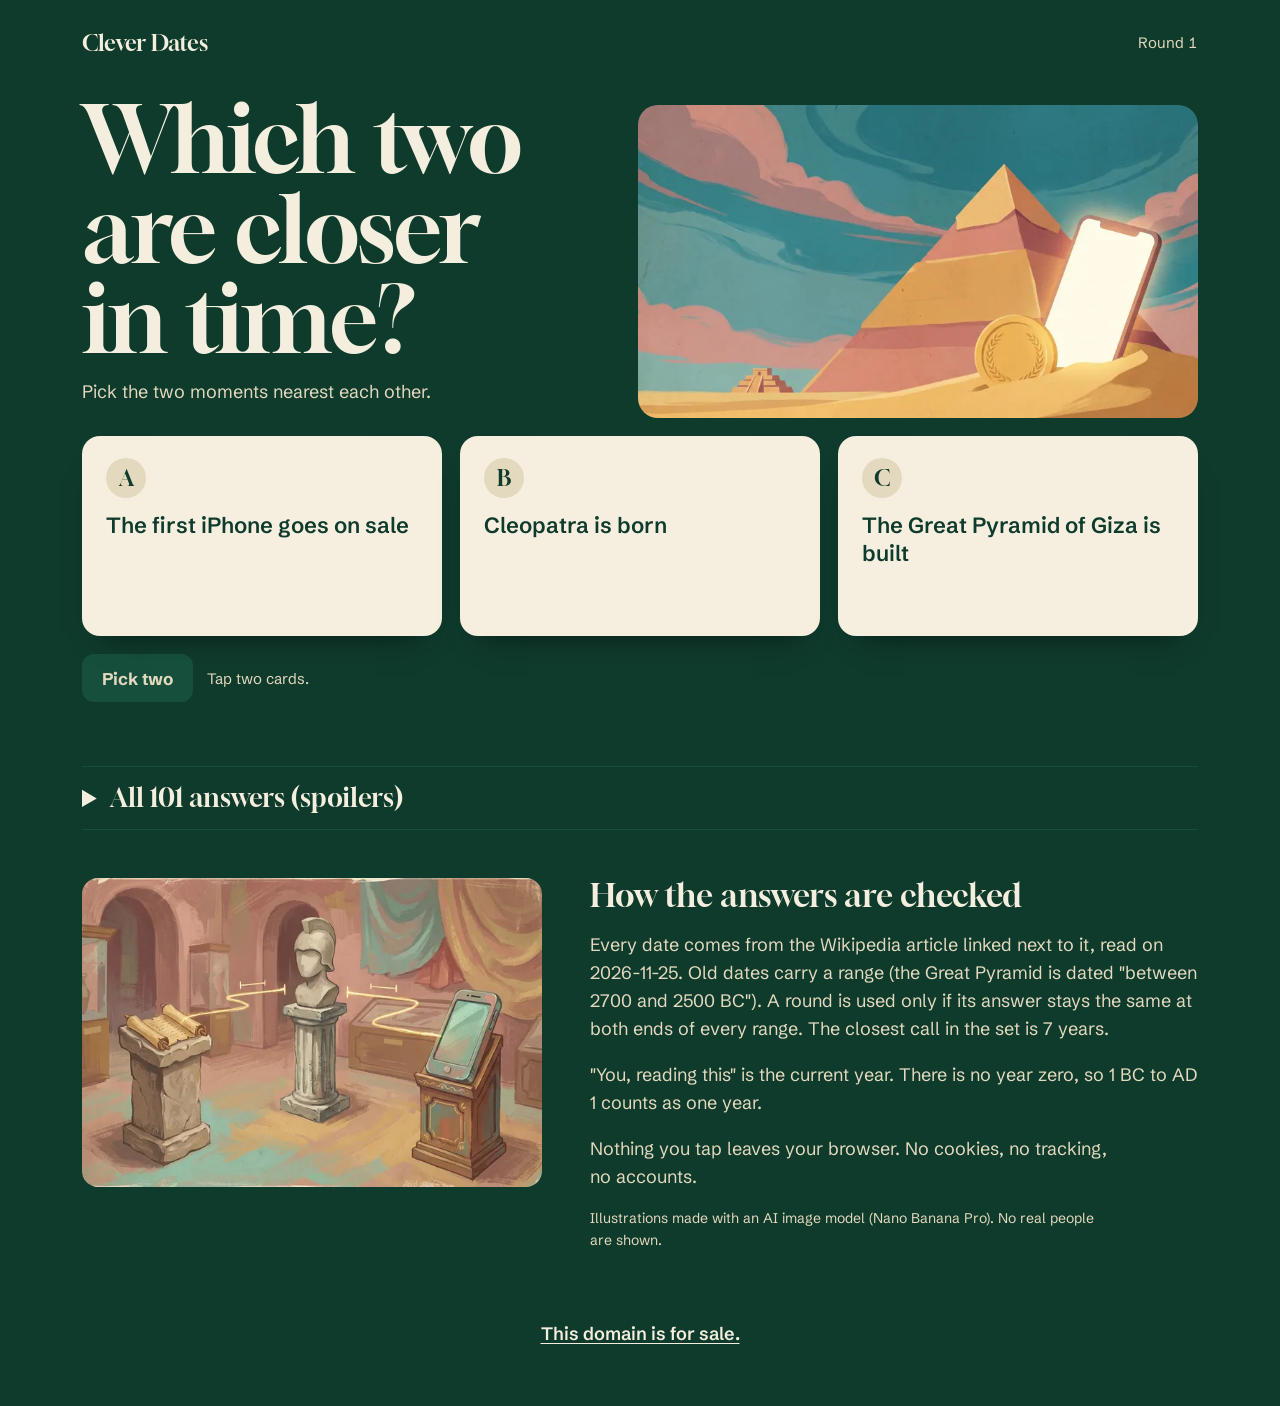
==== commit df70f9fc: "Hero art fills 0.403 of the 390 first screen (was 0.201): picture 340px tall from the 1400px file, c" ====
--- a/docs/index.html
+++ b/docs/index.html
@@ -30,9 +30,9 @@
  <div class="top">
   <div class="top-txt">
    <h1 id="q">Which two are closer in time?</h1>
-   <p class="dek">Pick the two moments that happened nearest each other. Then see all three to scale.</p>
+   <p class="dek">Pick the two moments nearest each other.</p>
   </div>
-  <figure class="hero-art"><img src="art/hero-800.webp" srcset="art/hero-800.webp 800w, art/hero-1400.webp 1400w" sizes="(min-width: 900px) 560px, 100vw" width="1400" height="782" fetchpriority="high" alt="Gouache poster: a smartphone and a gold coin half buried in desert sand beside the Great Pyramid, with a small stepped temple far off."></figure>
+  <figure class="hero-art"><img src="art/hero-800.webp" srcset="art/hero-800.webp 800w, art/hero-1400.webp 1400w" sizes="(min-width: 900px) 560px, 180vw" width="1400" height="782" fetchpriority="high" alt="Gouache poster: a smartphone and a gold coin half buried in desert sand beside the Great Pyramid, with a small stepped temple far off."></figure>
  </div>
  <p class="note" id="note" role="status" hidden></p>
  <div class="picks" id="picks" role="group" aria-label="Three moments. Pick two.">
--- a/docs/style.css
+++ b/docs/style.css
@@ -34,7 +34,7 @@
 h1 { font: 400 clamp(40px, 11vw, 92px)/0.98 var(--serif); letter-spacing: -0.015em; margin: 0 0 14px; max-width: 12ch; text-wrap: balance; }
 .top { display: grid; gap: 4px; }
 .hero-art { margin: 0 -20px 18px; order: -1; }
-.hero-art img { display: block; width: 100%; height: 170px; object-fit: cover; object-position: 78% 60%; }
+.hero-art img { display: block; width: 100%; height: 340px; object-fit: cover; object-position: 78% 60%; }
 .ruler { display: block; width: 100%; height: 110px; object-fit: cover; object-position: center 55%; border-radius: 16px; margin: 0 0 18px; }
 .how { display: grid; gap: 18px; }
 .how-art { margin: 0; }
@@ -147,3 +147,15 @@
 @media (prefers-reduced-motion: reduce) {
   *, *::before, *::after { animation: none !important; transition: none !important; scroll-behavior: auto !important; }
 }
+
+/* phone: the picture fills 40% of the first screen, so the cards and the lock button are packed to stay in it */
+@media (max-width: 899px) {
+  .bar { padding-top: 8px; padding-bottom: 8px; }
+  .mark { padding: 6px 0; }
+  .hero-art { margin-bottom: 12px; }
+  h1 { margin-bottom: 8px; }
+  .dek { margin-bottom: 12px; }
+  .picks { gap: 8px; }
+  .ev { min-height: 64px; padding: 10px 16px; }
+  .go { margin-top: 12px; }
+}
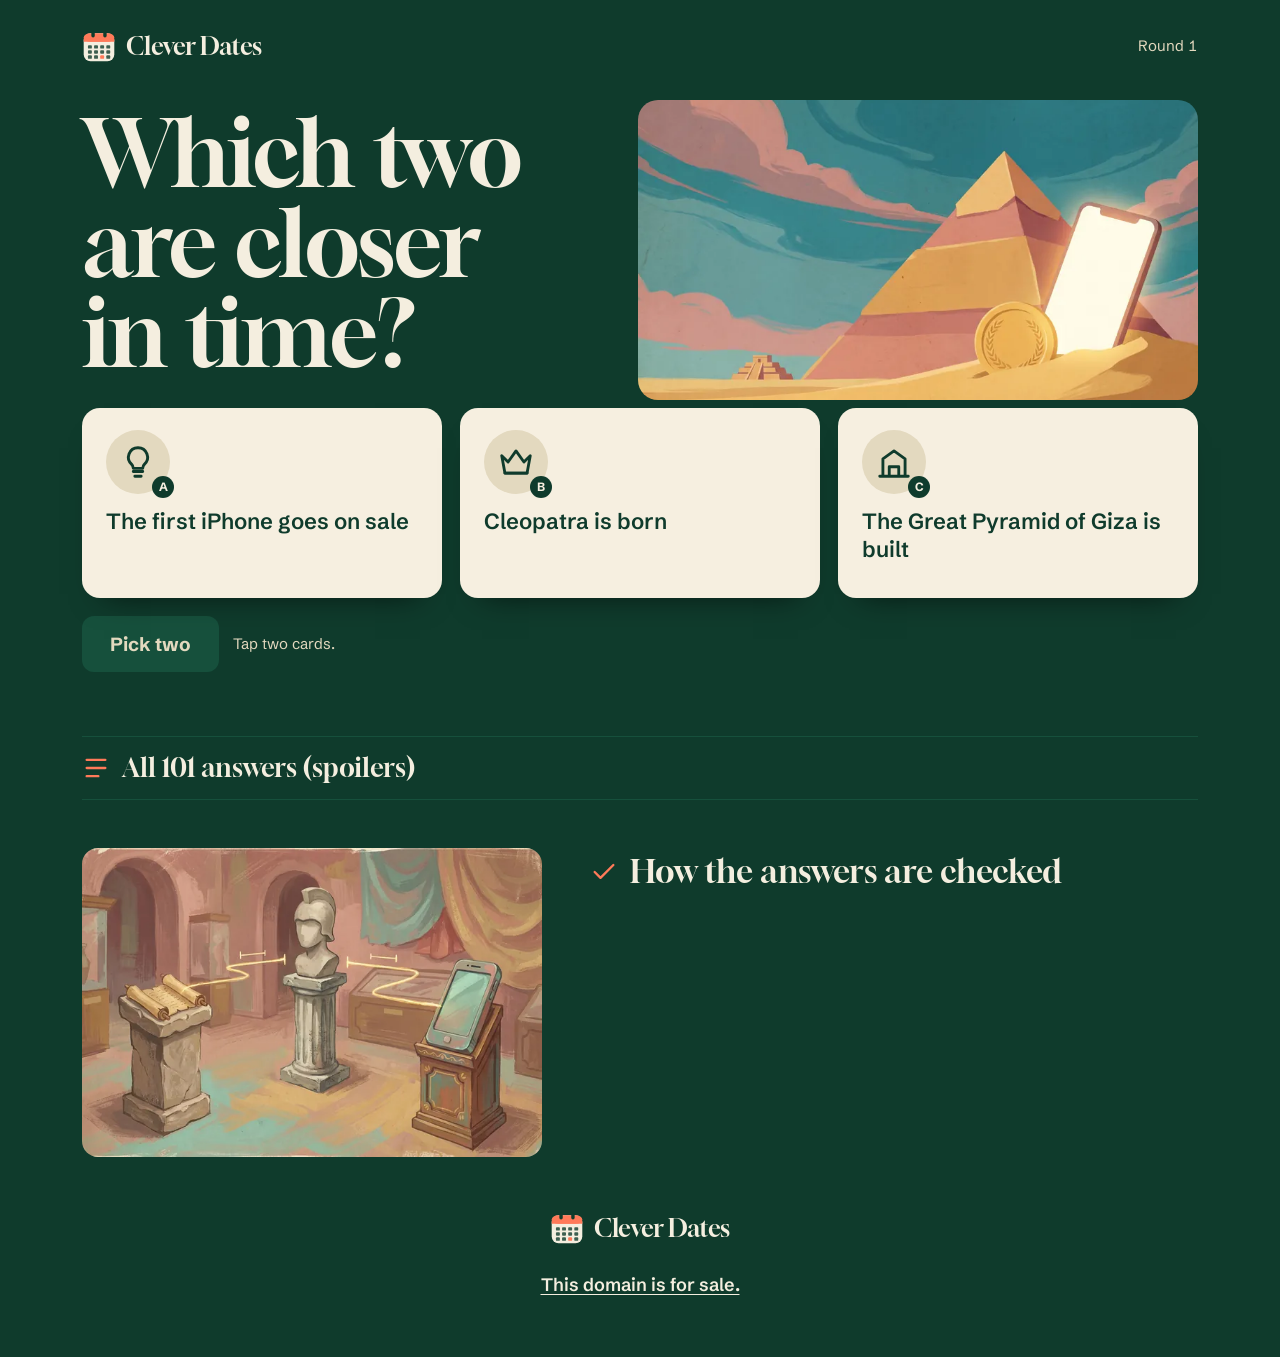
==== commit 86de0024: "Promote the scan-first layout to the home (Shears PASS 12:41 PM CT on 4df9dfa; Dash 5:59 PM CT order" ====
--- a/docs/index.html
+++ b/docs/index.html
@@ -19,26 +19,27 @@
 <link rel="preload" href="fonts/schibsted.woff2" as="font" type="font/woff2" crossorigin>
 <link rel="preload" as="image" href="art/hero-800.webp" imagesrcset="art/hero-800.webp 800w, art/hero-1400.webp 1400w" imagesizes="(min-width: 900px) 560px, 100vw" fetchpriority="high">
 <link rel="stylesheet" href="style.css">
+<link rel="stylesheet" href="scan.css">
 <link rel="icon" href="data:image/svg+xml,%3Csvg xmlns='http://www.w3.org/2000/svg' viewBox='0 0 16 16'%3E%3Crect width='16' height='16' rx='3' fill='%230f3b2c'/%3E%3Ccircle cx='4' cy='8' r='2' fill='%23f4eedf'/%3E%3Ccircle cx='10' cy='8' r='2' fill='%23ff7a59'/%3E%3Ccircle cx='13' cy='8' r='2' fill='%23ff7a59'/%3E%3C/svg%3E">
 <script>document.documentElement.className='js'</script>
 </head>
 <body>
-<header class="bar"><a class="mark" href="./">Clever Dates</a><span class="round" id="round" aria-live="polite"></span></header>
-<main>
+<svg class="sprite" aria-hidden="true" style="display:none"><defs><symbol id="k-build" viewBox="0 0 24 24"><path d="M3 21h18M5 21V10l7-5 7 5v11M9 21v-6h6v6"/></symbol><symbol id="k-battle" viewBox="0 0 24 24"><path d="M5 3l9 9M3 5l2-2M14 12l-3 3 2 2 3-3M19 3l-9 9M21 5l-2-2M10 12l3 3-2 2-3-3M6 18l-3 3M18 18l3 3"/></symbol><symbol id="k-crown" viewBox="0 0 24 24"><path d="M3 8l4 4 5-7 5 7 4-4-2 11H5z"/><path d="M5 19h14"/></symbol><symbol id="k-flag" viewBox="0 0 24 24"><path d="M5 21V4M5 4h11l-2 4 2 4H5"/></symbol><symbol id="k-life" viewBox="0 0 24 24"><path d="M7 20c0-6 2-10 8-14M15 6c2 0 4 2 4 4-2 0-4-1-4-4zM11 11c-2-1-5 0-6 2 2 1 5 0 6-2zM9 15c3 0 5 1 6 3-3 1-5 0-6-3z"/></symbol><symbol id="k-make" viewBox="0 0 24 24"><path d="M9 18h6M10 21h4M12 3a6 6 0 0 0-4 10.5c.8.8 1 1.5 1 2.5h6c0-1 .2-1.7 1-2.5A6 6 0 0 0 12 3z"/></symbol><symbol id="k-write" viewBox="0 0 24 24"><path d="M4 20c4-1 7-4 9-8l6-8-4 1-7 8c-2 2-3 4-4 7zM9 15l3 3"/></symbol><symbol id="k-ship" viewBox="0 0 24 24"><path d="M3 17l2 4h14l2-4zM12 3v12M12 4l6 9H6z"/></symbol><symbol id="k-space" viewBox="0 0 24 24"><circle cx="12" cy="12" r="5"/><path d="M3 15c3 2 15-2 18-7"/></symbol><symbol id="k-fire" viewBox="0 0 24 24"><path d="M3 21l6-11 3 4 2-3 7 10zM12 7c0-2 1-3 2-4M15 8c1-1 2-1 3-1"/></symbol><symbol id="k-play" viewBox="0 0 24 24"><rect x="3" y="7" width="18" height="11" rx="4"/><path d="M7 12h4M9 10v4M15.5 11.5h.01M17.5 13.5h.01"/></symbol><symbol id="k-you" viewBox="0 0 24 24"><circle cx="12" cy="8" r="3.5"/><path d="M5 21c1-4 4-6 7-6s6 2 7 6"/></symbol></defs></svg>
+<header class="bar"><a class="lockup" href="./" aria-label="Clever Dates home"><svg class="lk-mark" viewBox="0 0 40 40" aria-hidden="true"><rect x="2" y="5" width="36" height="33" rx="8" fill="#f4eedf"/><rect x="2" y="5" width="36" height="10" rx="8" fill="#ff7a59"/><rect x="2" y="11" width="36" height="4" fill="#ff7a59"/><rect x="11" y="2" width="4" height="8" rx="2" fill="#0f3b2c"/><rect x="25" y="2" width="4" height="8" rx="2" fill="#0f3b2c"/><rect x="7" y="19" width="4.6" height="4" rx="1" fill="#0f3b2c" opacity=".8"/><rect x="14.2" y="19" width="4.6" height="4" rx="1" fill="#0f3b2c" opacity=".8"/><rect x="21.4" y="19" width="4.6" height="4" rx="1" fill="#0f3b2c" opacity=".8"/><rect x="28.6" y="19" width="4.6" height="4" rx="1" fill="#0f3b2c" opacity=".8"/><rect x="7" y="25" width="4.6" height="4" rx="1" fill="#0f3b2c" opacity=".8"/><rect x="14.2" y="25" width="4.6" height="4" rx="1" fill="#0f3b2c" opacity=".8"/><rect x="21.4" y="25" width="4.6" height="4" rx="1" fill="#0f3b2c" opacity=".8"/><rect x="28.6" y="25" width="4.6" height="4" rx="1" fill="#0f3b2c" opacity=".8"/><rect x="7" y="31" width="4.6" height="4" rx="1" fill="#0f3b2c" opacity=".8"/><rect x="14.2" y="31" width="4.6" height="4" rx="1" fill="#0f3b2c" opacity=".8"/><rect x="21.4" y="31" width="4.6" height="4" rx="1" fill="#ff7a59"/><rect x="28.6" y="31" width="4.6" height="4" rx="1" fill="#0f3b2c" opacity=".8"/></svg><span class="lk-word">Clever Dates</span></a><span class="round" id="round" aria-live="polite"></span></header>
+<main class="scan">
 <section class="game" aria-labelledby="q">
  <p class="dare" id="dare" hidden>Someone sent you this one. They bet you get it wrong.</p>
  <div class="top">
   <div class="top-txt">
    <h1 id="q">Which two are closer in time?</h1>
-   <p class="dek">Pick the two moments nearest each other.</p>
   </div>
   <figure class="hero-art"><img src="art/hero-800.webp" srcset="art/hero-800.webp 800w, art/hero-1400.webp 1400w" sizes="(min-width: 900px) 560px, 180vw" width="1400" height="782" fetchpriority="high" alt="Gouache poster: a smartphone and a gold coin half buried in desert sand beside the Great Pyramid, with a small stepped temple far off."></figure>
  </div>
  <p class="note" id="note" role="status" hidden></p>
  <div class="picks" id="picks" role="group" aria-label="Three moments. Pick two.">
-  <button type="button" class="ev" data-id="iphone" aria-pressed="false"><span class="ev-n">A</span><span class="ev-name">The first iPhone goes on sale</span><span class="ev-when" hidden></span></button>
-  <button type="button" class="ev" data-id="cleo" aria-pressed="false"><span class="ev-n">B</span><span class="ev-name">Cleopatra is born</span><span class="ev-when" hidden></span></button>
-  <button type="button" class="ev" data-id="pyramid" aria-pressed="false"><span class="ev-n">C</span><span class="ev-name">The Great Pyramid of Giza is built</span><span class="ev-when" hidden></span></button>
+  <button type="button" class="ev" data-id="iphone" aria-pressed="false"><span class="ev-n"><svg class="ev-ic" aria-hidden="true"><use href="#k-make"/></svg><span class="ev-l">A</span></span><span class="ev-name">The first iPhone goes on sale</span><span class="ev-when" hidden></span></button>
+  <button type="button" class="ev" data-id="cleo" aria-pressed="false"><span class="ev-n"><svg class="ev-ic" aria-hidden="true"><use href="#k-crown"/></svg><span class="ev-l">B</span></span><span class="ev-name">Cleopatra is born</span><span class="ev-when" hidden></span></button>
+  <button type="button" class="ev" data-id="pyramid" aria-pressed="false"><span class="ev-n"><svg class="ev-ic" aria-hidden="true"><use href="#k-build"/></svg><span class="ev-l">C</span></span><span class="ev-name">The Great Pyramid of Giza is built</span><span class="ev-when" hidden></span></button>
  </div>
  <div class="go"><button type="button" id="lock" class="primary" disabled>Pick two</button><p class="hint" id="hint">Tap two cards.</p></div>
  <section class="reveal" id="reveal" hidden aria-labelledby="verdict" tabindex="-1">
@@ -57,7 +58,7 @@
  <noscript><p class="nojs">The game needs JavaScript. Every answer and source is listed below.</p></noscript>
 </section>
 <section class="all" aria-labelledby="all-h">
- <details><summary id="all-h">All 101 answers (spoilers)</summary>
+ <details><summary id="all-h"><svg class="ic" viewBox="0 0 24 24" aria-hidden="true"><path d="M4 5h16M4 12h16M4 19h10"/></svg>All 101 answers (spoilers)</summary>
  <ol class="sp"><li><p class="sp-hook">Cleopatra lived closer in time to the iPhone than to the building of the Great Pyramid.</p><p class="sp-src"><a href="https://en.wikipedia.org/wiki/IPhone_(1st_generation)" rel="noopener">The first iPhone goes on sale: 2007</a><span aria-hidden="true"> · </span><a href="https://en.wikipedia.org/wiki/Cleopatra" rel="noopener">Cleopatra is born: 70 or 69 BC</a><span aria-hidden="true"> · </span><a href="https://en.wikipedia.org/wiki/Great_Pyramid_of_Giza" rel="noopener">The Great Pyramid of Giza is built: c. 2600 BC</a></p></li>
 <li><p class="sp-hook">T. rex is closer in time to you than to Stegosaurus.</p><p class="sp-src"><a href="https://en.wikipedia.org/wiki/Stegosaurus" rel="noopener">Stegosaurus walks the Earth: 155–145 million years ago</a><span aria-hidden="true"> · </span>You, reading this: 2026<span aria-hidden="true"> · </span><a href="https://en.wikipedia.org/wiki/Tyrannosaurus" rel="noopener">Tyrannosaurus rex walks the Earth: 68–66 million years ago</a></p></li>
 <li><p class="sp-hook">Woolly mammoths were still alive when the Great Pyramid went up.</p><p class="sp-src"><a href="https://en.wikipedia.org/wiki/Woolly_mammoth" rel="noopener">The last woolly mammoths die out: c. 2000 BC (about 4,000 years ago)</a><span aria-hidden="true"> · </span><a href="https://en.wikipedia.org/wiki/Great_Pyramid_of_Giza" rel="noopener">The Great Pyramid of Giza is built: c. 2600 BC</a><span aria-hidden="true"> · </span><a href="https://en.wikipedia.org/wiki/Colosseum" rel="noopener">The Colosseum opens in Rome: AD 80</a></p></li>
@@ -163,16 +164,19 @@
 <section class="how" aria-labelledby="how-h">
  <figure class="how-art"><img src="art/triptych-640.webp" srcset="art/triptych-640.webp 640w, art/triptych-1100.webp 1100w" sizes="(min-width: 900px) 460px, 100vw" width="1100" height="738" loading="lazy" decoding="async" alt="Three museum pedestals hold a papyrus scroll, a blank-faced helmeted bust and a smartphone, joined by glowing gold strings with measuring ticks."></figure>
  <div class="how-txt">
- <h2 id="how-h">How the answers are checked</h2>
+ <details><summary><svg class="ic" viewBox="0 0 24 24" aria-hidden="true"><path d="M4 12l5 5L20 6"/></svg><h2 id="how-h">How the answers are checked</h2></summary>
  <p>Every date comes from the Wikipedia article linked next to it, read on 2026-11-25. Old dates carry a range (the Great Pyramid is dated "between 2700 and 2500 BC"). A round is used only if its answer stays the same at both ends of every range. The closest call in the set is 7 years.</p>
  <p>"You, reading this" is the current year. There is no year zero, so 1 BC to AD 1 counts as one year.</p>
  <p>Nothing you tap leaves your browser. No cookies, no tracking, no accounts.</p>
  <p class="credit">Illustrations made with an AI image model (Nano Banana Pro). No real people are shown.</p>
+ </details>
  </div>
 </section>
 </main>
-<footer class="foot"><p><a href="https://www.afternic.com/domain/cleverdates.com" rel="noopener">This domain is for sale.</a></p></footer>
+<footer class="foot"><a class="lockup" href="./" aria-label="Clever Dates home"><svg class="lk-mark" viewBox="0 0 40 40" aria-hidden="true"><rect x="2" y="5" width="36" height="33" rx="8" fill="#f4eedf"/><rect x="2" y="5" width="36" height="10" rx="8" fill="#ff7a59"/><rect x="2" y="11" width="36" height="4" fill="#ff7a59"/><rect x="11" y="2" width="4" height="8" rx="2" fill="#0f3b2c"/><rect x="25" y="2" width="4" height="8" rx="2" fill="#0f3b2c"/><rect x="7" y="19" width="4.6" height="4" rx="1" fill="#0f3b2c" opacity=".8"/><rect x="14.2" y="19" width="4.6" height="4" rx="1" fill="#0f3b2c" opacity=".8"/><rect x="21.4" y="19" width="4.6" height="4" rx="1" fill="#0f3b2c" opacity=".8"/><rect x="28.6" y="19" width="4.6" height="4" rx="1" fill="#0f3b2c" opacity=".8"/><rect x="7" y="25" width="4.6" height="4" rx="1" fill="#0f3b2c" opacity=".8"/><rect x="14.2" y="25" width="4.6" height="4" rx="1" fill="#0f3b2c" opacity=".8"/><rect x="21.4" y="25" width="4.6" height="4" rx="1" fill="#0f3b2c" opacity=".8"/><rect x="28.6" y="25" width="4.6" height="4" rx="1" fill="#0f3b2c" opacity=".8"/><rect x="7" y="31" width="4.6" height="4" rx="1" fill="#0f3b2c" opacity=".8"/><rect x="14.2" y="31" width="4.6" height="4" rx="1" fill="#0f3b2c" opacity=".8"/><rect x="21.4" y="31" width="4.6" height="4" rx="1" fill="#ff7a59"/><rect x="28.6" y="31" width="4.6" height="4" rx="1" fill="#0f3b2c" opacity=".8"/></svg><span class="lk-word">Clever Dates</span></a><p><a href="https://www.afternic.com/domain/cleverdates.com" rel="noopener">This domain is for sale.</a></p></footer>
+<script type="application/json" id="kinds">{"abusimbel":"build","adwa":"battle","alamo":"battle","alexander":"crown","angkor":"build","antarctica":"ship","antikythera":"make","armada":"battle","ashoka":"crown","baghdad":"battle","bastille":"battle","battery":"make","beagle":"ship","bigbang":"space","blackdeath":"battle","borobudur":"build","bulb":"make","caesar":"crown","cailun":"write","canon":"write","caral":"build","charl":"crown","chauvet":"write","civilwar":"battle","cleo":"crown","cockroach":"life","colosseum":"build","columbus":"ship","concorde":"make","confucius":"crown","constantinople":"battle","cook":"ship","cun_first":"write","cun_last":"write","cyrus":"crown","declaration":"flag","dna":"space","dodo":"life","domesday":"flag","dss":"write","earth":"space","elephantbird":"life","eniac":"make","everest":"ship","forbidden":"build","galileo":"crown","genghis":"crown","genji":"write","ghana":"flag","glacier":"fire","glasses":"make","gobekli":"build","greatwave":"write","guillotine":"battle","gutenberg":"write","hagia":"build","haiti":"flag","hamlet":"write","hangul":"write","hannibal":"battle","harvard":"build","hastings":"battle","hero":"make","hijra":"crown","inca":"crown","india":"flag","iphone":"make","irhoud":"life","isandlwana":"battle","ishango":"write","jikji":"write","jomon":"write","khwarizmi":"write","kongo":"build","krakatoa":"fire","kush":"crown","lalibela":"build","lascaux":"write","literature":"build","loco":"make","lucy":"life","machu":"build","madj":"life","magellan":"ship","magna":"flag","mammoth":"life","mansa":"crown","mario":"play","mayflower":"ship","megalodon":"life","methuselah":"life","moa":"life","moai":"build","mobile":"make","mohenjo":"build","moon":"space","napoleon":"crown","nintendo":"play","notredame":"build","nz":"ship","nzvote":"flag","olmec":"build","olymp776":"play","olympics96":"play","oracle":"write","oreo":"make","origin":"write","ott_end":"crown","ott_start":"crown","otzi":"life","oxford":"build","pacman":"play","panama":"ship","panipat":"battle","pantheon":"build","parthenon":"build","pennyblack":"make","persepolis":"build","phone":"make","pompeii":"fire","pyramid":"build","qaraw":"build","qin":"crown","qing":"crown","quagga":"life","republic":"crown","rome":"build","romefall":"battle","rosetta":"write","sahel":"life","satsuma":"battle","sekigahara":"battle","sharks":"life","shinkansen":"make","sliced":"make","smallpox":"space","smilodon":"life","sputnik":"space","starry":"write","starwars":"play","steg":"life","stonehenge":"build","suez":"ship","taj":"build","tambora":"fire","tang":"crown","tenoch":"build","tenochfall":"battle","terracotta":"build","thylacine":"life","titanic":"fire","today":"you","tomb":"write","trees":"life","trex":"life","tv":"make","uluru":"flag","vending":"make","vikings":"ship","waitangi":"flag","waterloo":"battle","willie":"play","wright":"make","zhenghe":"ship","zimbabwe":"flag"}</script>
 <script type="application/json" id="data">{"events":{"abusimbel":{"name":"The Abu Simbel temples are built for Ramesses II","when":"c. 1264–1244 BC","lo":-1263,"hi":-1243,"prec":"approx","src":"https://en.wikipedia.org/wiki/Abu_Simbel_temples","region":"Africa"},"adwa":{"name":"Ethiopia beats Italy at the Battle of Adwa","when":"1896","lo":1896,"hi":1896.999,"prec":"year","src":"https://en.wikipedia.org/wiki/Battle_of_Adwa","region":"Africa"},"alamo":{"name":"The Battle of the Alamo","when":"1836","lo":1836,"hi":1836.999,"prec":"year","src":"https://en.wikipedia.org/wiki/Battle_of_the_Alamo","region":"North America"},"alexander":{"name":"Alexander the Great dies in Babylon","when":"323 BC","lo":-322,"hi":-321.001,"prec":"year","src":"https://en.wikipedia.org/wiki/Alexander_the_Great","region":"Middle East"},"angkor":{"name":"Angkor Wat is built in Cambodia","when":"c. 1113–1150","lo":1113,"hi":1150.999,"prec":"approx","src":"https://en.wikipedia.org/wiki/Angkor_Wat","region":"Asia"},"antarctica":{"name":"People first see Antarctica","when":"1820","lo":1820,"hi":1820.999,"prec":"year","src":"https://en.wikipedia.org/wiki/Antarctica","region":"Global"},"antikythera":{"name":"The Antikythera mechanism (an ancient Greek analog computer) is made","when":"c. 150–100 BC","lo":-204,"hi":-59,"prec":"approx","src":"https://en.wikipedia.org/wiki/Antikythera_mechanism","region":"Europe"},"armada":{"name":"The Spanish Armada sails against England","when":"1588","lo":1588,"hi":1588.999,"prec":"year","src":"https://en.wikipedia.org/wiki/Spanish_Armada","region":"Europe"},"ashoka":{"name":"Ashoka rules India and carves his edicts","when":"c. 268–232 BC","lo":-267,"hi":-231,"prec":"approx","src":"https://en.wikipedia.org/wiki/Edicts_of_Ashoka","region":"Asia"},"baghdad":{"name":"The Mongols sack Baghdad","when":"1258","lo":1258,"hi":1258.999,"prec":"year","src":"https://en.wikipedia.org/wiki/Siege_of_Baghdad_(1258)","region":"Middle East"},"bastille":{"name":"The storming of the Bastille","when":"1789","lo":1789,"hi":1789.999,"prec":"year","src":"https://en.wikipedia.org/wiki/Storming_of_the_Bastille","region":"Europe"},"battery":{"name":"Volta builds the first battery","when":"1799–1800","lo":1799,"hi":1800.999,"prec":"year","src":"https://en.wikipedia.org/wiki/Voltaic_pile","region":"Europe"},"beagle":{"name":"HMS Beagle sails with Darwin aboard","when":"1831","lo":1831,"hi":1831.999,"prec":"year","src":"https://en.wikipedia.org/wiki/HMS_Beagle","region":"Europe"},"bigbang":{"name":"The Big Bang","when":"13.8 billion years ago","lo":-13899997974,"hi":-13699997974,"prec":"approx","src":"https://en.wikipedia.org/wiki/Big_Bang","region":"Global"},"blackdeath":{"name":"The Black Death reaches Europe","when":"1347","lo":1347,"hi":1347.999,"prec":"year","src":"https://en.wikipedia.org/wiki/Black_Death","region":"Europe"},"borobudur":{"name":"Borobudur is built on Java","when":"8th–9th century","lo":750,"hi":850,"prec":"approx","src":"https://en.wikipedia.org/wiki/Borobudur","region":"Asia"},"bulb":{"name":"Edison's carbon-filament bulb first burns for 13.5 hours","when":"1879","lo":1879,"hi":1879.999,"prec":"year","src":"https://en.wikipedia.org/wiki/Incandescent_light_bulb","region":"North America"},"caesar":{"name":"Julius Caesar is assassinated","when":"44 BC","lo":-43,"hi":-42.001,"prec":"year","src":"https://en.wikipedia.org/wiki/Assassination_of_Julius_Caesar","region":"Europe"},"cailun":{"name":"Cai Lun reports the invention of paper to the Chinese emperor","when":"105","lo":105,"hi":105.999,"prec":"year","src":"https://en.wikipedia.org/wiki/Cai_Lun","region":"Asia"},"canon":{"name":"Avicenna finishes The Canon of Medicine","when":"1025","lo":1025,"hi":1025.999,"prec":"year","src":"https://en.wikipedia.org/wiki/The_Canon_of_Medicine","region":"Middle East"},"caral":{"name":"Caral, Peru, is a thriving city","when":"c. 2600–2000 BC","lo":-2599,"hi":-1999,"prec":"approx","src":"https://en.wikipedia.org/wiki/Caral","region":"Latin America"},"charl":{"name":"Charlemagne is crowned emperor in Rome","when":"800","lo":800,"hi":800.999,"prec":"year","src":"https://en.wikipedia.org/wiki/Charlemagne","region":"Europe"},"chauvet":{"name":"Painters decorate Chauvet Cave in France","when":"c. 36,000 years ago","lo":-34974,"hi":-25974,"prec":"approx","src":"https://en.wikipedia.org/wiki/Chauvet_Cave","region":"Europe"},"civilwar":{"name":"The American Civil War ends","when":"1865","lo":1865,"hi":1865.999,"prec":"year","src":"https://en.wikipedia.org/wiki/American_Civil_War","region":"North America"},"cleo":{"name":"Cleopatra is born","when":"70 or 69 BC","lo":-69,"hi":-67.001,"prec":"year","src":"https://en.wikipedia.org/wiki/Cleopatra","region":"Africa"},"cockroach":{"name":"The ancestors of cockroaches appear","when":"c. 320 million years ago","lo":-358997974,"hi":-298997974,"prec":"approx","src":"https://en.wikipedia.org/wiki/Cockroach","region":"Global"},"colosseum":{"name":"The Colosseum opens in Rome","when":"AD 80","lo":80,"hi":80.999,"prec":"year","src":"https://en.wikipedia.org/wiki/Colosseum","region":"Europe"},"columbus":{"name":"Columbus reaches the Americas","when":"1492","lo":1492,"hi":1492.999,"prec":"year","src":"https://en.wikipedia.org/wiki/Voyages_of_Christopher_Columbus","region":"Latin America"},"concorde":{"name":"Concorde starts carrying passengers","when":"1976","lo":1976,"hi":1976.999,"prec":"year","src":"https://en.wikipedia.org/wiki/Concorde","region":"Europe"},"confucius":{"name":"Confucius is born","when":"551 BC","lo":-551,"hi":-549.001,"prec":"year","src":"https://en.wikipedia.org/wiki/Confucius","region":"Asia"},"constantinople":{"name":"Constantinople falls to the Ottomans","when":"1453","lo":1453,"hi":1453.999,"prec":"year","src":"https://en.wikipedia.org/wiki/Fall_of_Constantinople","region":"Middle East"},"cook":{"name":"James Cook's ship reaches the coast of Australia","when":"1770","lo":1770,"hi":1770.999,"prec":"year","src":"https://en.wikipedia.org/wiki/James_Cook","region":"Oceania"},"cun_first":{"name":"Cuneiform writing begins in Sumer","when":"c. 3300 BC","lo":-3499,"hi":-3099,"prec":"approx","src":"https://en.wikipedia.org/wiki/Cuneiform","region":"Middle East"},"cun_last":{"name":"The last known cuneiform tablet is written","when":"AD 75–80","lo":75,"hi":80.999,"prec":"approx","src":"https://en.wikipedia.org/wiki/Cuneiform","region":"Middle East"},"cyrus":{"name":"Cyrus the Great takes Babylon","when":"539 BC","lo":-538,"hi":-537.001,"prec":"year","src":"https://en.wikipedia.org/wiki/Cyrus_the_Great","region":"Middle East"},"declaration":{"name":"The US Declaration of Independence is signed","when":"1776","lo":1776,"hi":1776.999,"prec":"year","src":"https://en.wikipedia.org/wiki/United_States_Declaration_of_Independence","region":"North America"},"dna":{"name":"The shape of DNA (the double helix) is published","when":"1953","lo":1953,"hi":1953.999,"prec":"year","src":"https://en.wikipedia.org/wiki/Nucleic_acid_double_helix","region":"Europe"},"dodo":{"name":"The last confirmed dodo sighting","when":"1662","lo":1662,"hi":1662.999,"prec":"year","src":"https://en.wikipedia.org/wiki/Dodo","region":"Africa"},"domesday":{"name":"The Domesday Book is compiled in England","when":"1086","lo":1086,"hi":1086.999,"prec":"year","src":"https://en.wikipedia.org/wiki/Domesday_Book","region":"Europe"},"dss":{"name":"The Dead Sea Scrolls are first found","when":"1946–1947","lo":1946,"hi":1947.999,"prec":"year","src":"https://en.wikipedia.org/wiki/Dead_Sea_Scrolls","region":"Middle East"},"earth":{"name":"Earth forms","when":"4.54 billion years ago","lo":-4569997974,"hi":-4529997974,"prec":"approx","src":"https://en.wikipedia.org/wiki/Age_of_Earth","region":"Global"},"elephantbird":{"name":"The last elephant birds die out in Madagascar","when":"c. 1000","lo":900,"hi":1200,"prec":"approx","src":"https://en.wikipedia.org/wiki/Elephant_bird","region":"Africa"},"eniac":{"name":"ENIAC, the first general-purpose electronic computer, is finished","when":"1945","lo":1945,"hi":1946.999,"prec":"year","src":"https://en.wikipedia.org/wiki/ENIAC","region":"North America"},"everest":{"name":"First people on top of Everest","when":"1953","lo":1953,"hi":1953.999,"prec":"year","src":"https://en.wikipedia.org/wiki/1953_British_Mount_Everest_expedition","region":"Asia"},"forbidden":{"name":"The Forbidden City is completed in Beijing","when":"1420","lo":1420,"hi":1420.999,"prec":"year","src":"https://en.wikipedia.org/wiki/Forbidden_City","region":"Asia"},"galileo":{"name":"Galileo is put on trial by the Inquisition","when":"1633","lo":1633,"hi":1633.999,"prec":"year","src":"https://en.wikipedia.org/wiki/Galileo_affair","region":"Europe"},"genghis":{"name":"Genghis Khan is proclaimed ruler of the Mongols","when":"1206","lo":1206,"hi":1206.999,"prec":"year","src":"https://en.wikipedia.org/wiki/Genghis_Khan","region":"Asia"},"genji":{"name":"Murasaki Shikibu writes The Tale of Genji","when":"early 11th century","lo":1000,"hi":1021,"prec":"approx","src":"https://en.wikipedia.org/wiki/The_Tale_of_Genji","region":"Asia"},"ghana":{"name":"Ghana becomes independent","when":"1957","lo":1957,"hi":1957.999,"prec":"year","src":"https://en.wikipedia.org/wiki/Ghana","region":"Africa"},"glacier":{"name":"The last ice age ends","when":"c. 11,700 years ago","lo":-9974,"hi":-9474,"prec":"approx","src":"https://en.wikipedia.org/wiki/Holocene","region":"Global"},"glasses":{"name":"Eyeglasses are invented in Italy","when":"c. 1290","lo":1280,"hi":1300,"prec":"approx","src":"https://en.wikipedia.org/wiki/Glasses","region":"Europe"},"gobekli":{"name":"Göbekli Tepe, the oldest known temple, is built","when":"c. 9500 BC","lo":-9499,"hi":-7999,"prec":"approx","src":"https://en.wikipedia.org/wiki/G%C3%B6bekli_Tepe","region":"Middle East"},"greatwave":{"name":"Hokusai makes The Great Wave off Kanagawa","when":"1831","lo":1831,"hi":1831.999,"prec":"year","src":"https://en.wikipedia.org/wiki/The_Great_Wave_off_Kanagawa","region":"Asia"},"guillotine":{"name":"France's last execution by guillotine","when":"1977","lo":1977,"hi":1977.999,"prec":"year","src":"https://en.wikipedia.org/wiki/Guillotine","region":"Europe"},"gutenberg":{"name":"The Gutenberg Bible is printed","when":"c. 1455","lo":1454,"hi":1455.999,"prec":"approx","src":"https://en.wikipedia.org/wiki/Gutenberg_Bible","region":"Europe"},"hagia":{"name":"Hagia Sophia is completed in Constantinople","when":"537","lo":537,"hi":537.999,"prec":"year","src":"https://en.wikipedia.org/wiki/Hagia_Sophia","region":"Middle East"},"haiti":{"name":"Haiti declares independence","when":"1804","lo":1804,"hi":1804.999,"prec":"year","src":"https://en.wikipedia.org/wiki/Haitian_Declaration_of_Independence","region":"Latin America"},"hamlet":{"name":"Shakespeare writes Hamlet","when":"c. 1600","lo":1599,"hi":1601.999,"prec":"approx","src":"https://en.wikipedia.org/wiki/Hamlet","region":"Europe"},"hangul":{"name":"King Sejong creates Hangul, the Korean alphabet","when":"1443–1446","lo":1443,"hi":1446.999,"prec":"year","src":"https://en.wikipedia.org/wiki/Hangul","region":"Asia"},"hannibal":{"name":"Hannibal sets out from Spain to invade Italy","when":"218 BC","lo":-217,"hi":-216.001,"prec":"year","src":"https://en.wikipedia.org/wiki/Hannibal","region":"Europe"},"harvard":{"name":"Harvard is founded","when":"1636","lo":1636,"hi":1636.999,"prec":"year","src":"https://en.wikipedia.org/wiki/Harvard_University","region":"North America"},"hastings":{"name":"The Battle of Hastings","when":"1066","lo":1066,"hi":1066.999,"prec":"year","src":"https://en.wikipedia.org/wiki/Battle_of_Hastings","region":"Europe"},"hero":{"name":"Hero of Alexandria describes a coin-operated vending machine","when":"1st century AD","lo":10,"hi":85,"prec":"century","src":"https://en.wikipedia.org/wiki/Vending_machine","region":"Africa"},"hijra":{"name":"Muhammad migrates from Mecca to Medina (the Hijra)","when":"622","lo":622,"hi":622.999,"prec":"year","src":"https://en.wikipedia.org/wiki/Hijrah","region":"Middle East"},"inca":{"name":"The Inca Empire begins to expand","when":"1438","lo":1438,"hi":1438.999,"prec":"year","src":"https://en.wikipedia.org/wiki/Inca_Empire","region":"Latin America"},"india":{"name":"India becomes independent","when":"1947","lo":1947,"hi":1947.999,"prec":"year","src":"https://en.wikipedia.org/wiki/Indian_independence_movement","region":"Asia"},"iphone":{"name":"The first iPhone goes on sale","when":"2007","lo":2007,"hi":2007.999,"prec":"year","src":"https://en.wikipedia.org/wiki/IPhone_(1st_generation)","region":"North America"},"irhoud":{"name":"The oldest known Homo sapiens fossils (Jebel Irhoud, Morocco)","when":"c. 300,000 years ago","lo":-312974,"hi":-282974,"prec":"approx","src":"https://en.wikipedia.org/wiki/Jebel_Irhoud","region":"Africa"},"isandlwana":{"name":"The Zulu army wins the Battle of Isandlwana","when":"1879","lo":1879,"hi":1879.999,"prec":"year","src":"https://en.wikipedia.org/wiki/Battle_of_Isandlwana","region":"Africa"},"ishango":{"name":"The Ishango bone, a tally stick, is carved in Central Africa","when":"c. 20,000–18,000 BC","lo":-19999,"hi":-17999,"prec":"approx","src":"https://en.wikipedia.org/wiki/Ishango_bone","region":"Africa"},"jikji":{"name":"Korea prints Jikji, the oldest surviving book printed with movable metal type","when":"1377","lo":1377,"hi":1377.999,"prec":"year","src":"https://en.wikipedia.org/wiki/Jikji","region":"Asia"},"jomon":{"name":"Jōmon potters in Japan make some of the oldest pottery","when":"c. 14,500 BC","lo":-15499,"hi":-13499,"prec":"approx","src":"https://en.wikipedia.org/wiki/J%C5%8Dmon_pottery","region":"Asia"},"khwarizmi":{"name":"Al-Khwarizmi writes the book that gives us the word \"algebra\"","when":"c. 820","lo":813,"hi":833,"prec":"approx","src":"https://en.wikipedia.org/wiki/The_Compendious_Book_on_Calculation_by_Completion_and_Balancing","region":"Middle East"},"kongo":{"name":"Kongo Gumi, a Japanese temple-building firm, is founded","when":"6th century AD","lo":500,"hi":600.999,"prec":"century","src":"https://en.wikipedia.org/wiki/Kong%C5%8D_Gumi","region":"Asia"},"krakatoa":{"name":"Krakatoa erupts","when":"1883","lo":1883,"hi":1883.999,"prec":"year","src":"https://en.wikipedia.org/wiki/1883_eruption_of_Krakatoa","region":"Asia"},"kush":{"name":"Kings from Kush (Sudan) begin ruling Egypt","when":"744 BC","lo":-749,"hi":-737,"prec":"approx","src":"https://en.wikipedia.org/wiki/Twenty-fifth_Dynasty_of_Egypt","region":"Africa"},"lalibela":{"name":"The rock-hewn churches of Lalibela are carved","when":"during the reign of King Lalibela, c. 1181–1221","lo":1181,"hi":1221,"prec":"approx","src":"https://en.wikipedia.org/wiki/Lalibela","region":"Africa"},"lascaux":{"name":"Lascaux Cave is painted","when":"c. 22,000–17,000 years ago","lo":-19974,"hi":-14974,"prec":"approx","src":"https://en.wikipedia.org/wiki/Lascaux","region":"Europe"},"literature":{"name":"The Temple of Literature is founded in Hanoi","when":"1070","lo":1070,"hi":1070.999,"prec":"year","src":"https://en.wikipedia.org/wiki/Temple_of_Literature,_Hanoi","region":"Asia"},"loco":{"name":"The first steam railway locomotive runs","when":"1804","lo":1804,"hi":1804.999,"prec":"year","src":"https://en.wikipedia.org/wiki/Steam_locomotive","region":"Europe"},"lucy":{"name":"Lucy, an early human ancestor, lives in Ethiopia","when":"3.2 million years ago","lo":-3247974,"hi":-3147974,"prec":"approx","src":"https://en.wikipedia.org/wiki/Lucy_(Australopithecus)","region":"Africa"},"machu":{"name":"Machu Picchu is built","when":"c. 1450","lo":1420,"hi":1470,"prec":"approx","src":"https://en.wikipedia.org/wiki/Machu_Picchu","region":"Latin America"},"madj":{"name":"People are already living at Madjedbebe, Australia","when":"c. 65,000 years ago","lo":-67974,"hi":-56974,"prec":"approx","src":"https://en.wikipedia.org/wiki/Madjedbebe","region":"Oceania"},"magellan":{"name":"Magellan's crew finishes the first trip around the world","when":"1522","lo":1522,"hi":1522.999,"prec":"year","src":"https://en.wikipedia.org/wiki/Magellan_expedition","region":"Global"},"magna":{"name":"Magna Carta is sealed","when":"1215","lo":1215,"hi":1215.999,"prec":"year","src":"https://en.wikipedia.org/wiki/Magna_Carta","region":"Europe"},"mammoth":{"name":"The last woolly mammoths die out","when":"c. 2000 BC (about 4,000 years ago)","lo":-2299,"hi":-1649,"prec":"approx","src":"https://en.wikipedia.org/wiki/Woolly_mammoth","region":"Global"},"mansa":{"name":"Mansa Musa of Mali makes his pilgrimage to Mecca","when":"1324","lo":1324,"hi":1325.999,"prec":"year","src":"https://en.wikipedia.org/wiki/Mansa_Musa","region":"Africa"},"mario":{"name":"Super Mario Bros. comes out","when":"1985","lo":1985,"hi":1985.999,"prec":"year","src":"https://en.wikipedia.org/wiki/Super_Mario_Bros.","region":"Asia"},"mayflower":{"name":"The Mayflower lands at Plymouth","when":"1620","lo":1620,"hi":1620.999,"prec":"year","src":"https://en.wikipedia.org/wiki/Mayflower","region":"North America"},"megalodon":{"name":"Megalodon goes extinct","when":"c. 3.6 million years ago","lo":-3697974,"hi":-2597974,"prec":"approx","src":"https://en.wikipedia.org/wiki/Megalodon","region":"Global"},"methuselah":{"name":"Methuselah, a bristlecone pine still alive today, sprouts","when":"c. 2833 BC","lo":-2899,"hi":-2799,"prec":"approx","src":"https://en.wikipedia.org/wiki/Methuselah_(pine_tree)","region":"North America"},"moa":{"name":"The last moa die out in New Zealand","when":"by 1445","lo":1300,"hi":1445.999,"prec":"approx","src":"https://en.wikipedia.org/wiki/Moa","region":"Oceania"},"moai":{"name":"The Easter Island statues (moai) are carved","when":"c. 1250–1500","lo":1250,"hi":1500,"prec":"approx","src":"https://en.wikipedia.org/wiki/Moai","region":"Oceania"},"mobile":{"name":"The first handheld mobile phone call","when":"1973","lo":1973,"hi":1973.999,"prec":"year","src":"https://en.wikipedia.org/wiki/Mobile_phone","region":"North America"},"mohenjo":{"name":"Mohenjo-daro is a thriving city in the Indus Valley","when":"c. 2500 BC","lo":-2599,"hi":-2449,"prec":"approx","src":"https://en.wikipedia.org/wiki/Mohenjo-daro","region":"Asia"},"moon":{"name":"Apollo 11 lands on the Moon","when":"1969","lo":1969,"hi":1969.999,"prec":"year","src":"https://en.wikipedia.org/wiki/Apollo_11","region":"North America"},"napoleon":{"name":"Napoleon dies on Saint Helena","when":"1821","lo":1821,"hi":1821.999,"prec":"year","src":"https://en.wikipedia.org/wiki/Napoleon","region":"Europe"},"nintendo":{"name":"Nintendo is founded (as a playing-card maker)","when":"1889","lo":1889,"hi":1889.999,"prec":"year","src":"https://en.wikipedia.org/wiki/Nintendo","region":"Asia"},"notredame":{"name":"The first stone of Notre-Dame de Paris is laid","when":"1163","lo":1163,"hi":1163.999,"prec":"year","src":"https://en.wikipedia.org/wiki/Notre-Dame_de_Paris","region":"Europe"},"nz":{"name":"Polynesians settle New Zealand","when":"between 1250 and 1300","lo":1250,"hi":1300,"prec":"approx","src":"https://en.wikipedia.org/wiki/History_of_New_Zealand","region":"Oceania"},"nzvote":{"name":"New Zealand women win the right to vote","when":"1893","lo":1893,"hi":1893.999,"prec":"year","src":"https://en.wikipedia.org/wiki/Women%27s_suffrage_in_New_Zealand","region":"Oceania"},"olmec":{"name":"The Olmec city of San Lorenzo is at its height","when":"c. 1200–900 BC","lo":-1199,"hi":-899,"prec":"approx","src":"https://en.wikipedia.org/wiki/San_Lorenzo_Tenochtitl%C3%A1n","region":"Latin America"},"olymp776":{"name":"The first ancient Olympic Games are held","when":"776 BC","lo":-775,"hi":-774.001,"prec":"year","src":"https://en.wikipedia.org/wiki/Ancient_Olympic_Games","region":"Europe"},"olympics96":{"name":"The first modern Olympic Games open in Athens","when":"1896","lo":1896,"hi":1896.999,"prec":"year","src":"https://en.wikipedia.org/wiki/1896_Summer_Olympics","region":"Europe"},"oracle":{"name":"The earliest Chinese writing, on oracle bones","when":"c. 1254–1197 BC","lo":-1253,"hi":-1196,"prec":"approx","src":"https://en.wikipedia.org/wiki/Oracle_bone_script","region":"Asia"},"oreo":{"name":"The first Oreo cookie is sold","when":"1912","lo":1912,"hi":1912.999,"prec":"year","src":"https://en.wikipedia.org/wiki/Oreo","region":"North America"},"origin":{"name":"Darwin publishes On the Origin of Species","when":"1859","lo":1859,"hi":1859.999,"prec":"year","src":"https://en.wikipedia.org/wiki/On_the_Origin_of_Species","region":"Europe"},"ott_end":{"name":"The Ottoman sultanate is abolished","when":"1922","lo":1922,"hi":1922.999,"prec":"year","src":"https://en.wikipedia.org/wiki/Abolition_of_the_Ottoman_sultanate","region":"Middle East"},"ott_start":{"name":"The Ottoman Empire is founded","when":"c. 1299","lo":1290,"hi":1310,"prec":"approx","src":"https://en.wikipedia.org/wiki/Ottoman_Empire","region":"Middle East"},"otzi":{"name":"Ötzi the Iceman dies in the Alps","when":"c. 3300 BC","lo":-3358,"hi":-3104,"prec":"approx","src":"https://en.wikipedia.org/wiki/%C3%96tzi","region":"Europe"},"oxford":{"name":"Teaching begins at Oxford","when":"1096 (by 1167 at the latest)","lo":1096,"hi":1167,"prec":"approx","src":"https://en.wikipedia.org/wiki/University_of_Oxford","region":"Europe"},"pacman":{"name":"Pac-Man comes out","when":"1980","lo":1980,"hi":1980.999,"prec":"year","src":"https://en.wikipedia.org/wiki/Pac-Man","region":"Asia"},"panama":{"name":"The Panama Canal opens","when":"1914","lo":1914,"hi":1914.999,"prec":"year","src":"https://en.wikipedia.org/wiki/Panama_Canal","region":"Latin America"},"panipat":{"name":"Babur wins at Panipat and founds the Mughal Empire","when":"1526","lo":1526,"hi":1526.999,"prec":"year","src":"https://en.wikipedia.org/wiki/First_Battle_of_Panipat","region":"Asia"},"pantheon":{"name":"The Pantheon in Rome is rebuilt in the form we see today","when":"c. AD 118–128","lo":118,"hi":128,"prec":"approx","src":"https://en.wikipedia.org/wiki/Pantheon,_Rome","region":"Europe"},"parthenon":{"name":"Work begins on the Parthenon","when":"447 BC","lo":-446,"hi":-445.001,"prec":"year","src":"https://en.wikipedia.org/wiki/Parthenon","region":"Europe"},"pennyblack":{"name":"The Penny Black, the first postage stamp, goes on sale","when":"1840","lo":1840,"hi":1840.999,"prec":"year","src":"https://en.wikipedia.org/wiki/Penny_Black","region":"Europe"},"persepolis":{"name":"Darius I begins building Persepolis","when":"c. 518 BC","lo":-519,"hi":-514,"prec":"approx","src":"https://en.wikipedia.org/wiki/Persepolis","region":"Middle East"},"phone":{"name":"Bell patents the telephone","when":"1876","lo":1876,"hi":1876.999,"prec":"year","src":"https://en.wikipedia.org/wiki/Invention_of_the_telephone","region":"North America"},"pompeii":{"name":"Vesuvius buries Pompeii","when":"AD 79","lo":79,"hi":79.999,"prec":"year","src":"https://en.wikipedia.org/wiki/Eruption_of_Mount_Vesuvius_in_79_AD","region":"Europe"},"pyramid":{"name":"The Great Pyramid of Giza is built","when":"c. 2600 BC","lo":-2699,"hi":-2499,"prec":"approx","src":"https://en.wikipedia.org/wiki/Great_Pyramid_of_Giza","region":"Africa"},"qaraw":{"name":"The University of al-Qarawiyyin opens in Fez","when":"859","lo":859,"hi":859.999,"prec":"year","src":"https://en.wikipedia.org/wiki/University_of_al-Qarawiyyin","region":"Africa"},"qin":{"name":"Qin Shi Huang unifies China","when":"221 BC","lo":-220,"hi":-219.001,"prec":"year","src":"https://en.wikipedia.org/wiki/Qin_Shi_Huang","region":"Asia"},"qing":{"name":"The last emperor of China abdicates","when":"1912","lo":1912,"hi":1912.999,"prec":"year","src":"https://en.wikipedia.org/wiki/Xinhai_Revolution","region":"Asia"},"quagga":{"name":"The last quagga dies in a zoo in Amsterdam","when":"1883","lo":1883,"hi":1883.999,"prec":"year","src":"https://en.wikipedia.org/wiki/Quagga","region":"Africa"},"republic":{"name":"Rome becomes a republic","when":"509 BC","lo":-509,"hi":-506.001,"prec":"year","src":"https://en.wikipedia.org/wiki/Roman_Republic","region":"Europe"},"rome":{"name":"Rome is founded (by tradition)","when":"753 BC","lo":-799,"hi":-699,"prec":"approx","src":"https://en.wikipedia.org/wiki/Founding_of_Rome","region":"Europe"},"romefall":{"name":"The last Western Roman emperor is deposed","when":"476","lo":476,"hi":476.999,"prec":"year","src":"https://en.wikipedia.org/wiki/Fall_of_the_Western_Roman_Empire","region":"Europe"},"rosetta":{"name":"The Rosetta Stone is carved in Egypt","when":"196 BC","lo":-195,"hi":-194.001,"prec":"year","src":"https://en.wikipedia.org/wiki/Rosetta_Stone","region":"Africa"},"sahel":{"name":"Sahelanthropus, the oldest known fossil on the human line, lives in Chad","when":"c. 7 million years ago","lo":-7497974,"hi":-6497974,"prec":"approx","src":"https://en.wikipedia.org/wiki/Sahelanthropus","region":"Africa"},"satsuma":{"name":"The last samurai revolt (Satsuma Rebellion)","when":"1877","lo":1877,"hi":1877.999,"prec":"year","src":"https://en.wikipedia.org/wiki/Satsuma_Rebellion","region":"Asia"},"sekigahara":{"name":"The Battle of Sekigahara","when":"1600","lo":1600,"hi":1600.999,"prec":"year","src":"https://en.wikipedia.org/wiki/Battle_of_Sekigahara","region":"Asia"},"sharks":{"name":"The earliest shark relatives swim the seas","when":"over 420 million years ago","lo":-457997974,"hi":-418997974,"prec":"approx","src":"https://en.wikipedia.org/wiki/Shark","region":"Global"},"shinkansen":{"name":"Japan's first bullet train starts running","when":"1964","lo":1964,"hi":1964.999,"prec":"year","src":"https://en.wikipedia.org/wiki/Shinkansen","region":"Asia"},"sliced":{"name":"Sliced bread is first sold","when":"1928","lo":1928,"hi":1928.999,"prec":"year","src":"https://en.wikipedia.org/wiki/Sliced_bread","region":"North America"},"smallpox":{"name":"Smallpox is declared wiped out","when":"1980","lo":1980,"hi":1980.999,"prec":"year","src":"https://en.wikipedia.org/wiki/Smallpox","region":"Global"},"smilodon":{"name":"The last saber-toothed cats die out","when":"c. 10,000 years ago","lo":-9974,"hi":-6974,"prec":"approx","src":"https://en.wikipedia.org/wiki/Smilodon","region":"North America"},"sputnik":{"name":"Sputnik 1 is launched","when":"1957","lo":1957,"hi":1957.999,"prec":"year","src":"https://en.wikipedia.org/wiki/Sputnik_1","region":"Global"},"starry":{"name":"Van Gogh paints The Starry Night","when":"1889","lo":1889,"hi":1889.999,"prec":"year","src":"https://en.wikipedia.org/wiki/The_Starry_Night","region":"Europe"},"starwars":{"name":"Star Wars opens in cinemas","when":"1977","lo":1977,"hi":1977.999,"prec":"year","src":"https://en.wikipedia.org/wiki/Star_Wars_(film)","region":"North America"},"steg":{"name":"Stegosaurus walks the Earth","when":"155–145 million years ago","lo":-154997974,"hi":-144997974,"prec":"approx","src":"https://en.wikipedia.org/wiki/Stegosaurus","region":"Global"},"stonehenge":{"name":"Stonehenge's big sarsen circle goes up","when":"c. 2500 BC","lo":-2599,"hi":-2399,"prec":"approx","src":"https://en.wikipedia.org/wiki/Stonehenge","region":"Europe"},"suez":{"name":"The Suez Canal opens","when":"1869","lo":1869,"hi":1869.999,"prec":"year","src":"https://en.wikipedia.org/wiki/Suez_Canal","region":"Africa"},"taj":{"name":"Work begins on the Taj Mahal","when":"1632","lo":1632,"hi":1632.999,"prec":"year","src":"https://en.wikipedia.org/wiki/Taj_Mahal","region":"Asia"},"tambora":{"name":"Mount Tambora erupts in Indonesia","when":"1815","lo":1815,"hi":1815.999,"prec":"year","src":"https://en.wikipedia.org/wiki/1815_eruption_of_Mount_Tambora","region":"Asia"},"tang":{"name":"The Tang dynasty is founded in China","when":"618","lo":618,"hi":618.999,"prec":"year","src":"https://en.wikipedia.org/wiki/Tang_dynasty","region":"Asia"},"tenoch":{"name":"The Aztecs found their capital, Tenochtitlan","when":"1325","lo":1325,"hi":1325.999,"prec":"year","src":"https://en.wikipedia.org/wiki/Tenochtitlan","region":"Latin America"},"tenochfall":{"name":"Tenochtitlan falls to the Spanish","when":"1521","lo":1521,"hi":1521.999,"prec":"year","src":"https://en.wikipedia.org/wiki/Fall_of_Tenochtitlan","region":"Latin America"},"terracotta":{"name":"China's Terracotta Army is made","when":"c. 246–208 BC","lo":-245,"hi":-207,"prec":"approx","src":"https://en.wikipedia.org/wiki/Terracotta_Army","region":"Asia"},"thylacine":{"name":"The last known Tasmanian tiger dies","when":"1936","lo":1936,"hi":1936.999,"prec":"year","src":"https://en.wikipedia.org/wiki/Thylacine","region":"Oceania"},"titanic":{"name":"The Titanic sinks","when":"1912","lo":1912,"hi":1912.999,"prec":"year","src":"https://en.wikipedia.org/wiki/Titanic","region":"Europe"},"today":{"name":"You, reading this","when":"2026","lo":2026,"hi":2026.999,"prec":"year","src":null,"region":"Global"},"tomb":{"name":"Tutankhamun's tomb is found","when":"1922","lo":1922,"hi":1922.999,"prec":"year","src":"https://en.wikipedia.org/wiki/Tutankhamun","region":"Africa"},"trees":{"name":"The first trees","when":"c. 385 million years ago","lo":-394997974,"hi":-379997974,"prec":"approx","src":"https://en.wikipedia.org/wiki/Wattieza","region":"Global"},"trex":{"name":"Tyrannosaurus rex walks the Earth","when":"68–66 million years ago","lo":-69997974,"hi":-65997974,"prec":"approx","src":"https://en.wikipedia.org/wiki/Tyrannosaurus","region":"Global"},"tv":{"name":"Television is first shown to the public","when":"1926","lo":1926,"hi":1926.999,"prec":"year","src":"https://en.wikipedia.org/wiki/John_Logie_Baird","region":"Europe"},"uluru":{"name":"Uluru is handed back to its Aboriginal owners","when":"1985","lo":1985,"hi":1985.999,"prec":"year","src":"https://en.wikipedia.org/wiki/Uluru","region":"Oceania"},"vending":{"name":"The first modern coin vending machines appear in England","when":"early 1880s","lo":1880,"hi":1885,"prec":"approx","src":"https://en.wikipedia.org/wiki/Vending_machine","region":"Europe"},"vikings":{"name":"Vikings are cutting wood in Newfoundland","when":"1021","lo":1021,"hi":1021.999,"prec":"year","src":"https://en.wikipedia.org/wiki/L%27Anse_aux_Meadows","region":"North America"},"waitangi":{"name":"The Treaty of Waitangi is signed in New Zealand","when":"1840","lo":1840,"hi":1840.999,"prec":"year","src":"https://en.wikipedia.org/wiki/Treaty_of_Waitangi","region":"Oceania"},"waterloo":{"name":"The Battle of Waterloo","when":"1815","lo":1815,"hi":1815.999,"prec":"year","src":"https://en.wikipedia.org/wiki/Battle_of_Waterloo","region":"Europe"},"willie":{"name":"Mickey Mouse debuts in Steamboat Willie","when":"1928","lo":1928,"hi":1928.999,"prec":"year","src":"https://en.wikipedia.org/wiki/Steamboat_Willie","region":"North America"},"wright":{"name":"The Wright brothers make the first powered flight","when":"1903","lo":1903,"hi":1903.999,"prec":"year","src":"https://en.wikipedia.org/wiki/Wright_Flyer","region":"North America"},"zhenghe":{"name":"Zheng He's first treasure fleet sails","when":"1405","lo":1405,"hi":1405.999,"prec":"year","src":"https://en.wikipedia.org/wiki/Zheng_He","region":"Asia"},"zimbabwe":{"name":"Zimbabwe becomes independent","when":"1980","lo":1980,"hi":1980.999,"prec":"year","src":"https://en.wikipedia.org/wiki/Zimbabwe","region":"Africa"}},"trios":[{"e":["iphone","cleo","pyramid"],"answer":["iphone","cleo"],"hook":"Cleopatra lived closer in time to the iPhone than to the building of the Great Pyramid."},{"e":["steg","today","trex"],"answer":["today","trex"],"hook":"T. rex is closer in time to you than to Stegosaurus."},{"e":["mammoth","pyramid","colosseum"],"answer":["mammoth","pyramid"],"hook":"Woolly mammoths were still alive when the Great Pyramid went up."},{"e":["ott_end","willie","ott_start"],"answer":["ott_end","willie"],"hook":"The Ottoman Empire was still around 6 years before Mickey Mouse."},{"e":["sekigahara","satsuma","phone"],"answer":["satsuma","phone"],"hook":"Samurai were still fighting a year after the telephone was patented."},{"e":["constantinople","romefall","gutenberg"],"answer":["constantinople","gutenberg"],"hook":"The Roman Empire (its eastern half) lasted until the age of the printing press."},{"e":["colosseum","machu","columbus"],"answer":["machu","columbus"],"hook":"Machu Picchu was only about 40 years old when Columbus sailed."},{"e":["hastings","columbus","vikings"],"answer":["hastings","vikings"],"hook":"Vikings were in America 471 years before Columbus."},{"e":["guillotine","starwars","bastille"],"answer":["guillotine","starwars"],"hook":"France still used the guillotine the year Star Wars came out."},{"e":["battery","magellan","antarctica"],"answer":["battery","antarctica"],"hook":"People had batteries before anyone had seen Antarctica."},{"e":["mayflower","taj","machu"],"answer":["mayflower","taj"],"hook":"The Taj Mahal is younger than the Mayflower landing."},{"e":["sharks","trex","trees"],"answer":["sharks","trees"],"hook":"The shark family tree is older than trees."},{"e":["rome","stonehenge","pyramid"],"answer":["stonehenge","pyramid"],"hook":"Stonehenge and the Great Pyramid went up at about the same time."},{"e":["wright","civilwar","moon"],"answer":["wright","civilwar"],"hook":"The first powered flight is closer to the Civil War than to the Moon landing."},{"e":["stonehenge","gobekli","today"],"answer":["stonehenge","today"],"hook":"Stonehenge is closer in time to us than to Göbekli Tepe."},{"e":["gobekli","vending","hero"],"answer":["vending","hero"],"hook":"Roman Egypt had a coin-operated vending machine about 1,800 years before the first modern ones in England."},{"e":["antikythera","otzi","eniac"],"answer":["antikythera","eniac"],"hook":"An ancient Greek computer is closer in time to ENIAC than to the Iceman."},{"e":["moai","otzi","notredame"],"answer":["moai","notredame"],"hook":"The Easter Island statues were carved after work began on Notre-Dame."},{"e":["terracotta","moon","cun_first"],"answer":["terracotta","moon"],"hook":"China's Terracotta Army is closer in time to the Moon landing than to the invention of writing."},{"e":["oxford","romefall","kongo"],"answer":["romefall","kongo"],"hook":"A Japanese building firm was founded in the century after the fall of Rome, five centuries before Oxford."},{"e":["lucy","trex","megalodon"],"answer":["lucy","megalodon"],"hook":"Megalodon and our ancestor Lucy are close in time."},{"e":["magna","glasses","gutenberg"],"answer":["magna","glasses"],"hook":"Eyeglasses are more than 150 years older than the printing press."},{"e":["mammoth","moon","dodo"],"answer":["moon","dodo"],"hook":"The dodo is closer in time to the Moon landing than to the woolly mammoth."},{"e":["cun_last","today","cun_first"],"answer":["cun_last","today"],"hook":"The last cuneiform tablet is closer to us than to the first."},{"e":["rome","pyramid","methuselah"],"answer":["pyramid","methuselah"],"hook":"A tree alive today is older than the Great Pyramid."},{"e":["moon","dodo","thylacine"],"answer":["moon","thylacine"],"hook":"The last Tasmanian tiger died 33 years before the Moon landing."},{"e":["origin","dna","everest"],"answer":["dna","everest"],"hook":"People first stood on Everest the year DNA's shape was published."},{"e":["tenoch","columbus","mansa"],"answer":["tenoch","mansa"],"hook":"Mansa Musa of Mali made his pilgrimage to Mecca within a year of the Aztecs founding Tenochtitlan."},{"e":["lalibela","hastings","genghis"],"answer":["lalibela","genghis"],"hook":"The rock churches of Lalibela in Ethiopia were being carved in Genghis Khan's day."},{"e":["qaraw","charl","oxford"],"answer":["qaraw","charl"],"hook":"A university opened in Fez, Morocco, about 60 years after Charlemagne became emperor."},{"e":["nintendo","ott_end","tomb"],"answer":["ott_end","tomb"],"hook":"Tutankhamun's tomb was found the same year the Ottoman sultanate ended."},{"e":["olympics96","adwa","dodo"],"answer":["olympics96","adwa"],"hook":"Ethiopia beat Italy at Adwa the same year the modern Olympics began."},{"e":["ghana","pacman","sputnik"],"answer":["ghana","sputnik"],"hook":"Ghana became independent the same year Sputnik went up."},{"e":["rome","kush","cun_last"],"answer":["rome","kush"],"hook":"Kings from Kush ruled Egypt about when Rome was supposedly founded."},{"e":["lascaux","cun_first","ishango"],"answer":["lascaux","ishango"],"hook":"The Ishango bone, a tally stick from Central Africa, is closer in time to the Lascaux paintings than to the first writing."},{"e":["madj","chauvet","irhoud"],"answer":["madj","chauvet"],"hook":"People reached Australia closer in time to the Chauvet cave painters than to the oldest known Homo sapiens fossils."},{"e":["lascaux","glacier","gobekli"],"answer":["glacier","gobekli"],"hook":"Göbekli Tepe was built as the last ice age was ending, thousands of years after Lascaux."},{"e":["today","earth","bigbang"],"answer":["today","earth"],"hook":"Earth is closer in time to today than to the Big Bang."},{"e":["cun_first","rome","otzi"],"answer":["cun_first","otzi"],"hook":"The Iceman died around the time writing was invented in Sumer."},{"e":["trees","cockroach","steg"],"answer":["trees","cockroach"],"hook":"Cockroaches are closer in time to the first trees than to Stegosaurus."},{"e":["domesday","jikji","gutenberg"],"answer":["jikji","gutenberg"],"hook":"Korea printed a book with movable metal type 78 years before Gutenberg's Bible."},{"e":["notredame","hangul","inca"],"answer":["hangul","inca"],"hook":"The Inca Empire began expanding in the same decade King Sejong gave Korea its alphabet."},{"e":["magna","constantinople","genghis"],"answer":["magna","genghis"],"hook":"Genghis Khan became ruler of the Mongols 9 years before Magna Carta."},{"e":["zhenghe","forbidden","magellan"],"answer":["zhenghe","forbidden"],"hook":"Zheng He's first treasure fleet sailed 15 years before the Forbidden City was finished."},{"e":["hamlet","notredame","angkor"],"answer":["notredame","angkor"],"hook":"Angkor Wat and Notre-Dame were built within decades of each other."},{"e":["genji","canon","domesday"],"answer":["genji","canon"],"hook":"Avicenna finished The Canon of Medicine within about 25 years of the writing of The Tale of Genji."},{"e":["khwarizmi","magna","charl"],"answer":["khwarizmi","charl"],"hook":"The book that gave us the word \"algebra\" came about 20 years after Charlemagne became emperor."},{"e":["caesar","republic","persepolis"],"answer":["republic","persepolis"],"hook":"Persepolis was begun about nine years before Rome became a republic."},{"e":["confucius","parthenon","cyrus"],"answer":["confucius","cyrus"],"hook":"Confucius was born 12 years before Cyrus took Babylon."},{"e":["qin","hannibal","cleo"],"answer":["qin","hannibal"],"hook":"China was unified three years before Hannibal set out to invade Italy."},{"e":["cailun","romefall","colosseum"],"answer":["cailun","colosseum"],"hook":"Paper was reported to the Chinese emperor 25 years after the Colosseum opened."},{"e":["stonehenge","parthenon","mohenjo"],"answer":["stonehenge","mohenjo"],"hook":"Mohenjo-daro's streets and Stonehenge's big stone circle date from the same few centuries."},{"e":["stonehenge","caesar","caral"],"answer":["stonehenge","caral"],"hook":"Caral in Peru was a thriving city in the era when Stonehenge's big stones went up."},{"e":["haiti","bastille","loco"],"answer":["haiti","loco"],"hook":"Haiti became independent the same year the first steam locomotive ran."},{"e":["beagle","civilwar","greatwave"],"answer":["beagle","greatwave"],"hook":"Hokusai made The Great Wave the same year Darwin's Beagle set sail."},{"e":["pennyblack","magellan","waitangi"],"answer":["pennyblack","waitangi"],"hook":"New Zealand's founding treaty was signed the same year the first postage stamp went on sale."},{"e":["glasses","hastings","nz"],"answer":["glasses","nz"],"hook":"People reached New Zealand about when eyeglasses were invented."},{"e":["gutenberg","moa","taj"],"answer":["gutenberg","moa"],"hook":"The last moa were gone by about the time Gutenberg printed his Bible."},{"e":["eniac","uluru","mario"],"answer":["uluru","mario"],"hook":"Uluru was handed back to its Aboriginal owners the year Super Mario Bros. came out."},{"e":["gobekli","chauvet","smilodon"],"answer":["gobekli","smilodon"],"hook":"Saber-toothed cats were still around when Göbekli Tepe was built."},{"e":["vikings","galileo","elephantbird"],"answer":["vikings","elephantbird"],"hook":"Elephant birds were dying out in Madagascar about when Vikings reached Newfoundland."},{"e":["quagga","krakatoa","harvard"],"answer":["quagga","krakatoa"],"hook":"The last quagga died the year Krakatoa erupted."},{"e":["charl","magna","borobudur"],"answer":["charl","borobudur"],"hook":"Borobudur was built about when Charlemagne became emperor."},{"e":["titanic","civilwar","qing"],"answer":["titanic","qing"],"hook":"The last emperor of China abdicated the year the Titanic sank."},{"e":["lascaux","cleo","jomon"],"answer":["lascaux","jomon"],"hook":"Japanese potters were firing pots about when Lascaux was painted, long before Cleopatra's time."},{"e":["domesday","literature","notredame"],"answer":["domesday","literature"],"hook":"Hanoi's Temple of Literature was founded 16 years before the Domesday Book."},{"e":["abusimbel","caesar","oracle"],"answer":["abusimbel","oracle"],"hook":"The Abu Simbel temples were built about when the first Chinese writing appeared on oracle bones."},{"e":["alamo","waterloo","tambora"],"answer":["waterloo","tambora"],"hook":"Mount Tambora erupted the same year as the Battle of Waterloo."},{"e":["isandlwana","armada","bulb"],"answer":["isandlwana","bulb"],"hook":"The Zulu army won at Isandlwana the year Edison's bulb first burned for 13 hours."},{"e":["tv","zimbabwe","smallpox"],"answer":["zimbabwe","smallpox"],"hook":"Zimbabwe became independent the year smallpox was declared wiped out."},{"e":["mobile","india","dss"],"answer":["india","dss"],"hook":"The Dead Sea Scrolls were first found about the time India won independence."},{"e":["phone","nintendo","nzvote"],"answer":["nintendo","nzvote"],"hook":"New Zealand women won the vote four years after Nintendo was founded."},{"e":["cook","harvard","declaration"],"answer":["cook","declaration"],"hook":"James Cook's ship reached Australia six years before the US Declaration of Independence."},{"e":["parthenon","olmec","abusimbel"],"answer":["olmec","abusimbel"],"hook":"The Olmec city of San Lorenzo was rising while Abu Simbel was being built."},{"e":["sahel","lucy","irhoud"],"answer":["lucy","irhoud"],"hook":"Lucy lived closer in time to the oldest Homo sapiens than to Sahelanthropus."},{"e":["cleo","ashoka","qin"],"answer":["ashoka","qin"],"hook":"Ashoka carved his edicts in India a few decades before China was unified."},{"e":["cailun","rosetta","qin"],"answer":["rosetta","qin"],"hook":"The Rosetta Stone was carved a generation after China was unified."},{"e":["concorde","shinkansen","titanic"],"answer":["concorde","shinkansen"],"hook":"Japan's bullet train began 12 years before Concorde carried passengers."},{"e":["tenochfall","mayflower","panipat"],"answer":["tenochfall","panipat"],"hook":"The Mughal Empire began five years after Tenochtitlan fell."},{"e":["angkor","starry","colosseum"],"answer":["angkor","starry"],"hook":"Angkor Wat is closer in time to The Starry Night than to the Colosseum."},{"e":["lalibela","pompeii","iphone"],"answer":["lalibela","iphone"],"hook":"The rock churches of Lalibela are closer in time to the first iPhone than to the burial of Pompeii."},{"e":["genji","pompeii","bastille"],"answer":["genji","bastille"],"hook":"The Tale of Genji is closer in time to the storming of the Bastille than to the burial of Pompeii."},{"e":["napoleon","caesar","canon"],"answer":["napoleon","canon"],"hook":"Avicenna's Canon of Medicine is closer in time to Napoleon's death than to Julius Caesar's murder."},{"e":["charl","tenoch","oxford"],"answer":["tenoch","oxford"],"hook":"The start of teaching at Oxford is closer in time to the founding of Tenochtitlan than to Charlemagne's coronation."},{"e":["wright","constantinople","romefall"],"answer":["wright","constantinople"],"hook":"The fall of Constantinople is closer in time to the Wright brothers' flight than to the fall of Rome."},{"e":["hangul","titanic","tang"],"answer":["hangul","titanic"],"hook":"Korea's Hangul alphabet is closer in time to the Titanic than to the Tang dynasty."},{"e":["literature","mario","alexander"],"answer":["literature","mario"],"hook":"Hanoi's Temple of Literature is closer in time to Super Mario Bros. than to Alexander the Great's death."},{"e":["pacman","pantheon","genghis"],"answer":["pacman","genghis"],"hook":"Genghis Khan's rise to power is closer in time to Pac-Man than to the Pantheon's rebuilding."},{"e":["jikji","panama","hijra"],"answer":["jikji","panama"],"hook":"Korea's Jikji, the metal-type book, is closer in time to the Panama Canal than to the Hijra."},{"e":["zhenghe","khwarizmi","greatwave"],"answer":["zhenghe","greatwave"],"hook":"Zheng He's first treasure fleet is closer in time to The Great Wave than to al-Khwarizmi's algebra book."},{"e":["hijra","forbidden","sputnik"],"answer":["forbidden","sputnik"],"hook":"The Forbidden City is closer in time to Sputnik than to the Hijra."},{"e":["hero","mansa","dna"],"answer":["mansa","dna"],"hook":"Mansa Musa's pilgrimage is closer in time to the DNA double helix than to Hero's vending machine."},{"e":["machu","oreo","khwarizmi"],"answer":["machu","oreo"],"hook":"Machu Picchu is closer in time to the first Oreo than to al-Khwarizmi's algebra book."},{"e":["inca","qaraw","sliced"],"answer":["inca","sliced"],"hook":"The Inca Empire's expansion is closer in time to sliced bread than to al-Qarawiyyin's opening."},{"e":["taj","mario","vikings"],"answer":["taj","mario"],"hook":"The Taj Mahal is closer in time to Super Mario Bros. than to the Vikings in Newfoundland."},{"e":["tenochfall","olymp776","hagia"],"answer":["tenochfall","hagia"],"hook":"Hagia Sophia is closer in time to the fall of Tenochtitlan than to the first Olympics."},{"e":["baghdad","suez","pantheon"],"answer":["baghdad","suez"],"hook":"The Mongol sack of Baghdad is closer in time to the Suez Canal's opening than to the Pantheon's rebuilding."},{"e":["cook","tang","olymp776"],"answer":["cook","tang"],"hook":"China's Tang dynasty is closer in time to Cook's arrival in Australia than to the first Olympics."},{"e":["rosetta","pacman","moai"],"answer":["pacman","moai"],"hook":"The Easter Island statues are closer in time to Pac-Man than to the Rosetta Stone."},{"e":["terracotta","nz","iphone"],"answer":["nz","iphone"],"hook":"The Polynesian settlement of New Zealand is closer in time to the first iPhone than to the Terracotta Army."},{"e":["sputnik","pantheon","blackdeath"],"answer":["sputnik","blackdeath"],"hook":"The Black Death is closer in time to Sputnik than to the Pantheon's rebuilding."}]}</script>
 <script src="app.js" defer></script>
+<script src="scan.js" defer></script>
 </body>
 </html>
--- a/docs/scan.css
+++ b/docs/scan.css
@@ -0,0 +1,36 @@
+/* /scan-preview/ on top of style.css: lockup, pictogram tiles, big Pick two, collapsed method. */
+.lockup { display: inline-flex; align-items: center; gap: 10px; min-height: 48px; text-decoration: none; color: inherit; }
+.lk-mark { width: 34px; height: 34px; flex: none; }
+.lk-word { font: 400 24px/1 var(--serif); letter-spacing: -0.01em; }
+.foot .lockup { margin: 0 auto 6px; }
+
+.scan .ev-n { position: relative; width: 52px; height: 52px; background: var(--cream2); }
+.scan .ev { grid-template-columns: 52px minmax(0, 1fr); min-height: 76px; column-gap: 14px; }
+.ev-ic { width: 30px; height: 30px; fill: none; stroke: var(--ink); stroke-width: 1.8; stroke-linecap: round; stroke-linejoin: round; }
+.ev-l { position: absolute; right: -4px; bottom: -4px; width: 22px; height: 22px; border-radius: 50%; display: grid; place-items: center; background: var(--ink); color: var(--paper); font: 700 12px/1 var(--sans); }
+.scan .ev[aria-pressed=true] .ev-l { background: var(--coral-ink); }
+.scan .done .ev.is-ans .ev-ic { stroke: var(--paper); }
+.scan #lock { min-height: 56px; padding: 0 28px; font-size: 19px; }
+
+.ic { width: 28px; height: 28px; flex: none; fill: none; stroke: var(--coral); stroke-width: 2; stroke-linecap: round; stroke-linejoin: round; }
+.scan .all summary, .scan .how summary { display: flex; align-items: center; gap: 12px; min-height: 48px; cursor: pointer; }
+.scan .how summary h2 { margin: 0; }
+
+@media (max-width: 899px) {
+  .scan .hero-art img { height: 150px; object-position: 70% 55%; }
+  /* Shears cut 1: #picks is the one-element hero at 390 (visible area >= 0.35): bleed 8px each side, taller tiles, bigger pictograms. */
+  .scan .picks { margin-inline: -8px; gap: 12px; }
+  .scan .ev { min-height: 104px; grid-template-columns: 60px minmax(0, 1fr); align-content: center; padding: 12px 18px; font-size: 20px; }
+  .scan .ev-n { width: 60px; height: 60px; }
+  .scan .ev-ic { width: 34px; height: 34px; }
+  .scan #lock { width: 100%; }
+  .scan .go { flex-direction: column; align-items: stretch; gap: 6px; }
+  .scan .go .hint { text-align: center; }
+}
+@media (min-width: 900px) {
+  .scan .ev { grid-template-columns: minmax(0, 1fr); min-height: 190px; }
+  .scan .ev-n { width: 64px; height: 64px; }
+  .scan .ev-ic { width: 38px; height: 38px; }
+  .scan .hero-art img { max-height: 300px; }
+}
+.foot a { display: inline-flex; align-items: center; min-height: 48px; }
